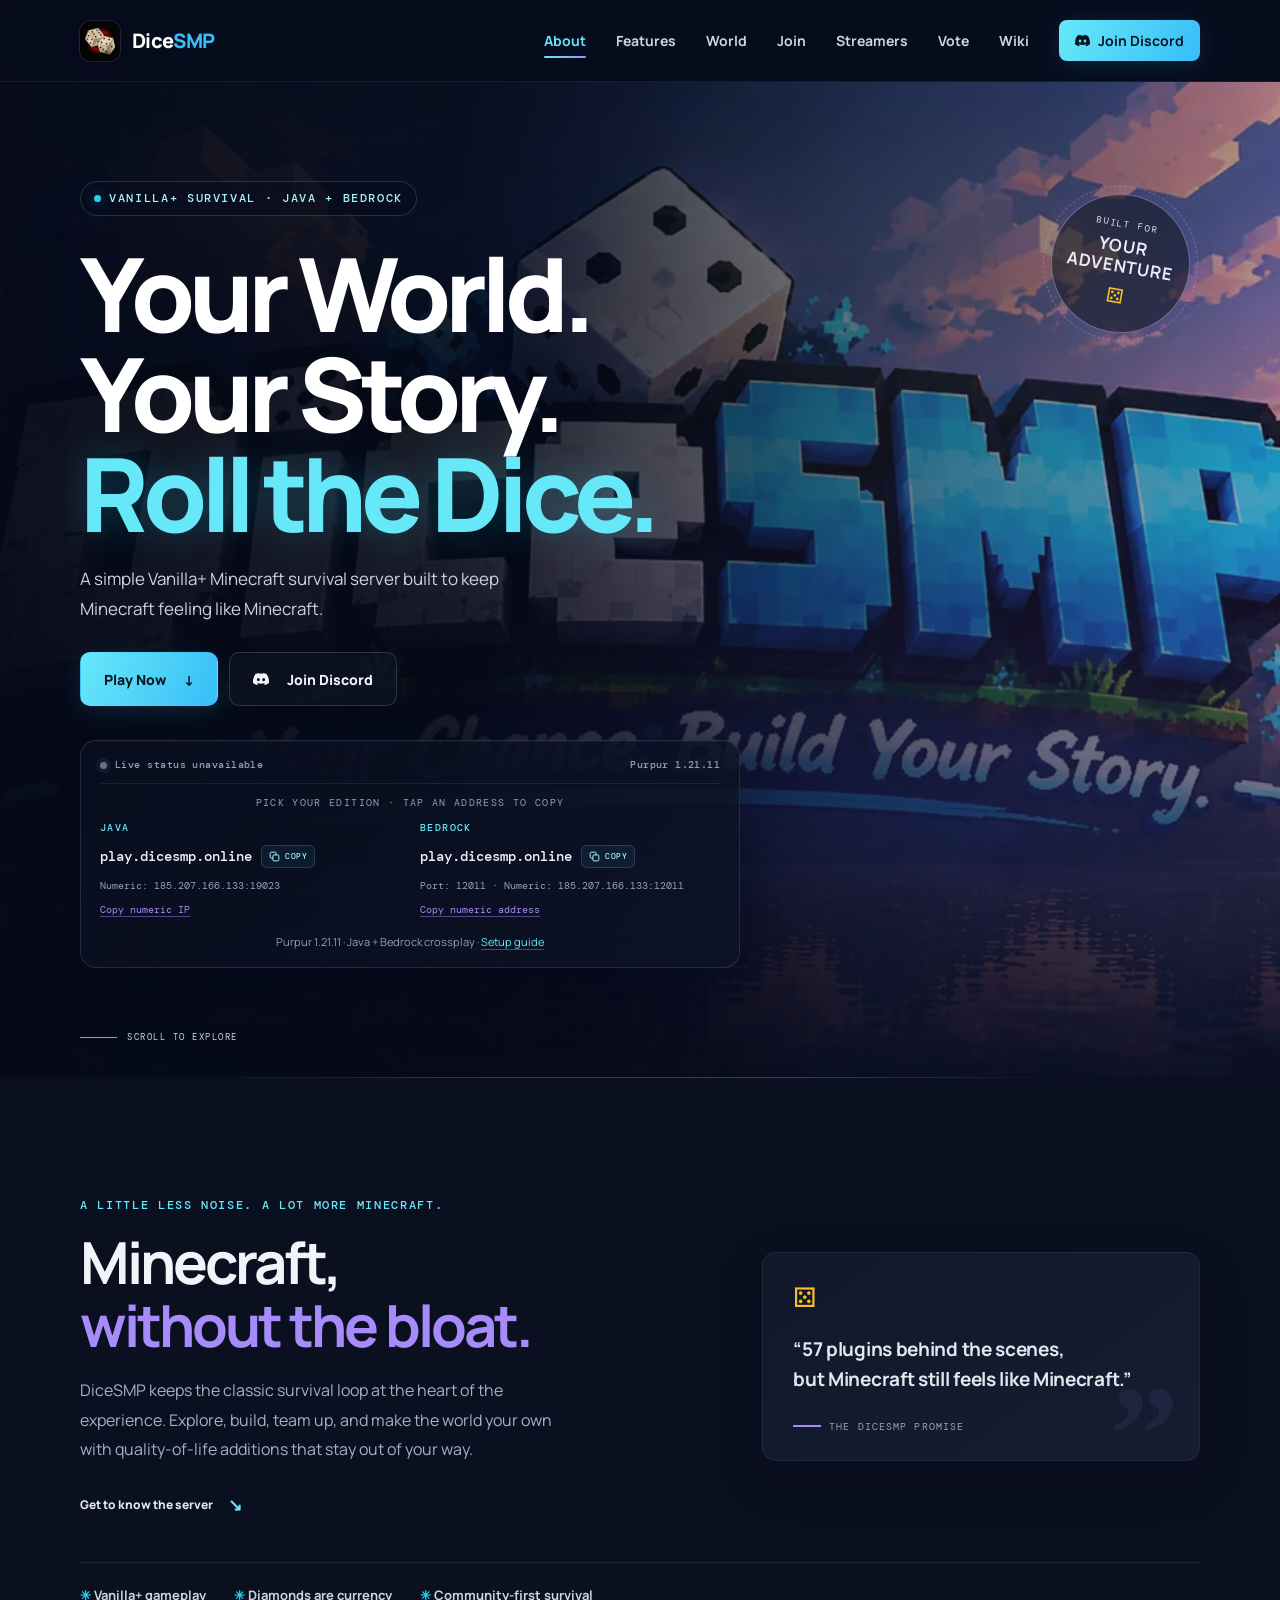
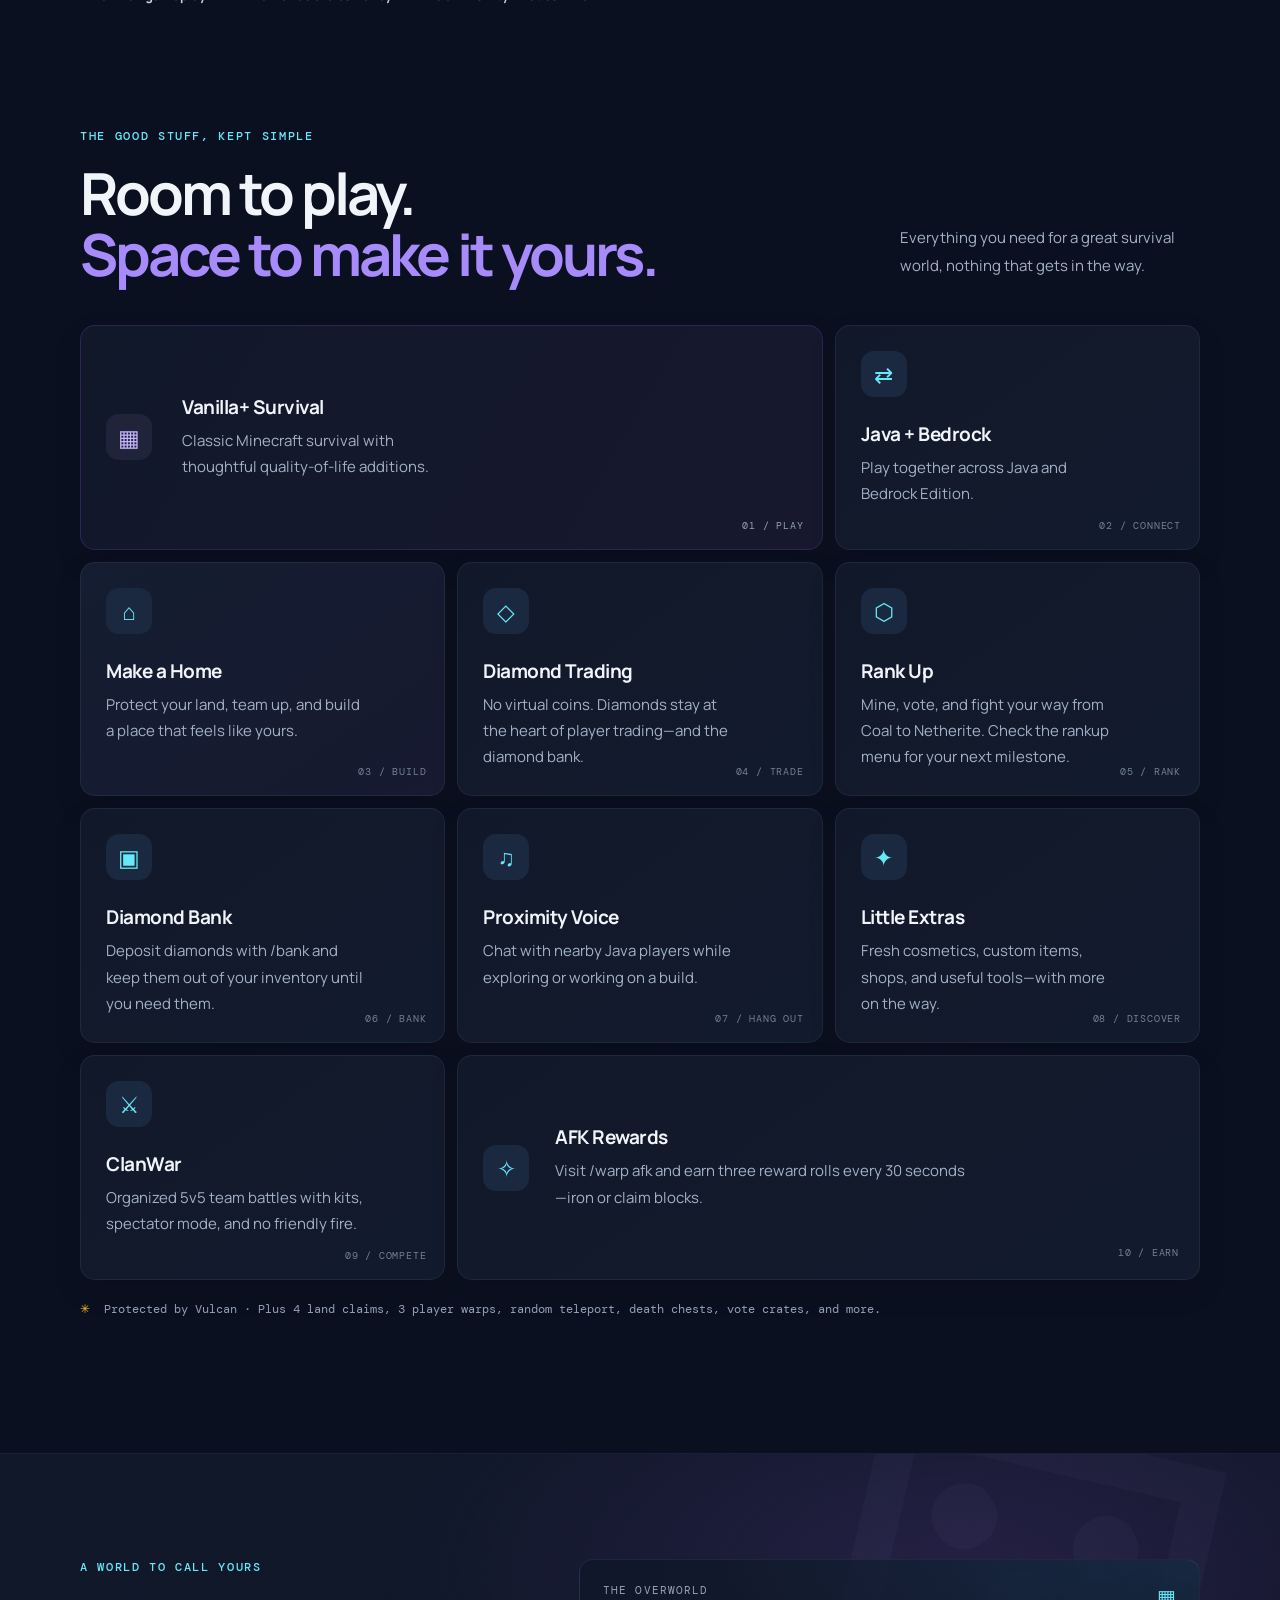
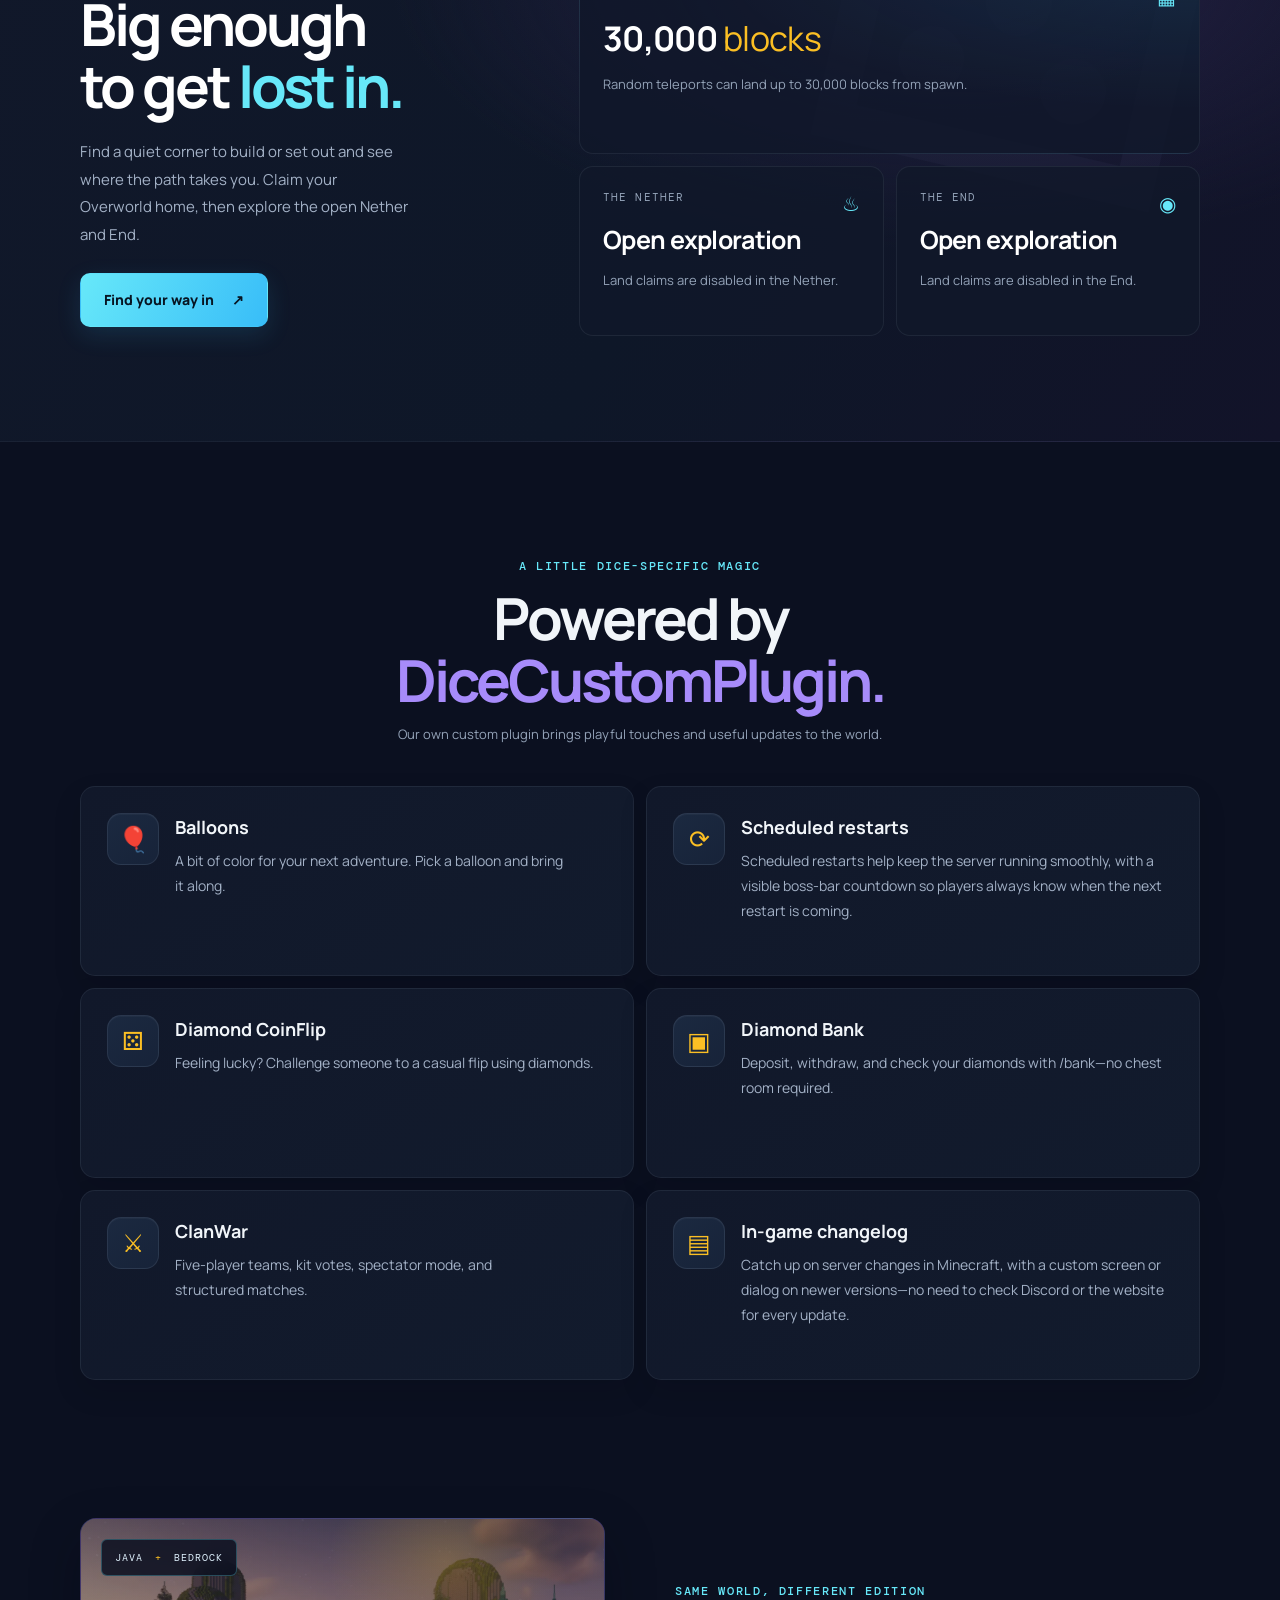
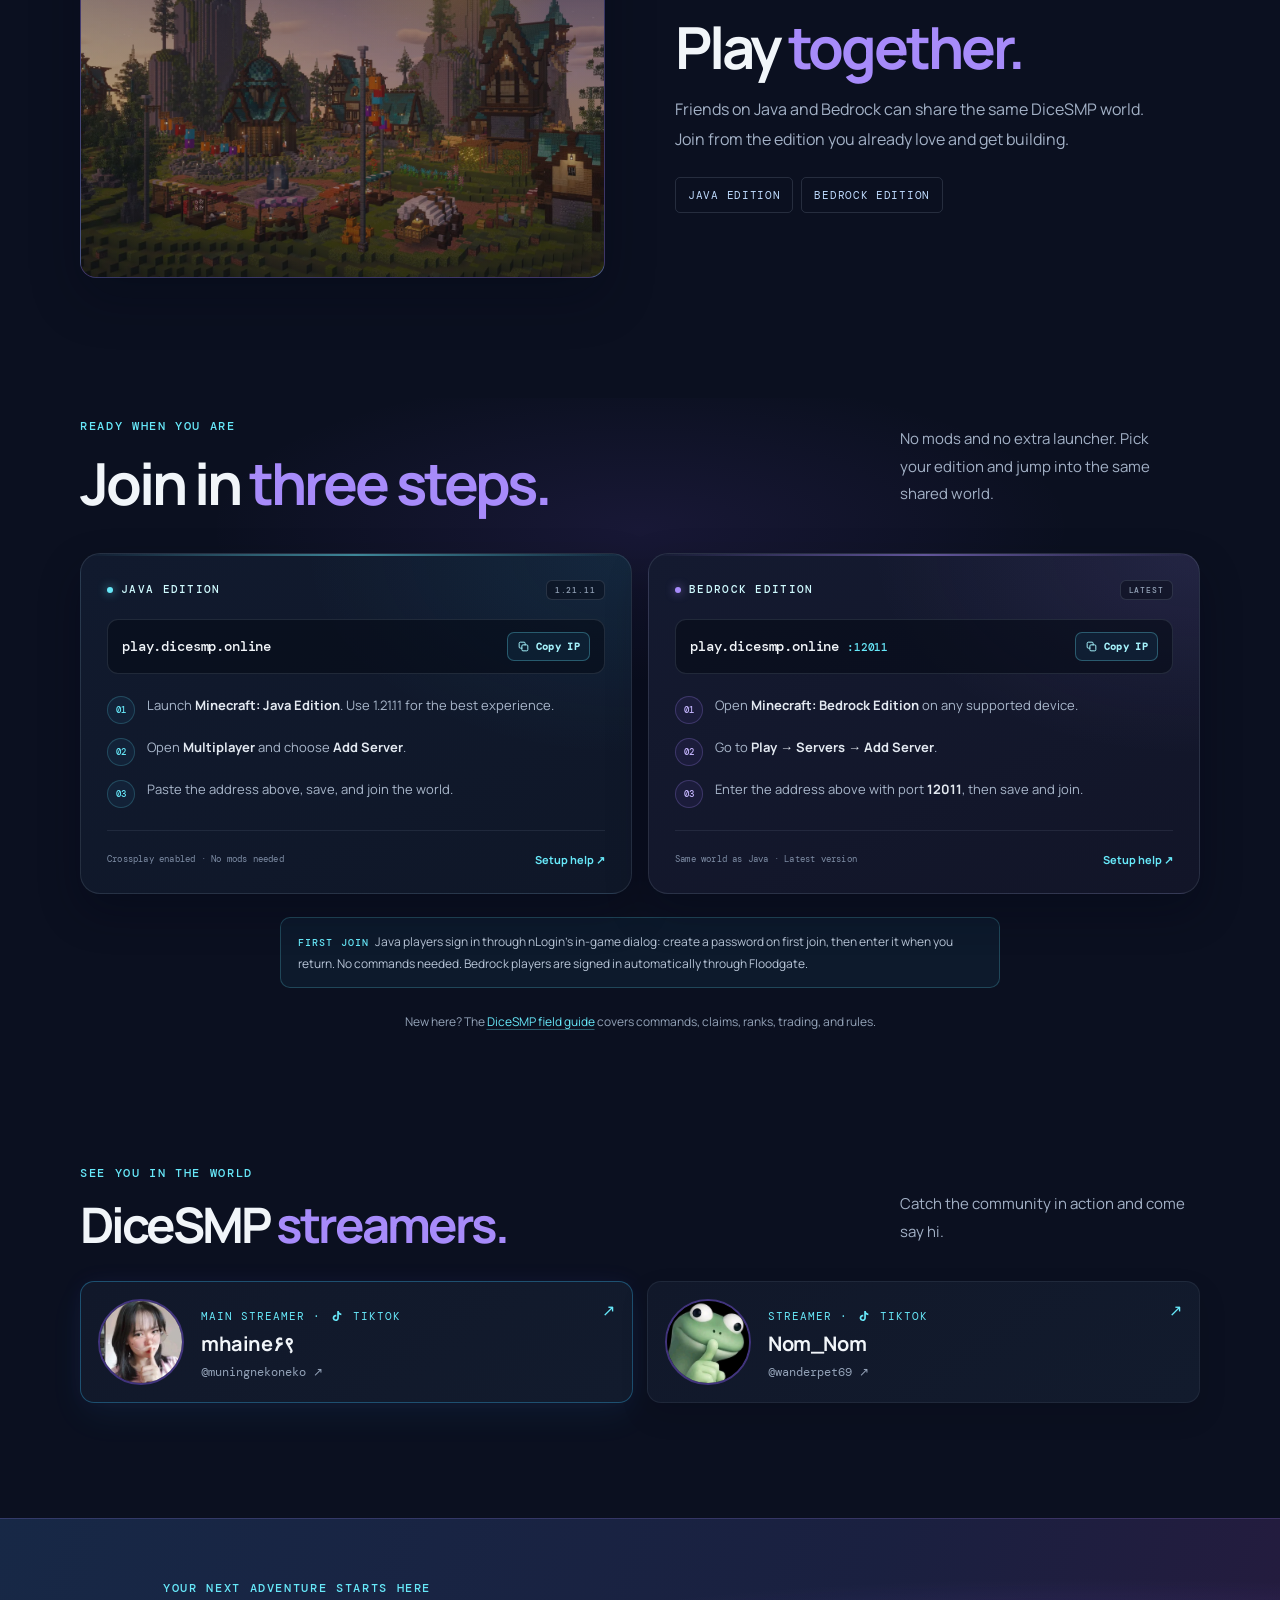
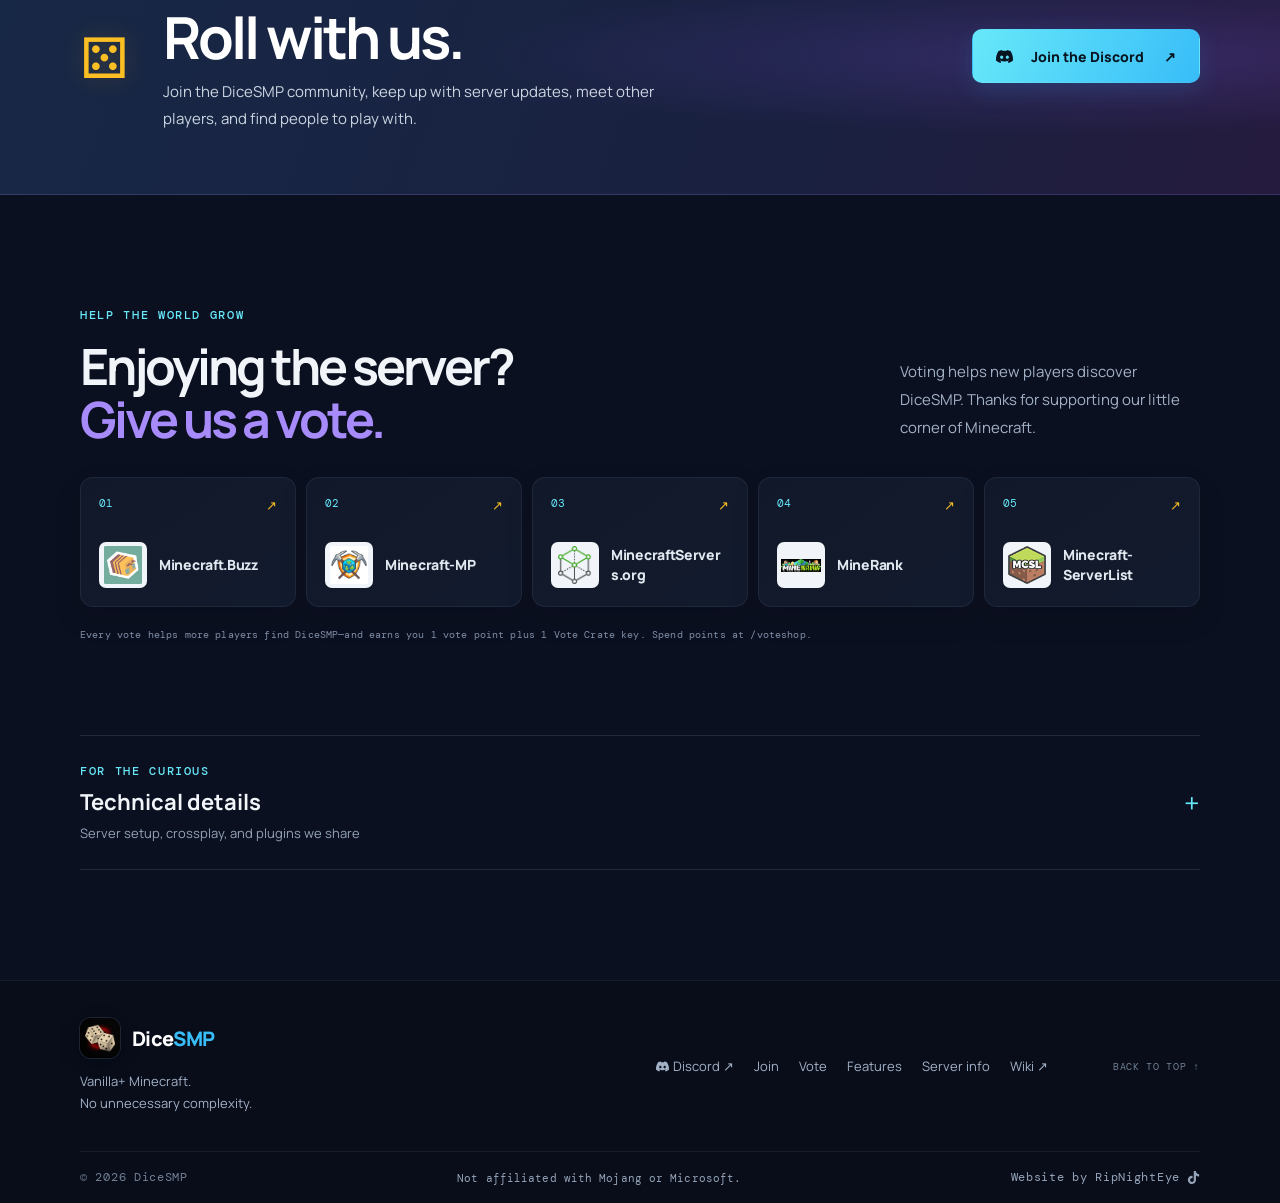
==== index.html @ 02f8eda7 "streamer change Remove Peachy Added Nom_Nom" ====
<!DOCTYPE html>
<html lang="en">
<head>
  <meta charset="utf-8">
  <meta name="viewport" content="width=device-width, initial-scale=1">
  <meta name="theme-color" content="#0b1020">
  <meta name="color-scheme" content="dark">
  <meta name="description" content="DiceSMP is a community-focused Vanilla+ Minecraft survival server for Java and Bedrock. Explore, build, trade with diamonds, and roll the dice.">
  <meta name="author" content="DiceSMP">
  <meta name="referrer" content="strict-origin-when-cross-origin">
  <title>DiceSMP — Vanilla+ Minecraft Server | Java &amp; Bedrock</title>

  <meta property="og:type" content="website">
  <meta property="og:site_name" content="DiceSMP">
  <meta property="og:title" content="DiceSMP — Your World. Your Story.">
  <meta property="og:description" content="A community-focused Vanilla+ Minecraft survival server for Java and Bedrock. Roll the dice and make the world yours.">
  <meta property="og:locale" content="en_US">
  <meta property="og:url" content="https://web.dicesmp.online/">
  <meta property="og:image" content="https://web.dicesmp.online/Logo/dicesmp-banner.jpg">
  <meta property="og:image:width" content="2172">
  <meta property="og:image:height" content="724">
  <meta property="og:image:alt" content="DiceSMP banner with a rolling dice and a lush Minecraft world">
  <meta name="twitter:card" content="summary_large_image">
  <meta name="twitter:title" content="DiceSMP — Your World. Your Story.">
  <meta name="twitter:description" content="A community-focused Vanilla+ Minecraft survival server for Java and Bedrock. Roll the dice and make the world yours.">
  <meta name="twitter:image" content="https://web.dicesmp.online/Logo/dicesmp-banner.jpg">
  <meta name="twitter:image:alt" content="DiceSMP banner with a rolling dice and a lush Minecraft world">

  <link rel="canonical" href="https://web.dicesmp.online/">
  <link rel="icon" type="image/png" sizes="64x64" href="Logo/favicon.png">
  <link rel="apple-touch-icon" href="Logo/apple-touch-icon.png">
  <link rel="manifest" href="site.webmanifest">
  <link rel="preload" as="image" href="Logo/dicesmp-banner.webp" type="image/webp" fetchpriority="high">
  <link rel="preload" as="font" href="fonts/manrope-latin-var.woff2" type="font/woff2" crossorigin>
  <link rel="preload" as="font" href="fonts/dm-mono-400-latin.woff2" type="font/woff2" crossorigin>
  <link rel="preload" as="font" href="fonts/dm-mono-500-latin.woff2" type="font/woff2" crossorigin>
  <link rel="dns-prefetch" href="//api.mcsrvstat.us">
  <link rel="stylesheet" href="styles.css">
  <link rel="stylesheet" href="upgrade.css">
  <script src="script.js" defer></script>
  <noscript>
    <style>
      .page-loader { display: none !important; }
      .will-reveal { opacity: 1 !important; transform: none !important; }
      .to-top, .scroll-progress, .server-status { display: none !important; }
      @media (max-width: 820px) {
        .site-header { height: auto; min-height: var(--header-h); padding-block: 12px; flex-wrap: wrap; }
        .menu-toggle { display: none !important; }
        .nav-links {
          position: static !important;
          display: flex !important;
          flex-direction: row !important;
          flex-wrap: wrap;
          align-items: center;
          gap: 2px 16px;
          width: 100%;
          max-height: none !important;
          padding: 8px 0 0 !important;
          overflow: visible !important;
          background: transparent !important;
          border: 0 !important;
          box-shadow: none !important;
          opacity: 1 !important;
          visibility: visible !important;
          transform: none !important;
          pointer-events: auto !important;
        }
        .nav-links > a { padding: 6px 0 !important; border: 0 !important; font-size: 13px !important; }
        .nav-links .nav-cta { margin: 0 !important; padding: 8px 12px !important; }
      }
    </style>
  </noscript>

  <script type="application/ld+json">
  {
    "@context": "https://schema.org",
    "@type": "Organization",
    "name": "DiceSMP",
    "url": "https://web.dicesmp.online/",
    "logo": "https://web.dicesmp.online/Logo/icon-512.png",
    "description": "A community-focused Vanilla+ Minecraft survival server for Java and Bedrock.",
    "sameAs": [
      "https://dsc.gg/dicesmp",
      "https://www.tiktok.com/@muningnekoneko"
    ]
  }
  </script>
</head>
<body id="top">
  <a class="skip-link" href="#main">Skip to content</a>

  <svg class="icon-sprite" aria-hidden="true" focusable="false" xmlns="http://www.w3.org/2000/svg">
    <symbol id="icon-discord" viewBox="0 0 24 24">
      <path d="M20.317 4.37a19.79 19.79 0 0 0-4.885-1.515.074.074 0 0 0-.078.037c-.211.375-.445.865-.609 1.25a18.27 18.27 0 0 0-5.487 0c-.164-.394-.406-.875-.618-1.25a.077.077 0 0 0-.078-.037 19.736 19.736 0 0 0-4.885 1.515.07.07 0 0 0-.032.028C.533 9.046-.319 13.58.1 18.058a.082.082 0 0 0 .031.056c2.053 1.508 4.041 2.423 5.993 3.03a.078.078 0 0 0 .084-.028c.462-.63.873-1.295 1.226-1.994a.076.076 0 0 0-.041-.106c-.653-.248-1.275-.55-1.873-.892a.077.077 0 0 1-.008-.128c.126-.094.252-.192.372-.291a.074.074 0 0 1 .078-.011c3.928 1.793 8.18 1.793 12.061 0a.074.074 0 0 1 .079.01c.12.099.246.198.373.292a.077.077 0 0 1-.007.128c-.598.35-1.22.652-1.873.892a.077.077 0 0 0-.04.107c.36.698.772 1.363 1.225 1.993a.076.076 0 0 0 .084.029c1.961-.607 3.95-1.522 6.002-3.03a.077.077 0 0 0 .032-.055c.5-5.177-.838-9.674-3.549-13.66a.061.061 0 0 0-.031-.029ZM8.02 15.331c-1.183 0-2.157-1.086-2.157-2.419s.956-2.419 2.157-2.419c1.211 0 2.176 1.096 2.157 2.419 0 1.333-.956 2.419-2.157 2.419Zm7.975 0c-1.183 0-2.157-1.086-2.157-2.419s.955-2.419 2.157-2.419c1.21 0 2.175 1.096 2.156 2.419 0 1.333-.946 2.419-2.156 2.419Z"/>
    </symbol>
    <symbol id="icon-tiktok" viewBox="0 0 24 24">
      <path d="M12.525.02c1.31-.02 2.61-.01 3.91-.02.08 1.53.63 3.09 1.75 4.17 1.12 1.11 2.7 1.62 4.24 1.79v4.03c-1.44-.05-2.89-.35-4.2-.97a11.3 11.3 0 0 1-1.62-.93c-.01 2.92.01 5.84-.02 8.75-.08 1.4-.54 2.79-1.35 3.94-1.31 1.92-3.58 3.17-5.91 3.21-1.43.08-2.86-.31-4.08-1.03-2.02-1.19-3.44-3.37-3.65-5.71-.02-.5-.03-1-.01-1.49.18-1.9 1.12-3.72 2.58-4.96 1.66-1.44 3.98-2.13 6.15-1.72.02 1.48-.04 2.96-.04 4.44-.99-.32-2.15-.23-3.02.37-.63.41-1.11 1.04-1.36 1.75-.21.51-.15 1.07-.14 1.61.24 1.64 1.82 3.02 3.5 2.87 1.12-.01 2.19-.66 2.77-1.61.19-.33.4-.67.41-1.06.1-1.79.06-3.57.07-5.36.01-4.03-.01-8.05.02-12.07Z"/>
    </symbol>
    <symbol id="icon-copy" viewBox="0 0 24 24">
      <rect x="9" y="9" width="11" height="11" rx="2" fill="none" stroke="currentColor" stroke-width="1.8"/>
      <path d="M15 9V6a2 2 0 0 0-2-2H6a2 2 0 0 0-2 2v7a2 2 0 0 0 2 2h3" fill="none" stroke="currentColor" stroke-width="1.8" stroke-linecap="round"/>
    </symbol>
    <symbol id="icon-check" viewBox="0 0 24 24">
      <path d="m5 12 4.5 4.5L19 7" fill="none" stroke="currentColor" stroke-width="2.2" stroke-linecap="round" stroke-linejoin="round"/>
    </symbol>
    <symbol id="icon-arrow-up" viewBox="0 0 24 24">
      <path d="M12 19V5m0 0-6 6m6-6 6 6" fill="none" stroke="currentColor" stroke-width="2" stroke-linecap="round" stroke-linejoin="round"/>
    </symbol>
  </svg>

  <div class="page-loader" id="pageLoader" aria-hidden="true">
    <div class="loader-emblem">
      <svg viewBox="0 0 64 64" role="presentation" aria-hidden="true">
        <path class="sprout-stem" d="M32 43V25"/>
        <path class="sprout-leaf sprout-leaf-left" d="M31 31C18 31 15 23 16 15c9 0 17 3 17 14"/>
        <path class="sprout-leaf sprout-leaf-right" d="M33 27c1-11 8-15 17-15 1 9-3 16-17 19"/>
        <path class="sprout-dice" d="m32 41 15 7-15 8-15-8 15-7Z"/>
        <path class="sprout-dice-side" d="M17 48v-8l15-8 15 8v8"/>
        <circle cx="26" cy="44" r="1.4"/><circle cx="38" cy="50" r="1.4"/><circle cx="37" cy="41" r="1.4"/>
      </svg>
      <span>Growing your next adventure…</span>
    </div>
  </div>

  <div class="scroll-progress" aria-hidden="true"><span data-scroll-progress></span></div>

  <header class="site-header" data-header>
    <a class="brand" href="#home" aria-label="DiceSMP home">
      <img src="Logo/dicesmp-logo.webp" alt="" width="40" height="40">
      <span>Dice<span class="brand-accent">SMP</span></span>
    </a>
    <button class="menu-toggle" type="button" aria-label="Open navigation" aria-expanded="false" aria-controls="primary-navigation">
      <span></span><span></span>
    </button>
    <nav class="nav-links" id="primary-navigation" aria-label="Main navigation">
      <a href="#about">About</a>
      <a href="#features">Features</a>
      <a href="#world">World</a>
      <a href="#join">Join</a>
      <a href="#streamers">Streamers</a>
      <a href="#vote">Vote</a>
      <a href="wiki.html">Wiki</a>
      <a class="nav-cta" href="https://dsc.gg/dicesmp" target="_blank" rel="noopener noreferrer">
        <svg class="icon" aria-hidden="true"><use href="#icon-discord"></use></svg> Join Discord
      </a>
    </nav>
  </header>
  <button class="nav-scrim" type="button" tabindex="-1" aria-hidden="true" data-nav-close hidden></button>

  <main id="main">
    <section class="hero" id="home">
      <picture class="hero-art" aria-hidden="true">
        <source srcset="Logo/dicesmp-banner.webp" type="image/webp">
        <img src="Logo/dicesmp-banner.jpg" alt="" width="2172" height="724" fetchpriority="high" decoding="async">
      </picture>
      <div class="hero-shade" aria-hidden="true"></div>
      <div class="particle-field" aria-hidden="true"></div>
      <div class="hero-content">
        <div class="eyebrow"><span class="status-dot" aria-hidden="true"></span> VANILLA+ SURVIVAL · JAVA + BEDROCK</div>
        <h1>Your World.<br>Your Story.<br><span>Roll the Dice.</span></h1>
        <p>A simple Vanilla+ Minecraft survival server built to keep Minecraft feeling like Minecraft.</p>
        <div class="hero-actions">
          <a class="button button-primary" href="#join">Play Now <span aria-hidden="true">↓</span></a>
          <a class="button button-glass" href="https://dsc.gg/dicesmp" target="_blank" rel="noopener noreferrer">
            <svg class="icon" aria-hidden="true"><use href="#icon-discord"></use></svg> Join Discord
          </a>
        </div>
        <div class="server-address" id="server-info">
          <div class="server-meta">
            <span class="server-status" data-server-status data-state="checking" role="status">
              <span class="status-beacon" aria-hidden="true"></span>
              <span data-status-text>Checking live status…</span>
            </span>
            <span class="server-version" data-server-version>Purpur 1.21.11</span>
          </div>
          <span class="address-label">PICK YOUR EDITION · TAP AN ADDRESS TO COPY</span>
          <div class="server-endpoints">
            <div class="server-endpoint">
              <span class="endpoint-edition">JAVA</span>
              <button class="copy-address" type="button" data-copy="play.dicesmp.online">
                <span>play.dicesmp.online</span>
                <span class="copy-affordance" aria-hidden="true">
                  <svg class="icon copy-glyph"><use href="#icon-copy"></use></svg><span class="copy-affordance-text">Copy</span>
                </span>
              </button>
              <span class="endpoint-alt">Numeric: 185.207.166.133:19023</span>
              <button class="copy-numeric" type="button" data-copy="185.207.166.133:19023">Copy numeric IP</button>
            </div>
            <div class="server-endpoint">
              <span class="endpoint-edition">BEDROCK</span>
              <button class="copy-address" type="button" data-copy="play.dicesmp.online">
                <span>play.dicesmp.online</span>
                <span class="copy-affordance" aria-hidden="true">
                  <svg class="icon copy-glyph"><use href="#icon-copy"></use></svg><span class="copy-affordance-text">Copy</span>
                </span>
              </button>
              <span class="endpoint-alt">Port: 12011 · Numeric: 185.207.166.133:12011</span>
              <button class="copy-numeric" type="button" data-copy="185.207.166.133:12011">Copy numeric address</button>
            </div>
          </div>
          <span class="address-note">Purpur 1.21.11 · Java + Bedrock crossplay · <a href="#join">Setup guide</a></span>
        </div>
      </div>
      <div class="hero-stamp" aria-hidden="true"><span>BUILT FOR</span><strong>YOUR<br>ADVENTURE</strong><span class="stamp-die">⚄</span></div>
      <a class="scroll-cue" href="#about"><span></span> SCROLL TO EXPLORE</a>
    </section>

    <section class="intro section-wrap" id="about">
      <div class="intro-copy">
        <div class="eyebrow eyebrow-dark">A LITTLE LESS NOISE. A LOT MORE MINECRAFT.</div>
        <h2>Minecraft,<br><span>without the bloat.</span></h2>
        <p>DiceSMP keeps the classic survival loop at the heart of the experience. Explore, build, team up, and make the world your own with quality-of-life additions that stay out of your way.</p>
        <a class="text-link" href="#features">Get to know the server <span aria-hidden="true">↘</span></a>
      </div>
      <div class="intro-note">
        <span class="note-dice" aria-hidden="true">⚄</span>
        <p>“57 plugins behind the scenes,<br>but Minecraft still feels like Minecraft.”</p>
        <span class="note-line" aria-hidden="true"></span><small>THE DICESMP PROMISE</small>
      </div>
      <div class="intro-tags"><span>✳ Vanilla+ gameplay</span><span>✳ Diamonds are currency</span><span>✳ Community-first survival</span></div>
    </section>

    <section class="features-section section-wrap" id="features">
      <div class="section-heading">
        <div><div class="eyebrow">THE GOOD STUFF, KEPT SIMPLE</div><h2>Room to play.<br><span>Space to make it yours.</span></h2></div>
        <p>Everything you need for a great survival world, nothing that gets in the way.</p>
      </div>
      <div class="feature-grid">
        <article class="feature-card feature-large">
          <span class="feature-icon" aria-hidden="true">▦</span>
          <div><h3>Vanilla+ Survival</h3><p>Classic Minecraft survival with thoughtful quality-of-life additions.</p></div>
          <span class="card-index" aria-hidden="true">01 / PLAY</span>
        </article>
        <article class="feature-card">
          <span class="feature-icon" aria-hidden="true">⇄</span>
          <h3>Java + Bedrock</h3><p>Play together across Java and Bedrock Edition.</p>
          <span class="card-index" aria-hidden="true">02 / CONNECT</span>
        </article>
        <article class="feature-card feature-green">
          <span class="feature-icon" aria-hidden="true">⌂</span>
          <h3>Make a Home</h3><p>Protect your land, team up, and build a place that feels like yours.</p>
          <span class="card-index" aria-hidden="true">03 / BUILD</span>
        </article>
        <article class="feature-card">
          <span class="feature-icon" aria-hidden="true">◇</span>
          <h3>Diamond Trading</h3><p>No virtual coins. Diamonds stay at the heart of player trading—and the diamond bank.</p>
          <span class="card-index" aria-hidden="true">04 / TRADE</span>
        </article>
        <article class="feature-card">
          <span class="feature-icon" aria-hidden="true">⬡</span>
          <h3>Rank Up</h3><p>Mine, vote, and fight your way from Coal to Netherite. Check the rankup menu for your next milestone.</p>
          <span class="card-index" aria-hidden="true">05 / RANK</span>
        </article>
        <article class="feature-card">
          <span class="feature-icon" aria-hidden="true">▣</span>
          <h3>Diamond Bank</h3><p>Deposit diamonds with /bank and keep them out of your inventory until you need them.</p>
          <span class="card-index" aria-hidden="true">06 / BANK</span>
        </article>
        <article class="feature-card">
          <span class="feature-icon" aria-hidden="true">♫</span>
          <h3>Proximity Voice</h3><p>Chat with nearby Java players while exploring or working on a build.</p>
          <span class="card-index" aria-hidden="true">07 / HANG OUT</span>
        </article>
        <article class="feature-card">
          <span class="feature-icon" aria-hidden="true">✦</span>
          <h3>Little Extras</h3><p>Fresh cosmetics, custom items, shops, and useful tools—with more on the way.</p>
          <span class="card-index" aria-hidden="true">08 / DISCOVER</span>
        </article>
        <article class="feature-card">
          <span class="feature-icon" aria-hidden="true">⚔</span>
          <h3>ClanWar</h3><p>Organized 5v5 team battles with kits, spectator mode, and no friendly fire.</p>
          <span class="card-index" aria-hidden="true">09 / COMPETE</span>
        </article>
        <article class="feature-card feature-wide">
          <span class="feature-icon" aria-hidden="true">✧</span>
          <div><h3>AFK Rewards</h3><p>Visit /warp afk and earn three reward rolls every 30 seconds—iron or claim blocks.</p></div>
          <span class="card-index" aria-hidden="true">10 / EARN</span>
        </article>
      </div>
      <p class="features-footnote"><span aria-hidden="true">✳</span> Protected by Vulcan · Plus 4 land claims, 3 player warps, random teleport, death chests, vote crates, and more.</p>
    </section>

    <section class="world-section" id="world">
      <div class="world-inner section-wrap">
        <div class="world-copy">
          <div class="eyebrow">A WORLD TO CALL YOURS</div>
          <h2>Big enough<br>to get <span>lost in.</span></h2>
          <p>Find a quiet corner to build or set out and see where the path takes you. Claim your Overworld home, then explore the open Nether and End.</p>
          <a class="button button-primary" href="#join">Find your way in <span aria-hidden="true">↗</span></a>
        </div>
        <div class="world-stats">
          <article><span class="world-glyph" aria-hidden="true">▦</span><small>THE OVERWORLD</small><strong>30,000 <i>blocks</i></strong><p>Random teleports can land up to 30,000 blocks from spawn.</p></article>
          <article><span class="world-glyph" aria-hidden="true">♨</span><small>THE NETHER</small><strong>Open exploration</strong><p>Land claims are disabled in the Nether.</p></article>
          <article><span class="world-glyph" aria-hidden="true">◉</span><small>THE END</small><strong>Open exploration</strong><p>Land claims are disabled in the End.</p></article>
        </div>
      </div>
    </section>

    <section class="custom-section section-wrap">
      <div class="custom-head">
        <div class="eyebrow eyebrow-dark">A LITTLE DICE-SPECIFIC MAGIC</div>
        <h2>Powered by <span>DiceCustomPlugin.</span></h2>
        <p>Our own custom plugin brings playful touches and useful updates to the world.</p>
      </div>
      <div class="custom-grid">
        <article><span class="custom-emoji" aria-hidden="true">🎈</span><div><h3>Balloons</h3><p>A bit of color for your next adventure. Pick a balloon and bring it along.</p></div></article>
        <article><span class="custom-emoji" aria-hidden="true">⟳</span><div><h3>Scheduled restarts</h3><p>Scheduled restarts help keep the server running smoothly, with a visible boss-bar countdown so players always know when the next restart is coming.</p></div></article>
        <article><span class="custom-emoji" aria-hidden="true">⚄</span><div><h3>Diamond CoinFlip</h3><p>Feeling lucky? Challenge someone to a casual flip using diamonds.</p></div></article>
        <article><span class="custom-emoji" aria-hidden="true">▣</span><div><h3>Diamond Bank</h3><p>Deposit, withdraw, and check your diamonds with /bank—no chest room required.</p></div></article>
        <article><span class="custom-emoji" aria-hidden="true">⚔</span><div><h3>ClanWar</h3><p>Five-player teams, kit votes, spectator mode, and structured matches.</p></div></article>
        <article><span class="custom-emoji" aria-hidden="true">▤</span><div><h3>In-game changelog</h3><p>Catch up on server changes in Minecraft, with a custom screen or dialog on newer versions—no need to check Discord or the website for every update.</p></div></article>
      </div>
    </section>

    <section class="crossplay section-wrap">
      <div class="crossplay-art">
        <img class="crossplay-spawn" src="Pictures/spawn.webp" alt="DiceSMP spawn town at dusk" width="1600" height="900" loading="lazy" decoding="async">
        <div class="crossplay-badge">JAVA <span>+</span> BEDROCK</div>
      </div>
      <div class="crossplay-copy">
        <div class="eyebrow eyebrow-dark">SAME WORLD, DIFFERENT EDITION</div>
        <h2>Play <span>together.</span></h2>
        <p>Friends on Java and Bedrock can share the same DiceSMP world. Join from the edition you already love and get building.</p>
        <div class="edition-tags"><span>JAVA EDITION</span><span>BEDROCK EDITION</span></div>
      </div>
    </section>

    <section class="join-section section-wrap" id="join">
      <div class="section-heading">
        <div><div class="eyebrow eyebrow-dark">READY WHEN YOU ARE</div><h2>Join in <span>three steps.</span></h2></div>
        <p>No mods and no extra launcher. Pick your edition and jump into the same shared world.</p>
      </div>
      <div class="join-grid">
        <article class="join-card">
          <div class="join-card-head">
            <span class="join-edition"><span class="join-dot" aria-hidden="true"></span> JAVA EDITION</span>
            <span class="join-badge">1.21.11</span>
          </div>
          <div class="join-address">
            <span class="join-host">play.dicesmp.online</span>
            <button class="join-copy" type="button" data-copy="play.dicesmp.online" aria-label="Copy IP — Java server address play.dicesmp.online">
              <svg class="icon copy-glyph" aria-hidden="true"><use href="#icon-copy"></use></svg> Copy IP
            </button>
          </div>
          <ol class="join-steps">
            <li><span class="step-number" aria-hidden="true">01</span><span>Launch <strong>Minecraft: Java Edition</strong>. Use 1.21.11 for the best experience.</span></li>
            <li><span class="step-number" aria-hidden="true">02</span><span>Open <strong>Multiplayer</strong> and choose <strong>Add Server</strong>.</span></li>
            <li><span class="step-number" aria-hidden="true">03</span><span>Paste the address above, save, and join the world.</span></li>
          </ol>
          <div class="join-card-foot">
            <span class="join-foot-note">Crossplay enabled · No mods needed</span>
            <a class="join-help-link" href="wiki.html#getting-started">Setup help ↗</a>
          </div>
        </article>
        <article class="join-card join-card-bedrock">
          <div class="join-card-head">
            <span class="join-edition"><span class="join-dot" aria-hidden="true"></span> BEDROCK EDITION</span>
            <span class="join-badge">LATEST</span>
          </div>
          <div class="join-address">
            <span class="join-host">play.dicesmp.online <small>:12011</small></span>
            <button class="join-copy" type="button" data-copy="play.dicesmp.online" aria-label="Copy IP — Bedrock server address play.dicesmp.online">
              <svg class="icon copy-glyph" aria-hidden="true"><use href="#icon-copy"></use></svg> Copy IP
            </button>
          </div>
          <ol class="join-steps">
            <li><span class="step-number" aria-hidden="true">01</span><span>Open <strong>Minecraft: Bedrock Edition</strong> on any supported device.</span></li>
            <li><span class="step-number" aria-hidden="true">02</span><span>Go to <strong>Play → Servers → Add Server</strong>.</span></li>
            <li><span class="step-number" aria-hidden="true">03</span><span>Enter the address above with port <strong>12011</strong>, then save and join.</span></li>
          </ol>
          <div class="join-card-foot">
            <span class="join-foot-note">Same world as Java · Latest version</span>
            <a class="join-help-link" href="wiki.html#getting-started">Setup help ↗</a>
          </div>
        </article>
      </div>
      <p class="join-auth"><strong>FIRST JOIN</strong> Java players sign in through nLogin's in-game dialog: create a password on first join, then enter it when you return. No commands needed. Bedrock players are signed in automatically through Floodgate.</p>
      <p class="join-note">New here? The <a href="wiki.html">DiceSMP field guide</a> covers commands, claims, ranks, trading, and rules.</p>
    </section>

    <section class="streamers section-wrap" id="streamers">
      <div class="section-heading">
        <div><div class="eyebrow eyebrow-dark">SEE YOU IN THE WORLD</div><h2>DiceSMP <span>streamers.</span></h2></div>
        <p>Catch the community in action and come say hi.</p>
      </div>
      <div class="streamer-grid">
        <a class="streamer-card streamer-featured" href="https://www.tiktok.com/@muningnekoneko" target="_blank" rel="noopener noreferrer">
          <img src="Streamer PFP/mhaine.webp" alt="mhaine profile picture" width="86" height="86" loading="lazy" decoding="async">
          <div class="streamer-meta"><small>MAIN STREAMER · <svg class="icon" aria-hidden="true"><use href="#icon-tiktok"></use></svg> TIKTOK</small><h3>mhaine۶९</h3><span>@muningnekoneko ↗</span></div>
          <span class="streamer-arrow" aria-hidden="true">↗</span>
        </a>
        <a class="streamer-card" href="https://www.tiktok.com/@wanderpet69" target="_blank" rel="noopener noreferrer">
          <img src="Streamer PFP/nom_nom.jpeg" alt="Nom_Nom profile picture" width="86" height="86" loading="lazy" decoding="async">
          <div class="streamer-meta"><small>STREAMER · <svg class="icon" aria-hidden="true"><use href="#icon-tiktok"></use></svg> TIKTOK</small><h3>Nom_Nom</h3><span>@wanderpet69 ↗</span></div>
          <span class="streamer-arrow" aria-hidden="true">↗</span>
        </a>
      </div>
    </section>

    <section class="discord-section">
      <div class="discord-inner section-wrap">
        <div class="discord-die" aria-hidden="true">⚄</div>
        <div>
          <div class="eyebrow">YOUR NEXT ADVENTURE STARTS HERE</div>
          <h2>Roll with us.</h2>
          <p>Join the DiceSMP community, keep up with server updates, meet other players, and find people to play with.</p>
          <p class="discord-live" data-discord-live hidden>
            <span class="discord-live-dot" aria-hidden="true"></span>
            <span data-discord-live-text></span>
          </p>
        </div>
        <a class="button button-light" href="https://dsc.gg/dicesmp" target="_blank" rel="noopener noreferrer">
          <svg class="icon" aria-hidden="true"><use href="#icon-discord"></use></svg> Join the Discord <span aria-hidden="true">↗</span>
        </a>
      </div>
    </section>

    <section class="vote-section section-wrap" id="vote">
      <div class="section-heading">
        <div><div class="eyebrow eyebrow-dark">HELP THE WORLD GROW</div><h2>Enjoying the server?<br><span>Give us a vote.</span></h2></div>
        <p>Voting helps new players discover DiceSMP. Thanks for supporting our little corner of Minecraft.</p>
      </div>
      <div class="vote-grid">
        <a class="vote-card" href="https://minecraft.buzz/vote/dicesmp" target="_blank" rel="noopener noreferrer" aria-label="Vote for DiceSMP on Minecraft.Buzz">
          <span class="vote-number" aria-hidden="true">01</span><span class="vote-brand"><img src="VoteSite%20Logo/MinecraftBuzz.png" alt="" width="48" height="46" loading="lazy" decoding="async"><span class="vote-site">Minecraft.Buzz</span></span><span class="vote-arrow" aria-hidden="true">↗</span>
        </a>
        <a class="vote-card" href="https://minecraft-mp.com/server/364216/vote/" target="_blank" rel="noopener noreferrer" aria-label="Vote for DiceSMP on Minecraft-MP">
          <span class="vote-number" aria-hidden="true">02</span><span class="vote-brand"><img src="VoteSite%20Logo/MinecraftMP.jpg" alt="" width="48" height="46" loading="lazy" decoding="async"><span class="vote-site">Minecraft-MP</span></span><span class="vote-arrow" aria-hidden="true">↗</span>
        </a>
        <a class="vote-card" href="https://minecraftservers.org/vote/693530" target="_blank" rel="noopener noreferrer" aria-label="Vote for DiceSMP on MinecraftServers.org">
          <span class="vote-number" aria-hidden="true">03</span><span class="vote-brand"><img src="VoteSite%20Logo/MinecraftServerOrg.png" alt="" width="48" height="46" loading="lazy" decoding="async"><span class="vote-site">MinecraftServers.org</span></span><span class="vote-arrow" aria-hidden="true">↗</span>
        </a>
        <a class="vote-card" href="https://www.minerank.com/dicesmp/vote#vote-now" target="_blank" rel="noopener noreferrer" aria-label="Vote for DiceSMP on MineRank">
          <span class="vote-number" aria-hidden="true">04</span><span class="vote-brand"><img src="VoteSite%20Logo/MineRank.jpg" alt="" width="48" height="46" loading="lazy" decoding="async"><span class="vote-site">MineRank</span></span><span class="vote-arrow" aria-hidden="true">↗</span>
        </a>
        <a class="vote-card" href="https://minecraft-serverlist.com/server/6534/vote" target="_blank" rel="noopener noreferrer" aria-label="Vote for DiceSMP on Minecraft-ServerList">
          <span class="vote-number" aria-hidden="true">05</span><span class="vote-brand"><img src="VoteSite%20Logo/MinecraftServerList.png" alt="" width="48" height="46" loading="lazy" decoding="async"><span class="vote-site">Minecraft-ServerList</span></span><span class="vote-arrow" aria-hidden="true">↗</span>
        </a>
      </div>
      <p class="vote-note">Every vote helps more players find DiceSMP—and earns you 1 vote point plus 1 Vote Crate key. Spend points at /voteshop.</p>
    </section>

    <section class="technical-section section-wrap">
      <details>
        <summary>
          <span><span class="eyebrow eyebrow-dark">FOR THE CURIOUS</span><strong>Technical details</strong><small>Server setup, crossplay, and plugins we share</small></span>
          <span class="details-plus" aria-hidden="true">+</span>
        </summary>
        <div class="technical-content">
          <div class="technical-facts">
            <p><span>Server software</span><strong>Purpur 1.21.11</strong></p>
            <p><span>Crossplay</span><strong>Geyser + Floodgate</strong></p>
            <p><span>Plugins</span><strong>57 plugins</strong></p>
            <p><span>Economy</span><strong>Diamonds, player trading, and /bank</strong></p>
            <p><span>Progression</span><strong>Coal → Netherite ranks</strong></p>
          </div>
          <div class="plugin-list">
            <h3>Plugin list</h3>
            <small class="plugin-note">Some security and server management plugins are intentionally hidden.</small>
            <p>MiniMOTD · nightcore · REDACTED_01 · REDACTED_02 · SkBee · AngelChest · AxAFKZone · AxInventoryRestore · AxiomPaper · BetterTeams · ChatGames · ChestSort · Chunky · Citizens · Clumps · CoreProtect · REDACTED_03 · DiceCustomPlugin · DiscordSRV · Essentials · EssentialsChat · EssentialsGeoIP · EssentialsSpawn · ExcellentCrates · REDACTED_04 · floodgate · Geyser-Spigot · GriefPrevention · InteractiveChat · InteractiveChatDiscordSrvAddon · ItemsAdder · LagFixer · REDACTED_05 · Multiverse-Core · REDACTED_06 · REDACTED_07 · nLogin · REDACTED_08 · PinataParty · PlaceholderAPI · pwarps · Shopkeepers · Simple_RTP · SkinsRestorer · Skript · skript-gui · skript-worldguard · TAB · Vault · ViaBackwards · ViaVersion · voicechat · VoidGen · Votifier · VotingPlugin · REDACTED_09 · REDACTED_10</p>
          </div>
        </div>
      </details>
    </section>
  </main>

  <footer class="site-footer">
    <div class="footer-main section-wrap">
      <div class="footer-brand-block">
        <a class="brand footer-brand" href="#home" aria-label="DiceSMP home">
          <img src="Logo/dicesmp-logo.webp" alt="" width="40" height="40">
          <span>Dice<span class="brand-accent">SMP</span></span>
        </a>
        <p>Vanilla+ Minecraft.<br>No unnecessary complexity.</p>
      </div>
      <nav class="footer-links" aria-label="Footer">
        <a href="https://dsc.gg/dicesmp" target="_blank" rel="noopener noreferrer"><svg class="icon" aria-hidden="true"><use href="#icon-discord"></use></svg> Discord ↗</a>
        <a href="#join">Join</a>
        <a href="#vote">Vote</a>
        <a href="#features">Features</a>
        <a href="#server-info">Server info</a>
        <a href="wiki.html">Wiki ↗</a>
      </nav>
      <a class="back-top" href="#home">BACK TO TOP ↑</a>
    </div>
    <div class="footer-bottom section-wrap">
      <span>© <span id="year">2026</span> DiceSMP</span>
      <span class="footer-legal">Not affiliated with Mojang or Microsoft.</span>
      <a class="site-credit" href="https://www.tiktok.com/@v3irix" target="_blank" rel="noopener noreferrer">Website by RipNightEye <svg class="icon" aria-hidden="true" focusable="false"><use href="#icon-tiktok"></use></svg></a>
    </div>
  </footer>

  <button class="to-top" type="button" aria-label="Back to top" data-to-top>
    <svg class="icon" aria-hidden="true"><use href="#icon-arrow-up"></use></svg>
  </button>

  <div class="toast" role="status" aria-live="polite">
    <span class="toast-check" aria-hidden="true"><svg class="icon"><use href="#icon-check"></use></svg></span>
    <span class="toast-text">Copied</span>
  </div>
</body>
</html>
---- styles.css ----
:root{--ink:#182019;--muted:#687267;--paper:#f2f3eb;--green:#a8e06d;--green-dark:#5d8d3f;--dark:#111710;--line:rgba(255,255,255,.13);--font:'Manrope',Arial,sans-serif;--mono:'DM Mono',monospace}*{box-sizing:border-box}html{scroll-behavior:smooth;scroll-padding-top:80px}body{margin:0;background:var(--paper);color:var(--ink);font-family:var(--font);-webkit-font-smoothing:antialiased}a{color:inherit;text-decoration:none}button{font:inherit}.section-wrap{width:min(1120px,calc(100% - 64px));margin-inline:auto}.site-header{height:76px;padding:0 max(32px,calc((100vw - 1120px)/2));display:flex;align-items:center;justify-content:space-between;background:var(--dark);color:#fff;position:relative;z-index:10}.brand{display:flex;align-items:center;gap:10px;font-size:18px;font-weight:800;letter-spacing:-.7px}.brand img{width:34px;height:34px;border-radius:9px;object-fit:cover}.brand-accent{color:var(--green)}.nav-links{display:flex;align-items:center;gap:32px;font-size:12px;font-weight:700;color:#d0d5cb}.nav-links>a:not(.nav-cta):hover,.footer-links a:hover{color:var(--green)}.nav-cta{padding:11px 16px;background:var(--green);color:#182019;border-radius:4px}.nav-cta span{margin-left:12px}.menu-toggle{display:none}.hero{min-height:680px;height:min(790px,calc(100vh - 76px));max-height:850px;position:relative;overflow:hidden;background:#18231a;color:white}.hero-art,.hero-shade{position:absolute;inset:0}.hero-art{background-image:url('Logo/dicesmp-banner.webp');background-position:center 48%;background-size:cover;filter:saturate(.8)}.hero-shade{background:linear-gradient(90deg,rgba(13,19,15,.96) 0%,rgba(13,19,15,.83) 35%,rgba(13,19,15,.24) 75%),linear-gradient(0deg,rgba(13,19,15,.72),transparent 36%)}.hero-content{position:relative;z-index:1;width:min(1120px,calc(100% - 64px));margin:auto;padding-top:96px}.eyebrow{font:500 10px/1.4 var(--mono);letter-spacing:1.5px;color:#bed995}.status-dot{display:inline-block;width:7px;height:7px;background:var(--green);border-radius:50%;margin-right:8px;box-shadow:0 0 12px #a8e06d88}.hero h1{font-size:clamp(52px,7.2vw,92px);line-height:.99;letter-spacing:-6px;margin:27px 0 20px;font-weight:800}.hero h1 span{color:var(--green)}.hero-content>p{max-width:420px;color:#d2d8d0;font-size:15px;line-height:1.75;margin:0 0 27px}.hero-actions{display:flex;gap:11px}.button{display:inline-flex;align-items:center;justify-content:center;gap:18px;padding:14px 20px;min-height:48px;font-size:12px;font-weight:800;border-radius:4px;transition:transform .2s,background .2s}.button:hover{transform:translateY(-2px)}.button-primary{background:var(--green);color:#152014}.button-primary:hover{background:#bbed83}.button-glass{border:1px solid #ffffff45;background:#ffffff10;color:white}.discord-mark{font-size:15px}.server-address{margin-top:45px;display:grid;grid-template-columns:max-content max-content;column-gap:16px;align-items:center}.address-label{grid-column:1/-1;font:10px var(--mono);letter-spacing:1.4px;color:#a8b0a7;margin-bottom:8px}.copy-address{border:0;background:none;color:#fff;padding:0;text-align:left;font:500 14px var(--mono);cursor:pointer}.copy-address:hover{color:var(--green)}.copy-icon{margin-left:6px;color:var(--green)}.address-note{font-size:10px;color:#bac3b7}.hero-stamp{position:absolute;right:max(7%,calc((100vw - 1120px)/2));bottom:90px;width:139px;height:139px;border:1px solid #ffffff64;border-radius:50%;transform:rotate(10deg);display:flex;flex-direction:column;align-items:center;justify-content:center;text-align:center;color:#e2e8dd;background:#11171055}.hero-stamp>span:first-child{font:9px var(--mono);letter-spacing:2px}.hero-stamp strong{font-size:17px;line-height:1.15;letter-spacing:1px;margin:6px}.stamp-die{color:var(--green);font-size:20px}.scroll-cue{position:absolute;bottom:29px;left:max(32px,calc((100vw - 1120px)/2));font:9px var(--mono);letter-spacing:1.5px;color:#c5cdc0;display:flex;align-items:center;gap:10px}.scroll-cue span{height:1px;width:37px;background:var(--green)}.intro{padding-top:120px;padding-bottom:104px;display:grid;grid-template-columns:1.15fr .85fr;gap:46px 90px;align-items:center}.eyebrow-dark{color:#738269}.intro h2,.section-heading h2,.world-copy h2,.custom-head h2,.crossplay h2,.discord-inner h2{font-size:clamp(36px,5vw,58px);line-height:1.08;letter-spacing:-3px;margin:17px 0 20px}.intro h2 span,.section-heading h2 span,.custom-head h2 span,.crossplay h2 span,.vote-section h2 span{color:var(--green-dark)}.intro-copy>p,.crossplay-copy>p{max-width:480px;font-size:14px;line-height:1.9;color:#687267}.text-link{display:inline-flex;gap:15px;align-items:center;margin-top:12px;font-size:12px;font-weight:800}.text-link span{color:var(--green-dark);font-size:17px}.intro-note{background:#e7eadf;padding:25px 30px;position:relative;min-height:190px}.note-dice{font-size:27px;color:var(--green-dark)}.intro-note p{font-size:16px;font-weight:700;line-height:1.6;letter-spacing:-.3px}.note-line{display:inline-block;width:28px;height:2px;background:var(--green-dark);margin-right:8px;vertical-align:middle}.intro-note small{font:9px var(--mono);letter-spacing:1.1px;color:#66715e}.intro-tags{grid-column:1/-1;border-top:1px solid #d7dccf;padding-top:23px;display:flex;gap:34px;flex-wrap:wrap;font-size:11px;font-weight:700;color:#576451}.intro-tags span:first-letter{color:var(--green-dark)}.features-section{padding:20px 0 120px}.section-heading{display:flex;justify-content:space-between;align-items:end;gap:35px;margin-bottom:40px}.section-heading h2{margin-bottom:0}.section-heading>p{max-width:300px;font-size:13px;line-height:1.8;color:var(--muted);margin-bottom:5px}.feature-grid{display:grid;grid-template-columns:repeat(3,1fr);gap:12px}.feature-card{background:#e8ebe2;min-height:215px;padding:22px;position:relative;display:flex;flex-direction:column;align-items:flex-start;transition:transform .2s,background .2s}.feature-card:hover{transform:translateY(-4px);background:#e2e8d8}.feature-large{grid-column:span 2;background:#1b241b;color:#fff;flex-direction:row;align-items:center;gap:27px}.feature-large:hover{background:#232f22}.feature-icon{width:39px;height:39px;border-radius:50%;display:grid;place-items:center;background:#d9e6cf;color:#54773c;font-size:20px;margin-bottom:24px}.feature-large .feature-icon{background:#303e2e;color:var(--green);margin:0}.feature-card h3{font-size:16px;letter-spacing:-.5px;margin:0 0 8px}.feature-card p{color:#70796e;font-size:12px;line-height:1.75;margin:0;max-width:260px}.feature-large p{color:#b4bdb1}.feature-green{background:#dce8d1}.card-index{font:9px var(--mono);color:#8c9585;letter-spacing:.8px;position:absolute;bottom:17px;right:18px}.feature-large .card-index{color:#9fa99a}.features-footnote{font:10px var(--mono);color:#717a6c;margin-top:19px}.features-footnote span{color:var(--green-dark);margin-right:7px}.world-section{background:#151c15;color:white;position:relative;overflow:hidden}.world-section:after{content:'⚄';position:absolute;right:4%;top:-100px;font-size:480px;line-height:1;color:#ffffff04;transform:rotate(13deg)}.world-inner{padding-block:105px;display:grid;grid-template-columns:.8fr 1.2fr;gap:85px;position:relative;z-index:1}.world-copy h2{margin-top:17px}.world-copy h2 span{color:var(--green)}.world-copy>p{font-size:13px;line-height:1.8;color:#aeb7aa;max-width:330px;margin-bottom:24px}.world-stats{display:grid;grid-template-columns:1fr 1fr;align-content:center;gap:12px}.world-stats article{padding:20px;background:#202920;border:1px solid #ffffff0c;min-height:154px}.world-stats article:first-child{grid-column:1/-1;min-height:180px}.world-glyph{float:right;color:#91bc68;font-size:20px}.world-stats small{display:block;color:#9ca797;font:9px var(--mono);letter-spacing:1.1px;margin-bottom:18px}.world-stats strong{display:block;font-size:21px;letter-spacing:-.7px}.world-stats i{color:var(--green);font-style:normal;font-weight:400}.world-stats article:first-child strong{font-size:29px}.world-stats p{font-size:10px;color:#a8b2a4;margin-bottom:0}.custom-section{padding-block:116px 108px}.custom-head{text-align:center;max-width:550px;margin:0 auto 43px}.custom-head h2{margin:12px 0}.custom-head>p{font-size:13px;color:var(--muted)}.custom-grid{display:grid;grid-template-columns:repeat(3,1fr);gap:12px}.custom-grid article{padding:25px 21px;min-height:178px;background:#e7eadf;display:flex;gap:16px;align-items:flex-start}.custom-emoji{font-size:25px;line-height:1.3}.custom-grid h3{font-size:14px;margin:2px 0 9px}.custom-grid p{font-size:11px;line-height:1.8;color:#6f786c;margin:0}.crossplay{display:grid;grid-template-columns:1fr 1fr;gap:70px;align-items:center;padding-block:30px 120px}.crossplay-art{height:330px;background:#d7e7d3;position:relative;overflow:hidden}.pixel-sun{position:absolute;width:72px;height:72px;background:#f2d77a;right:20%;top:47px;border-radius:50%}.pixel-hill{position:absolute;bottom:-80px;transform:rotate(45deg);width:330px;height:330px}.hill-back{background:#71976a;left:-20px}.hill-front{background:#426a49;right:-130px;bottom:-160px}.crossplay-badge{position:absolute;left:20px;top:20px;background:#172019;color:#fff;padding:11px 13px;font:10px var(--mono);letter-spacing:1px}.crossplay-badge span{color:var(--green);padding-inline:5px}.crossplay-copy h2{margin-bottom:15px}.edition-tags{display:flex;gap:8px;margin-top:23px}.edition-tags span{border:1px solid #c8d0c2;padding:8px 10px;color:#586351;font:9px var(--mono);letter-spacing:.7px}.streamers{padding-block:20px 115px}.streamers .section-heading{margin-bottom:30px}.streamers .section-heading h2{font-size:clamp(34px,4.4vw,49px)}.streamer-grid{display:grid;grid-template-columns:1fr 1fr;gap:14px}.streamer-card{padding:14px;background:#e7eadf;display:flex;align-items:center;gap:17px;position:relative;transition:transform .2s,background .2s}.streamer-card:hover{transform:translateY(-3px);background:#dfe7d6}.streamer-card img{width:76px;height:76px;object-fit:cover;border-radius:50%}.streamer-meta small{font:9px var(--mono);letter-spacing:1px;color:#788371}.streamer-meta h3{margin:5px 0 2px;font-size:17px;letter-spacing:-.4px}.streamer-meta>span{font:10px var(--mono);color:#687267}.streamer-arrow{margin-left:auto;color:var(--green-dark);align-self:flex-start}.discord-section{background:#283b27;color:#fff}.discord-inner{min-height:250px;display:flex;align-items:center;gap:34px;padding-block:44px}.discord-die{font-size:56px;color:var(--green)}.discord-inner h2{font-size:43px;margin:9px 0}.discord-inner p{font-size:12px;color:#cad4c4;max-width:510px;line-height:1.8;margin:0}.discord-inner .button{margin-left:auto;white-space:nowrap}.button-light{background:#f2f3eb;color:#1c261b}.button-light:hover{background:#fff}.vote-section{padding-block:112px 92px}.vote-section .section-heading{margin-bottom:31px}.vote-section h2{font-size:clamp(34px,4.4vw,50px)}.vote-grid{display:grid;grid-template-columns:repeat(5,1fr);gap:10px}.vote-card{background:#e7eadf;min-height:115px;padding:15px;display:flex;flex-direction:column;justify-content:space-between;transition:background .2s,transform .2s}.vote-card:hover{background:#dce8d1;transform:translateY(-3px)}.vote-number{font:9px var(--mono);color:#889282}.vote-site{font-size:12px;font-weight:800;letter-spacing:-.3px;padding-right:6px}.vote-arrow{position:absolute;align-self:flex-end;color:var(--green-dark);font-size:13px}.technical-section{padding-bottom:110px}.technical-section details{border-top:1px solid #d3d9ce;border-bottom:1px solid #d3d9ce}.technical-section summary{padding:22px 0;display:flex;justify-content:space-between;align-items:center;cursor:pointer;list-style:none}.technical-section summary::-webkit-details-marker{display:none}.technical-section summary>span:first-child{display:grid;gap:7px}.technical-section summary strong{font-size:18px}.technical-section summary small{color:#778071;font-size:11px}.details-plus{font-size:27px;color:var(--green-dark);transition:transform .2s}.technical-section details[open] .details-plus{transform:rotate(45deg)}.technical-content{padding:10px 0 25px;display:grid;grid-template-columns:1fr 2fr;gap:45px}.technical-facts p{border-bottom:1px solid #d8ddd4;padding:10px 0;margin:0;display:flex;justify-content:space-between;gap:15px;font-size:10px}.technical-facts p span{color:#75806f}.technical-facts p strong{text-align:right}.plugin-list h3{font-size:12px;margin:10px 0}.plugin-list p{font:10px/1.9 var(--mono);color:#66705f}.site-footer{background:#121812;color:#fff}.footer-main{min-height:155px;display:flex;align-items:center;gap:35px}.footer-brand{flex-shrink:0}.footer-main>p{font-size:10px;line-height:1.7;color:#aeb7aa;margin-right:auto}.footer-links{display:flex;gap:20px;font-size:10px;color:#c3cabe}.back-top{font:9px var(--mono);letter-spacing:.7px;color:#aab3a5;margin-left:30px}.back-top:hover{color:var(--green)}.footer-bottom{border-top:1px solid #ffffff18;min-height:52px;display:flex;justify-content:space-between;align-items:center;color:#899286;font:9px var(--mono);letter-spacing:.7px}.footer-bottom b{color:var(--green);margin-left:5px}.toast{position:fixed;bottom:20px;left:50%;transform:translate(-50%,15px);opacity:0;pointer-events:none;background:#ecf4e5;color:#1c261b;padding:11px 16px;border-radius:4px;font-size:12px;font-weight:700;box-shadow:0 8px 30px #0003;transition:opacity .2s,transform .2s;z-index:20}.toast.show{opacity:1;transform:translate(-50%,0)}
@media(max-width:800px){.site-header{padding-inline:25px}.nav-links{gap:17px}.nav-links>a{font-size:11px}.hero{height:690px}.hero-content{padding-top:93px}.hero-stamp{right:6%;bottom:82px;width:116px;height:116px}.hero-stamp strong{font-size:14px}.section-wrap{width:calc(100% - 50px)}.world-inner{gap:35px}.feature-card{padding:18px}.crossplay{gap:35px}.footer-main{gap:22px}.footer-links{gap:12px}.back-top{margin-left:5px}}
@media(max-width:620px){html{scroll-padding-top:65px}.section-wrap{width:calc(100% - 40px)}.site-header{height:65px;padding-inline:20px}.menu-toggle{border:0;background:none;display:flex;flex-direction:column;gap:6px;padding:10px}.menu-toggle span{width:23px;height:2px;background:#fff;transition:transform .2s}.menu-toggle[aria-expanded=true] span:first-child{transform:translateY(4px) rotate(45deg)}.menu-toggle[aria-expanded=true] span:last-child{transform:translateY(-4px) rotate(-45deg)}.nav-links{position:absolute;top:65px;left:0;right:0;background:#111710;padding:14px 20px 22px;display:none;flex-direction:column;align-items:stretch;gap:0}.nav-links.open{display:flex}.nav-links>a{padding:13px 4px;border-bottom:1px solid #ffffff14;font-size:12px}.nav-links .nav-cta{text-align:center;margin-top:12px;padding:13px}.hero{height:690px;min-height:620px;max-height:none}.hero-art{background-position:61% center}.hero-shade{background:linear-gradient(90deg,rgba(13,19,15,.93),rgba(13,19,15,.42)),linear-gradient(0deg,rgba(13,19,15,.75),transparent 60%)}.hero-content{width:calc(100% - 40px);padding-top:83px}.hero h1{font-size:clamp(52px,14vw,74px);letter-spacing:-4px;margin-top:24px}.hero-content>p{font-size:13px;max-width:335px}.hero-actions{flex-wrap:wrap}.button{padding:13px 16px}.server-address{margin-top:35px;grid-template-columns:1fr;gap:6px}.address-label{margin-bottom:3px}.address-note{margin-top:1px}.hero-stamp{width:86px;height:86px;right:20px;bottom:88px}.hero-stamp>span:first-child{font-size:7px}.hero-stamp strong{font-size:11px;margin:3px}.stamp-die{font-size:15px}.scroll-cue{left:20px;font-size:8px;bottom:22px}.intro{padding-top:80px;padding-bottom:75px;grid-template-columns:1fr;gap:28px}.intro h2,.section-heading h2,.world-copy h2,.custom-head h2,.crossplay h2{font-size:42px;letter-spacing:-2.4px}.intro-copy>p{font-size:13px}.intro-note{min-height:150px;padding:21px}.intro-note p{font-size:14px}.intro-tags{gap:12px 20px;padding-top:18px;font-size:10px}.features-section{padding:5px 0 78px}.section-heading{display:block;margin-bottom:25px}.section-heading>p{margin-top:17px}.feature-grid{grid-template-columns:1fr 1fr;gap:9px}.feature-card{min-height:202px;padding:15px}.feature-large{grid-column:span 2;min-height:145px;gap:15px}.feature-large .feature-icon{flex:none}.feature-card h3{font-size:13px}.feature-card p{font-size:10px}.card-index{font-size:8px;right:10px;bottom:10px}.feature-icon{margin-bottom:17px;width:34px;height:34px}.features-footnote{font-size:9px;line-height:1.8}.world-inner{padding-block:75px;grid-template-columns:1fr;gap:34px}.world-copy>p{font-size:12px}.world-stats{gap:8px}.world-stats article{padding:15px;min-height:137px}.world-stats article:first-child{min-height:155px}.world-stats small{font-size:8px;margin-bottom:14px}.world-stats strong{font-size:16px}.world-stats article:first-child strong{font-size:25px}.world-stats p{font-size:9px;line-height:1.5}.custom-section{padding-block:78px}.custom-head{margin-bottom:28px}.custom-head h2{font-size:39px}.custom-grid{grid-template-columns:1fr;gap:8px}.custom-grid article{min-height:0;padding:18px}.custom-grid p{max-width:390px}.crossplay{grid-template-columns:1fr;gap:28px;padding-block:10px 80px}.crossplay-art{height:245px}.crossplay-copy h2{margin-top:14px}.crossplay-copy>p{font-size:12px}.streamers{padding-block:0 78px}.streamer-grid{grid-template-columns:1fr;gap:9px}.streamer-card{padding:12px;gap:13px}.streamer-card img{width:64px;height:64px}.streamer-meta h3{font-size:15px}.streamer-meta>span{font-size:9px}.discord-inner{min-height:0;padding-block:39px;display:grid;grid-template-columns:42px 1fr;gap:4px 14px}.discord-die{grid-row:span 2;font-size:39px}.discord-inner h2{font-size:36px}.discord-inner p{font-size:11px}.discord-inner .button{grid-column:2;margin:20px 0 0 auto;justify-self:start}.vote-section{padding-block:78px 65px}.vote-section .section-heading>p{margin-bottom:0}.vote-grid{grid-template-columns:1fr 1fr;gap:8px}.vote-card{min-height:88px;padding:12px}.vote-site{font-size:11px}.vote-card:last-child{grid-column:span 2;min-height:72px}.technical-section{padding-bottom:75px}.technical-content{grid-template-columns:1fr;gap:18px}.technical-section summary strong{font-size:16px}.footer-main{padding-block:25px;display:grid;grid-template-columns:1fr 1fr;gap:20px 10px}.footer-main>p{margin:0;text-align:right}.footer-links{grid-column:1/-1;justify-content:space-between;gap:8px;font-size:9px}.back-top{grid-column:1/-1;margin:0}.footer-bottom{font-size:8px;min-height:45px;gap:8px}.footer-bottom span:last-child{font-size:7px;text-align:right}}
@media(prefers-reduced-motion:reduce){*,*::before,*::after{scroll-behavior:auto!important;transition:none!important}}
.server-address{margin-top:34px}.server-endpoints{display:flex;gap:25px;flex-wrap:wrap}.server-endpoint{display:grid;gap:5px}.endpoint-edition{font:9px var(--mono);letter-spacing:1.3px;color:var(--green);font-weight:500}.copy-address{font-size:13px}.endpoint-alt{font:9px var(--mono);color:#c0c8bc}.copy-numeric{justify-self:start;padding:0;border:0;background:none;color:#a8e06d;font:9px var(--mono);cursor:pointer;text-decoration:underline;text-underline-offset:3px}.copy-numeric:hover{color:#d0f5a7}.address-note{grid-column:1/-1;margin-top:4px}.toast{position:fixed;bottom:20px;left:50%;transform:translate(-50%,15px);opacity:0;pointer-events:none;background:#ecf4e5;color:#1c261b;padding:11px 16px;border-radius:4px;font-size:12px;font-weight:700;box-shadow:0 8px 30px #0003;transition:opacity .2s,transform .2s;z-index:20}.toast.show{opacity:1;transform:translate(-50%,0)}
@media(max-width:620px){.server-address{margin-top:28px;gap:8px}.server-endpoints{gap:13px}.server-endpoint{min-width:0}.copy-address{font-size:11px}.endpoint-alt{font-size:8px}.copy-numeric{font-size:8px}.address-note{margin-top:0}}

/* DiceSMP dusk identity */
:root{--ink:#f1f5f9;--muted:#94a3b8;--paper:#0b1020;--green:#38bdf8;--green-dark:#22d3ee;--dark:#0b1020;--line:rgba(148,163,184,.16)}
body{background:#0b1020;color:#f1f5f9}
.site-header{background:rgba(11,16,32,.95);border-bottom:1px solid rgba(148,163,184,.12);backdrop-filter:blur(14px)}
.brand img{animation:logo-arrive .7s cubic-bezier(.2,.8,.2,1) both}
.brand-accent{color:#38bdf8}
.nav-links{color:#cbd5e1}.nav-links>a:not(.nav-cta):hover,.footer-links a:hover{color:#67e8f9}
.nav-cta{color:#071522;background:linear-gradient(115deg,#67e8f9,#38bdf8);box-shadow:0 5px 22px #38bdf822;border-radius:8px}
.hero{background:#0b1020}
.hero-art{background-position:center 48%;filter:saturate(.84) hue-rotate(8deg);animation:hero-drift 36s ease-in-out infinite alternate}
.hero-shade{background:linear-gradient(90deg,rgba(8,13,29,.96) 0%,rgba(8,13,29,.86) 34%,rgba(13,18,39,.38) 76%),linear-gradient(0deg,rgba(8,13,29,.86),transparent 48%),linear-gradient(145deg,rgba(56,189,248,.12),transparent 40%,rgba(139,92,246,.12))}
.hero-content{animation:hero-enter .8s cubic-bezier(.2,.75,.25,1) both}
.eyebrow{color:#67e8f9}.status-dot{background:#22d3ee;box-shadow:0 0 12px #22d3ee77}
.hero h1 span{color:#67e8f9;text-shadow:0 0 28px #22d3ee22}.hero-content>p{color:#cbd5e1}
.button{border-radius:8px;transition:transform .28s,background .28s,box-shadow .28s}
.button-primary{color:#071522;background:linear-gradient(115deg,#67e8f9,#38bdf8);box-shadow:0 8px 25px #38bdf822}
.button-primary:hover{background:linear-gradient(115deg,#a5f3fc,#7dd3fc);box-shadow:0 10px 30px #22d3ee44}
.button-glass{border-color:#cbd5e133;background:#11182a88;color:#f1f5f9;backdrop-filter:blur(9px)}.button-glass:hover{border-color:#67e8f977;background:#182238bb}
.server-address{background:#0b102099;border:1px solid #cbd5e122;border-radius:12px;padding:15px 17px;backdrop-filter:blur(9px);width:max-content;max-width:100%;box-shadow:0 12px 36px #05081633}
.address-label,.endpoint-alt{color:#94a3b8}.endpoint-edition{color:#67e8f9}.copy-address{color:#f1f5f9}.copy-address:hover{color:#67e8f9}.copy-numeric{color:#c4b5fd}.copy-numeric:hover{color:#ddd6fe}.address-note{color:#94a3b8}
.hero-stamp{border-color:#c4b5fd70;color:#e9e8fa;background:linear-gradient(145deg,#11182aaa,#17182faa);box-shadow:0 0 28px #8b5cf71c}.stamp-die{color:#fbbf24}
.scroll-cue{color:#cbd5e1}.scroll-cue span{background:#22d3ee}
.intro,.features-section,.custom-section,.crossplay,.streamers,.vote-section,.technical-section{background:#0b1020;color:#f1f5f9}
.intro{position:relative}.intro:before{content:"";position:absolute;inset:0 auto auto 50%;width:min(850px,85vw);height:1px;transform:translateX(-50%);background:linear-gradient(90deg,transparent,#8b5cf766,#22d3ee55,transparent)}
.eyebrow-dark{color:#67e8f9}.intro h2 span,.section-heading h2 span,.custom-head h2 span,.crossplay h2 span,.vote-section h2 span{color:#a78bfa}
.intro-copy>p,.crossplay-copy>p,.section-heading>p{color:#a3b1c6}.text-link{color:#e2e8f0}.text-link span{color:#67e8f9}
.intro-note{background:linear-gradient(145deg,#11182a,#151d31);border:1px solid #94a3b81a;border-radius:14px;box-shadow:0 18px 48px #03071230}.note-dice{color:#fbbf24}.intro-note p{color:#e2e8f0}.note-line{background:#a78bfa}.intro-note small{color:#94a3b8}.intro-tags{border-color:#94a3b826;color:#cbd5e1}
.feature-card,.custom-grid article,.streamer-card,.vote-card{background:linear-gradient(145deg,#11182a,#121b2d);border:1px solid #94a3b81c;border-radius:13px;color:#f1f5f9;box-shadow:0 12px 28px #03071222;transition:transform .25s,border-color .25s,box-shadow .25s,background .25s}
.feature-card:hover,.custom-grid article:hover,.streamer-card:hover,.vote-card:hover{transform:translateY(-3px);background:linear-gradient(145deg,#162238,#151d32);border-color:#38bdf844;box-shadow:0 16px 34px #03071244,0 0 20px #38bdf80b}
.feature-large,.feature-large:hover{background:linear-gradient(120deg,#11182a,#17182e);border-color:#8b5cf733}.feature-large:hover{border-color:#a78bfa66;box-shadow:0 16px 34px #03071255,0 0 20px #8b5cf714}
.feature-green{background:linear-gradient(145deg,#141d31,#171a30)}
.feature-icon{background:#1b2940;color:#67e8f9}.feature-large .feature-icon{background:#20243b;color:#c4b5fd}.feature-card h3,.custom-grid h3{color:#f1f5f9}.feature-card p,.custom-grid p{color:#a3b1c6}.card-index{color:#718096}.feature-large .card-index{color:#94a3b8}.features-footnote{color:#94a3b8}.features-footnote span{color:#fbbf24}
.world-section{background:radial-gradient(ellipse at 75% 20%,#252044 0%,transparent 42%),linear-gradient(120deg,#11182a,#0e1728 55%,#121329);border-block:1px solid #94a3b812}.world-section:after{color:#c4b5fd08}.world-copy h2 span{color:#67e8f9}.world-copy>p{color:#a3b1c6}.world-stats article{background:#11182acc;border:1px solid #94a3b81c;border-radius:12px}.world-glyph{color:#67e8f9}.world-stats small{color:#94a3b8}.world-stats i{color:#fbbf24}.world-stats p{color:#94a3b8}
.custom-section{position:relative}.custom-emoji{color:#fbbf24}.crossplay-art{background:linear-gradient(145deg,#1a2340,#292044 58%,#334968);border:1px solid #a78bfa33;border-radius:16px;box-shadow:0 20px 50px #03071244;isolation:isolate}.crossplay-art:before{content:"";position:absolute;inset:0;background:radial-gradient(ellipse at 70% 12%,#fbbf2440,transparent 23%),linear-gradient(180deg,#141a3288,transparent 66%);z-index:1;pointer-events:none}.pixel-sun{background:#fbbf24;box-shadow:0 0 44px #fbbf2466}.hill-back{background:#536895}.hill-front{background:#344a70}.crossplay-badge{z-index:2;background:#0b1020d9;border:1px solid #67e8f944;color:#e0f2fe;border-radius:6px}.crossplay-badge span{color:#fbbf24}.edition-tags span{border:1px solid #94a3b833;color:#bfdbfe;border-radius:5px}
.streamer-card img{border:2px solid #8b5cf766}.streamer-meta small{color:#67e8f9}.streamer-meta h3{color:#f1f5f9}.streamer-meta>span{color:#94a3b8}.streamer-arrow{color:#67e8f9}
.discord-section{background:radial-gradient(ellipse at 85% 50%,#8b5cf733,transparent 40%),linear-gradient(110deg,#172846,#1a2040 65%,#251b3e);border-block:1px solid #a78bfa33}.discord-die{color:#fbbf24;text-shadow:0 0 24px #fbbf2433}.discord-inner p{color:#cbd5e1}.button-light{background:linear-gradient(115deg,#67e8f9,#38bdf8);color:#071522;box-shadow:0 8px 25px #38bdf822}.button-light:hover{background:#a5f3fc;box-shadow:0 10px 30px #22d3ee44}
.vote-card{position:relative}.vote-number{color:#67e8f9}.vote-site{color:#e2e8f0}.vote-arrow{color:#fbbf24}
.technical-section details{border-color:#94a3b82b}.technical-section summary small{color:#94a3b8}.details-plus{color:#67e8f9}.technical-facts p{border-color:#94a3b81c}.technical-facts p span,.plugin-list p{color:#94a3b8}.technical-facts p strong,.plugin-list h3{color:#e2e8f0}
.site-footer{background:#080d19;border-top:1px solid #94a3b81c}.footer-main>p,.footer-links{color:#a3b1c6}.back-top,.footer-bottom{color:#718096}.footer-bottom{border-color:#94a3b81c}.footer-bottom b{color:#22d3ee}.site-credit{display:inline-flex;align-items:center;gap:7px;color:#94a3b8;transition:color .2s}.site-credit:hover{color:#67e8f9}.site-credit svg{width:13px;height:13px;fill:currentColor}
.toast{background:#182238;color:#e0f2fe;border:1px solid #38bdf844}
.menu-toggle span{background:#e2e8f0}
@keyframes hero-enter{from{opacity:0;transform:translateY(14px)}to{opacity:1;transform:translateY(0)}}
@keyframes logo-arrive{from{opacity:0;transform:scale(.86)}to{opacity:1;transform:scale(1)}}
@keyframes hero-drift{from{transform:scale(1)}to{transform:scale(1.035)}}
@media(max-width:620px){.nav-links{background:#0b1020;border-bottom:1px solid #94a3b822}.server-address{width:100%;padding:12px}.server-endpoints{justify-content:space-between}.server-endpoint{max-width:49%}.copy-address{font-size:10px}.endpoint-alt{overflow-wrap:anywhere;line-height:1.5}.intro-note{box-shadow:0 12px 30px #03071230}}
@media(prefers-reduced-motion:reduce){.hero-art{animation:none}.hero-content,.brand img{animation:none}}

/* More playful, more readable DiceSMP finishing touches */
body{font-size:16px;overflow-x:clip}
.site-header{height:82px;padding-inline:max(32px,calc((100vw - 1120px)/2))}
.brand{font-size:20px;gap:12px}.brand img{width:40px;height:40px;border-radius:11px}
.nav-links{font-size:14px;gap:30px}
.nav-links>a{transition:color .25s,transform .25s}.nav-links>a:not(.nav-cta):hover{transform:translateY(-2px)}
.hero-content{padding-top:104px}
.hero h1{font-size:clamp(62px,8vw,104px);letter-spacing:-6px;line-height:.98}
.hero-content>p{font-size:17px;max-width:480px}
.eyebrow{font-size:12px;letter-spacing:1.65px}
.button{font-size:14px;min-height:54px;padding:15px 23px;border-radius:10px}
.server-address{gap:9px;padding:17px 19px;border-radius:14px}
.address-label{font-size:11px}.endpoint-edition{font-size:11px}.copy-address{font-size:15px}.endpoint-alt{font-size:11px}.copy-numeric{font-size:11px}.address-note{font-size:12px}
.intro-copy>p,.crossplay-copy>p{font-size:16px;line-height:1.85}.section-heading>p,.world-copy>p{font-size:15px;line-height:1.85}
.intro-tags{font-size:13px;gap:28px}.intro-note p{font-size:19px}.intro-note small{font-size:10px}
.feature-card{min-height:225px;padding:25px;border-radius:15px}.feature-card h3{font-size:19px}.feature-card p{font-size:15px;line-height:1.75}.feature-large{gap:30px}.feature-icon{width:46px;height:46px;font-size:23px}.card-index{font-size:10px}.features-footnote{font-size:12px;line-height:1.8}
.world-stats article{min-height:170px;padding:23px;border-radius:14px}.world-stats article:first-child{min-height:195px}.world-stats small{font-size:11px}.world-stats strong{font-size:25px}.world-stats article:first-child strong{font-size:34px}.world-stats p{font-size:13px;line-height:1.6}
.custom-grid article{min-height:190px;padding:26px;border-radius:15px}.custom-grid h3{font-size:18px}.custom-grid p{font-size:14px;line-height:1.8}.custom-emoji{font-size:29px}
.crossplay-art{height:360px}.crossplay-copy>p{font-size:16px}.edition-tags span{font-size:11px;padding:10px 12px}
.streamer-card{padding:17px;border-radius:14px}.streamer-card img{width:86px;height:86px}.streamer-meta small{font-size:11px}.streamer-meta h3{font-size:20px}.streamer-meta>span{font-size:12px}
.discord-inner{min-height:275px}.discord-inner p{font-size:15px}.discord-inner h2{font-size:clamp(43px,5vw,58px)}
.vote-card{min-height:130px;padding:18px;border-radius:13px}.vote-number{font-size:11px}.vote-site{font-size:14px}
.technical-section summary{padding:27px 0}.technical-section summary strong{font-size:22px}.technical-section summary small{font-size:13px}.technical-facts p{font-size:13px;padding:13px 0}.plugin-list h3{font-size:15px}.plugin-list p{font-size:12px;line-height:1.9}
.footer-main{min-height:170px}.footer-main>p,.footer-links{font-size:13px}.back-top{font-size:10px}.footer-bottom{font-size:10px}
.hero-art{transform-origin:center;will-change:transform}.hero:after{content:"";position:absolute;inset:0;pointer-events:none;background:radial-gradient(ellipse at 73% 21%,#fbbf2412,transparent 28%),radial-gradient(ellipse at 84% 67%,#8b5cf71c,transparent 42%);mix-blend-mode:screen}
.hero-shade{background:linear-gradient(90deg,rgba(8,13,29,.97) 0%,rgba(8,13,29,.97) 42%,rgba(11,16,32,.78) 66%,rgba(13,18,39,.34) 100%),linear-gradient(0deg,rgba(8,13,29,.94),transparent 58%),linear-gradient(145deg,rgba(56,189,248,.08),transparent 40%,rgba(139,92,246,.12))}
.particle-field{position:absolute;inset:0;overflow:hidden;pointer-events:none;z-index:1}.ambient-particle{position:absolute;left:var(--particle-x);top:var(--particle-y);width:3px;height:3px;border-radius:50%;background:#a5f3fc;box-shadow:0 0 9px #38bdf899;opacity:0;animation:particle-drift var(--particle-duration) var(--particle-delay) ease-in-out infinite}.ambient-particle:nth-child(3n){width:4px;height:4px;background:#c4b5fd;box-shadow:0 0 10px #8b5cf799}.ambient-particle:nth-child(5n){width:2px;height:2px;background:#fcd34d;box-shadow:0 0 8px #fbbf2488}
.page-loader{position:fixed;inset:0;z-index:1000;display:grid;place-items:center;background:radial-gradient(ellipse at 50% 46%,#1c2944,#0b1020 66%);opacity:1;visibility:visible;transition:opacity .55s ease,visibility .55s ease}.page-loader.hidden{opacity:0;visibility:hidden;pointer-events:none}.loader-emblem{display:flex;align-items:center;flex-direction:column;gap:18px;color:#bfdbfe;font:13px var(--mono);letter-spacing:.35px}.loader-emblem svg{width:88px;height:88px;padding:14px;overflow:visible;border:1px solid #67e8f944;border-radius:28px;background:linear-gradient(145deg,#15243c,#1b1d3b);box-shadow:0 12px 45px #8b5cf733;animation:sprout-breathe 1.6s ease-in-out infinite}.loader-emblem svg path{fill:none;stroke-linecap:round;stroke-linejoin:round}.loader-emblem .sprout-stem,.loader-emblem .sprout-leaf{stroke:#67e8f9;stroke-width:3}.loader-emblem .sprout-leaf-right{stroke:#c4b5fd}.loader-emblem .sprout-dice{fill:#fbbf2433;stroke:#fbbf24;stroke-width:2}.loader-emblem .sprout-dice-side{stroke:#fbbf24;stroke-width:2}.loader-emblem circle{fill:#fde68a;stroke:none}
.will-reveal{opacity:0;transform:translateY(20px);transition:opacity .55s ease,transform .55s cubic-bezier(.2,.7,.25,1);transition-delay:var(--reveal-delay,0ms)}.will-reveal.is-visible{opacity:1;transform:translateY(0)}
@keyframes particle-drift{0%,100%{opacity:0;transform:translate3d(0,15px,0) scale(.7)}25%,70%{opacity:.68}50%{opacity:.32;transform:translate3d(10px,-22px,0) scale(1)}}
@keyframes sprout-breathe{0%,100%{transform:translateY(0) rotate(-2deg);box-shadow:0 12px 45px #8b5cf722}50%{transform:translateY(-5px) rotate(2deg);box-shadow:0 18px 48px #38bdf744}}
@media(max-width:800px){.site-header{height:76px}.nav-links{font-size:13px;gap:18px}.hero-content{padding-top:90px}.hero h1{font-size:clamp(62px,9vw,88px)}.feature-card{padding:20px}.feature-card h3{font-size:17px}.feature-card p{font-size:13px}.world-stats strong{font-size:21px}.custom-grid p{font-size:13px}.footer-main{flex-wrap:wrap;padding-block:26px}.footer-main>p{font-size:12px}.footer-links{font-size:12px;order:3;width:100%;justify-content:space-between}.back-top{order:4;margin-left:auto}}
@media(max-width:620px){
  .site-header{height:68px}.brand{font-size:19px}.brand img{width:38px;height:38px}.nav-links{top:68px;font-size:15px}.nav-links>a{font-size:14px;padding:15px 4px}
  .hero{height:auto;min-height:0;max-height:none;padding-bottom:34px;overflow:hidden}.hero-art{background-position:63% center}.hero-shade{background:linear-gradient(90deg,rgba(8,13,29,.95),rgba(8,13,29,.62)),linear-gradient(0deg,rgba(8,13,29,.93),transparent 78%)}.hero-content{width:calc(100% - 40px);padding-top:64px}.hero h1{font-size:clamp(54px,13.5vw,78px);letter-spacing:-3.7px;margin:22px 0 17px}.hero-content>p{font-size:16px;line-height:1.7;max-width:400px;margin-bottom:22px}.hero-actions{gap:10px}.button{min-height:52px;padding:14px 17px;font-size:14px}.server-address{width:100%;margin-top:25px;padding:14px;gap:9px}.address-label{font-size:10px;line-height:1.6}.server-endpoints{gap:14px;justify-content:flex-start}.server-endpoint{width:calc(50% - 7px);max-width:none;gap:7px}.copy-address{font-size:clamp(10px,3.2vw,13px);letter-spacing:-.3px}.endpoint-alt{font-size:10px;line-height:1.55;overflow-wrap:anywhere}.copy-numeric{font-size:10px}.address-note{font-size:11px}.hero-stamp,.scroll-cue{display:none}.intro-copy>p,.crossplay-copy>p{font-size:15px}.section-heading>p,.world-copy>p{font-size:14px}.intro-tags{font-size:12px}.intro-note p{font-size:17px}.feature-grid{grid-template-columns:1fr 1fr}.feature-card{min-height:190px;padding:16px}.feature-card h3{font-size:15px}.feature-card p{font-size:12px;line-height:1.65}.feature-large{min-height:145px}.card-index{font-size:9px}.features-footnote{font-size:11px}.world-stats small{font-size:9px}.world-stats strong{font-size:18px}.world-stats article:first-child strong{font-size:27px}.world-stats p{font-size:11px}.custom-grid h3{font-size:16px}.custom-grid p{font-size:13px}.crossplay-art{height:260px}.streamer-card img{width:70px;height:70px}.streamer-meta h3{font-size:18px}.streamer-meta>span{font-size:11px}.discord-inner p{font-size:13px}.vote-site{font-size:12px}.technical-facts p{font-size:11px}.plugin-list p{font-size:10px}.footer-main>p,.footer-links{font-size:11px}
}
@media(max-height:620px) and (min-width:621px){.hero{height:auto;min-height:0;max-height:none;padding-bottom:35px}.hero-content{padding-top:48px}.hero-stamp,.scroll-cue{display:none}.server-address{margin-top:24px}}
@media(prefers-reduced-motion:reduce){.ambient-particle,.loader-emblem svg,.hero-art{animation:none!important}.will-reveal{opacity:1!important;transform:none!important;transition:none!important}.page-loader{transition:none!important}}
.hero{height:auto;min-height:680px;max-height:none;padding-bottom:30px;overflow:visible}
.hero-stamp{top:112px;bottom:auto}
.hero .scroll-cue{position:relative;left:auto;bottom:auto;z-index:2;width:min(1120px,calc(100% - 64px));margin:24px auto 0}
.crossplay-art{position:relative;isolation:isolate}.crossplay-spawn{position:absolute;inset:0;width:100%;height:100%;object-fit:cover;object-position:center 52%;z-index:0}.spawn-shade{position:absolute;inset:0;z-index:1;background:linear-gradient(180deg,rgba(11,16,32,.16),rgba(11,16,32,.46)),linear-gradient(90deg,rgba(11,16,32,.24),transparent 65%)}
.vote-brand{display:flex;align-items:center;gap:12px;min-width:0}.vote-brand img{width:48px;height:46px;flex:0 0 48px;object-fit:contain;border-radius:7px;background:#f1f5f9;padding:4px}.vote-brand .vote-site{line-height:1.45;overflow-wrap:anywhere}
@media(max-width:800px){.hero-stamp{right:6%;top:100px;bottom:auto}.vote-brand{gap:9px}.vote-brand img{width:42px;height:42px;flex-basis:42px}}
@media(max-width:620px){.hero{min-height:0;padding-bottom:26px;overflow:visible}.hero-stamp{display:none}.hero .scroll-cue{display:flex;width:calc(100% - 40px);margin-top:18px}.hero-content{padding-bottom:0}.vote-brand{gap:8px}.vote-brand img{width:37px;height:37px;flex-basis:37px}.vote-brand .vote-site{font-size:11px}}
@media(max-height:620px){.hero{min-height:0;padding-bottom:26px}.hero-stamp{display:none}.hero .scroll-cue{display:flex}}
@media(max-width:800px){.vote-grid{grid-template-columns:repeat(3,minmax(0,1fr));gap:10px}.vote-card:last-child{grid-column:auto}.vote-card{padding:14px}.vote-brand{gap:10px}.vote-brand img{width:44px;height:44px;flex-basis:44px}.vote-brand .vote-site{font-size:12px}}
@media(max-width:620px){.vote-grid{grid-template-columns:repeat(2,minmax(0,1fr))}.vote-card:last-child{grid-column:span 2}.vote-brand{gap:8px}.vote-brand img{width:38px;height:38px;flex-basis:38px}.vote-brand .vote-site{font-size:11px}}
.plugin-note{display:block;margin:-2px 0 10px;color:#94a3b8;font-size:11px;line-height:1.6}.plugin-item{white-space:normal;overflow-wrap:anywhere}.plugin-item-blurred{display:inline-block;height:.78em;vertical-align:baseline;margin:0 .1em;border-radius:3px;background:linear-gradient(90deg,#64748b88,#a78bfa88,#64748b88);filter:blur(4px);user-select:none;cursor:default}.coming-soon{display:inline-flex;align-items:center;gap:6px;color:#94a3b8;font-size:inherit}.coming-soon small{padding:3px 5px;border:1px solid #8b5cf744;border-radius:4px;color:#c4b5fd;font:8px var(--mono);letter-spacing:.7px}.streamer-featured{border-color:#38bdf855;box-shadow:0 14px 36px #38bdf80d,0 0 22px #8b5cf711}
.nav-cta .fa-discord{margin-right:8px}.footer-links .fa-discord{margin-right:6px}.streamer-meta small .fa-tiktok{margin-inline:3px;color:#67e8f9}.site-credit .fa-tiktok{font-size:14px}
---- upgrade.css ----
/* ==========================================================================
   Self-hosted fonts (SIL Open Font License; see fonts/OFL-*.txt)
   ========================================================================== */
@font-face {
  font-family: 'Manrope';
  font-style: normal;
  font-weight: 400 800;
  font-display: swap;
  src: url('fonts/manrope-latin-var.woff2') format('woff2');
}

@font-face {
  font-family: 'DM Mono';
  font-style: normal;
  font-weight: 400;
  font-display: swap;
  src: url('fonts/dm-mono-400-latin.woff2') format('woff2');
}

@font-face {
  font-family: 'DM Mono';
  font-style: normal;
  font-weight: 500;
  font-display: swap;
  src: url('fonts/dm-mono-500-latin.woff2') format('woff2');
}

/* ==========================================================================
   DiceSMP — experience layer
   Loaded after styles.css (and wiki.css) to refine layout, motion, and
   interactions without disturbing the original theme foundations.
   ========================================================================== */

:root {
  --bg: #0b1020;
  --bg-deep: #080d19;
  --surface: #11182a;
  --surface-2: #151f35;
  --cyan: #67e8f9;
  --sky: #38bdf8;
  --violet: #a78bfa;
  --gold: #fbbf24;
  --green-bright: #4ade80;
  --rose: #fb7185;
  --text: #f1f5f9;
  --text-soft: #cbd5e1;
  --text-muted: #94a3b8;
  --border: rgba(148, 163, 184, .16);
  --border-strong: rgba(148, 163, 184, .28);
  --header-h: 82px;
  --radius-sm: 10px;
  --radius: 16px;
  --radius-lg: 20px;
  --ease-out: cubic-bezier(.2, .7, .25, 1);
  --shadow-card: 0 18px 42px rgba(2, 6, 23, .32);
}

html {
  color-scheme: dark;
  scroll-padding-top: calc(var(--header-h) + 18px);
}

body {
  background: var(--bg);
  overflow-x: clip;
}

::selection {
  background: rgba(56, 189, 248, .32);
  color: #fff;
}

* {
  scrollbar-width: thin;
  scrollbar-color: #334155 var(--bg-deep);
}

::-webkit-scrollbar { width: 11px; height: 11px; }
::-webkit-scrollbar-track { background: var(--bg-deep); }
::-webkit-scrollbar-thumb {
  background: #334155;
  border: 3px solid var(--bg-deep);
  border-radius: 99px;
}
::-webkit-scrollbar-thumb:hover { background: #475569; }

:where(a, button, summary, [tabindex]):focus-visible {
  outline: 2px solid var(--cyan);
  outline-offset: 3px;
  border-radius: 5px;
}

.icon-sprite {
  position: absolute;
  width: 0;
  height: 0;
  overflow: hidden;
}

.icon {
  width: 1em;
  height: 1em;
  flex: none;
  display: inline-block;
  vertical-align: -.125em;
  fill: currentColor;
}

/* --------------------------------------------------------------------------
   Skip link & reading progress
   -------------------------------------------------------------------------- */

.skip-link {
  position: fixed;
  top: 12px;
  left: 12px;
  z-index: 200;
  padding: 11px 16px;
  border-radius: 9px;
  background: var(--cyan);
  color: #071522;
  font-size: 13px;
  font-weight: 800;
  transform: translateY(-180%);
  transition: transform .2s var(--ease-out);
}

.skip-link:focus { transform: none; }

.scroll-progress {
  position: fixed;
  inset: 0 0 auto;
  z-index: 75;
  height: 2px;
  pointer-events: none;
}

.scroll-progress span {
  display: block;
  width: 100%;
  height: 100%;
  transform: scaleX(0);
  transform-origin: 0 50%;
  background: linear-gradient(90deg, var(--cyan), var(--violet) 62%, var(--gold));
  box-shadow: 0 0 14px rgba(56, 189, 248, .45);
}

/* --------------------------------------------------------------------------
   Sticky header & navigation
   -------------------------------------------------------------------------- */

.site-header {
  position: sticky;
  top: 0;
  z-index: 60;
  height: var(--header-h);
  background: rgba(8, 13, 29, .82);
  border-bottom: 1px solid rgba(148, 163, 184, .1);
  -webkit-backdrop-filter: blur(16px) saturate(140%);
  backdrop-filter: blur(16px) saturate(140%);
  transition: background .3s ease, box-shadow .3s ease, border-color .3s ease;
}

.site-header.is-scrolled {
  background: rgba(8, 13, 29, .94);
  border-bottom-color: rgba(103, 232, 249, .13);
  box-shadow: 0 12px 36px rgba(2, 6, 23, .4);
}

.brand img {
  box-shadow: 0 0 0 1px rgba(148, 163, 184, .16), 0 6px 18px rgba(2, 6, 23, .35);
}

.nav-links > a:not(.nav-cta) {
  position: relative;
  padding-block: 8px;
}

.nav-links > a:not(.nav-cta)::after {
  content: "";
  position: absolute;
  left: 0;
  right: 0;
  bottom: 0;
  height: 2px;
  border-radius: 2px;
  background: linear-gradient(90deg, var(--cyan), var(--violet));
  transform: scaleX(0);
  transform-origin: left;
  transition: transform .24s var(--ease-out);
}

.nav-links > a:not(.nav-cta):hover::after,
.nav-links > a:not(.nav-cta).is-active::after { transform: scaleX(1); }

.nav-links > a.is-active { color: var(--cyan); }

.nav-cta {
  display: inline-flex;
  align-items: center;
  gap: 8px;
}

.nav-cta .icon { font-size: 15px; }
.nav-cta span { margin-left: 0; }

.nav-scrim {
  position: fixed;
  inset: var(--header-h) 0 0;
  z-index: 55;
  border: 0;
  padding: 0;
  background: rgba(3, 7, 18, .64);
  -webkit-backdrop-filter: blur(4px);
  backdrop-filter: blur(4px);
  cursor: default;
}
.nav-scrim[hidden] { display: none; }

body.nav-open { overflow: hidden; }

/* --------------------------------------------------------------------------
   Hero
   -------------------------------------------------------------------------- */

.hero {
  isolation: isolate;
  background: var(--bg);
}

.hero-art {
  display: block;
  background-image: none;
  filter: none;
  animation: none;
}

.hero-art img {
  position: absolute;
  inset: 0;
  width: 100%;
  height: 100%;
  object-fit: cover;
  object-position: center 48%;
  filter: saturate(.9) hue-rotate(4deg);
  transform-origin: center;
  animation: hero-drift 38s ease-in-out infinite alternate;
}

.hero-shade {
  background:
    linear-gradient(90deg, rgba(6, 10, 24, .97) 0%, rgba(6, 10, 24, .9) 36%, rgba(8, 13, 29, .6) 66%, rgba(11, 16, 32, .28) 100%),
    linear-gradient(0deg, rgba(8, 13, 29, .95) 0%, transparent 52%),
    linear-gradient(145deg, rgba(56, 189, 248, .08), transparent 40%, rgba(139, 92, 246, .12));
}

.hero-content {
  padding-top: clamp(88px, 11vh, 118px);
  padding-bottom: 35px;
}

.hero .eyebrow {
  display: inline-flex;
  align-items: center;
  gap: 3px;
  padding: 8px 13px;
  border: 1px solid rgba(103, 232, 249, .19);
  border-radius: 999px;
  background: rgba(8, 13, 29, .52);
  -webkit-backdrop-filter: blur(8px);
  backdrop-filter: blur(8px);
  color: #a5f3fc;
}

.hero .eyebrow .status-dot { margin-right: 5px; }

.hero h1 {
  max-width: 920px;
  text-wrap: balance;
  text-shadow: 0 14px 60px rgba(2, 6, 23, .28);
}

.hero h1 span { text-shadow: 0 0 34px rgba(34, 211, 238, .24); }

.hero-content > p {
  color: #cbd5e1;
  line-height: 1.8;
}

.button {
  position: relative;
  overflow: hidden;
  border: 1px solid transparent;
}

.button .icon { font-size: 16px; }

.button-primary::after {
  content: "";
  position: absolute;
  inset: 0;
  background: linear-gradient(110deg, transparent 24%, rgba(255, 255, 255, .38) 48%, transparent 72%);
  transform: translateX(-130%);
  transition: transform .65s var(--ease-out);
  pointer-events: none;
}

.button-primary:hover::after { transform: translateX(130%); }

.button-glass {
  border-color: rgba(148, 163, 184, .24);
}

.server-address {
  display: flex;
  flex-direction: column;
  gap: 12px;
  width: min(660px, 100%);
  padding: 17px 19px;
  border-radius: var(--radius);
  background: linear-gradient(145deg, rgba(9, 14, 30, .9), rgba(13, 20, 39, .78));
  border: 1px solid rgba(148, 163, 184, .19);
  box-shadow: 0 24px 55px rgba(2, 6, 23, .38), inset 0 1px 0 rgba(255, 255, 255, .03);
}

.server-meta {
  display: flex;
  align-items: center;
  justify-content: space-between;
  gap: 12px;
  flex-wrap: wrap;
  width: 100%;
  padding-bottom: 11px;
  border-bottom: 1px solid rgba(148, 163, 184, .13);
}

.server-status {
  display: inline-flex;
  align-items: center;
  gap: 8px;
  font: 500 10px/1.4 var(--mono);
  letter-spacing: .45px;
  color: var(--text-muted);
}

.status-beacon {
  width: 7px;
  height: 7px;
  border-radius: 50%;
  background: var(--text-muted);
  box-shadow: 0 0 0 4px rgba(148, 163, 184, .08);
}

.server-status[data-state="online"] { color: #bbf7d0; }
.server-status[data-state="online"] .status-beacon {
  background: var(--green-bright);
  box-shadow: 0 0 0 4px rgba(74, 222, 128, .1), 0 0 14px rgba(74, 222, 128, .6);
  animation: beacon-pulse 2.4s ease-in-out infinite;
}

.server-status[data-state="offline"] { color: #fecdd3; }
.server-status[data-state="offline"] .status-beacon {
  background: var(--rose);
  box-shadow: 0 0 0 4px rgba(251, 113, 133, .1), 0 0 14px rgba(251, 113, 133, .45);
}

.server-status[data-state="checking"] { color: #fde68a; }
.server-status[data-state="checking"] .status-beacon {
  background: var(--gold);
  box-shadow: 0 0 0 4px rgba(251, 191, 36, .1), 0 0 12px rgba(251, 191, 36, .45);
  animation: beacon-pulse 1.3s ease-in-out infinite;
}

.server-status[data-state="unknown"] .status-beacon { background: #64748b; }

.server-version {
  font: 500 10px/1.4 var(--mono);
  letter-spacing: .4px;
  color: var(--text-muted);
}

.server-address .address-label {
  margin: 0;
  font-size: 10px;
  letter-spacing: 1.35px;
  color: #8fa0b8;
}

.server-endpoints {
  display: grid;
  grid-template-columns: repeat(2, minmax(0, 1fr));
  gap: 20px;
  width: 100%;
}

.server-endpoint {
  display: grid;
  gap: 6px;
  min-width: 0;
  align-content: start;
}

.endpoint-edition {
  color: var(--cyan);
  font-size: 10px;
  letter-spacing: 1.4px;
}

.copy-address {
  display: flex;
  align-items: center;
  gap: 9px;
  max-width: 100%;
  min-width: 0;
  min-height: 32px;
  padding: 0;
  border: 0;
  background: none;
  color: var(--text);
  font: 500 14px/1.45 var(--mono);
  text-align: left;
  cursor: pointer;
  transition: color .2s ease;
}

.copy-address > span:first-child {
  overflow-wrap: anywhere;
}

.copy-address:hover { color: var(--cyan); }

.copy-affordance {
  display: inline-flex;
  align-items: center;
  gap: 4px;
  flex: none;
  padding: 4px 6px;
  border: 1px solid rgba(148, 163, 184, .24);
  border-radius: 6px;
  color: #a5f3fc;
  background: rgba(56, 189, 248, .07);
  font: 500 8px/1 var(--mono);
  letter-spacing: .7px;
  text-transform: uppercase;
  transition: border-color .2s ease, background .2s ease, color .2s ease;
}

.copy-address:hover .copy-affordance,
.join-copy:hover {
  border-color: rgba(103, 232, 249, .55);
  background: rgba(56, 189, 248, .14);
}

.copy-glyph {
  width: 13px;
  height: 13px;
}

.is-copied .copy-affordance,
.is-copied.join-copy {
  border-color: rgba(74, 222, 128, .55);
  background: rgba(74, 222, 128, .12);
  color: #bbf7d0;
}

.endpoint-alt {
  font: 400 10px/1.55 var(--mono);
  color: #94a3b8;
  overflow-wrap: anywhere;
}

.copy-numeric {
  justify-self: start;
  padding: 3px 0;
  border: 0;
  background: none;
  color: var(--violet);
  font: 400 10px/1.4 var(--mono);
  text-decoration: underline;
  text-decoration-color: rgba(167, 139, 250, .45);
  text-underline-offset: 3px;
  cursor: pointer;
  transition: color .2s ease, text-decoration-color .2s ease;
}

.copy-numeric:hover {
  color: #ddd6fe;
  text-decoration-color: currentColor;
}

.server-address .address-note {
  margin: 1px 0 0;
  color: #8fa0b8;
  font-size: 11px;
  line-height: 1.6;
}

.address-note a {
  color: var(--cyan);
  text-decoration: underline;
  text-decoration-color: rgba(103, 232, 249, .35);
  text-underline-offset: 3px;
}

.address-note a:hover { color: #a5f3fc; }

.hero-stamp::before {
  content: "";
  position: absolute;
  inset: -9px;
  border: 1px dashed rgba(196, 181, 253, .32);
  border-radius: inherit;
  animation: stamp-spin 46s linear infinite;
}

.hero .scroll-cue {
  padding-block: 4px;
  font-size: 9px;
  transition: color .2s ease;
}

.hero .scroll-cue:hover { color: var(--cyan); }
.hero .scroll-cue span { transition: width .25s var(--ease-out); }
.hero .scroll-cue:hover span { width: 52px; }

/* --------------------------------------------------------------------------
   Section rhythm, headings & shared cards
   -------------------------------------------------------------------------- */

h1, h2, h3 { text-wrap: balance; }
p { text-wrap: pretty; }

.section-heading h2 { line-height: 1.06; }

.intro-note {
  position: relative;
  overflow: hidden;
}

.intro-note::after {
  content: "”";
  position: absolute;
  right: 20px;
  bottom: -44px;
  font: 700 138px/1 Georgia, serif;
  color: rgba(167, 139, 250, .08);
  pointer-events: none;
}

.note-dice {
  display: inline-block;
  transition: transform .35s var(--ease-out);
}
.intro-note:hover .note-dice { transform: rotate(-14deg) scale(1.08); }

.feature-card,
.custom-grid article,
.streamer-card,
.vote-card,
.join-card {
  position: relative;
  overflow: hidden;
  isolation: isolate;
}

.feature-card::after,
.custom-grid article::after,
.vote-card::after {
  content: "";
  position: absolute;
  z-index: -1;
  top: -55px;
  right: -45px;
  width: 145px;
  height: 145px;
  border-radius: 50%;
  background: radial-gradient(circle, rgba(56, 189, 248, .17), transparent 70%);
  opacity: 0;
  transition: opacity .3s ease;
  pointer-events: none;
}

.feature-card:hover::after,
.custom-grid article:hover::after,
.vote-card:hover::after { opacity: 1; }

.feature-icon {
  border-radius: 13px;
  transition: transform .3s var(--ease-out), background .3s ease, color .3s ease;
}

.feature-card:hover .feature-icon {
  transform: translateY(-3px) rotate(-4deg);
  background: #20324d;
  color: #a5f3fc;
}

.feature-large .feature-icon,
.feature-wide .feature-icon { margin-bottom: 0; }

.feature-wide {
  grid-column: span 2;
  flex-direction: row;
  align-items: center;
  gap: 26px;
}

.feature-wide > div { min-width: 0; }
.feature-wide .card-index { right: 20px; bottom: 20px; }

.feature-wide p { max-width: 420px; }

/* Keep the custom feature grid balanced. */
.custom-grid { grid-template-columns: repeat(2, minmax(0, 1fr)); }

.custom-emoji {
  display: grid;
  place-items: center;
  flex: none;
  width: 52px;
  height: 52px;
  border-radius: 14px;
  background: linear-gradient(145deg, #1b2940, #172339);
  border: 1px solid rgba(148, 163, 184, .14);
  font-size: 25px;
  color: var(--gold);
  box-shadow: inset 0 1px 0 rgba(255, 255, 255, .03);
}

.world-stats article {
  transition: transform .28s var(--ease-out), border-color .28s ease, background .28s ease;
}

.world-stats article:hover {
  transform: translateY(-3px);
  border-color: rgba(103, 232, 249, .3);
  background: rgba(23, 34, 56, .92);
}

.world-stats article:first-child {
  background:
    radial-gradient(ellipse at 100% 0%, rgba(56, 189, 248, .1), transparent 55%),
    rgba(17, 24, 42, .82);
}

.crossplay-art::after {
  content: "";
  position: absolute;
  inset: 0;
  z-index: 1;
  pointer-events: none;
  background: linear-gradient(180deg, rgba(11, 16, 32, .04), rgba(11, 16, 32, .42));
}

.crossplay-spawn {
  transition: transform .8s var(--ease-out);
}

.crossplay-art:hover .crossplay-spawn { transform: scale(1.025); }

.crossplay-badge {
  -webkit-backdrop-filter: blur(10px);
  backdrop-filter: blur(10px);
}

/* --------------------------------------------------------------------------
   Join section
   -------------------------------------------------------------------------- */

.join-section {
  position: relative;
  padding-block: 12px 112px;
}

.join-section::before {
  content: "";
  position: absolute;
  z-index: -1;
  top: -30px;
  left: 50%;
  width: min(900px, 90vw);
  height: 320px;
  transform: translateX(-50%);
  background: radial-gradient(ellipse, rgba(139, 92, 246, .1), transparent 68%);
  pointer-events: none;
}

.join-grid {
  display: grid;
  grid-template-columns: repeat(2, minmax(0, 1fr));
  gap: 16px;
  align-items: stretch;
}

.join-card {
  display: flex;
  flex-direction: column;
  padding: 26px;
  border: 1px solid rgba(148, 163, 184, .17);
  border-radius: var(--radius-lg);
  background:
    radial-gradient(ellipse at 100% 0%, rgba(56, 189, 248, .09), transparent 42%),
    linear-gradient(155deg, #111a2e, #0f1728);
  box-shadow: var(--shadow-card);
  transition: transform .3s var(--ease-out), border-color .3s ease, box-shadow .3s ease;
}

.join-card::before {
  content: "";
  position: absolute;
  inset: 0 0 auto;
  height: 2px;
  background: linear-gradient(90deg, transparent, rgba(103, 232, 249, .65), transparent);
  opacity: .8;
}

.join-card-bedrock {
  background:
    radial-gradient(ellipse at 100% 0%, rgba(167, 139, 250, .11), transparent 42%),
    linear-gradient(155deg, #141a30, #121528);
}

.join-card-bedrock::before {
  background: linear-gradient(90deg, transparent, rgba(167, 139, 250, .65), transparent);
}

.join-card:hover {
  transform: translateY(-4px);
  border-color: rgba(103, 232, 249, .3);
  box-shadow: 0 24px 55px rgba(2, 6, 23, .46);
}

.join-card-bedrock:hover { border-color: rgba(167, 139, 250, .35); }

.join-card-head {
  display: flex;
  align-items: center;
  justify-content: space-between;
  gap: 12px;
}

.join-edition {
  display: inline-flex;
  align-items: center;
  gap: 8px;
  color: #cffafe;
  font: 500 11px/1.4 var(--mono);
  letter-spacing: 1.3px;
}

.join-dot {
  width: 6px;
  height: 6px;
  border-radius: 50%;
  background: var(--cyan);
  box-shadow: 0 0 10px rgba(103, 232, 249, .75);
}

.join-card-bedrock .join-dot {
  background: var(--violet);
  box-shadow: 0 0 10px rgba(167, 139, 250, .75);
}

.join-badge {
  padding: 5px 8px;
  border: 1px solid rgba(148, 163, 184, .2);
  border-radius: 6px;
  color: var(--text-muted);
  background: rgba(8, 13, 25, .5);
  font: 500 8px/1 var(--mono);
  letter-spacing: .9px;
}

.join-address {
  display: flex;
  align-items: center;
  justify-content: space-between;
  gap: 12px;
  margin: 19px 0 21px;
  padding: 12px 14px;
  border: 1px solid rgba(148, 163, 184, .17);
  border-radius: 11px;
  background: rgba(6, 11, 23, .6);
}

.join-host {
  min-width: 0;
  color: var(--text);
  font: 500 14px/1.4 var(--mono);
  letter-spacing: -.15px;
  overflow-wrap: anywhere;
}

.join-host small {
  color: var(--cyan);
  font-size: 11px;
}

.join-copy {
  display: inline-flex;
  align-items: center;
  gap: 6px;
  flex: none;
  padding: 7px 9px;
  border: 1px solid rgba(103, 232, 249, .3);
  border-radius: 7px;
  background: rgba(56, 189, 248, .08);
  color: #a5f3fc;
  font: 700 10px/1 var(--mono);
  letter-spacing: .3px;
  cursor: pointer;
  transition: border-color .2s ease, background .2s ease, color .2s ease;
}

.join-steps {
  display: grid;
  gap: 13px;
  margin: 0;
  padding: 0;
  list-style: none;
}

.join-steps li {
  display: flex;
  align-items: flex-start;
  gap: 12px;
  color: #a9b7cb;
  font-size: 13px;
  line-height: 1.65;
}

.join-steps strong { color: #e2e8f0; font-weight: 700; }

.join-steps .step-number {
  display: grid;
  place-items: center;
  flex: none;
  width: 28px;
  height: 28px;
  margin-top: 1px;
  border: 1px solid rgba(103, 232, 249, .2);
  border-radius: 50%;
  background: rgba(56, 189, 248, .06);
  color: var(--cyan);
  font: 500 9px/1 var(--mono);
  letter-spacing: .4px;
}

.join-card-bedrock .join-steps .step-number {
  border-color: rgba(167, 139, 250, .24);
  background: rgba(139, 92, 246, .07);
  color: #c4b5fd;
}

.join-card-foot {
  display: flex;
  align-items: center;
  justify-content: space-between;
  gap: 12px;
  margin-top: auto;
  padding-top: 21px;
  border-top: 1px solid rgba(148, 163, 184, .12);
  margin-top: 22px;
}

.join-foot-note {
  color: #7f8ea6;
  font: 400 9px/1.6 var(--mono);
  letter-spacing: .2px;
}

.join-help-link {
  flex: none;
  color: var(--cyan);
  font-size: 11px;
  font-weight: 700;
  transition: color .2s ease;
}
.join-help-link:hover { color: #a5f3fc; }

.join-note {
  max-width: 720px;
  margin: 23px auto 0;
  color: var(--text-muted);
  font-size: 12px;
  line-height: 1.8;
  text-align: center;
}

.join-note a {
  color: var(--cyan);
  text-decoration: underline;
  text-decoration-color: rgba(103, 232, 249, .35);
  text-underline-offset: 3px;
}

/* --------------------------------------------------------------------------
   Streamers, Discord, votes
   -------------------------------------------------------------------------- */

.streamer-card img {
  transition: transform .35s var(--ease-out), border-color .25s ease;
}

.streamer-card:hover img {
  transform: scale(1.05);
  border-color: rgba(103, 232, 249, .7);
}

.streamer-meta small .icon {
  margin-inline: 3px;
  font-size: 10px;
  color: var(--cyan);
}

.discord-inner .button .icon { font-size: 17px; }
.discord-inner .button span { margin-left: 2px; }

.discord-inner .discord-live {
  display: flex;
  align-items: center;
  gap: 8px;
  margin: 12px 0 0;
  color: #a5f3fc;
  font: 500 10px/1.7 var(--mono);
  letter-spacing: .35px;
}

.discord-inner .discord-live[hidden] { display: none; }

.discord-live-dot {
  flex: none;
  width: 6px;
  height: 6px;
  border-radius: 50%;
  background: #67e8f9;
  box-shadow: 0 0 9px rgba(56, 189, 248, .65);
  animation: discord-live-pulse 2.4s ease-in-out infinite;
}

@keyframes discord-live-pulse {
  0%, 100% { opacity: 1; box-shadow: 0 0 9px rgba(56, 189, 248, .65); }
  50% { opacity: .5; box-shadow: 0 0 3px rgba(56, 189, 248, .3); }
}

@media (prefers-reduced-motion: reduce) {
  .discord-live-dot { animation: none; }
}

.vote-card {
  gap: 12px;
}

.vote-brand img {
  transition: transform .25s var(--ease-out);
}
.vote-card:hover .vote-brand img { transform: scale(1.06); }

.vote-arrow {
  transition: transform .25s var(--ease-out), color .25s ease;
}
.vote-card:hover .vote-arrow {
  transform: translate(2px, -2px);
  color: #fde68a;
}

.vote-note {
  margin: 19px 0 0;
  color: #7f8ea6;
  font: 400 10px/1.7 var(--mono);
  letter-spacing: .15px;
}

/* --------------------------------------------------------------------------
   Technical details
   -------------------------------------------------------------------------- */

.technical-section summary {
  transition: color .2s ease;
}
.technical-section summary:hover strong { color: var(--cyan); }
.technical-section details[open] summary strong { color: var(--cyan); }

.technical-section summary:focus-visible {
  outline-offset: 6px;
  border-radius: 6px;
}

.plugin-list p { letter-spacing: .1px; }

/* --------------------------------------------------------------------------
   Footer, back-to-top, toast
   -------------------------------------------------------------------------- */

.footer-brand-block {
  display: grid;
  gap: 12px;
  margin-right: auto;
}

.footer-brand-block p {
  margin: 0;
  color: #a3b1c6;
  font-size: 13px;
  line-height: 1.7;
}

.footer-links .icon {
  margin-right: 4px;
  font-size: 13px;
}

.footer-links a {
  transition: color .2s ease, transform .2s ease;
  display: inline-flex;
  align-items: center;
}

.footer-links a:hover { transform: translateY(-1px); }

.footer-legal {
  color: #94a3b8;
  font-size: 11px;
  letter-spacing: .1px;
  text-align: center;
}

.footer-bottom {
  gap: 8px 18px;
  flex-wrap: wrap;
  padding-block: 14px;
  font-size: 11.5px;
}

.site-credit .icon { font-size: 14px; }

.to-top {
  position: fixed;
  right: 22px;
  bottom: 22px;
  z-index: 45;
  display: grid;
  place-items: center;
  width: 46px;
  height: 46px;
  padding: 0;
  border: 1px solid rgba(103, 232, 249, .26);
  border-radius: 50%;
  background: rgba(8, 13, 25, .88);
  color: var(--cyan);
  box-shadow: 0 10px 30px rgba(2, 6, 23, .4);
  -webkit-backdrop-filter: blur(12px);
  backdrop-filter: blur(12px);
  cursor: pointer;
  opacity: 0;
  visibility: hidden;
  transform: translateY(12px);
  transition: opacity .25s ease, visibility .25s ease, transform .25s var(--ease-out), border-color .2s ease, background .2s ease;
}

.to-top .icon { font-size: 18px; }

.to-top.is-visible {
  opacity: 1;
  visibility: visible;
  transform: translateY(0);
}

.to-top:hover {
  border-color: rgba(103, 232, 249, .65);
  background: rgba(15, 24, 45, .96);
}

.toast {
  display: flex;
  align-items: center;
  gap: 10px;
  max-width: calc(100vw - 32px);
  padding: 12px 16px;
  border: 1px solid rgba(74, 222, 128, .32);
  border-radius: 12px;
  background: rgba(11, 18, 34, .97);
  color: #e2e8f0;
  font-size: 13px;
  font-weight: 600;
  line-height: 1.4;
  box-shadow: 0 16px 45px rgba(2, 6, 23, .55);
  -webkit-backdrop-filter: blur(14px);
  backdrop-filter: blur(14px);
  transform: translate(-50%, 16px) scale(.98);
  transition: opacity .22s ease, transform .22s var(--ease-out);
  z-index: 80;
}

.toast.show {
  opacity: 1;
  transform: translate(-50%, 0) scale(1);
}

.toast.is-error { border-color: rgba(251, 113, 133, .45); }

.toast-check {
  display: grid;
  place-items: center;
  flex: none;
  width: 23px;
  height: 23px;
  border-radius: 50%;
  background: rgba(74, 222, 128, .14);
  color: var(--green-bright);
}

.toast-check .icon { width: 13px; height: 13px; }
.toast.is-error .toast-check {
  background: rgba(251, 113, 133, .14);
  color: var(--rose);
}

/* --------------------------------------------------------------------------
   Wiki refinements
   -------------------------------------------------------------------------- */

.wiki-page .site-header { position: sticky; }

.wiki-hero {
  isolation: isolate;
}

.wiki-hero::before {
  content: "⚄";
  position: absolute;
  z-index: -1;
  top: 18px;
  right: 2%;
  font-size: clamp(180px, 25vw, 310px);
  line-height: 1;
  color: rgba(139, 92, 246, .045);
  transform: rotate(13deg);
  pointer-events: none;
}

.wiki-hero .eyebrow {
  display: inline-flex;
  align-items: center;
  gap: 3px;
  padding: 8px 13px;
  border: 1px solid rgba(103, 232, 249, .17);
  border-radius: 999px;
  background: rgba(8, 13, 29, .45);
}

.wiki-hero .eyebrow .status-dot { margin-right: 5px; }

.wiki-hero h1 { text-wrap: balance; }

.wiki-quick-links a {
  border-radius: 999px;
  transition: color .2s ease, border-color .2s ease, background .2s ease, transform .2s var(--ease-out);
}

.wiki-quick-links a:hover {
  background: rgba(56, 189, 248, .08);
}

.wiki-toc {
  top: calc(var(--header-h) + 26px);
}

.wiki-toc > a {
  position: relative;
  transition: background .2s ease, color .2s ease, padding-left .2s var(--ease-out);
}

.wiki-toc > a.is-active {
  background: linear-gradient(90deg, rgba(56, 189, 248, .13), rgba(139, 92, 246, .05));
  color: var(--cyan);
  padding-left: 14px;
}

.wiki-toc > a.is-active::before {
  content: "";
  position: absolute;
  left: 0;
  top: 8px;
  bottom: 8px;
  width: 2px;
  border-radius: 2px;
  background: linear-gradient(180deg, var(--cyan), var(--violet));
}

.toc-support .icon { font-size: 12px; }

.wiki-section {
  scroll-margin-top: calc(var(--header-h) + 24px);
}

.wiki-card {
  transition: border-color .25s ease, box-shadow .25s ease, background .25s ease;
}

.connect-card {
  grid-template-columns: repeat(2, minmax(0, 1fr));
  gap: 22px 26px;
  padding: 24px;
}

.connect-row {
  display: grid;
  gap: 8px;
  min-width: 0;
}

.connect-address {
  display: flex;
  align-items: center;
  gap: 10px;
  flex-wrap: wrap;
  min-width: 0;
}

.connect-address strong {
  font-family: var(--mono);
  font-size: 18px;
  letter-spacing: -.2px;
}

.copy-compact {
  display: inline-flex;
  align-items: center;
  gap: 5px;
  width: auto;
  min-height: 29px;
  padding: 5px 8px;
  border: 1px solid rgba(103, 232, 249, .26);
  border-radius: 7px;
  background: rgba(56, 189, 248, .07);
  color: #a5f3fc;
  font: 700 9px/1 var(--mono);
  letter-spacing: .45px;
  text-transform: uppercase;
  transition: border-color .2s ease, background .2s ease, color .2s ease;
}

.copy-compact:hover {
  border-color: rgba(103, 232, 249, .6);
  background: rgba(56, 189, 248, .14);
}

.copy-compact.is-copied {
  border-color: rgba(74, 222, 128, .55);
  background: rgba(74, 222, 128, .12);
  color: #bbf7d0;
}

.connect-card small .copy-numeric {
  display: inline;
  margin-left: 5px;
  font-size: 9px;
}

.connect-meta {
  grid-column: 1 / -1;
  display: flex;
  align-items: center;
  justify-content: space-between;
  gap: 12px;
  flex-wrap: wrap;
  padding-top: 15px;
  border-top: 1px solid rgba(148, 163, 184, .12);
}

.connect-card > .wiki-note {
  grid-column: 1 / -1;
  margin: 0;
}

.command-row code.command-copy {
  cursor: pointer;
  padding: 2px 6px;
  margin: -2px -1px;
  border-radius: 5px;
  text-decoration: underline;
  text-decoration-style: dotted;
  text-decoration-color: rgba(196, 181, 253, .35);
  text-underline-offset: 3px;
  transition: color .18s ease, background .18s ease, text-decoration-color .18s ease;
}

.command-row code.command-copy:hover {
  color: #ede9fe;
  background: rgba(139, 92, 246, .13);
  text-decoration-color: currentColor;
}

.command-row code.command-copy.is-copied {
  color: #bbf7d0;
  background: rgba(74, 222, 128, .12);
  text-decoration-color: rgba(74, 222, 128, .55);
}

.guide-card[open],
.faq-item[open] {
  border-color: rgba(103, 232, 249, .26);
  background: linear-gradient(145deg, #121c31, #141b2e);
}

.guide-card summary,
.faq-item summary {
  transition: color .2s ease;
}

.guide-card summary:hover strong,
.faq-item summary:hover { color: var(--cyan); }

/* Fix clipping on long accordion answers. */
.guide-card[open] .guide-body { max-height: 1000px; }
.faq-item[open] p { max-height: 400px; }

.guide-card[open] .guide-plus,
.faq-item[open] .guide-plus {
  color: var(--cyan);
}

.reward-odds li {
  transition: border-color .2s ease, transform .2s var(--ease-out);
}
.reward-odds li:hover {
  border-color: rgba(103, 232, 249, .28);
  transform: translateY(-1px);
}

.shop-shot {
  overflow: hidden;
}

.shop-shot img {
  transition: transform .5s var(--ease-out);
}
.shop-shot:hover img { transform: scale(1.015); }

.official-rule-group li code {
  color: #a5f3fc;
  background: rgba(56, 189, 248, .07);
  border: 1px solid rgba(56, 189, 248, .11);
  border-radius: 5px;
  padding: 2px 5px;
}

.world-guide-card {
  transition: border-color .25s ease;
}

.wiki-help {
  position: relative;
  overflow: hidden;
  border: 1px solid rgba(103, 232, 249, .2);
  border-radius: var(--radius-lg);
  background:
    radial-gradient(ellipse at 92% 20%, rgba(139, 92, 246, .18), transparent 48%),
    linear-gradient(120deg, #111b30, #151a31);
  box-shadow: var(--shadow-card);
}

.wiki-help::after {
  content: "";
  position: absolute;
  right: -70px;
  bottom: -120px;
  width: 280px;
  height: 280px;
  border-radius: 50%;
  background: radial-gradient(circle, rgba(56, 189, 248, .11), transparent 68%);
  pointer-events: none;
}

.wiki-help h2 {
  font-size: clamp(28px, 3.5vw, 40px);
  letter-spacing: -1.6px;
  margin: 8px 0 7px;
}

.wiki-help > div { position: relative; z-index: 1; }

/* First-join authentication note on the homepage. */
.join-auth {
  max-width: 720px;
  margin: 23px auto 0;
  padding: 13px 17px;
  border: 1px solid rgba(103, 232, 249, .22);
  border-radius: 10px;
  background: rgba(56, 189, 248, .055);
  color: #b9c6d8;
  font-size: 12px;
  line-height: 1.8;
  text-align: left;
}

.join-auth strong {
  margin-right: 4px;
  color: #67e8f9;
  font: 500 10px var(--mono);
  letter-spacing: 1.1px;
}

.rank-card code {
  color: #a5f3fc;
  background: rgba(56, 189, 248, .08);
  border: 1px solid rgba(56, 189, 248, .15);
  border-radius: 5px;
  padding: 2px 5px;
  overflow-wrap: anywhere;
}

.auth-card {
  margin-top: 14px;
  padding: 19px;
}

.auth-flow { display: grid; }

.auth-step {
  display: grid;
  grid-template-columns: 88px minmax(0, 1fr);
  gap: 12px;
  align-items: start;
  padding: 10px 0;
  border-top: 1px solid rgba(148, 163, 184, .08);
}

.auth-step:first-child {
  padding-top: 0;
  border-top: 0;
}

.auth-step-label {
  color: #c4b5fd;
  font: 11px/1.6 var(--mono);
  letter-spacing: .2px;
}

.auth-step p {
  margin: 0;
  color: #b4c0d1;
  font-size: 12px;
  line-height: 1.65;
}

.auth-card .wiki-note { margin: 12px 2px 0; }

/* Rank progression table. */
.rank-card { padding: 8px 20px 18px; }

.rank-card .rank-command {
  padding: 10px 0 13px;
  border-top: 0;
}

.rank-table-wrap {
  margin-inline: -6px;
  padding: 0 6px 4px;
  overflow-x: auto;
  scrollbar-width: thin;
  -webkit-overflow-scrolling: touch;
}

.rank-table-wrap:focus-visible {
  outline: 2px solid var(--cyan);
  outline-offset: 2px;
  border-radius: 6px;
}

.table-scroll-hint {
  display: none;
  margin: 0 2px 7px;
  color: #94a3b8;
  font: 10px/1.6 var(--mono);
  letter-spacing: .25px;
}

.rank-table {
  width: 100%;
  min-width: 720px;
  border-collapse: collapse;
  font-size: 12px;
}

.rank-table-note {
  margin: 0;
  padding: 7px 0 13px;
  color: #94a3b8;
  font: 10px/1.7 var(--mono);
  letter-spacing: .3px;
}

.rank-table th {
  padding: 10px 11px;
  border-block: 1px solid rgba(148, 163, 184, .16);
  background: rgba(15, 23, 42, .55);
  color: #94a3b8;
  font: 500 10px var(--mono);
  letter-spacing: .8px;
  text-align: left;
  text-transform: uppercase;
  white-space: nowrap;
}

.rank-table td {
  padding: 12px 11px;
  border-bottom: 1px solid rgba(148, 163, 184, .11);
  color: #cbd5e1;
  vertical-align: top;
}

.rank-table tbody tr { transition: background .2s ease; }
.rank-table tbody tr:hover { background: rgba(56, 189, 248, .035); }
.rank-table tbody tr:last-child td { border-bottom: 0; }

.rank-name {
  color: #67e8f9;
  font-weight: 800;
}

.rank-table td:nth-child(2),
.rank-table td:nth-child(3),
.rank-table td:nth-child(4) {
  color: #dbeafe;
  font: 11px var(--mono);
  white-space: nowrap;
}

.rank-card code { font-size: 10px; }

/* --------------------------------------------------------------------------
   Responsive
   -------------------------------------------------------------------------- */

@media (max-width: 960px) {
  .join-grid { grid-template-columns: 1fr; }
  .join-card { padding: 24px; }
}

@media (min-width: 821px) and (max-width: 960px) {
  .site-header { padding-inline: 25px; }
  .nav-links { gap: 24px; }
}

@media (max-width: 820px) {
  :root { --header-h: 76px; }

  .site-header {
    padding-inline: 25px;
  }

  .menu-toggle {
    position: relative;
    z-index: 61;
    display: flex;
    flex-direction: column;
    gap: 6px;
    padding: 10px;
    border: 0;
    background: none;
    cursor: pointer;
  }

  .menu-toggle span {
    display: block;
    width: 23px;
    height: 2px;
    border-radius: 2px;
    background: #e2e8f0;
    transition: transform .22s var(--ease-out), opacity .22s ease;
  }

  .menu-toggle[aria-expanded="true"] span:first-child {
    transform: translateY(4px) rotate(45deg);
  }

  .menu-toggle[aria-expanded="true"] span:last-child {
    transform: translateY(-4px) rotate(-45deg);
  }

  .nav-links {
    position: fixed;
    top: var(--header-h);
    left: 0;
    right: 0;
    z-index: 59;
    display: flex;
    flex-direction: column;
    align-items: stretch;
    gap: 0;
    max-height: calc(100dvh - var(--header-h));
    padding: 12px 25px 26px;
    overflow-y: auto;
    background: rgba(8, 13, 29, .985);
    border-bottom: 1px solid rgba(103, 232, 249, .14);
    box-shadow: 0 30px 60px rgba(2, 6, 23, .5);
    opacity: 0;
    visibility: hidden;
    transform: translateY(-10px);
    pointer-events: none;
    transition: opacity .22s ease, visibility .22s ease, transform .22s var(--ease-out);
  }

  .nav-links.open {
    display: flex;
    opacity: 1;
    visibility: visible;
    transform: none;
    pointer-events: auto;
  }

  .nav-links > a {
    padding: 15px 3px;
    border-bottom: 1px solid rgba(148, 163, 184, .12);
    font-size: 16px;
    font-weight: 700;
    color: #dbe4f0;
  }

  .nav-links > a:not(.nav-cta)::after { display: none; }

  .nav-links > a.is-active {
    color: var(--cyan);
    padding-left: 10px;
  }

  .nav-links > a.is-active::before {
    content: "";
    position: absolute;
    left: 0;
    top: 50%;
    width: 3px;
    height: 18px;
    border-radius: 2px;
    transform: translateY(-50%);
    background: linear-gradient(180deg, var(--cyan), var(--violet));
  }

  .nav-links .nav-cta {
    display: flex;
    justify-content: center;
    margin-top: 16px;
    padding: 14px;
    border-bottom: 0;
    border-radius: 9px;
    color: #071522;
    font-size: 14px;
  }

  .server-endpoints { gap: 16px; }
  .hero-content { padding-top: 78px; }
  .feature-card { padding: 21px; }
  .custom-grid { gap: 12px; }
  .footer-main { gap: 24px; }
  .footer-links { flex-wrap: wrap; row-gap: 10px; }
}

@media (max-width: 800px) {
  :root { --header-h: 76px; }

  .hero h1 { font-size: clamp(58px, 10vw, 86px); }
  .hero-content { padding-top: 88px; }
  .hero-stamp { top: 102px; }
  .server-address { width: 100%; }
  .feature-wide { gap: 18px; }
  .join-section { padding-bottom: 92px; }
  .footer-brand-block { margin-right: 0; }
}

@media (max-width: 620px) {
  :root { --header-h: 68px; }

  .site-header { padding-inline: 20px; }
  .nav-links { padding-inline: 20px; }
  .nav-links > a { font-size: 15px; }
  .nav-links .nav-cta { font-size: 13px; }

  .hero-content { padding-top: 58px; padding-bottom: 18px; }
  .hero .eyebrow {
    font-size: 10px;
    letter-spacing: 1.15px;
    padding: 7px 10px;
  }
  .hero h1 {
    font-size: clamp(52px, 13.4vw, 76px);
    letter-spacing: -3.6px;
  }
  .hero-content > p {
    font-size: 15px;
    line-height: 1.72;
  }
  .hero .scroll-cue { font-size: 8px; }

  .server-address {
    margin-top: 25px;
    padding: 14px;
    gap: 11px;
  }

  .server-meta { padding-bottom: 9px; }
  .server-status { font-size: 10px; }
  .server-version { font-size: 10px; }
  .server-endpoints { grid-template-columns: 1fr 1fr; gap: 14px; }
  .copy-address { font-size: clamp(11px, 3.2vw, 13px); }
  .copy-affordance { padding: 4px 5px; }
  .copy-affordance-text { display: none; }
  .endpoint-alt { font-size: 10px; }
  .copy-numeric { font-size: 10px; }
  .server-address .address-note { font-size: 10px; }

  .section-heading > p { margin-top: 13px; }
  .feature-wide {
    flex-direction: row;
    gap: 14px;
    min-height: 145px;
  }
  .feature-wide .card-index { bottom: 12px; right: 13px; }
  .custom-head h2 { font-size: clamp(28px, 10vw, 39px); }
  .custom-grid { grid-template-columns: 1fr; }
  .custom-emoji {
    width: 46px;
    height: 46px;
    border-radius: 12px;
    font-size: 22px;
  }

  .join-section { padding-block: 0 78px; padding-top: 8px; }
  .join-card { padding: 20px; border-radius: 16px; }
  .join-card-head { gap: 8px; }
  .join-edition { font-size: 10px; letter-spacing: 1px; }
  .join-badge { font-size: 9px; }
  .join-address { margin: 16px 0 18px; padding: 11px 12px; }
  .join-host { font-size: 12px; }
  .join-copy { font-size: 10px; padding: 7px 8px; }
  .join-steps li { font-size: 12px; }
  .join-card-foot { margin-top: 19px; padding-top: 17px; }
  .join-foot-note { font-size: 10px; }
  .join-note { font-size: 11px; }
  .join-auth { padding: 12px 14px; font-size: 11px; }
  .auth-card { padding: 16px 14px; }

  .auth-step {
    grid-template-columns: 1fr;
    gap: 2px;
    padding: 9px 0;
  }

  .rank-card { padding: 4px 12px 15px; }
  .rank-card .rank-command {
    grid-template-columns: 1fr;
    gap: 4px;
    padding: 10px 0;
  }
  .rank-table { min-width: 660px; }
  .table-scroll-hint { display: block; }

  .connect-card {
    grid-template-columns: 1fr;
    padding: 18px;
    gap: 18px;
  }
  .connect-address strong { font-size: 16px; }
  .connect-meta { font-size: 9px; }

  .command-row {
    grid-template-columns: 1fr;
    gap: 3px;
    padding: 9px 0;
  }
  .command-row code { white-space: normal; }
  .command-row span { font-size: 12px; }

  .footer-main {
    display: grid;
    grid-template-columns: minmax(0, 1fr) auto;
    align-items: start;
    gap: 20px;
    padding-block: 28px;
  }
  .footer-brand-block { gap: 9px; }
  .footer-brand-block p { font-size: 11px; }
  .footer-links {
    grid-column: 1 / -1;
    width: 100%;
    justify-content: flex-start;
    gap: 8px 16px;
    font-size: 11px;
  }
  .footer-links a { padding-block: 4px; }
  .back-top { grid-column: 1 / -1; margin-left: 0; }
  .footer-bottom {
    gap: 8px 16px;
    padding-block: 14px;
    font-size: 11px;
  }
  .footer-legal { font-size: 11px; }

  .to-top {
    right: 15px;
    bottom: 15px;
    width: 43px;
    height: 43px;
  }

  .toast {
    bottom: 14px;
    padding: 11px 13px;
    font-size: 12px;
  }

  .wiki-toc {
    max-width: calc(100vw - 40px);
  }
  .wiki-toc > a.is-active { padding-left: 10px; }
  .guide-card[open] .guide-body { max-height: 1200px; }
}

@media (max-width: 460px) {
  .server-endpoints { grid-template-columns: minmax(0, 1fr); gap: 15px; }
  .server-endpoint { width: 100%; max-width: none; }
  .server-endpoint + .server-endpoint {
    padding-top: 14px;
    border-top: 1px solid rgba(148, 163, 184, .12);
  }
  .copy-affordance-text { display: inline; }
  .join-address { flex-wrap: wrap; }
  .join-copy { margin-left: auto; }
  .footer-legal { width: 100%; text-align: left; }
}

@media (max-height: 620px) and (min-width: 821px) {
  .hero-content { padding-top: 52px; padding-bottom: 24px; }
  .server-address { margin-top: 22px; }
}

/* --------------------------------------------------------------------------
   Motion preferences
   -------------------------------------------------------------------------- */

@media (prefers-reduced-motion: reduce) {
  html { scroll-behavior: auto !important; }
  *, *::before, *::after {
    animation-duration: .001ms !important;
    animation-iteration-count: 1 !important;
    transition-duration: .001ms !important;
  }
  .hero-art img { animation: none !important; transform: none !important; }
  .will-reveal { opacity: 1 !important; transform: none !important; }
  .to-top { transition: none !important; }
}

@keyframes beacon-pulse {
  0%, 100% { opacity: 1; box-shadow: 0 0 0 4px rgba(74, 222, 128, .1), 0 0 14px rgba(74, 222, 128, .55); }
  50% { opacity: .72; box-shadow: 0 0 0 7px rgba(74, 222, 128, .03), 0 0 8px rgba(74, 222, 128, .35); }
}

@keyframes stamp-spin {
  to { transform: rotate(360deg); }
}

/* --------------------------------------------------------------------------
   Print
   -------------------------------------------------------------------------- */

@media print {
  .site-header,
  .nav-scrim,
  .page-loader,
  .scroll-progress,
  .to-top,
  .toast,
  .wiki-toc,
  .wiki-hero-actions,
  .wiki-quick-links,
  .wiki-help,
  .site-footer {
    display: none !important;
  }

  html, body, .wiki-main {
    background: #fff !important;
    color: #111 !important;
  }

  .wiki-layout { display: block; padding: 0; }
  .wiki-hero { min-height: 0; padding: 20px 0; }
  .wiki-hero h1 span, .wiki-hero-glow, .wiki-hero::before { display: none; }
  .wiki-hero h1, .wiki-hero > p, .wiki-section h2, .guide-card summary strong, .faq-item summary {
    color: #111 !important;
  }
  .wiki-card { break-inside: avoid; }
  .guide-card .guide-body, .faq-item p { max-height: none !important; opacity: 1 !important; transform: none !important; }
}
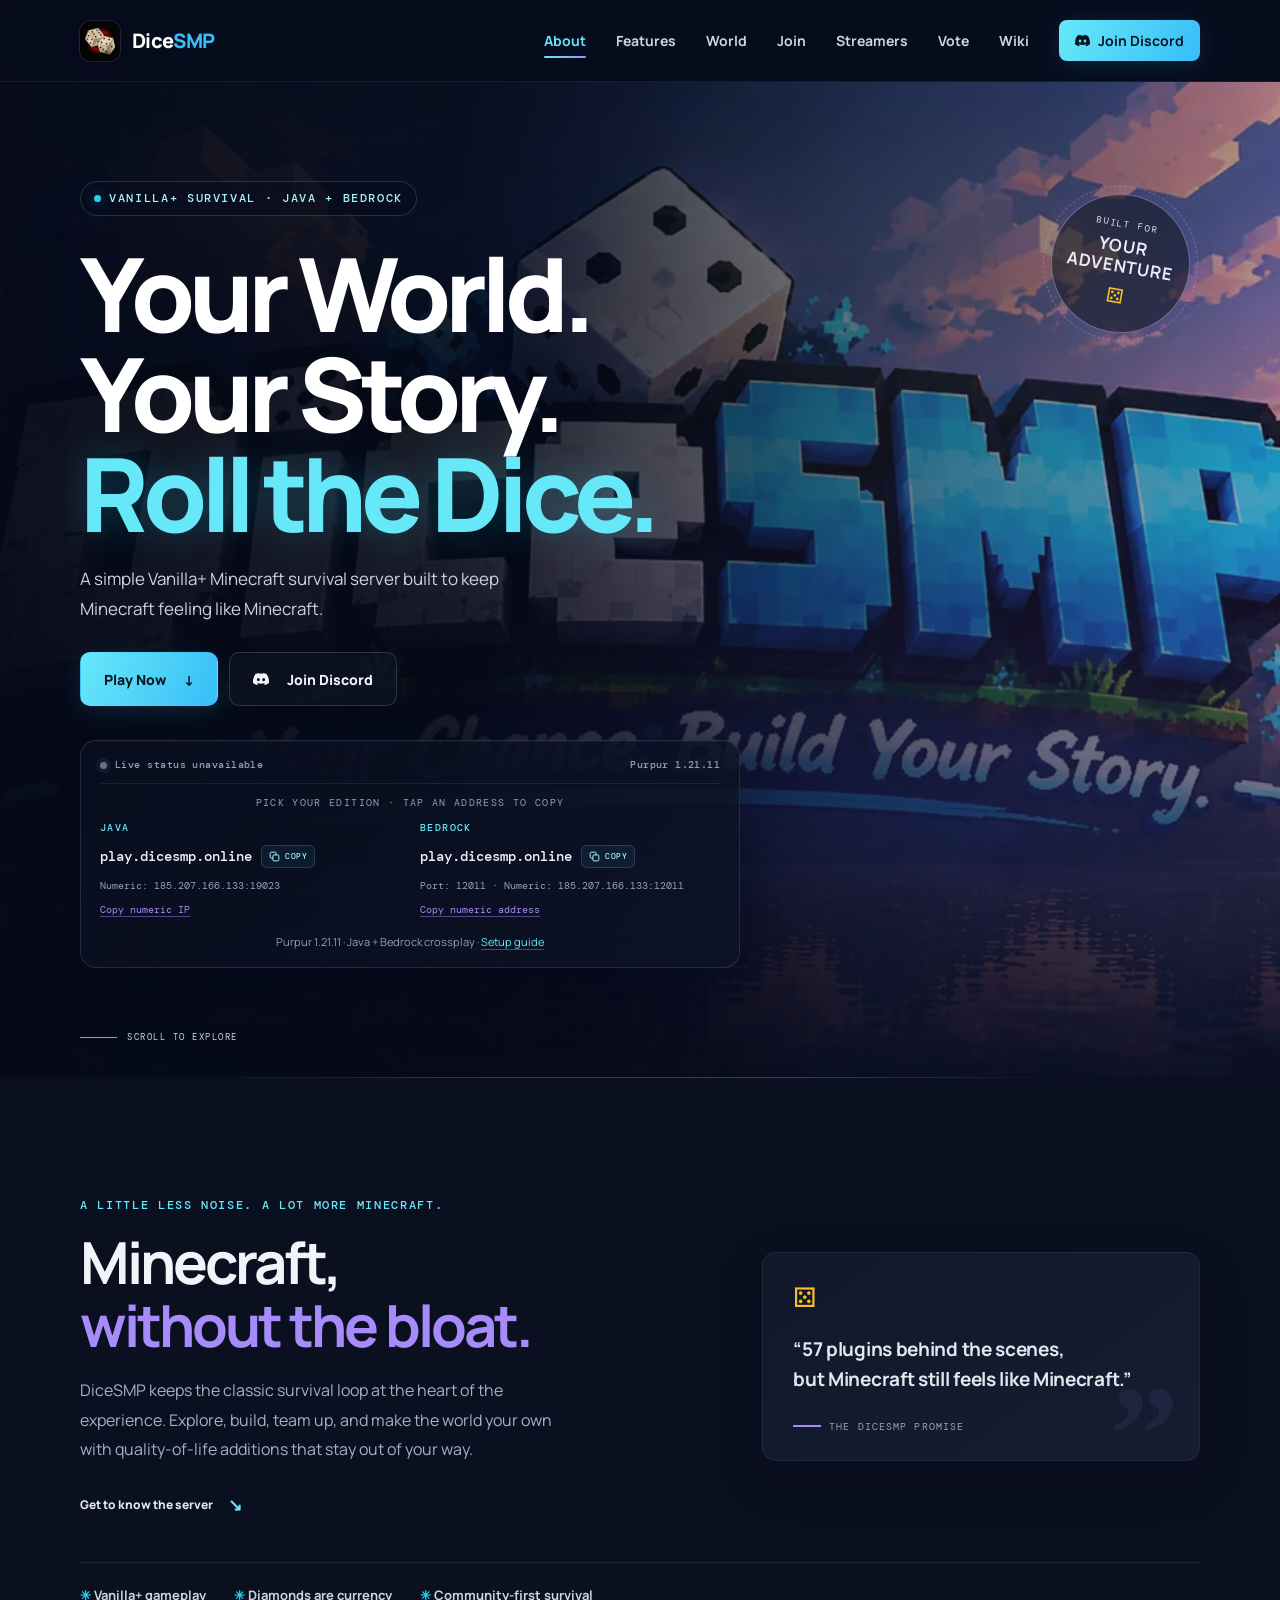
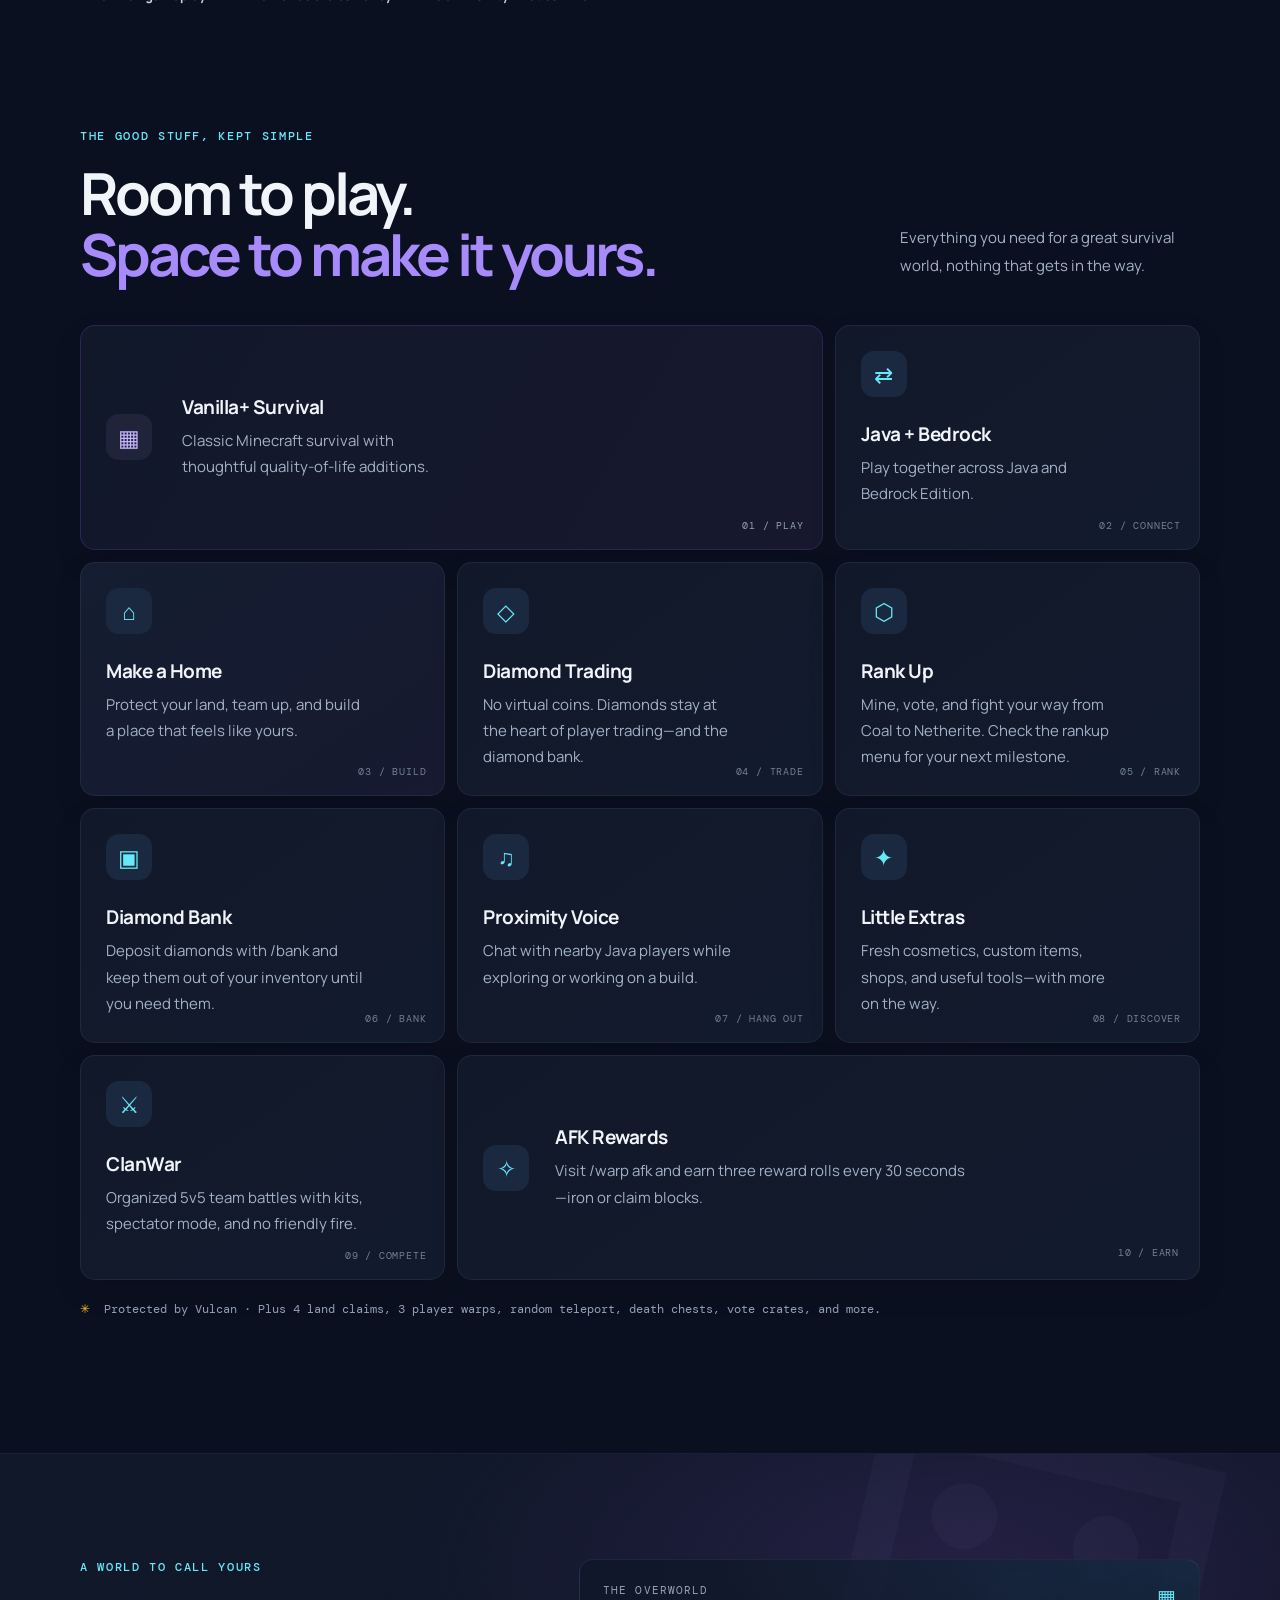
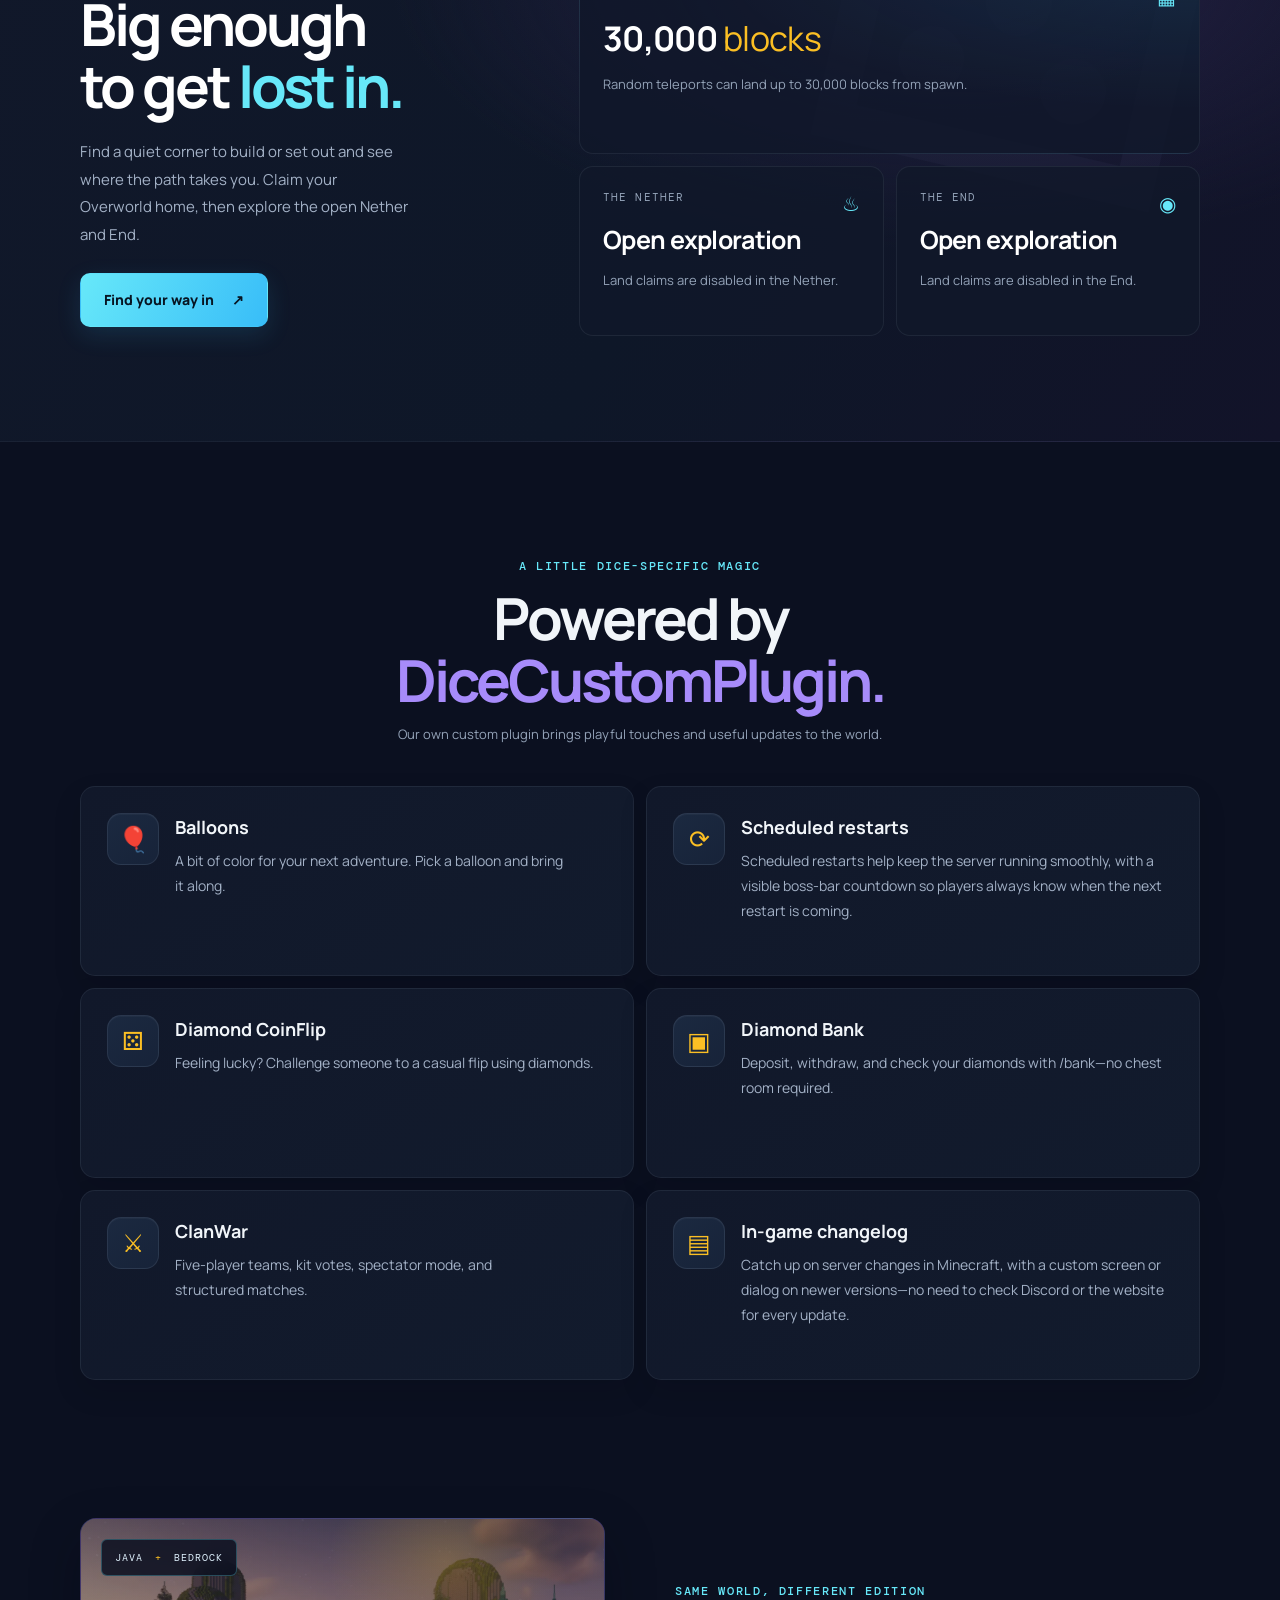
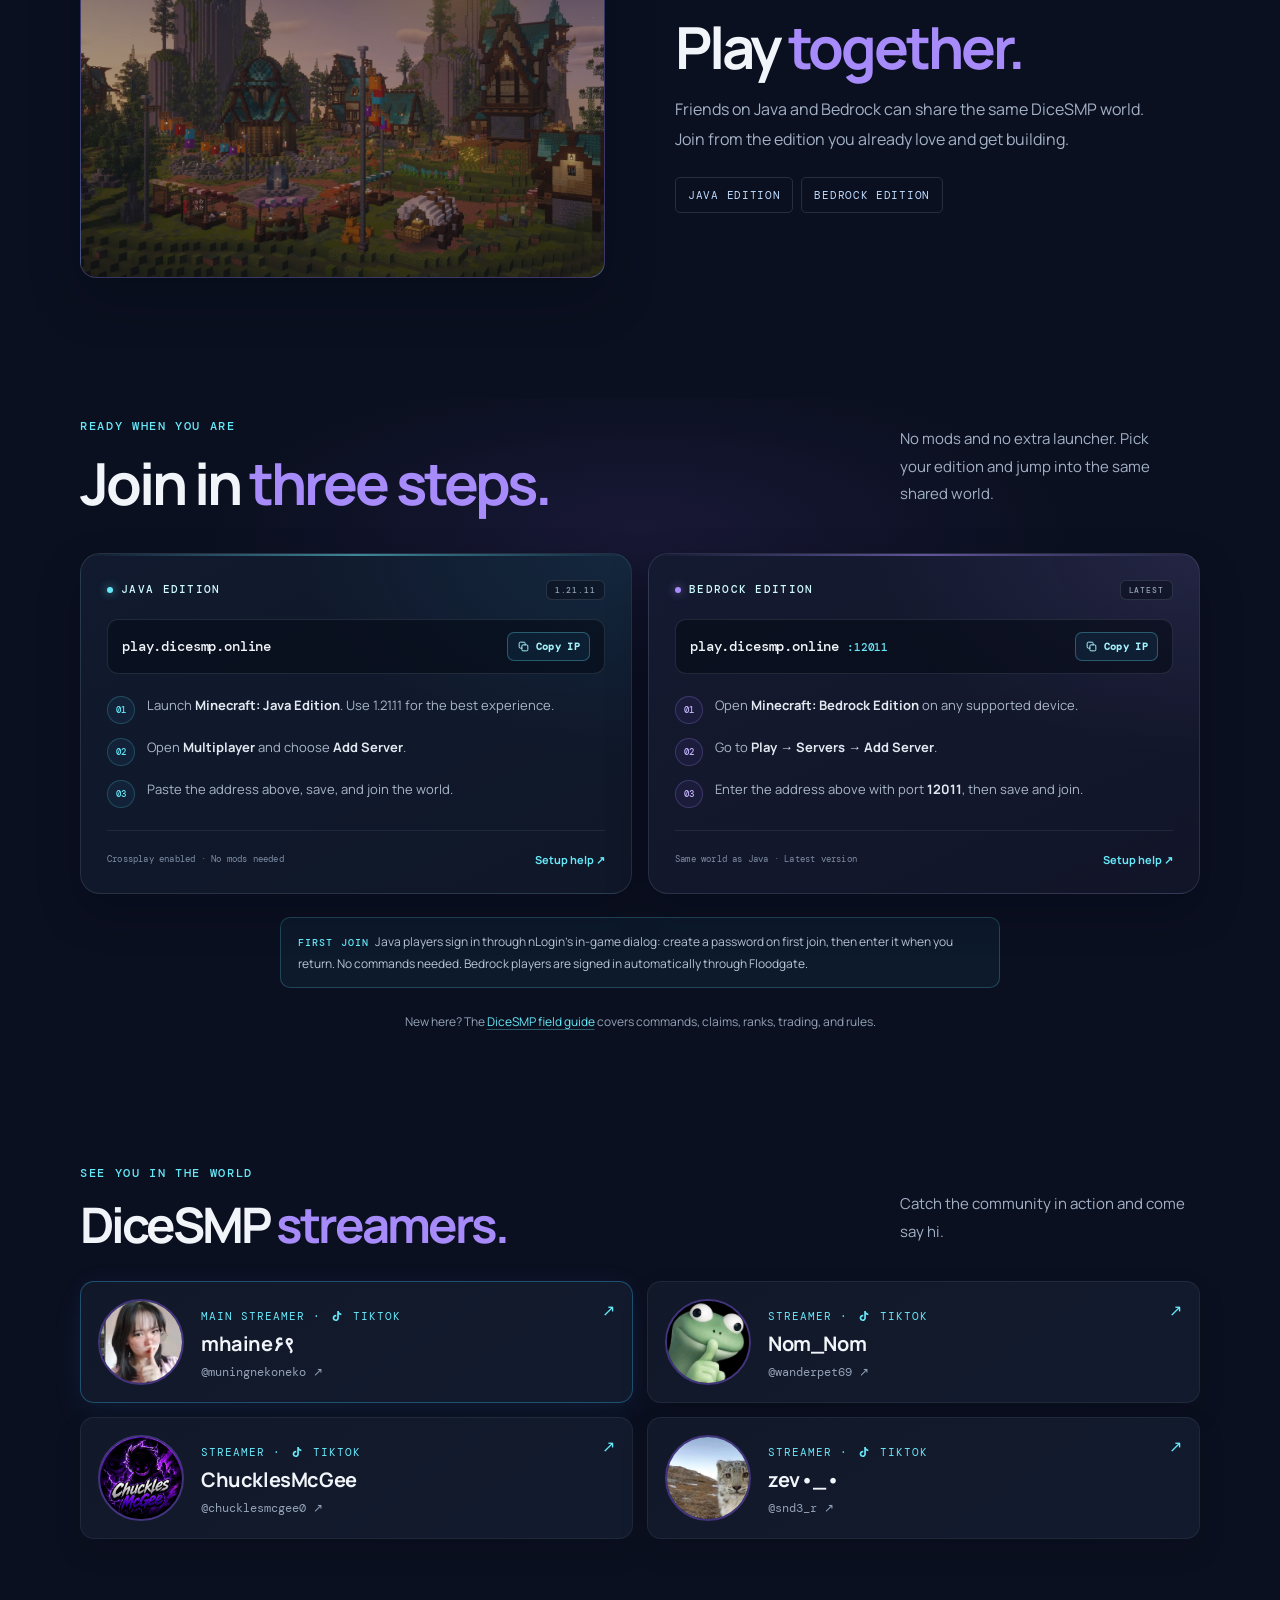
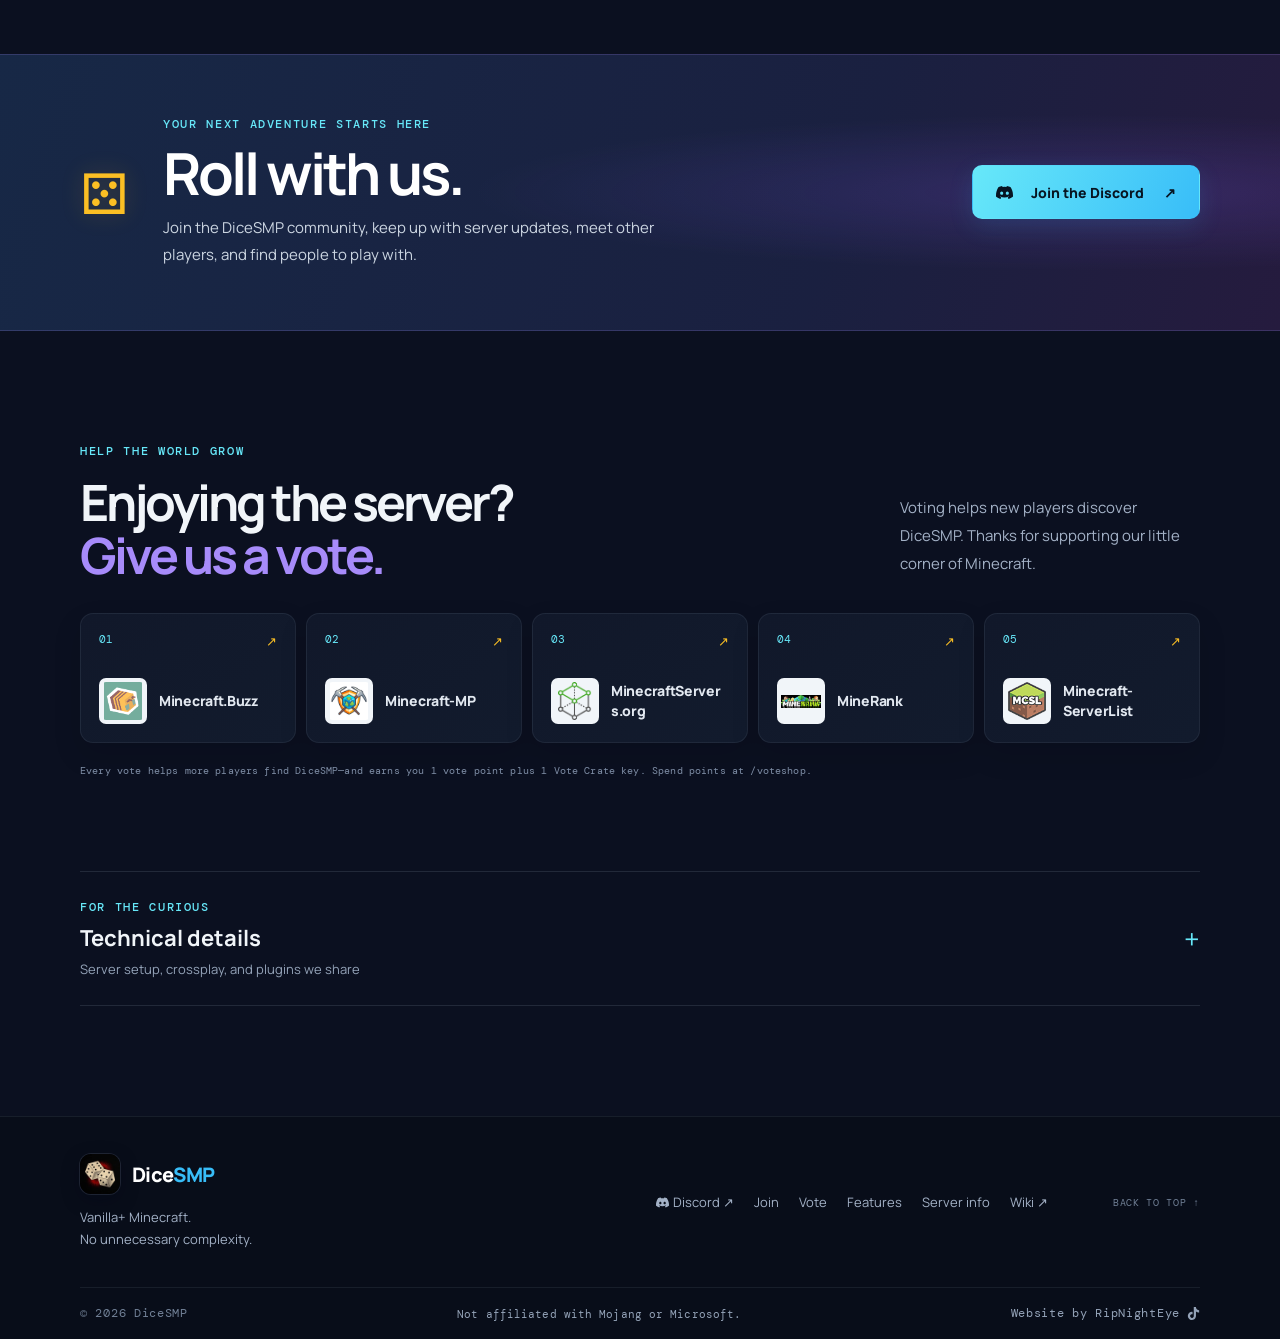
==== commit bbc2feb2: "Chunk & Rev Streamers Added" ====
--- a/index.html
+++ b/index.html
@@ -394,6 +394,17 @@
           <div class="streamer-meta"><small>STREAMER · <svg class="icon" aria-hidden="true"><use href="#icon-tiktok"></use></svg> TIKTOK</small><h3>Nom_Nom</h3><span>@wanderpet69 ↗</span></div>
           <span class="streamer-arrow" aria-hidden="true">↗</span>
         </a>
+        <a class="streamer-card" href="https://www.tiktok.com/@chucklesmcgee0" target="_blank" rel="noopener noreferrer">
+          <img src="Streamer PFP/ChucklesMcGee.jpeg" alt="ChucklesMcGee profile picture" width="86" height="86" loading="lazy" decoding="async">
+          <div class="streamer-meta"><small>STREAMER · <svg class="icon" aria-hidden="true"><use href="#icon-tiktok"></use></svg> TIKTOK</small><h3>ChucklesMcGee</h3><span>@chucklesmcgee0 ↗</span></div>
+          <span class="streamer-arrow" aria-hidden="true">↗</span>
+        </a> 
+        <a class="streamer-card" href="https://www.tiktok.com/@snd3_r" target="_blank" rel="noopener noreferrer">
+          <img src="Streamer PFP/rev.webp" alt="Rev profile picture" width="86" height="86" loading="lazy" decoding="async">
+          <div class="streamer-meta"><small>STREAMER · <svg class="icon" aria-hidden="true"><use href="#icon-tiktok"></use></svg> TIKTOK</small><h3>
+zev•_•</h3><span>@snd3_r ↗</span></div>
+          <span class="streamer-arrow" aria-hidden="true">↗</span>
+        </a> 
       </div>
     </section>
 
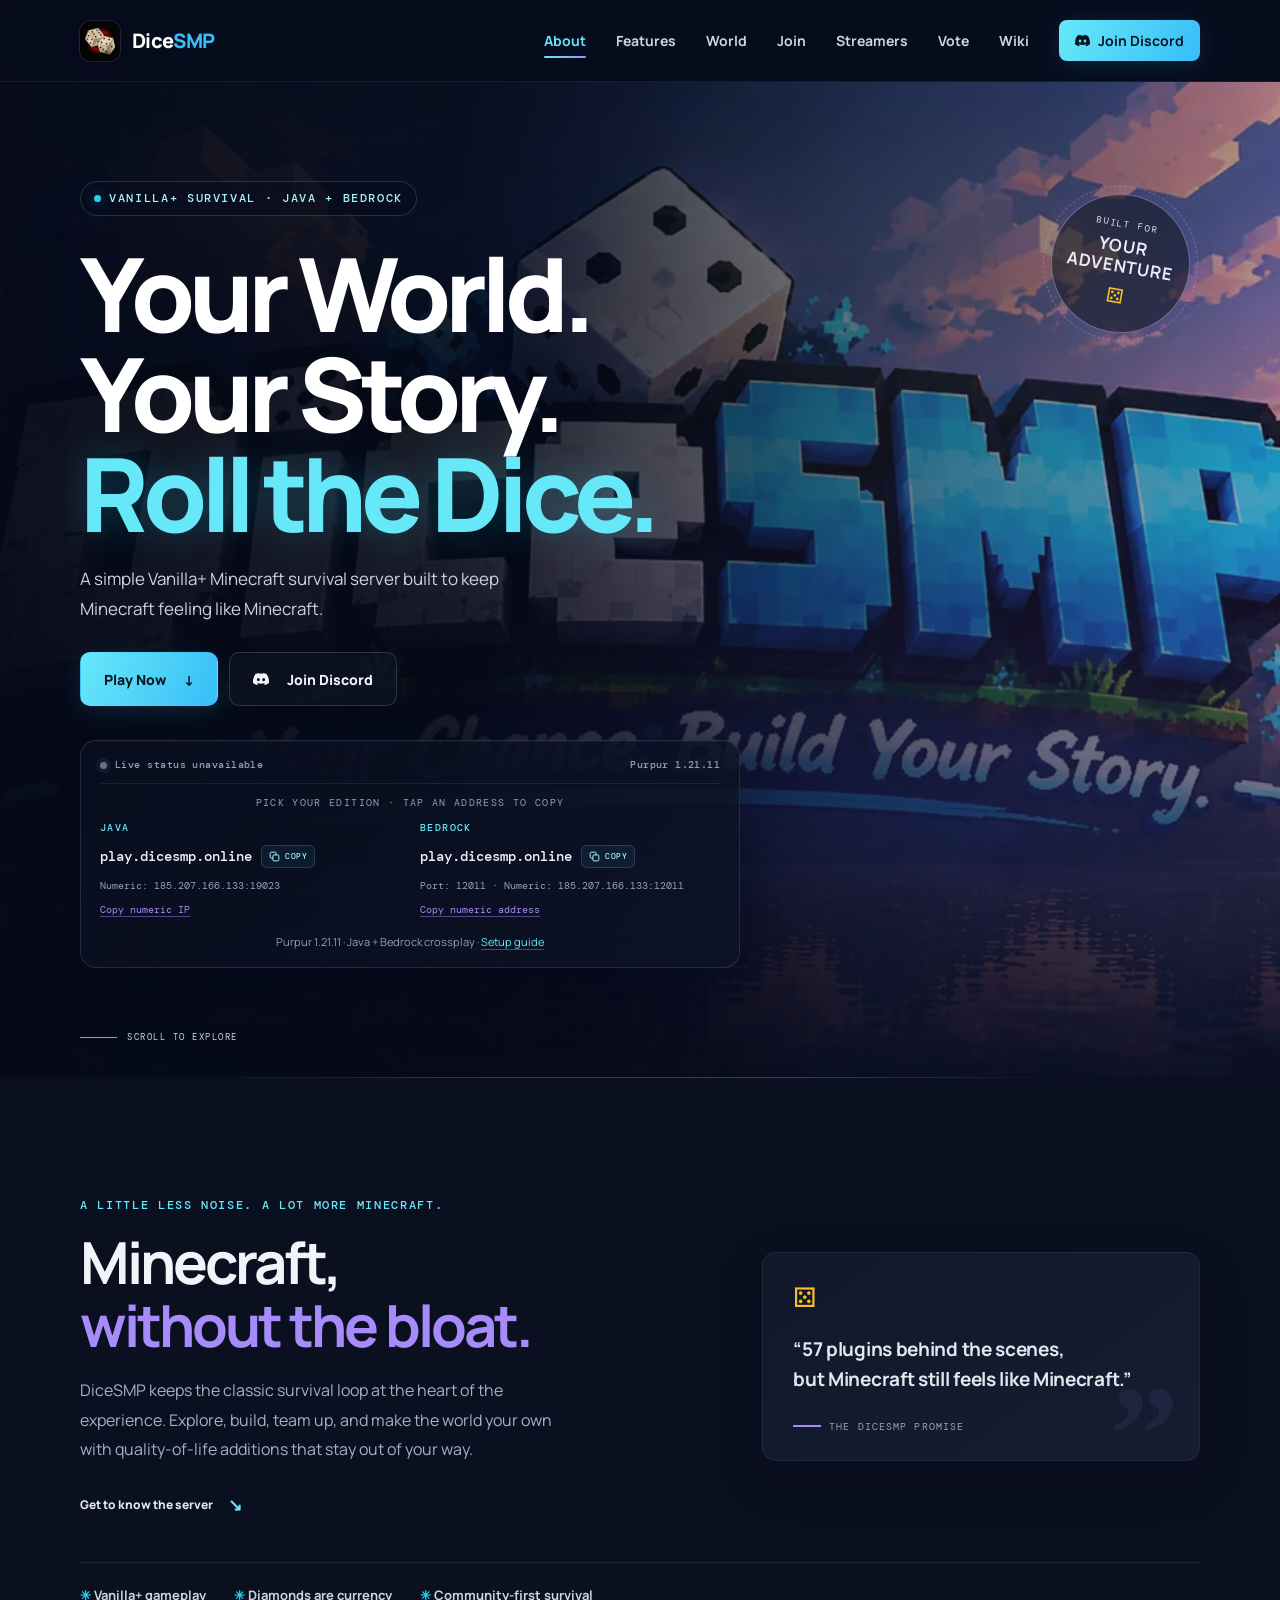
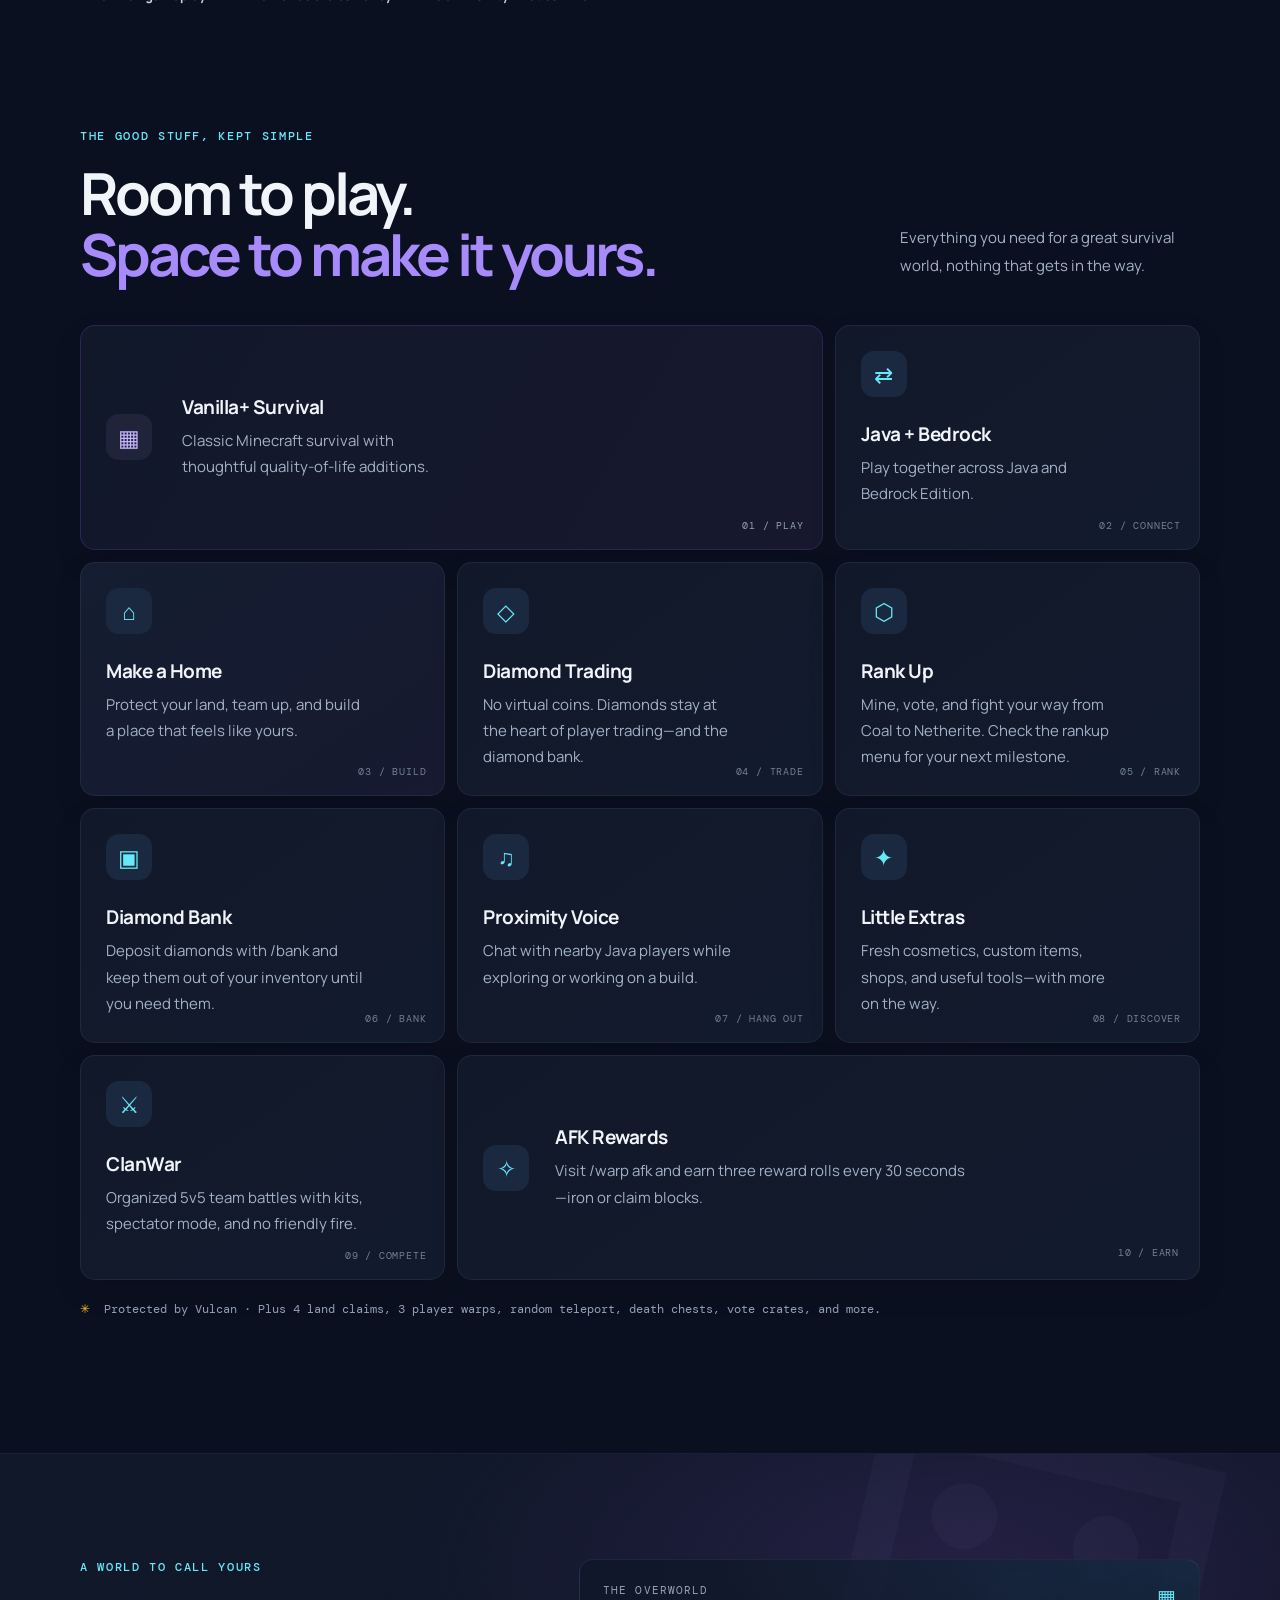
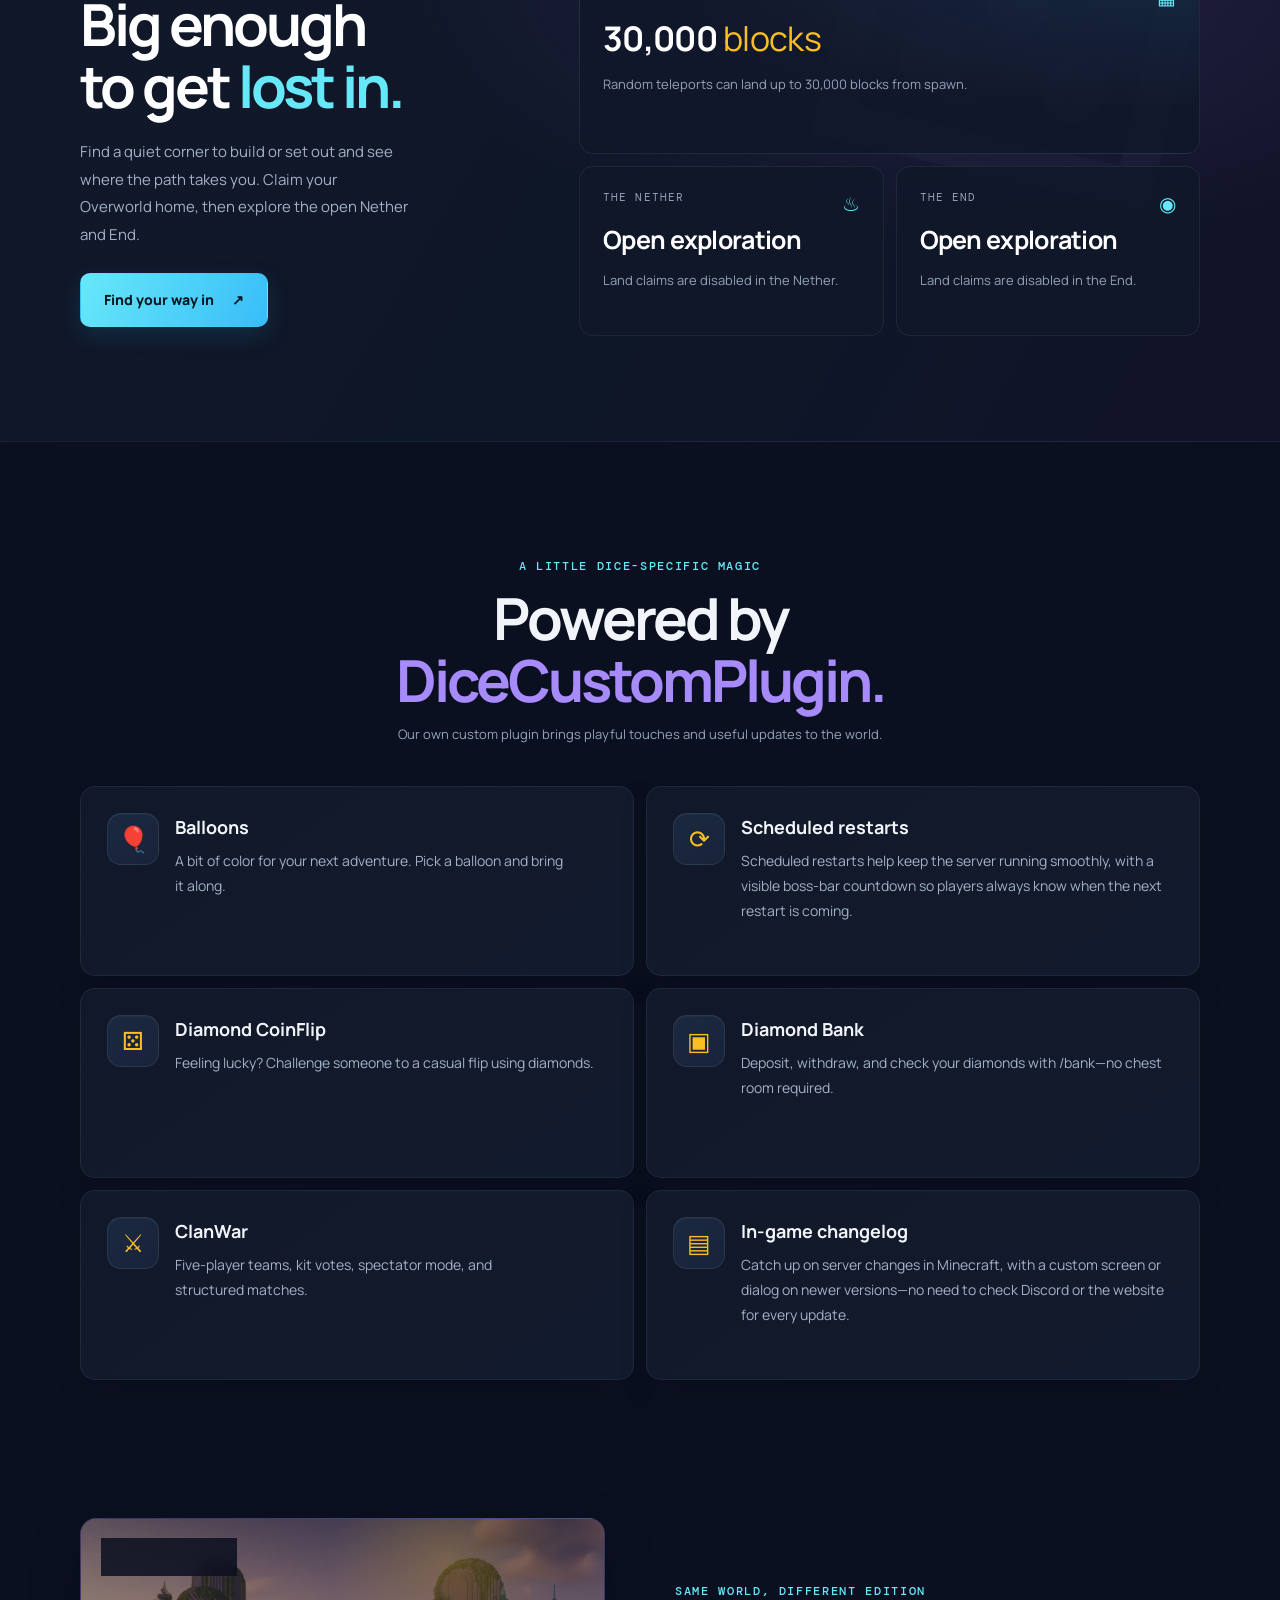
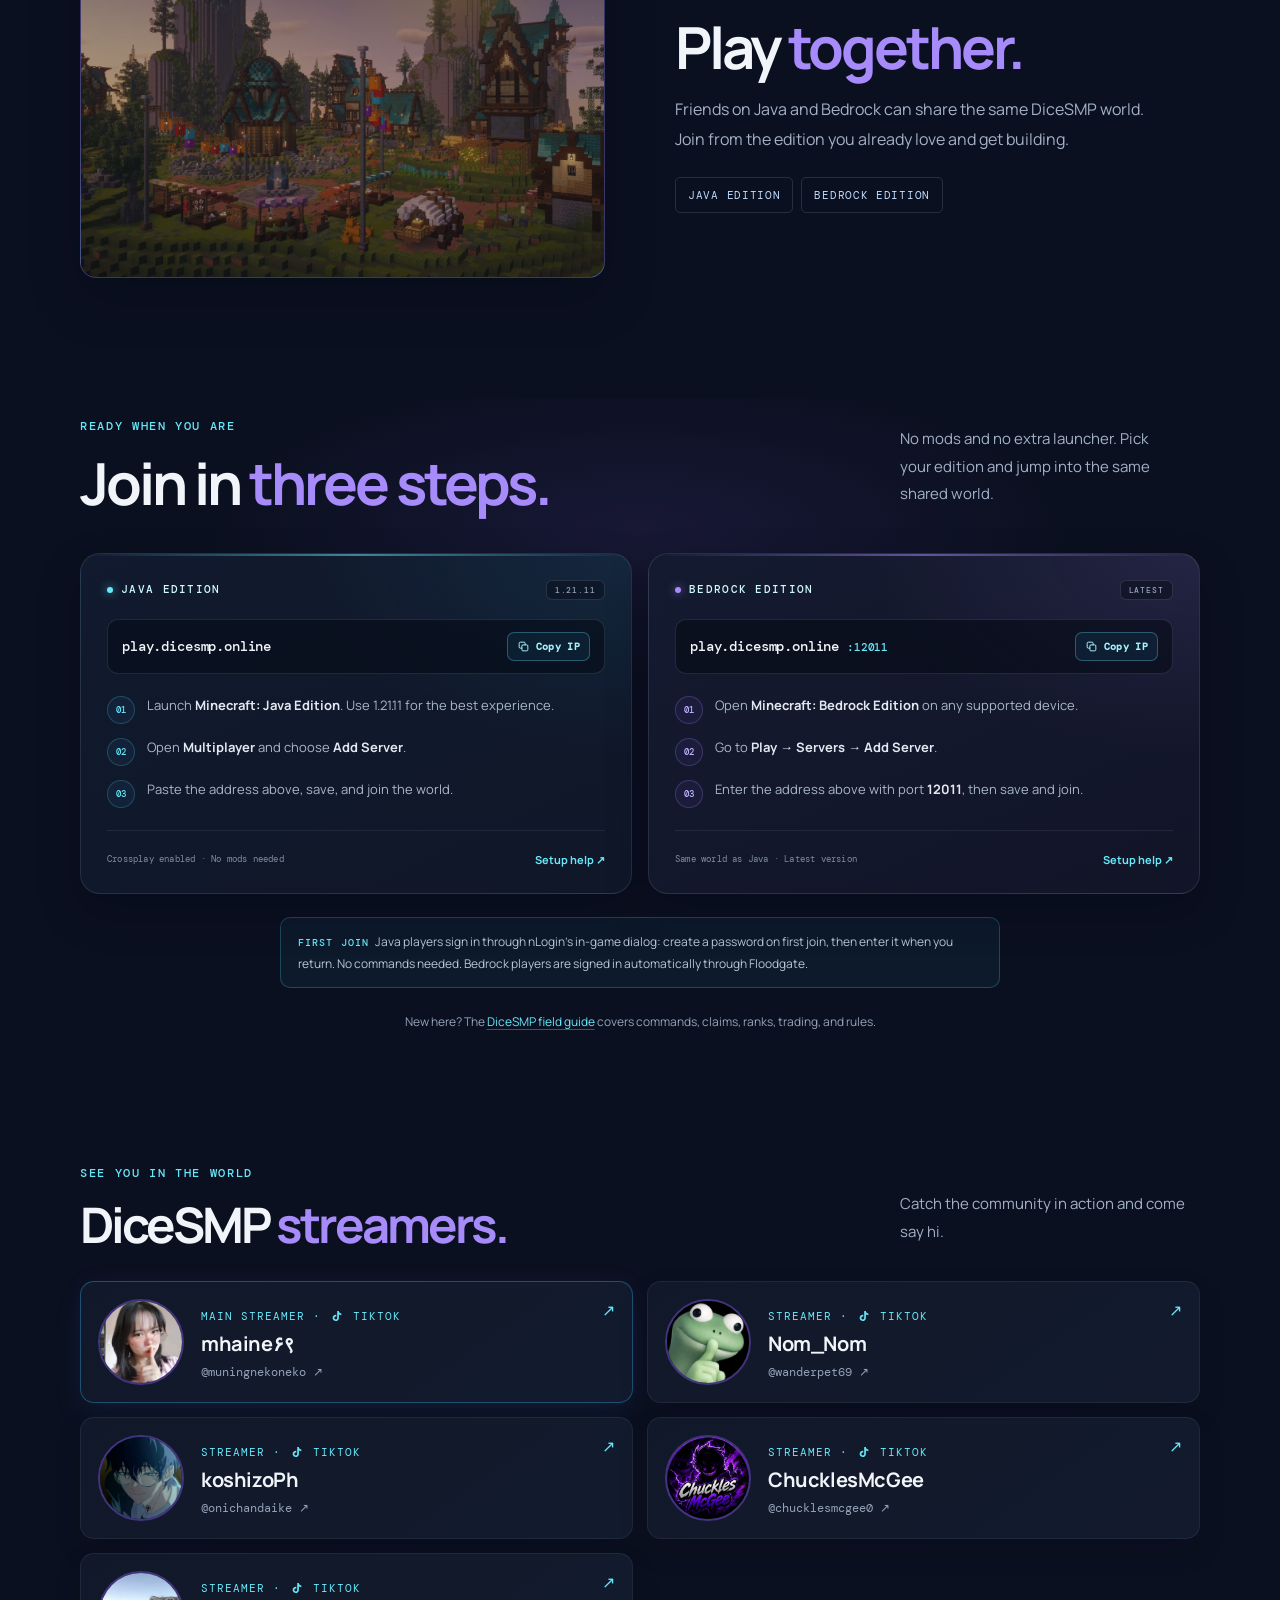
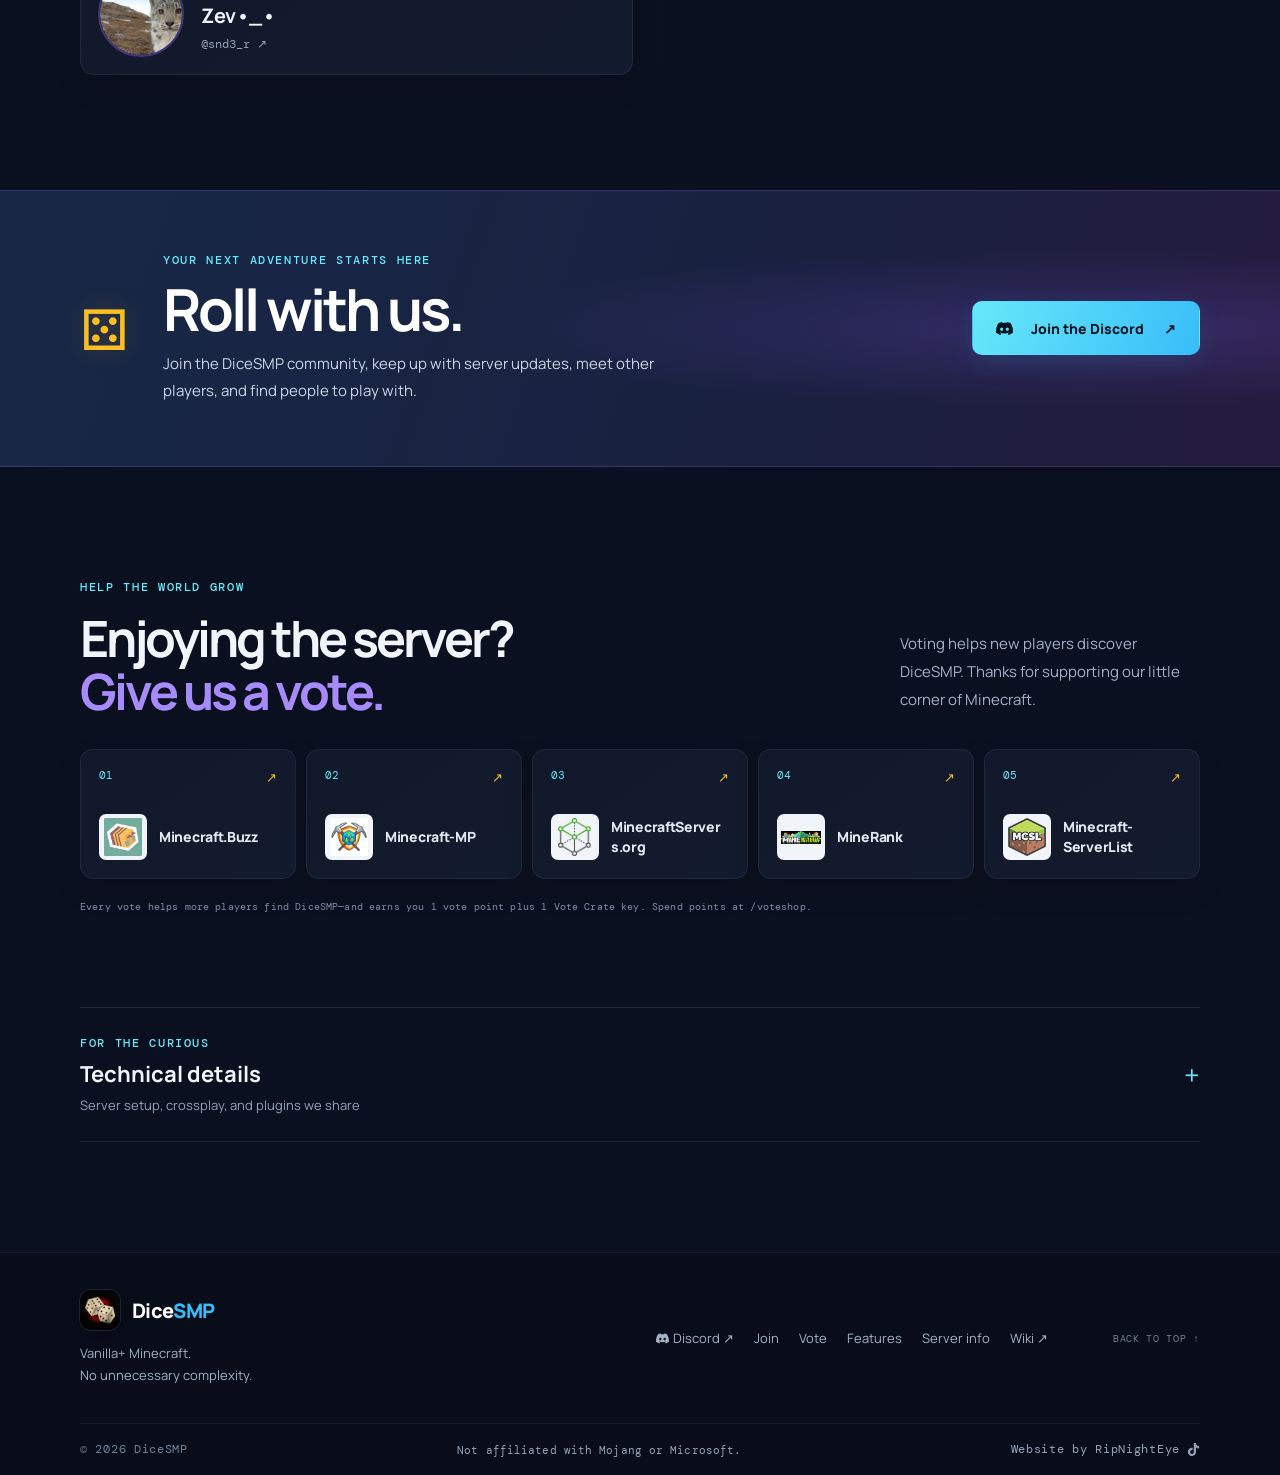
==== commit 8a674cbc: "koshizo streamer added" ====
--- a/index.html
+++ b/index.html
@@ -394,6 +394,11 @@
           <div class="streamer-meta"><small>STREAMER · <svg class="icon" aria-hidden="true"><use href="#icon-tiktok"></use></svg> TIKTOK</small><h3>Nom_Nom</h3><span>@wanderpet69 ↗</span></div>
           <span class="streamer-arrow" aria-hidden="true">↗</span>
         </a>
+        <a class="streamer-card" href="https://www.tiktok.com/@onichandaike" target="_blank" rel="noopener noreferrer">
+          <img src="Streamer PFP/koshizoPh.jpeg" alt="koshizoPh profile picture" width="86" height="86" loading="lazy" decoding="async">
+          <div class="streamer-meta"><small>STREAMER · <svg class="icon" aria-hidden="true"><use href="#icon-tiktok"></use></svg> TIKTOK</small><h3>koshizoPh</h3><span>@onichandaike ↗</span></div>
+          <span class="streamer-arrow" aria-hidden="true">↗</span>
+        </a>
         <a class="streamer-card" href="https://www.tiktok.com/@chucklesmcgee0" target="_blank" rel="noopener noreferrer">
           <img src="Streamer PFP/ChucklesMcGee.jpeg" alt="ChucklesMcGee profile picture" width="86" height="86" loading="lazy" decoding="async">
           <div class="streamer-meta"><small>STREAMER · <svg class="icon" aria-hidden="true"><use href="#icon-tiktok"></use></svg> TIKTOK</small><h3>ChucklesMcGee</h3><span>@chucklesmcgee0 ↗</span></div>
@@ -401,8 +406,7 @@
         </a> 
         <a class="streamer-card" href="https://www.tiktok.com/@snd3_r" target="_blank" rel="noopener noreferrer">
           <img src="Streamer PFP/rev.webp" alt="Rev profile picture" width="86" height="86" loading="lazy" decoding="async">
-          <div class="streamer-meta"><small>STREAMER · <svg class="icon" aria-hidden="true"><use href="#icon-tiktok"></use></svg> TIKTOK</small><h3>
-zev•_•</h3><span>@snd3_r ↗</span></div>
+          <div class="streamer-meta"><small>STREAMER · <svg class="icon" aria-hidden="true"><use href="#icon-tiktok"></use></svg> TIKTOK</small><h3>Zev•_•</h3><span>@snd3_r ↗</span></div>
           <span class="streamer-arrow" aria-hidden="true">↗</span>
         </a> 
       </div>
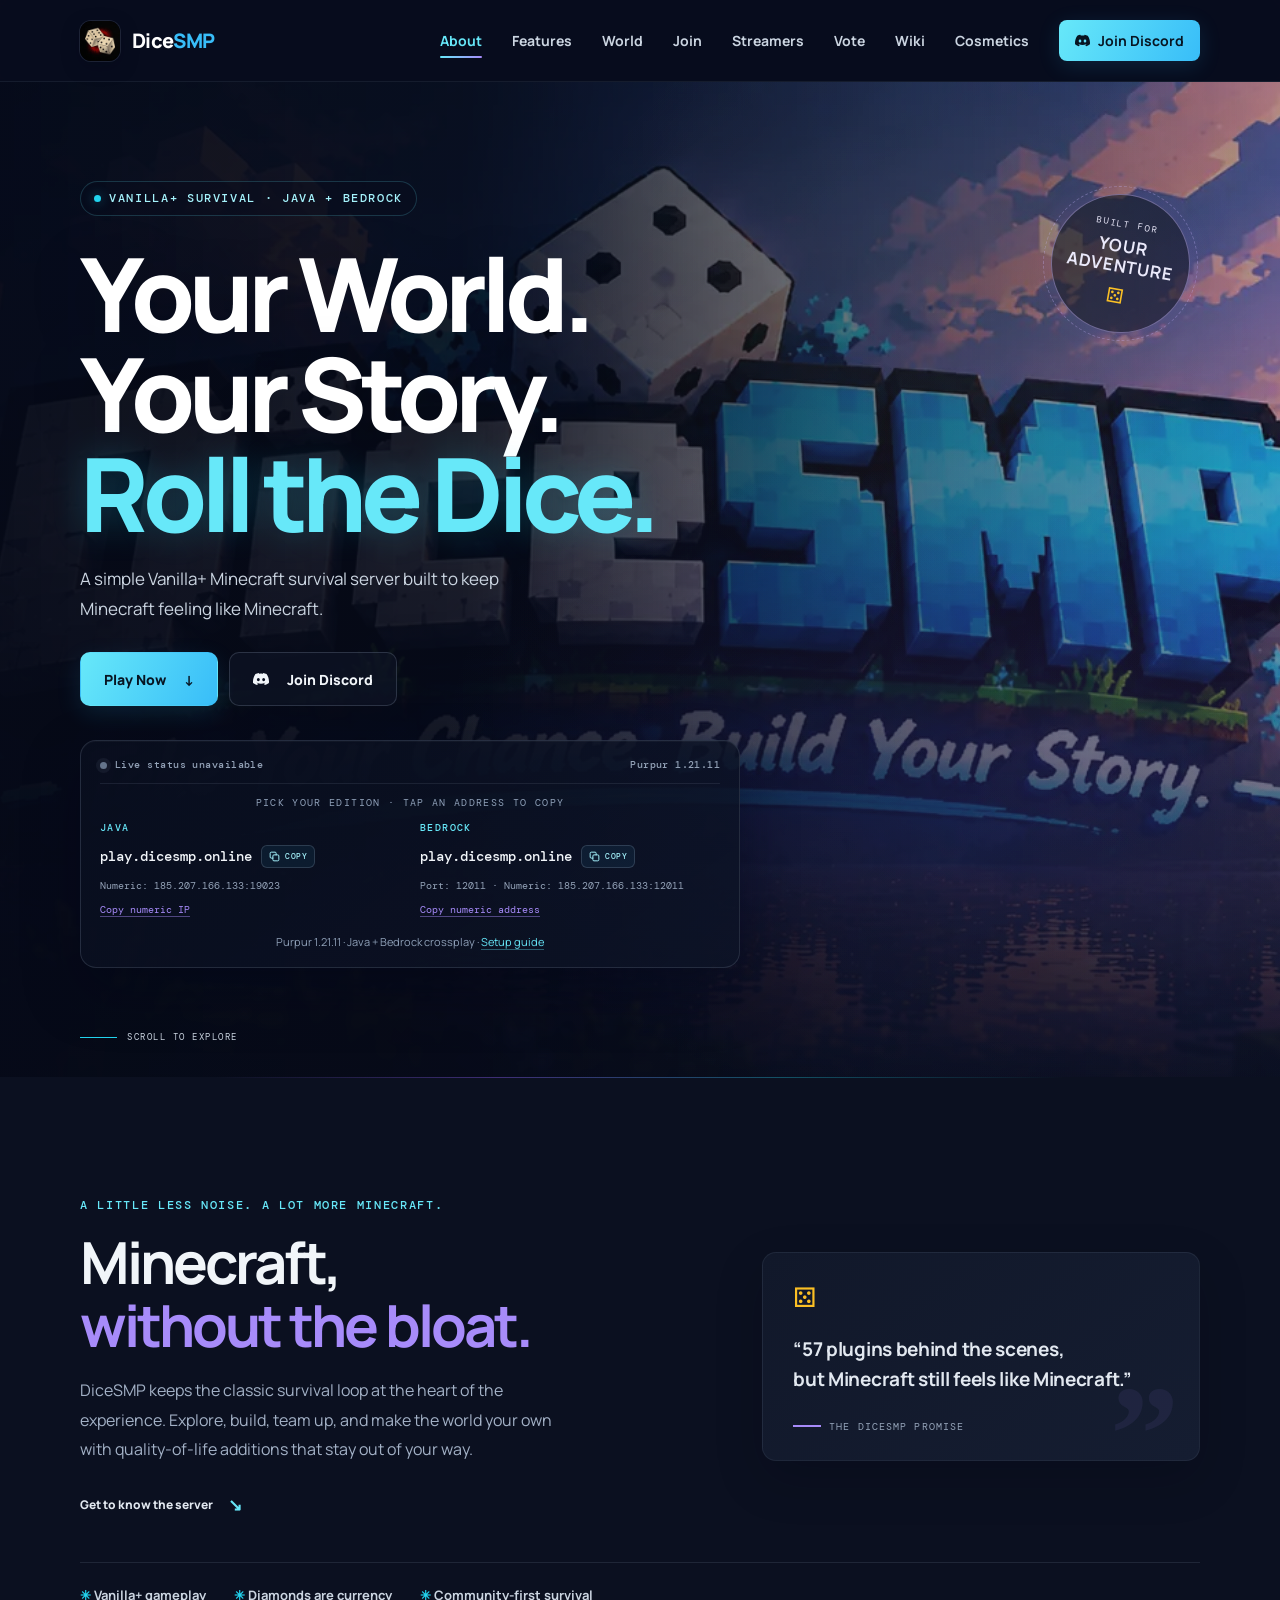
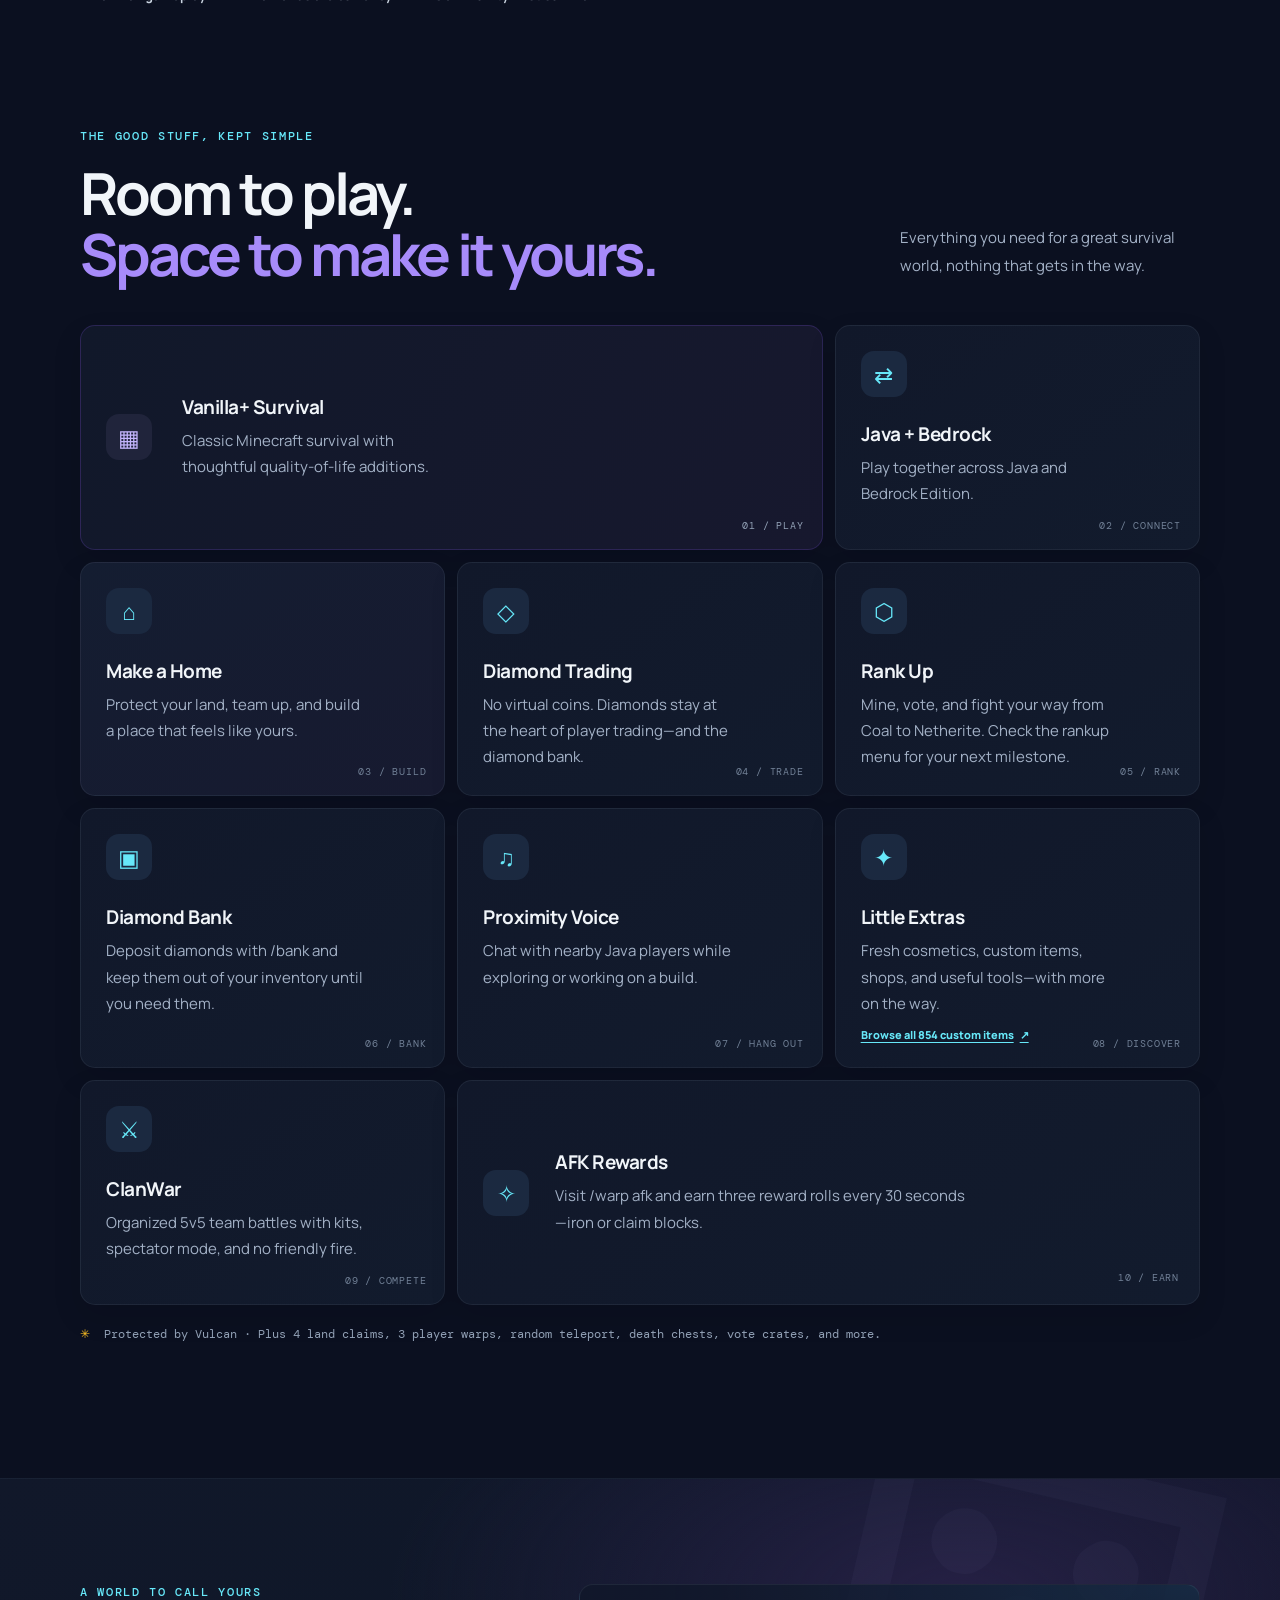
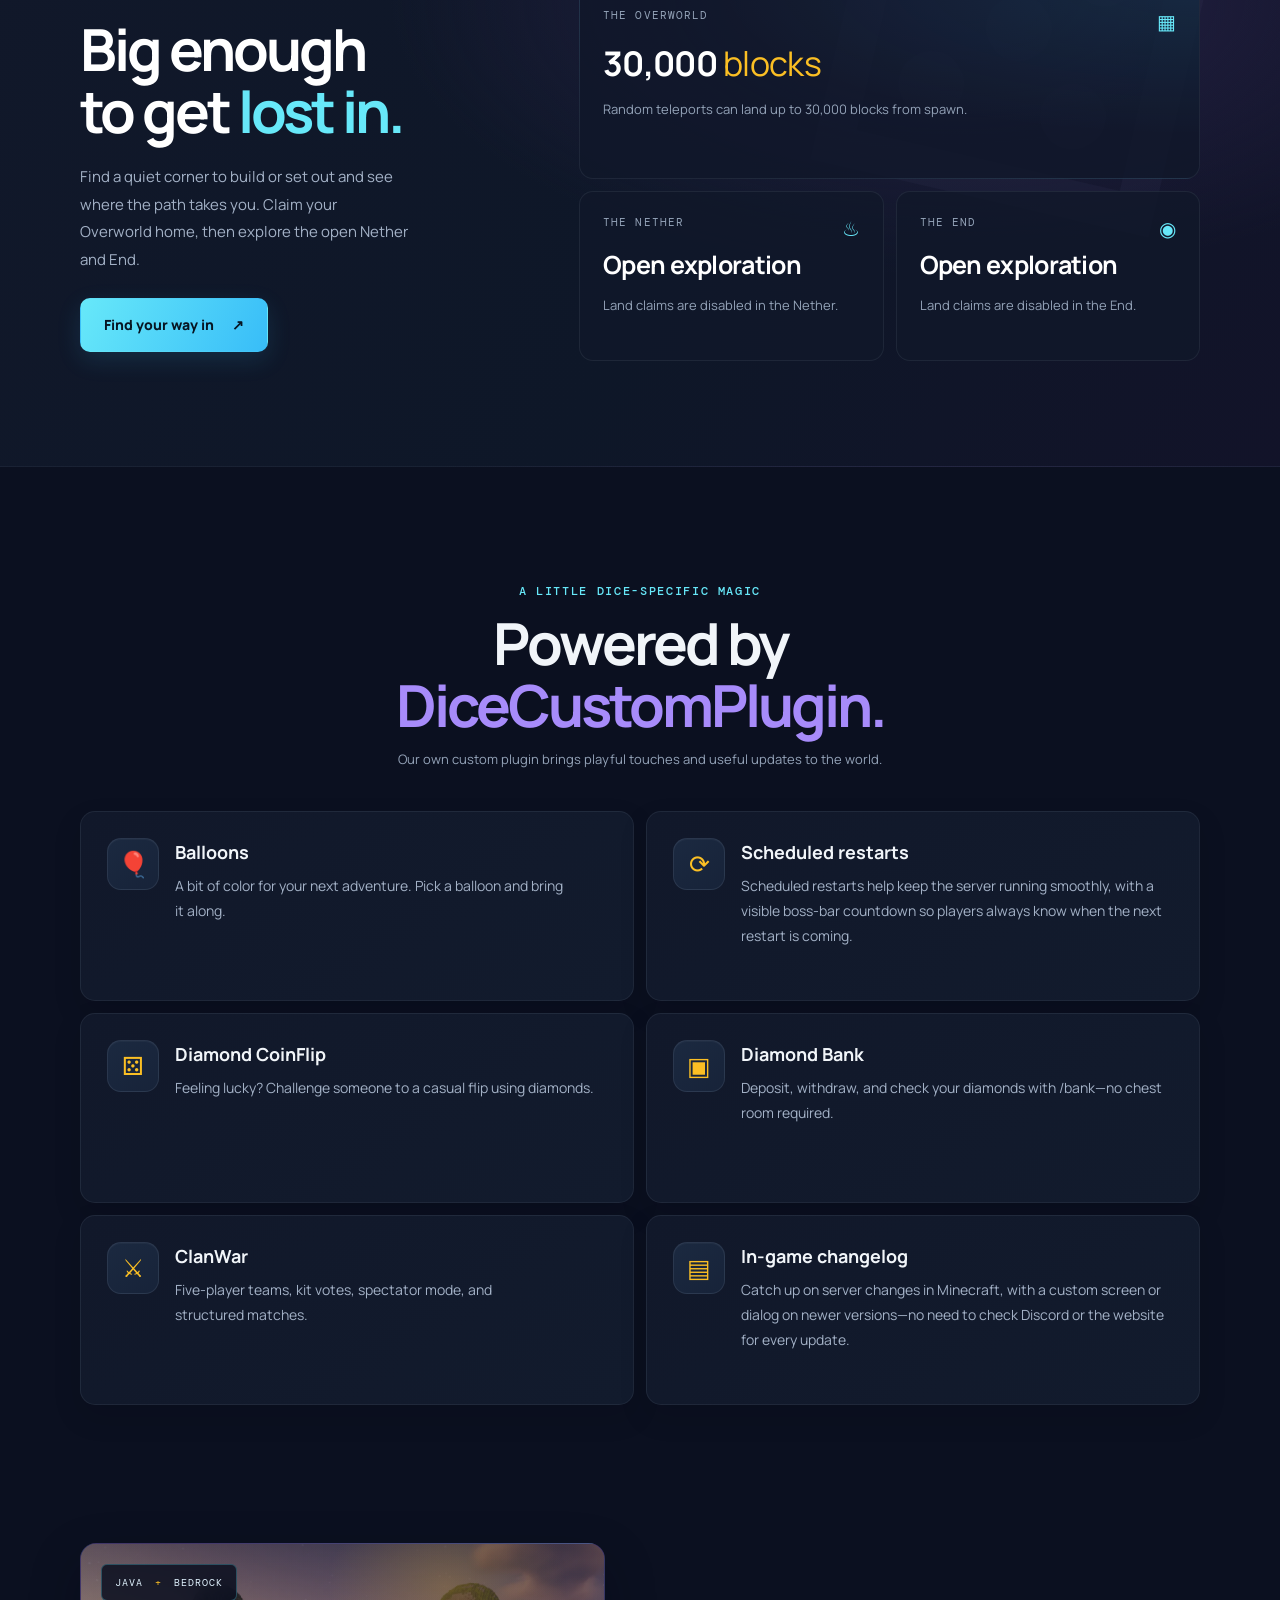
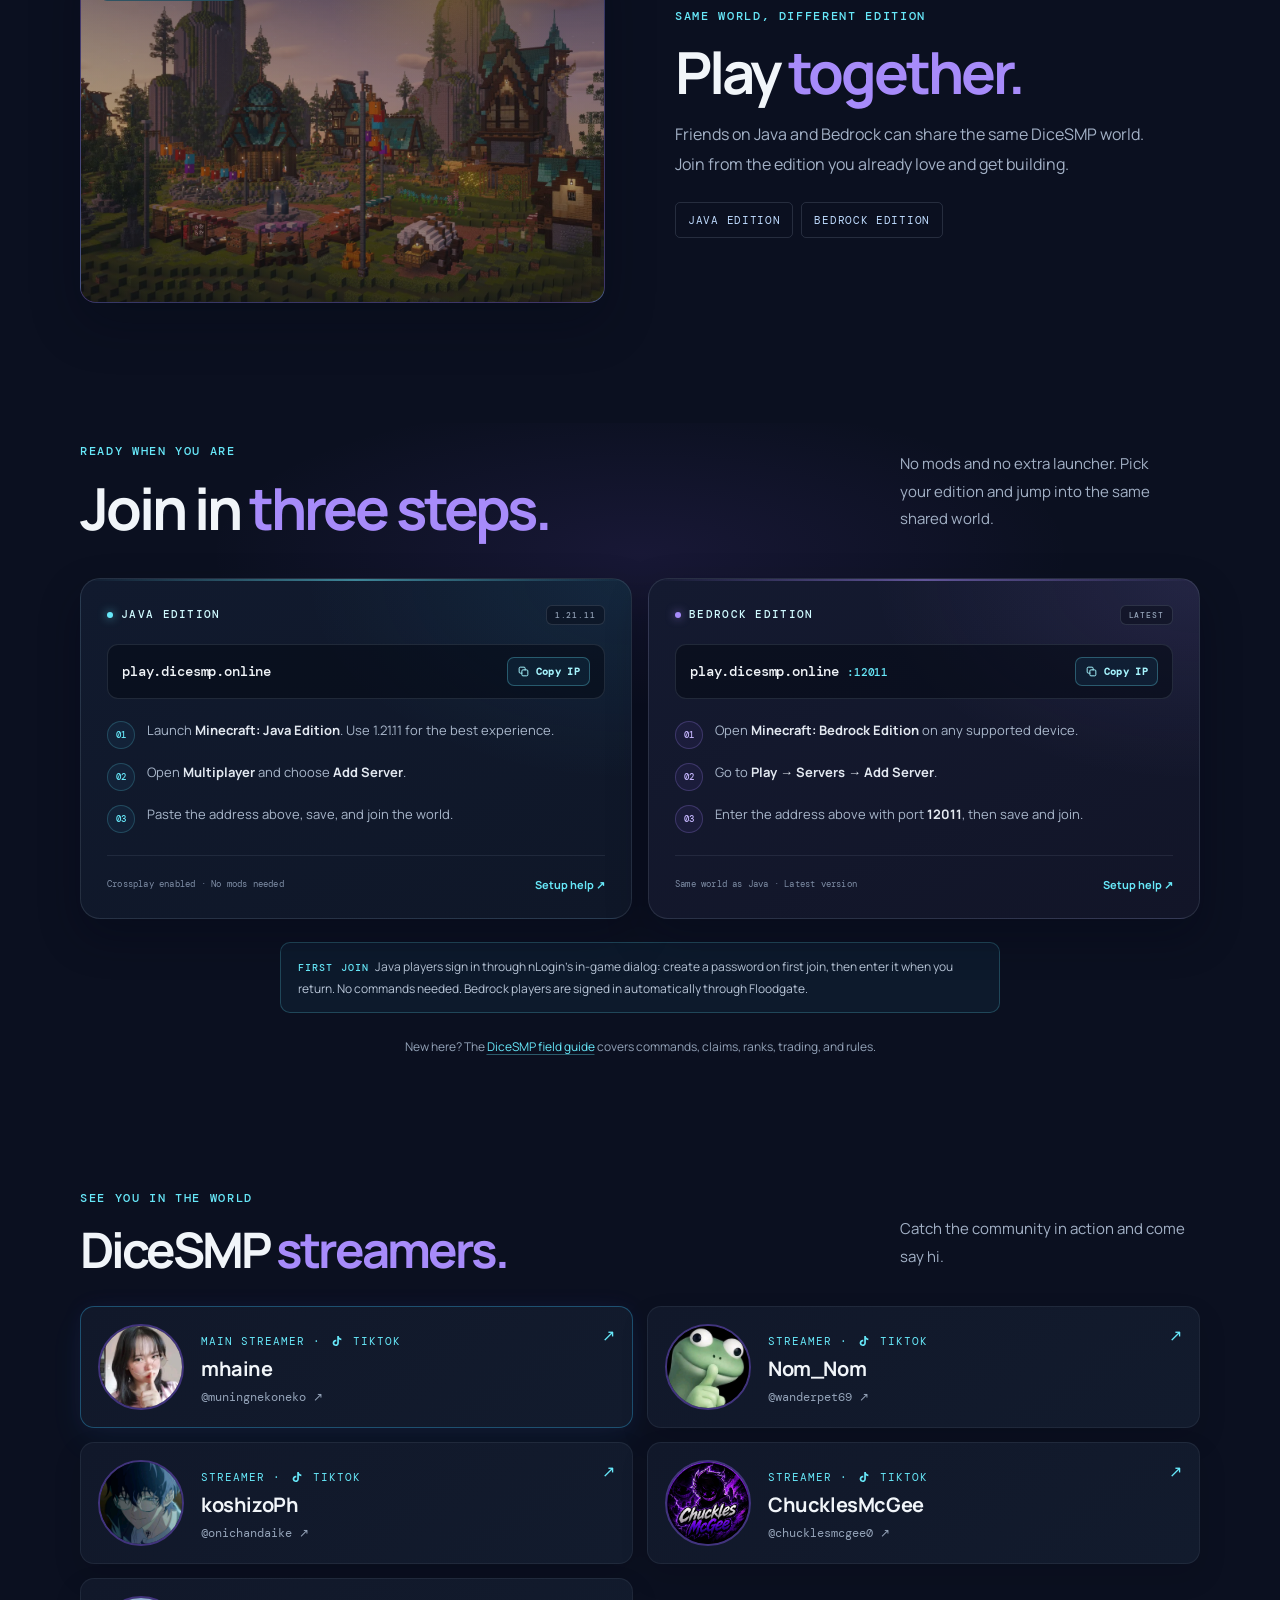
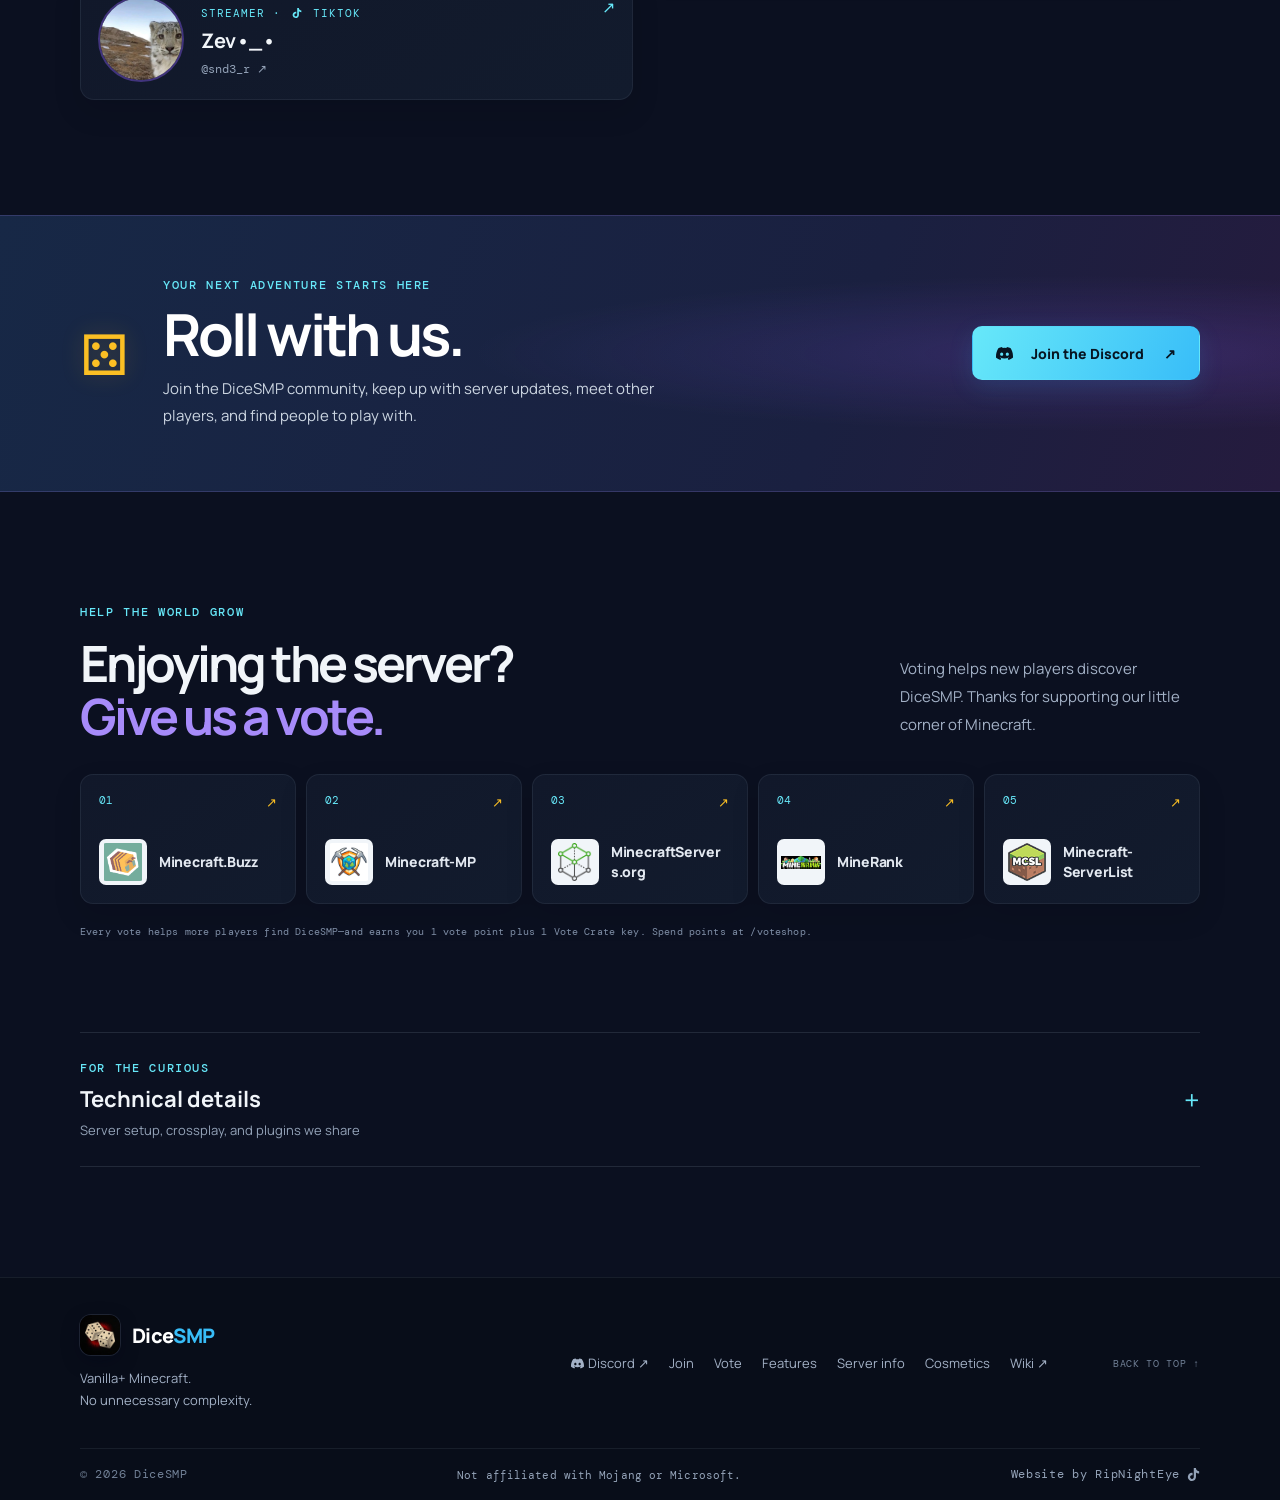
==== commit fa5750fa: "Cosmetic Page" ====
--- a/index.html
+++ b/index.html
@@ -140,6 +140,7 @@
       <a href="#streamers">Streamers</a>
       <a href="#vote">Vote</a>
       <a href="wiki.html">Wiki</a>
+      <a href="cosmetics.html">Cosmetics</a>
       <a class="nav-cta" href="https://dsc.gg/dicesmp" target="_blank" rel="noopener noreferrer">
         <svg class="icon" aria-hidden="true"><use href="#icon-discord"></use></svg> Join Discord
       </a>
@@ -264,6 +265,7 @@
         <article class="feature-card">
           <span class="feature-icon" aria-hidden="true">✦</span>
           <h3>Little Extras</h3><p>Fresh cosmetics, custom items, shops, and useful tools—with more on the way.</p>
+          <a class="card-link" href="cosmetics.html">Browse all 854 custom items <span aria-hidden="true">↗</span></a>
           <span class="card-index" aria-hidden="true">08 / DISCOVER</span>
         </article>
         <article class="feature-card">
@@ -386,7 +388,7 @@
       <div class="streamer-grid">
         <a class="streamer-card streamer-featured" href="https://www.tiktok.com/@muningnekoneko" target="_blank" rel="noopener noreferrer">
           <img src="Streamer PFP/mhaine.webp" alt="mhaine profile picture" width="86" height="86" loading="lazy" decoding="async">
-          <div class="streamer-meta"><small>MAIN STREAMER · <svg class="icon" aria-hidden="true"><use href="#icon-tiktok"></use></svg> TIKTOK</small><h3>mhaine۶९</h3><span>@muningnekoneko ↗</span></div>
+          <div class="streamer-meta"><small>MAIN STREAMER · <svg class="icon" aria-hidden="true"><use href="#icon-tiktok"></use></svg> TIKTOK</small><h3>mhaine</h3><span>@muningnekoneko ↗</span></div>
           <span class="streamer-arrow" aria-hidden="true">↗</span>
         </a>
         <a class="streamer-card" href="https://www.tiktok.com/@wanderpet69" target="_blank" rel="noopener noreferrer">
@@ -494,6 +496,7 @@
         <a href="#vote">Vote</a>
         <a href="#features">Features</a>
         <a href="#server-info">Server info</a>
+        <a href="cosmetics.html">Cosmetics</a>
         <a href="wiki.html">Wiki ↗</a>
       </nav>
       <a class="back-top" href="#home">BACK TO TOP ↑</a>
--- a/upgrade.css
+++ b/upgrade.css
@@ -1893,3 +1893,5 @@
   .wiki-card { break-inside: avoid; }
   .guide-card .guide-body, .faq-item p { max-height: none !important; opacity: 1 !important; transform: none !important; }
 }
+
+@media (min-width: 821px) and (max-width: 960px){.nav-links{gap:18px;font-size:12px}.nav-links .nav-cta{padding:9px 12px}}.feature-card .card-link{display:inline-flex;align-items:center;gap:6px;margin-top:10px;color:#67e8f9;font-size:11px;font-weight:800;text-decoration:underline;text-underline-offset:3px;transition:color .2s}.feature-card .card-link:hover{color:#a5f3fc}
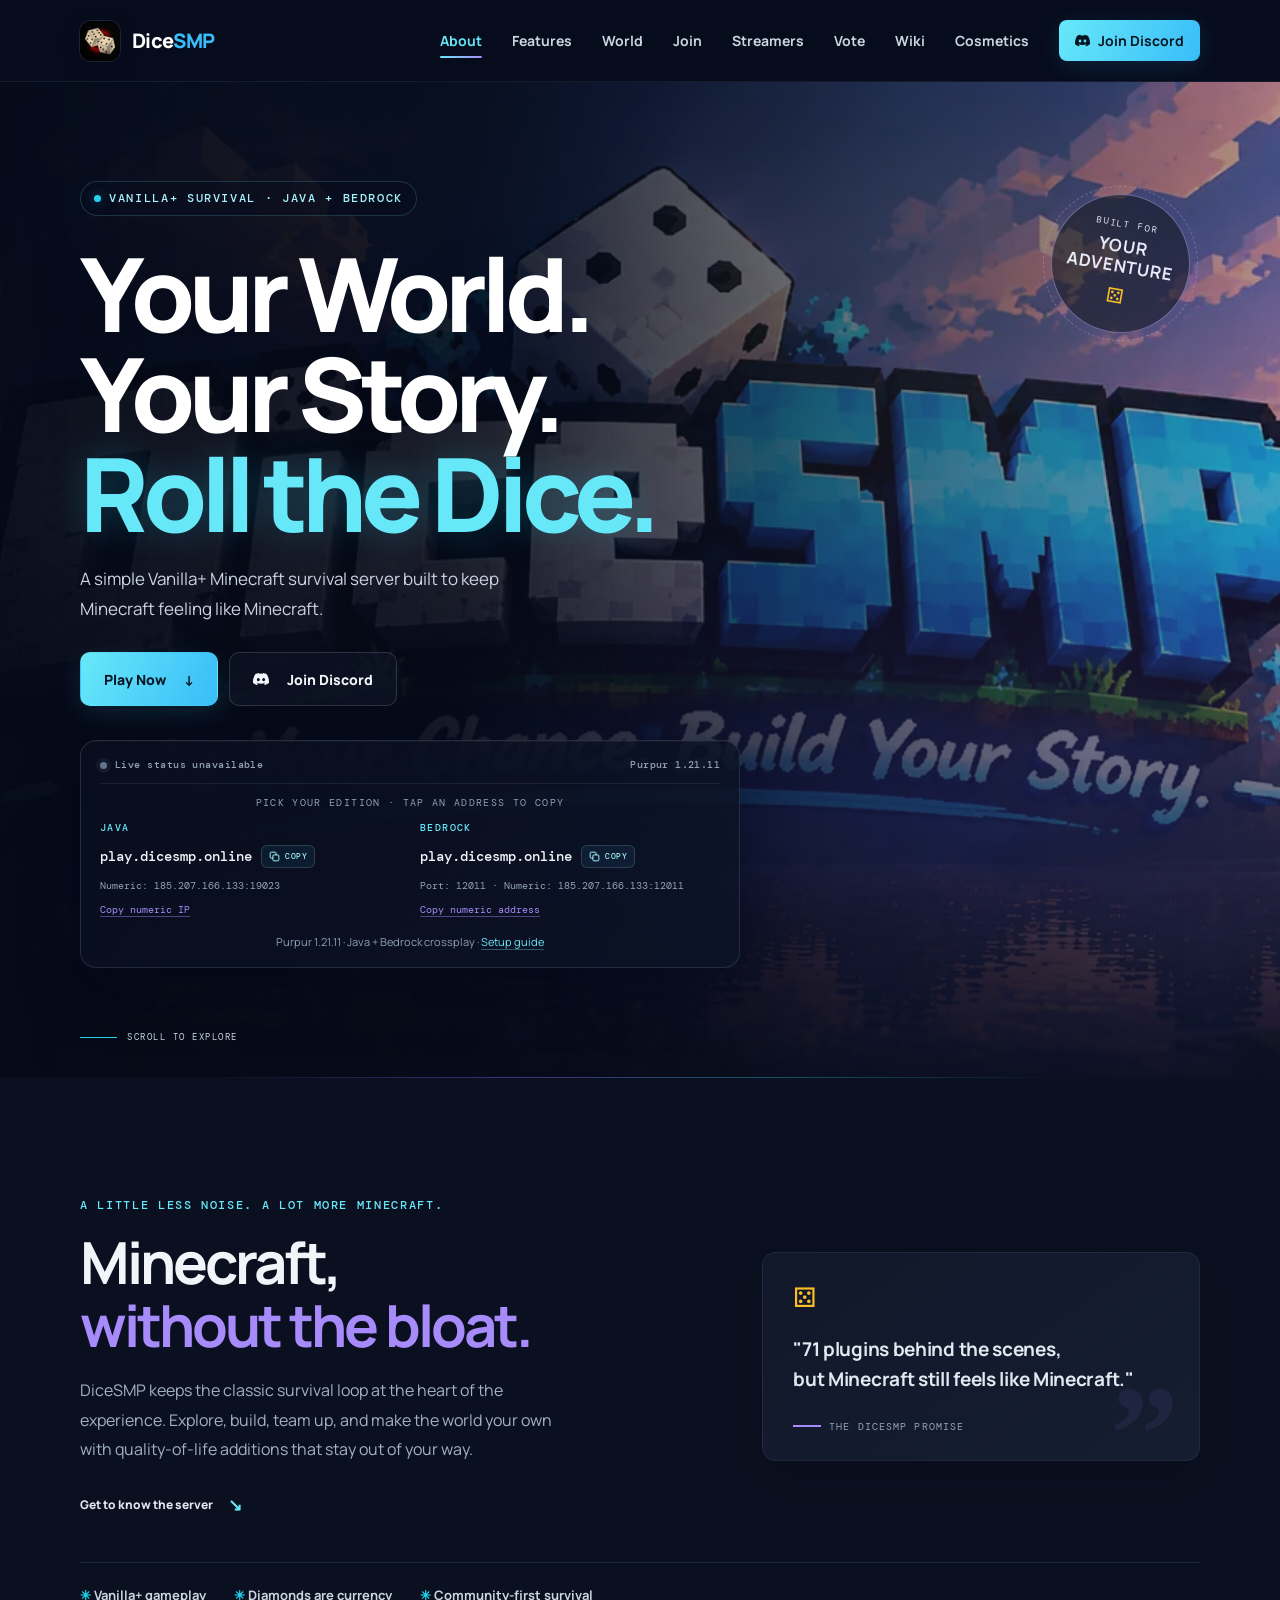
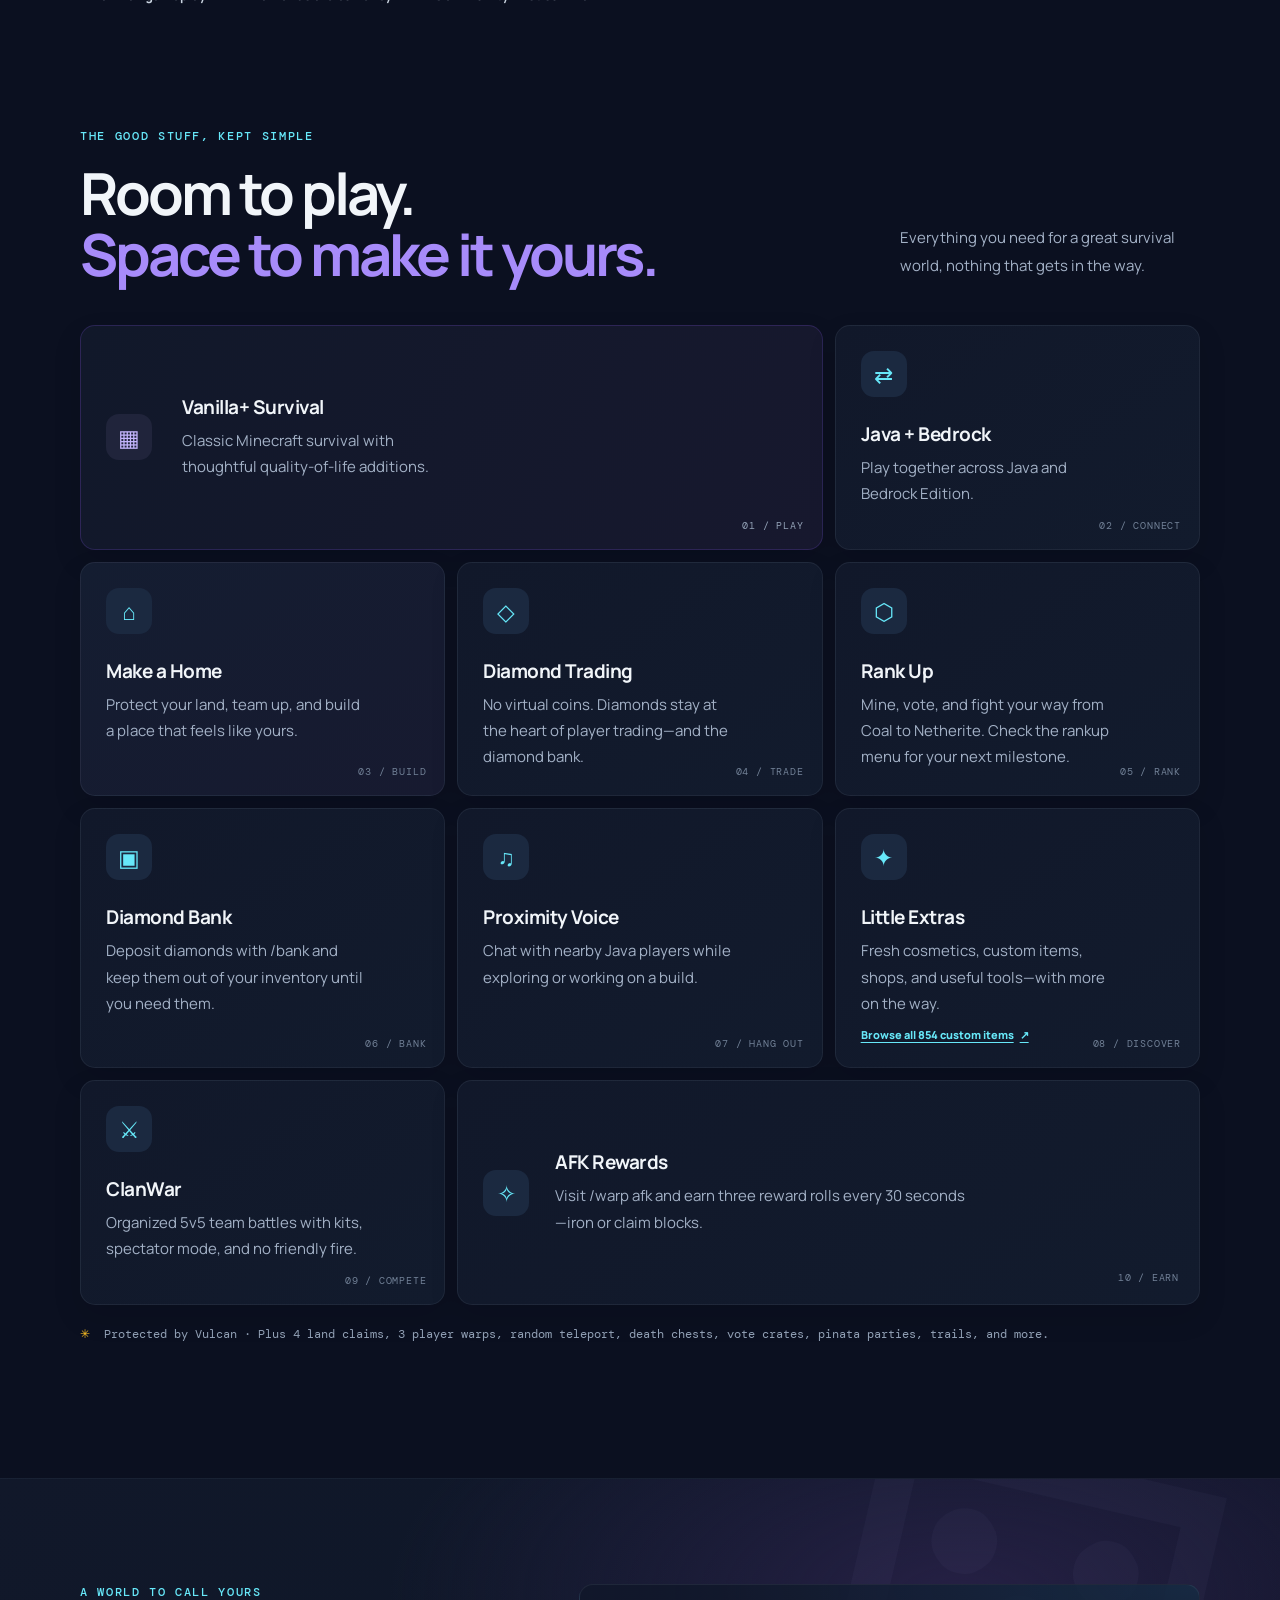
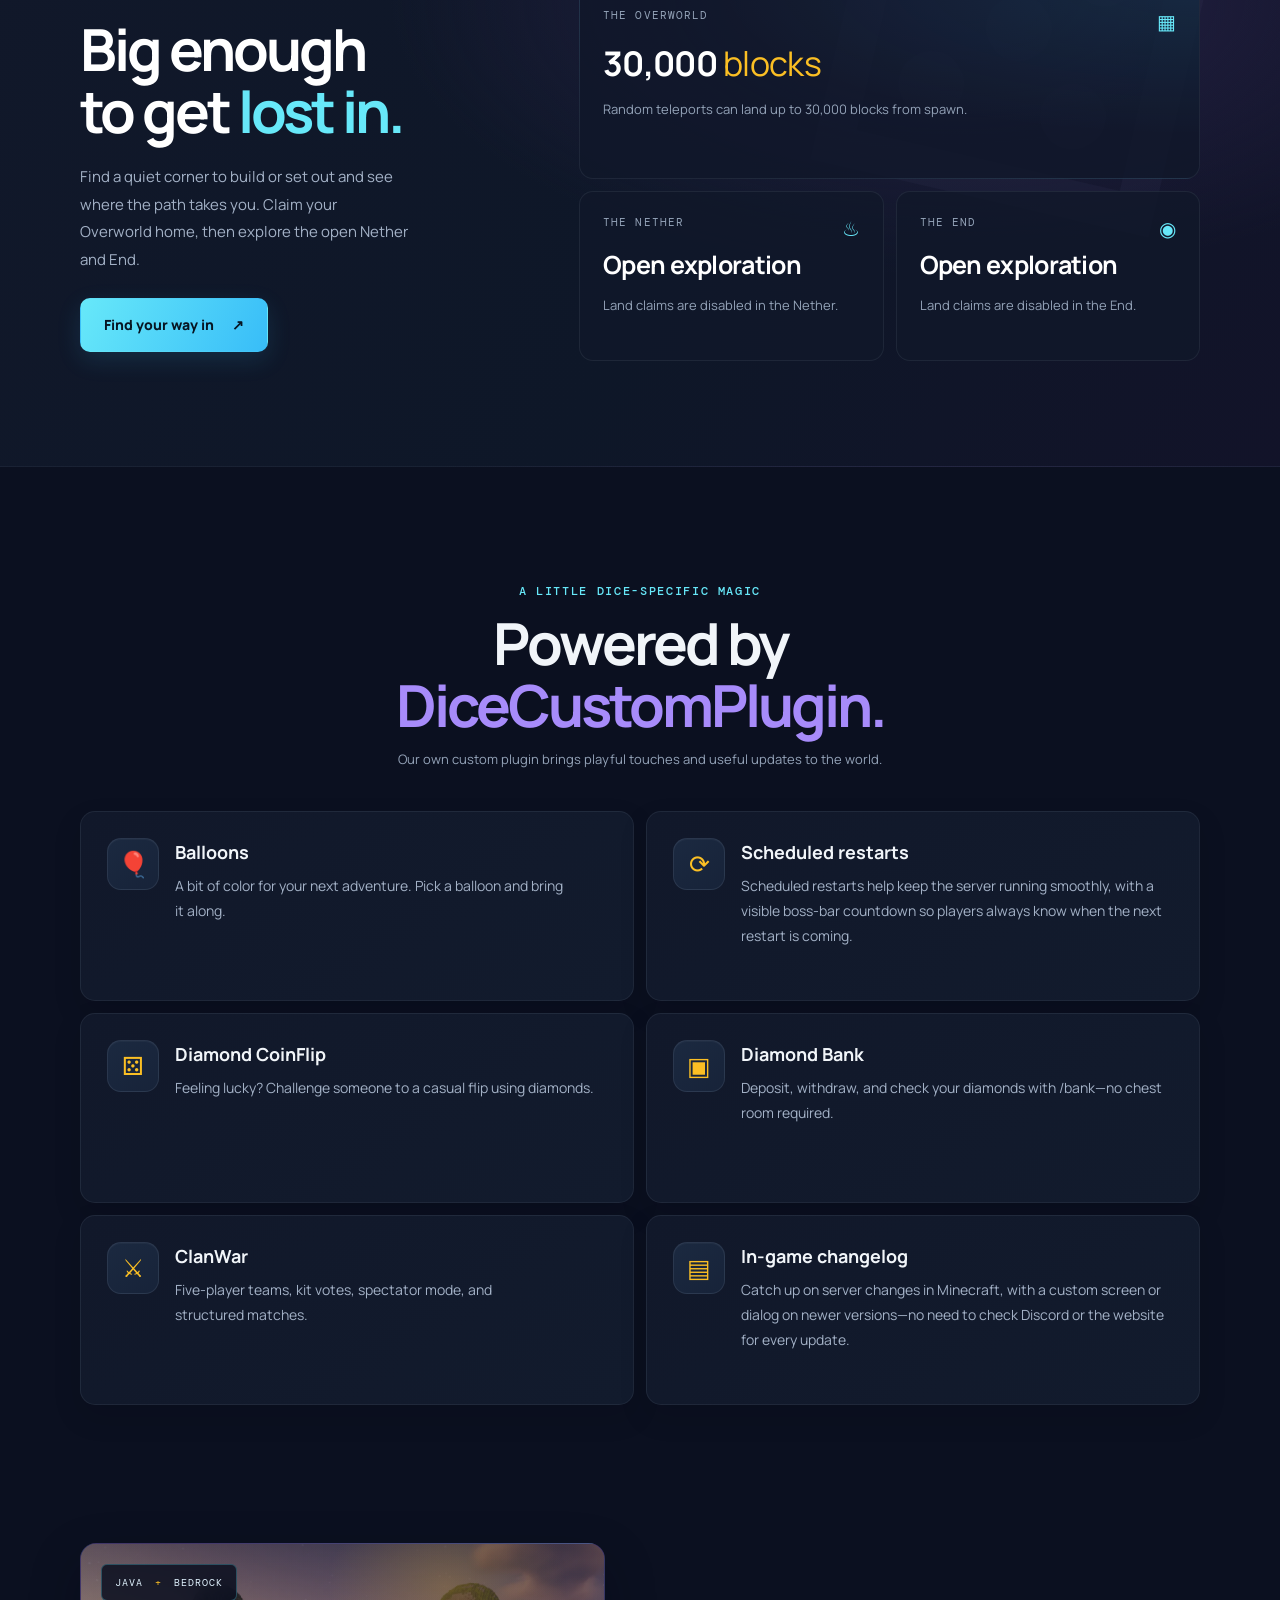
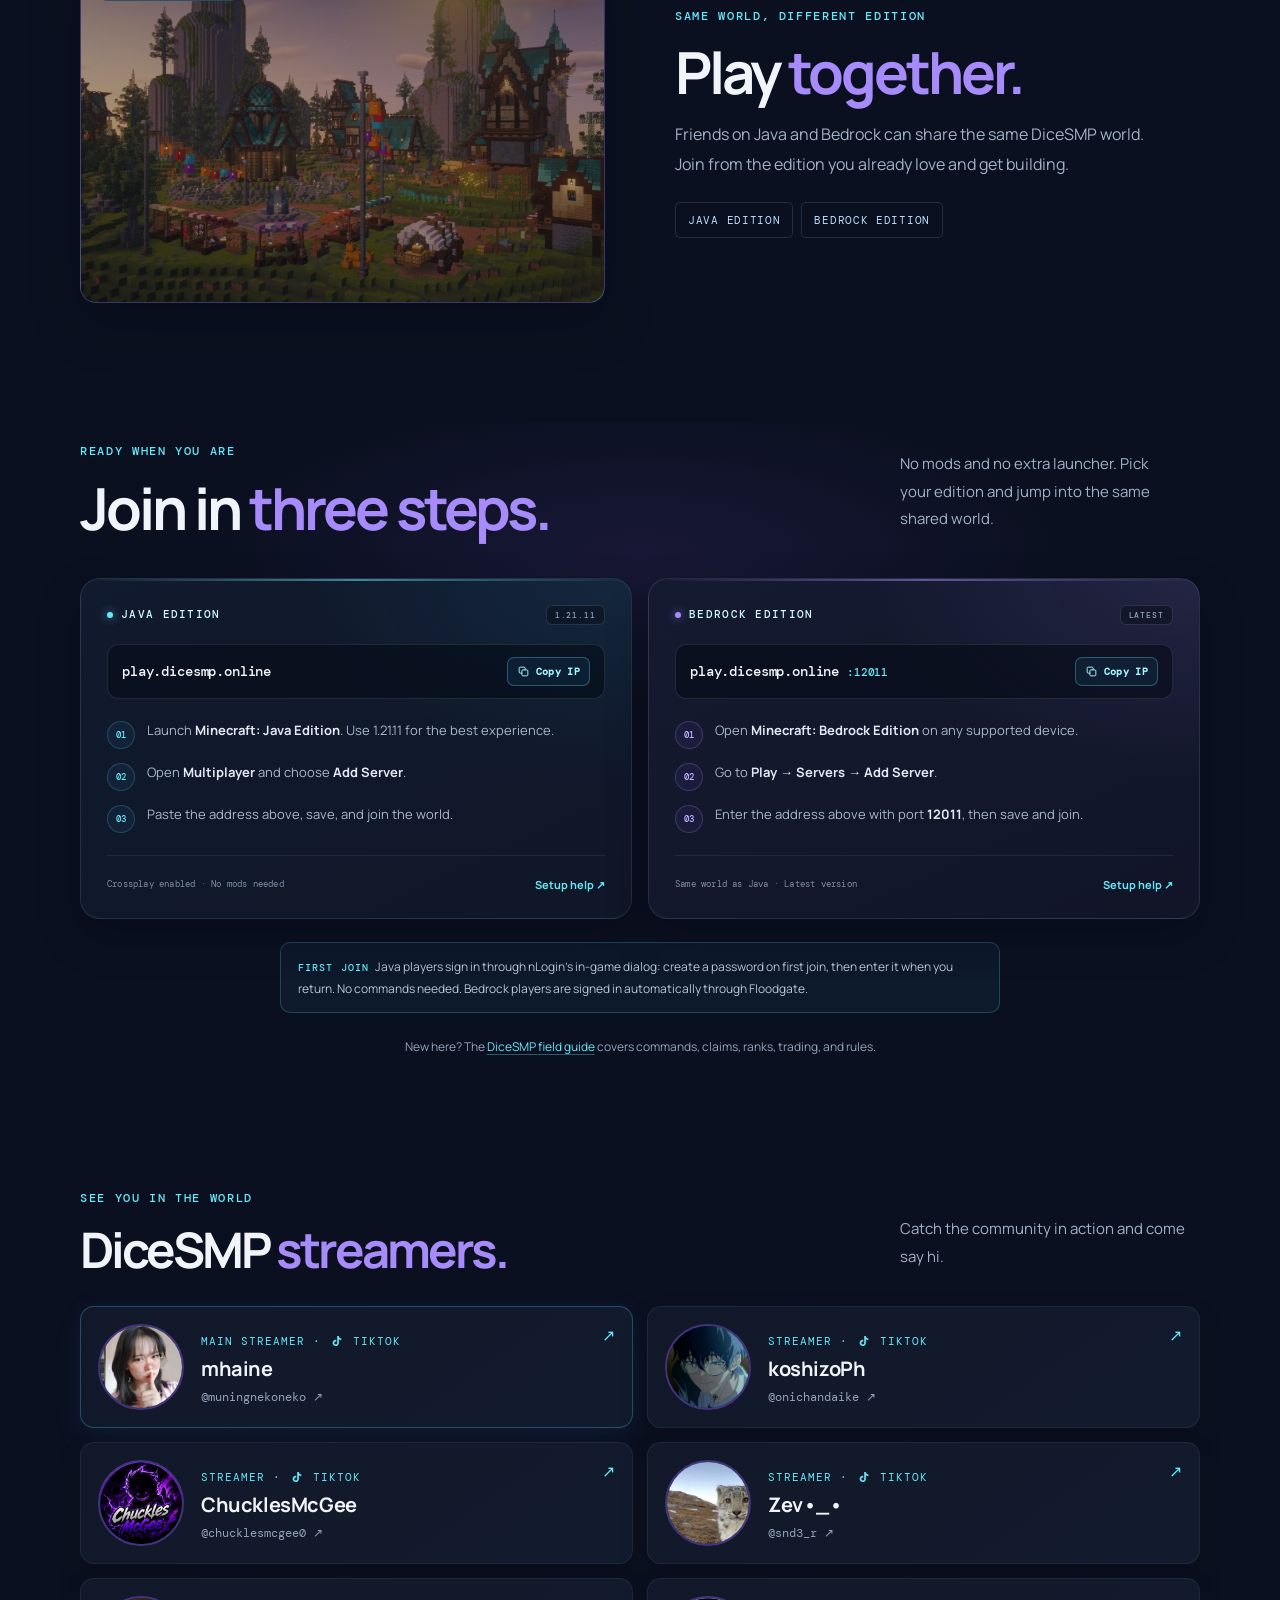
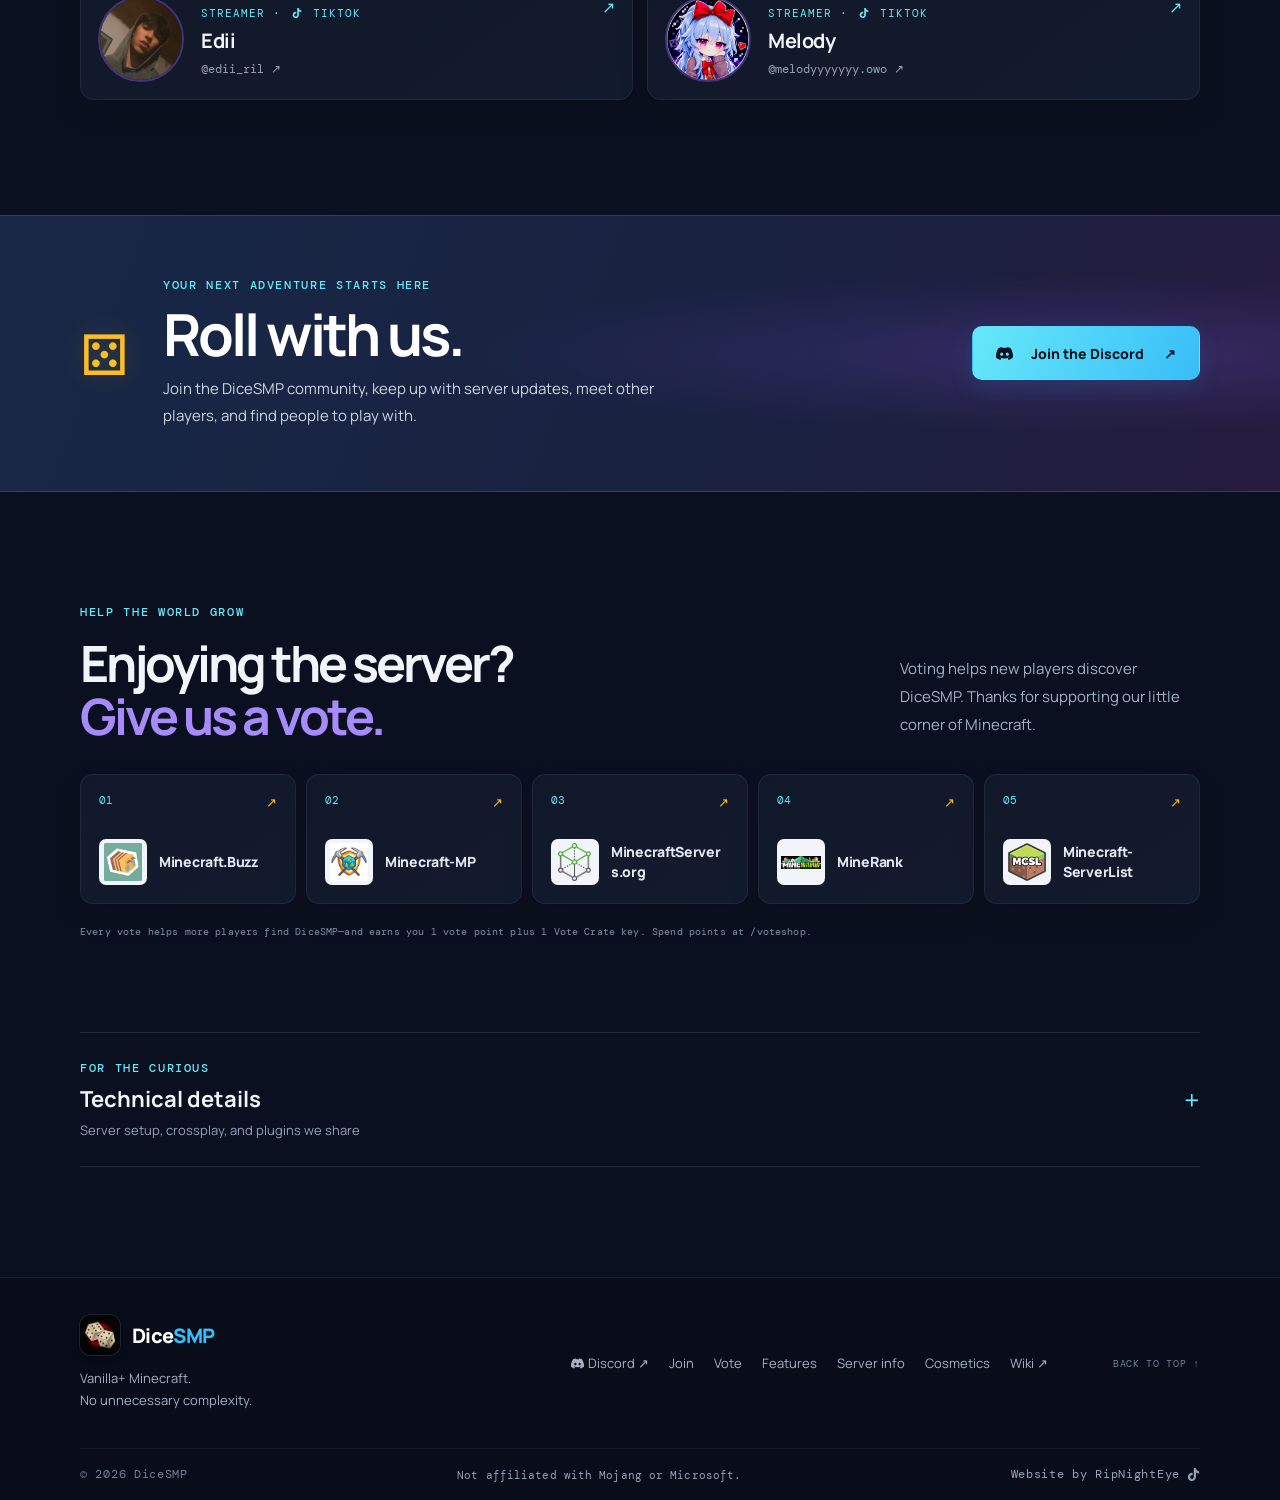
==== commit f2e69cd4: "update" ====
--- a/index.html
+++ b/index.html
@@ -139,8 +139,8 @@
       <a href="#join">Join</a>
       <a href="#streamers">Streamers</a>
       <a href="#vote">Vote</a>
-      <a href="wiki.html">Wiki</a>
-      <a href="cosmetics.html">Cosmetics</a>
+      <a href="/wiki">Wiki</a>
+      <a href="/cosmetics">Cosmetics</a>
       <a class="nav-cta" href="https://dsc.gg/dicesmp" target="_blank" rel="noopener noreferrer">
         <svg class="icon" aria-hidden="true"><use href="#icon-discord"></use></svg> Join Discord
       </a>
@@ -215,7 +215,7 @@
       </div>
       <div class="intro-note">
         <span class="note-dice" aria-hidden="true">⚄</span>
-        <p>“57 plugins behind the scenes,<br>but Minecraft still feels like Minecraft.”</p>
+        <p>"71 plugins behind the scenes,<br>but Minecraft still feels like Minecraft."</p>
         <span class="note-line" aria-hidden="true"></span><small>THE DICESMP PROMISE</small>
       </div>
       <div class="intro-tags"><span>✳ Vanilla+ gameplay</span><span>✳ Diamonds are currency</span><span>✳ Community-first survival</span></div>
@@ -265,7 +265,7 @@
         <article class="feature-card">
           <span class="feature-icon" aria-hidden="true">✦</span>
           <h3>Little Extras</h3><p>Fresh cosmetics, custom items, shops, and useful tools—with more on the way.</p>
-          <a class="card-link" href="cosmetics.html">Browse all 854 custom items <span aria-hidden="true">↗</span></a>
+          <a class="card-link" href="/cosmetics">Browse all 854 custom items <span aria-hidden="true">↗</span></a>
           <span class="card-index" aria-hidden="true">08 / DISCOVER</span>
         </article>
         <article class="feature-card">
@@ -279,7 +279,7 @@
           <span class="card-index" aria-hidden="true">10 / EARN</span>
         </article>
       </div>
-      <p class="features-footnote"><span aria-hidden="true">✳</span> Protected by Vulcan · Plus 4 land claims, 3 player warps, random teleport, death chests, vote crates, and more.</p>
+      <p class="features-footnote"><span aria-hidden="true">✳</span> Protected by Vulcan · Plus 4 land claims, 3 player warps, random teleport, death chests, vote crates, pinata parties, trails, and more.</p>
     </section>
 
     <section class="world-section" id="world">
@@ -351,7 +351,7 @@
           </ol>
           <div class="join-card-foot">
             <span class="join-foot-note">Crossplay enabled · No mods needed</span>
-            <a class="join-help-link" href="wiki.html#getting-started">Setup help ↗</a>
+            <a class="join-help-link" href="/wiki#getting-started">Setup help ↗</a>
           </div>
         </article>
         <article class="join-card join-card-bedrock">
@@ -372,12 +372,12 @@
           </ol>
           <div class="join-card-foot">
             <span class="join-foot-note">Same world as Java · Latest version</span>
-            <a class="join-help-link" href="wiki.html#getting-started">Setup help ↗</a>
+            <a class="join-help-link" href="/wiki#getting-started">Setup help ↗</a>
           </div>
         </article>
       </div>
       <p class="join-auth"><strong>FIRST JOIN</strong> Java players sign in through nLogin's in-game dialog: create a password on first join, then enter it when you return. No commands needed. Bedrock players are signed in automatically through Floodgate.</p>
-      <p class="join-note">New here? The <a href="wiki.html">DiceSMP field guide</a> covers commands, claims, ranks, trading, and rules.</p>
+      <p class="join-note">New here? The <a href="/wiki">DiceSMP field guide</a> covers commands, claims, ranks, trading, and rules.</p>
     </section>
 
     <section class="streamers section-wrap" id="streamers">
@@ -389,11 +389,6 @@
         <a class="streamer-card streamer-featured" href="https://www.tiktok.com/@muningnekoneko" target="_blank" rel="noopener noreferrer">
           <img src="Streamer PFP/mhaine.webp" alt="mhaine profile picture" width="86" height="86" loading="lazy" decoding="async">
           <div class="streamer-meta"><small>MAIN STREAMER · <svg class="icon" aria-hidden="true"><use href="#icon-tiktok"></use></svg> TIKTOK</small><h3>mhaine</h3><span>@muningnekoneko ↗</span></div>
-          <span class="streamer-arrow" aria-hidden="true">↗</span>
-        </a>
-        <a class="streamer-card" href="https://www.tiktok.com/@wanderpet69" target="_blank" rel="noopener noreferrer">
-          <img src="Streamer PFP/nom_nom.jpeg" alt="Nom_Nom profile picture" width="86" height="86" loading="lazy" decoding="async">
-          <div class="streamer-meta"><small>STREAMER · <svg class="icon" aria-hidden="true"><use href="#icon-tiktok"></use></svg> TIKTOK</small><h3>Nom_Nom</h3><span>@wanderpet69 ↗</span></div>
           <span class="streamer-arrow" aria-hidden="true">↗</span>
         </a>
         <a class="streamer-card" href="https://www.tiktok.com/@onichandaike" target="_blank" rel="noopener noreferrer">
@@ -411,6 +406,16 @@
           <div class="streamer-meta"><small>STREAMER · <svg class="icon" aria-hidden="true"><use href="#icon-tiktok"></use></svg> TIKTOK</small><h3>Zev•_•</h3><span>@snd3_r ↗</span></div>
           <span class="streamer-arrow" aria-hidden="true">↗</span>
         </a> 
+        <a class="streamer-card" href="https://www.tiktok.com/@edii_ril" target="_blank" rel="noopener noreferrer">
+          <img src="Streamer PFP/edii.jpeg" alt="Edii profile picture" width="86" height="86" loading="lazy" decoding="async">
+          <div class="streamer-meta"><small>STREAMER · <svg class="icon" aria-hidden="true"><use href="#icon-tiktok"></use></svg> TIKTOK</small><h3>Edii</h3><span>@edii_ril ↗</span></div>
+          <span class="streamer-arrow" aria-hidden="true">↗</span>
+        </a>
+        <a class="streamer-card" href="https://www.tiktok.com/@melodyyyyyyy.owo" target="_blank" rel="noopener noreferrer">
+          <img src="Streamer PFP/melodyyyyyyy.jpeg" alt="Melody profile picture" width="86" height="86" loading="lazy" decoding="async">
+          <div class="streamer-meta"><small>STREAMER · <svg class="icon" aria-hidden="true"><use href="#icon-tiktok"></use></svg> TIKTOK</small><h3>Melody</h3><span>@melodyyyyyyy.owo ↗</span></div>
+          <span class="streamer-arrow" aria-hidden="true">↗</span>
+        </a>
       </div>
     </section>
 
@@ -467,14 +472,14 @@
           <div class="technical-facts">
             <p><span>Server software</span><strong>Purpur 1.21.11</strong></p>
             <p><span>Crossplay</span><strong>Geyser + Floodgate</strong></p>
-            <p><span>Plugins</span><strong>57 plugins</strong></p>
+            <p><span>Plugins</span><strong>71 plugins</strong></p>
             <p><span>Economy</span><strong>Diamonds, player trading, and /bank</strong></p>
             <p><span>Progression</span><strong>Coal → Netherite ranks</strong></p>
           </div>
           <div class="plugin-list">
             <h3>Plugin list</h3>
             <small class="plugin-note">Some security and server management plugins are intentionally hidden.</small>
-            <p>MiniMOTD · nightcore · REDACTED_01 · REDACTED_02 · SkBee · AngelChest · AxAFKZone · AxInventoryRestore · AxiomPaper · BetterTeams · ChatGames · ChestSort · Chunky · Citizens · Clumps · CoreProtect · REDACTED_03 · DiceCustomPlugin · DiscordSRV · Essentials · EssentialsChat · EssentialsGeoIP · EssentialsSpawn · ExcellentCrates · REDACTED_04 · floodgate · Geyser-Spigot · GriefPrevention · InteractiveChat · InteractiveChatDiscordSrvAddon · ItemsAdder · LagFixer · REDACTED_05 · Multiverse-Core · REDACTED_06 · REDACTED_07 · nLogin · REDACTED_08 · PinataParty · PlaceholderAPI · pwarps · Shopkeepers · Simple_RTP · SkinsRestorer · Skript · skript-gui · skript-worldguard · TAB · Vault · ViaBackwards · ViaVersion · voicechat · VoidGen · Votifier · VotingPlugin · REDACTED_09 · REDACTED_10</p>
+            <p>MiniMOTD · nightcore · REDACTED_01 · REDACTED_02 · SkBee · ajLeaderboards · AngelChest · ArenaRegeneration · AxAFKZone · AxInventoryRestore · AxiomPaper · BetterTeams · ChatColor · ChatGames · ChestSort · Chunky · Citizens · Clumps · CoreProtect · REDACTED_03 · DecentHolograms · DeluxeMenus · DiceCustomPlugin · DiscordSRV · Essentials · EssentialsChat · EssentialsGeoIP · EssentialsSpawn · ExcellentCrates · REDACTED_04 · floodgate · Geyser-Spigot · GivePet · GriefPrevention · GSit · InteractiveChat · InteractiveChatDiscordSrvAddon · ItemsAdder · LagFixer · REDACTED_05 · Multiverse-Core · Multiverse-Inventories · REDACTED_06 · REDACTED_07 · nLogin · REDACTED_08 · PvPManager · PinataParty · PlaceholderAPI · pwarps · ServerChangelogs · Shopkeepers · Simple_RTP · SkinsRestorer · Skript · Skript-LuckPerms · skript-gui · skript-placeholders · skript-worldguard · SuperTrailsPro · TAB · Vault · ViaBackwards · ViaVersion · voicechat · VoidGen · Votifier · VotingPlugin · Vouchers · REDACTED_09 · REDACTED_10</p>
           </div>
         </div>
       </details>
@@ -496,8 +501,8 @@
         <a href="#vote">Vote</a>
         <a href="#features">Features</a>
         <a href="#server-info">Server info</a>
-        <a href="cosmetics.html">Cosmetics</a>
-        <a href="wiki.html">Wiki ↗</a>
+        <a href="/cosmetics">Cosmetics</a>
+        <a href="/wiki">Wiki ↗</a>
       </nav>
       <a class="back-top" href="#home">BACK TO TOP ↑</a>
     </div>
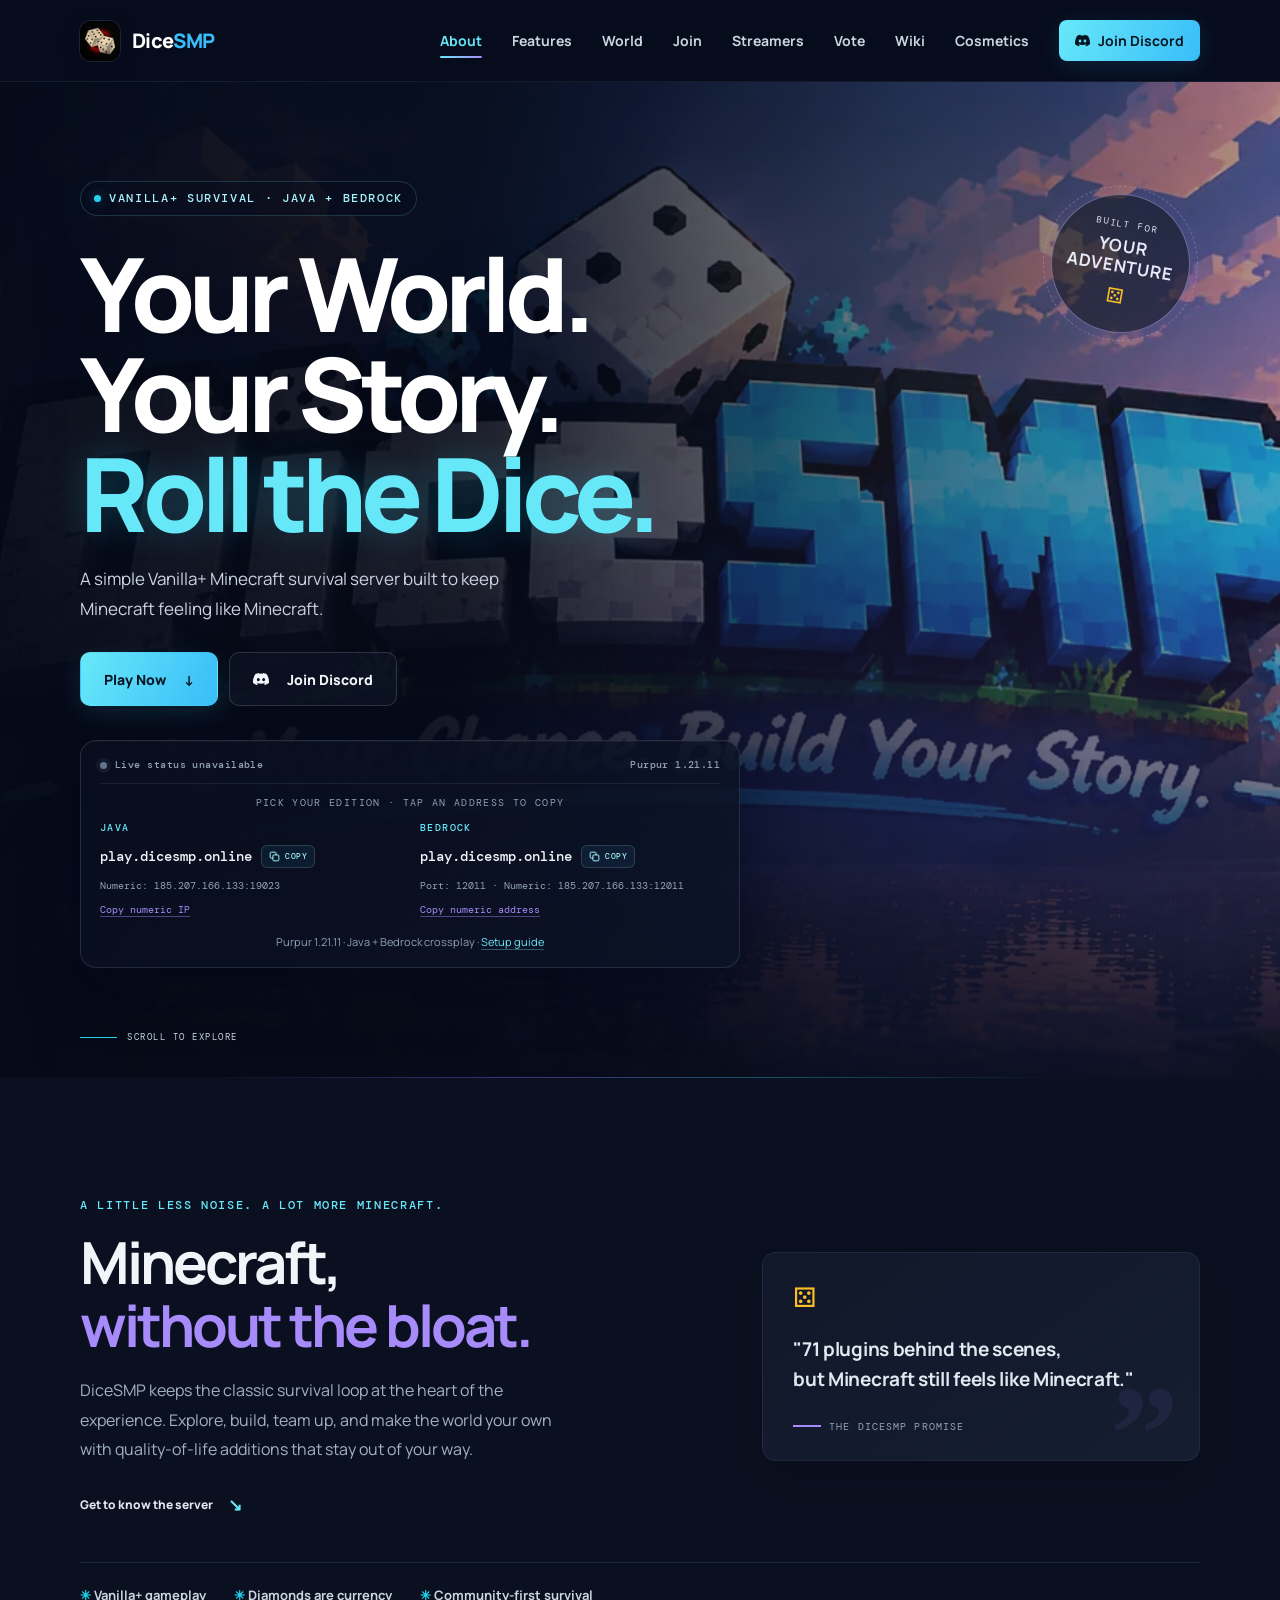
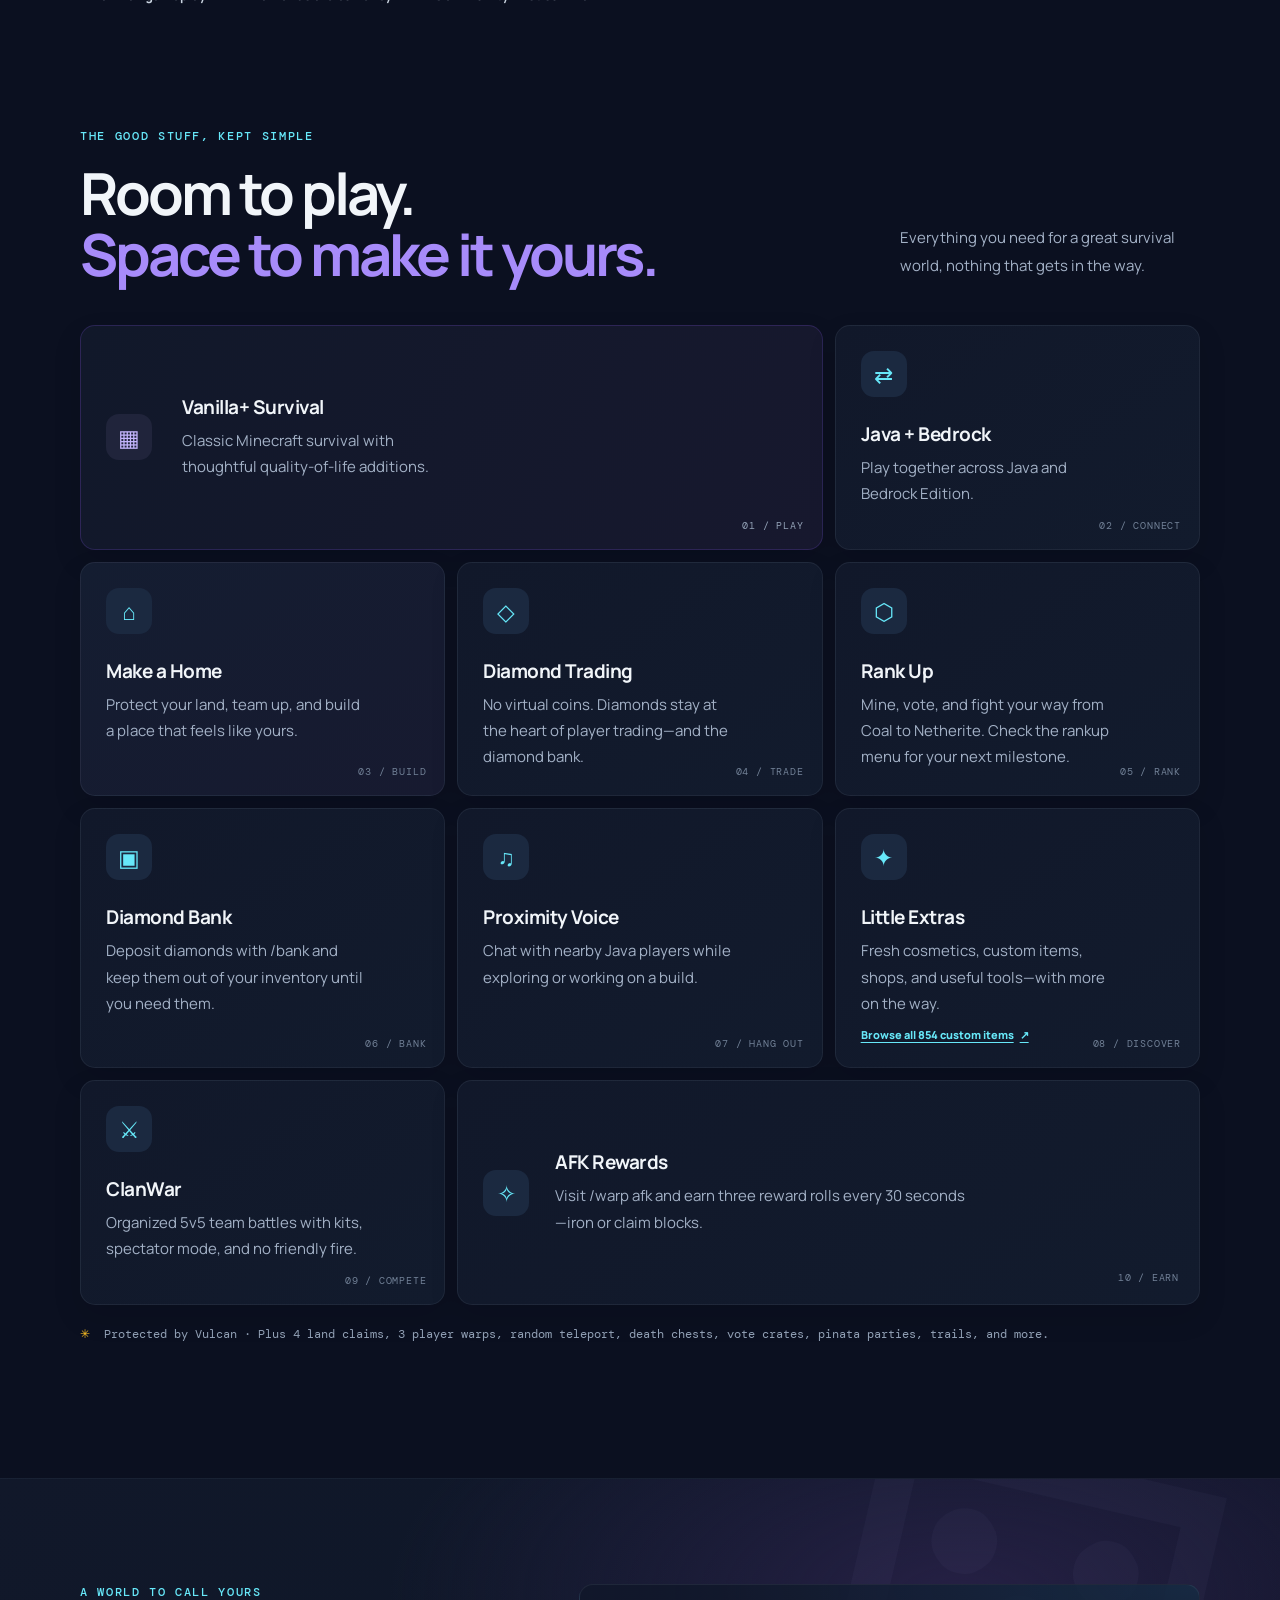
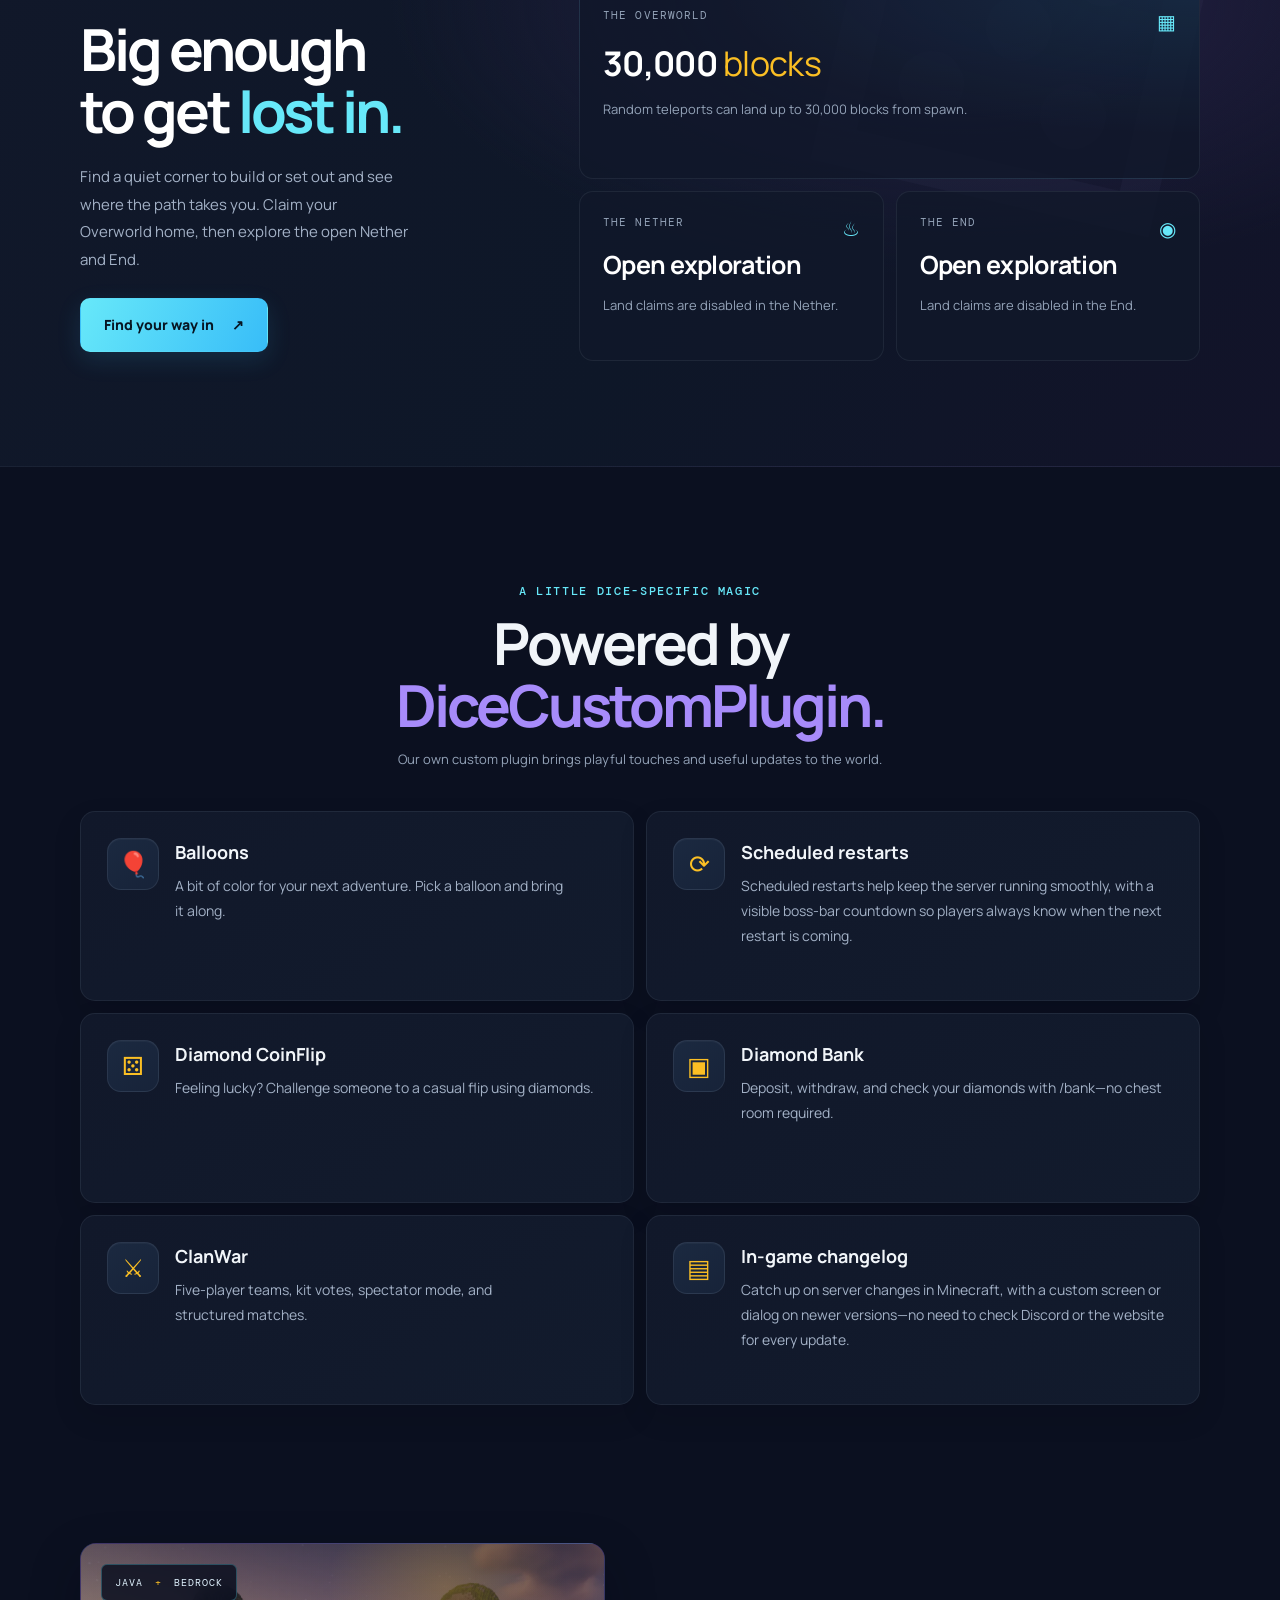
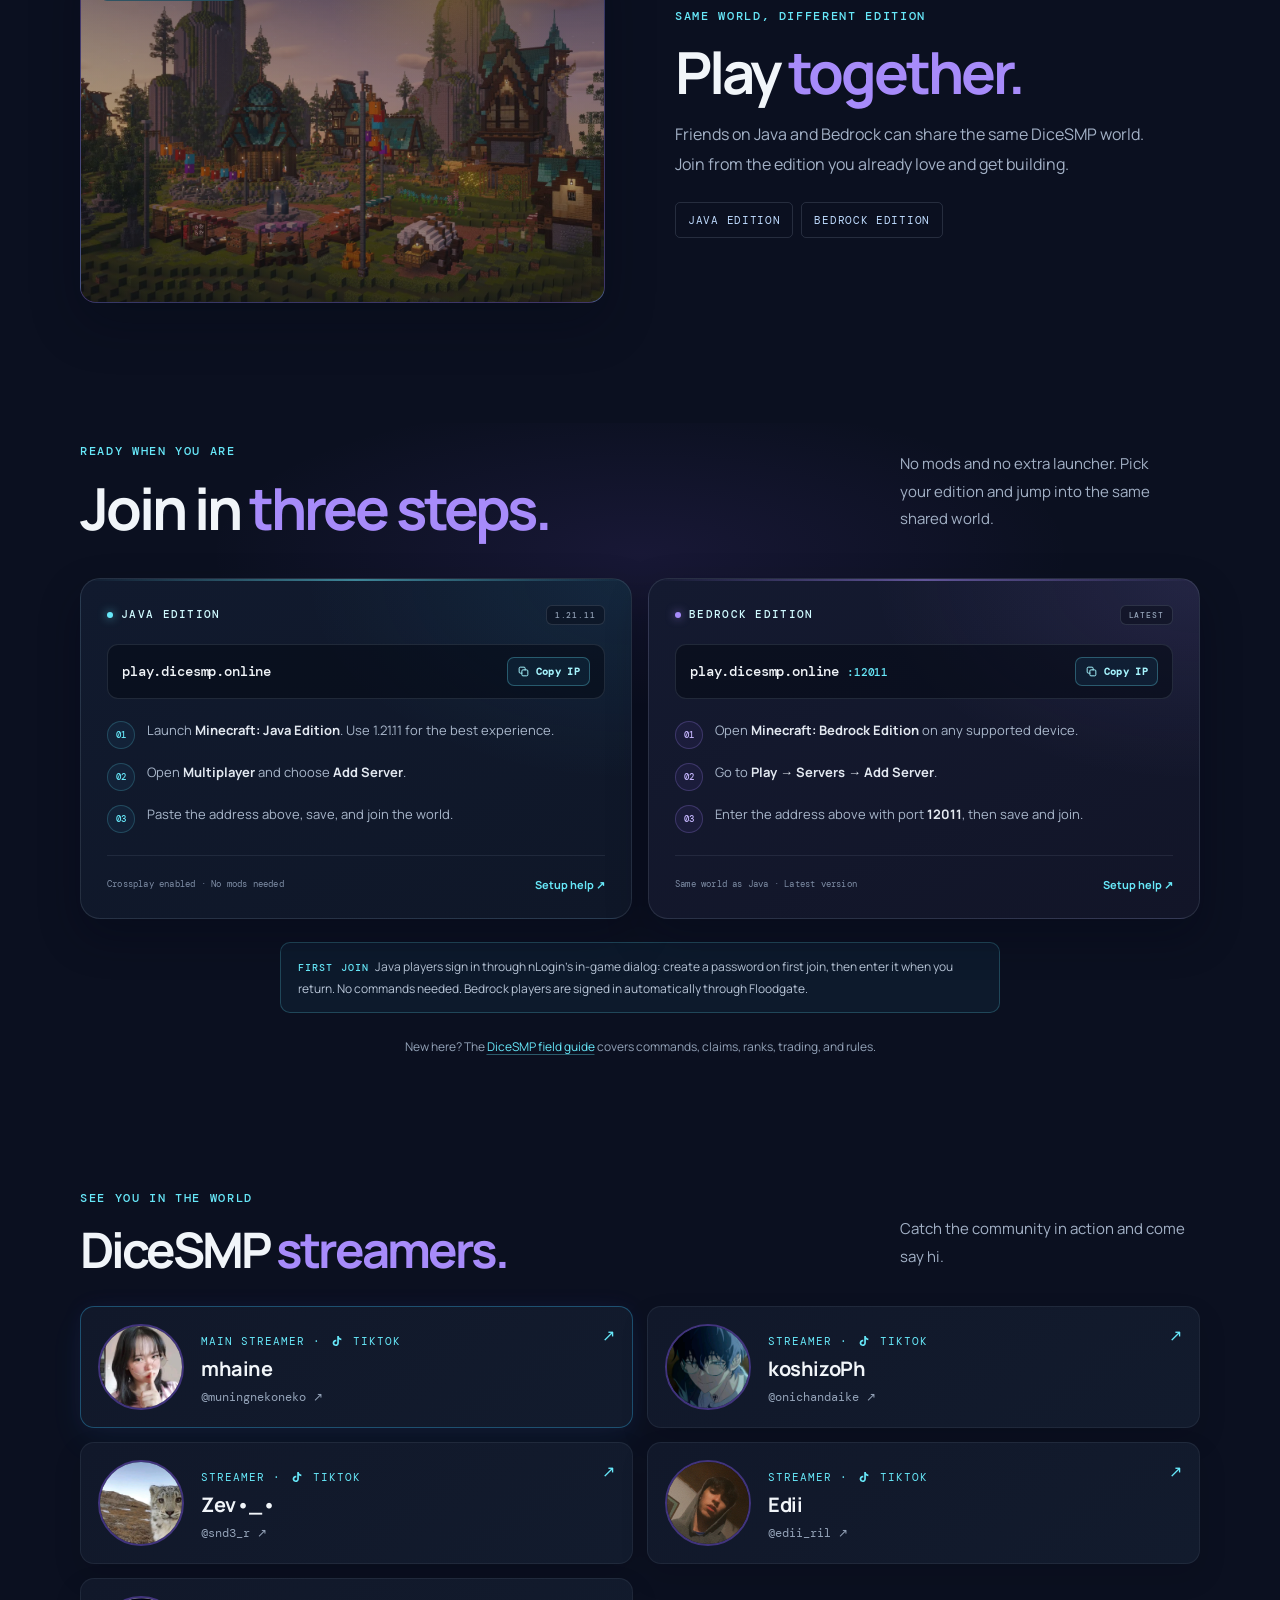
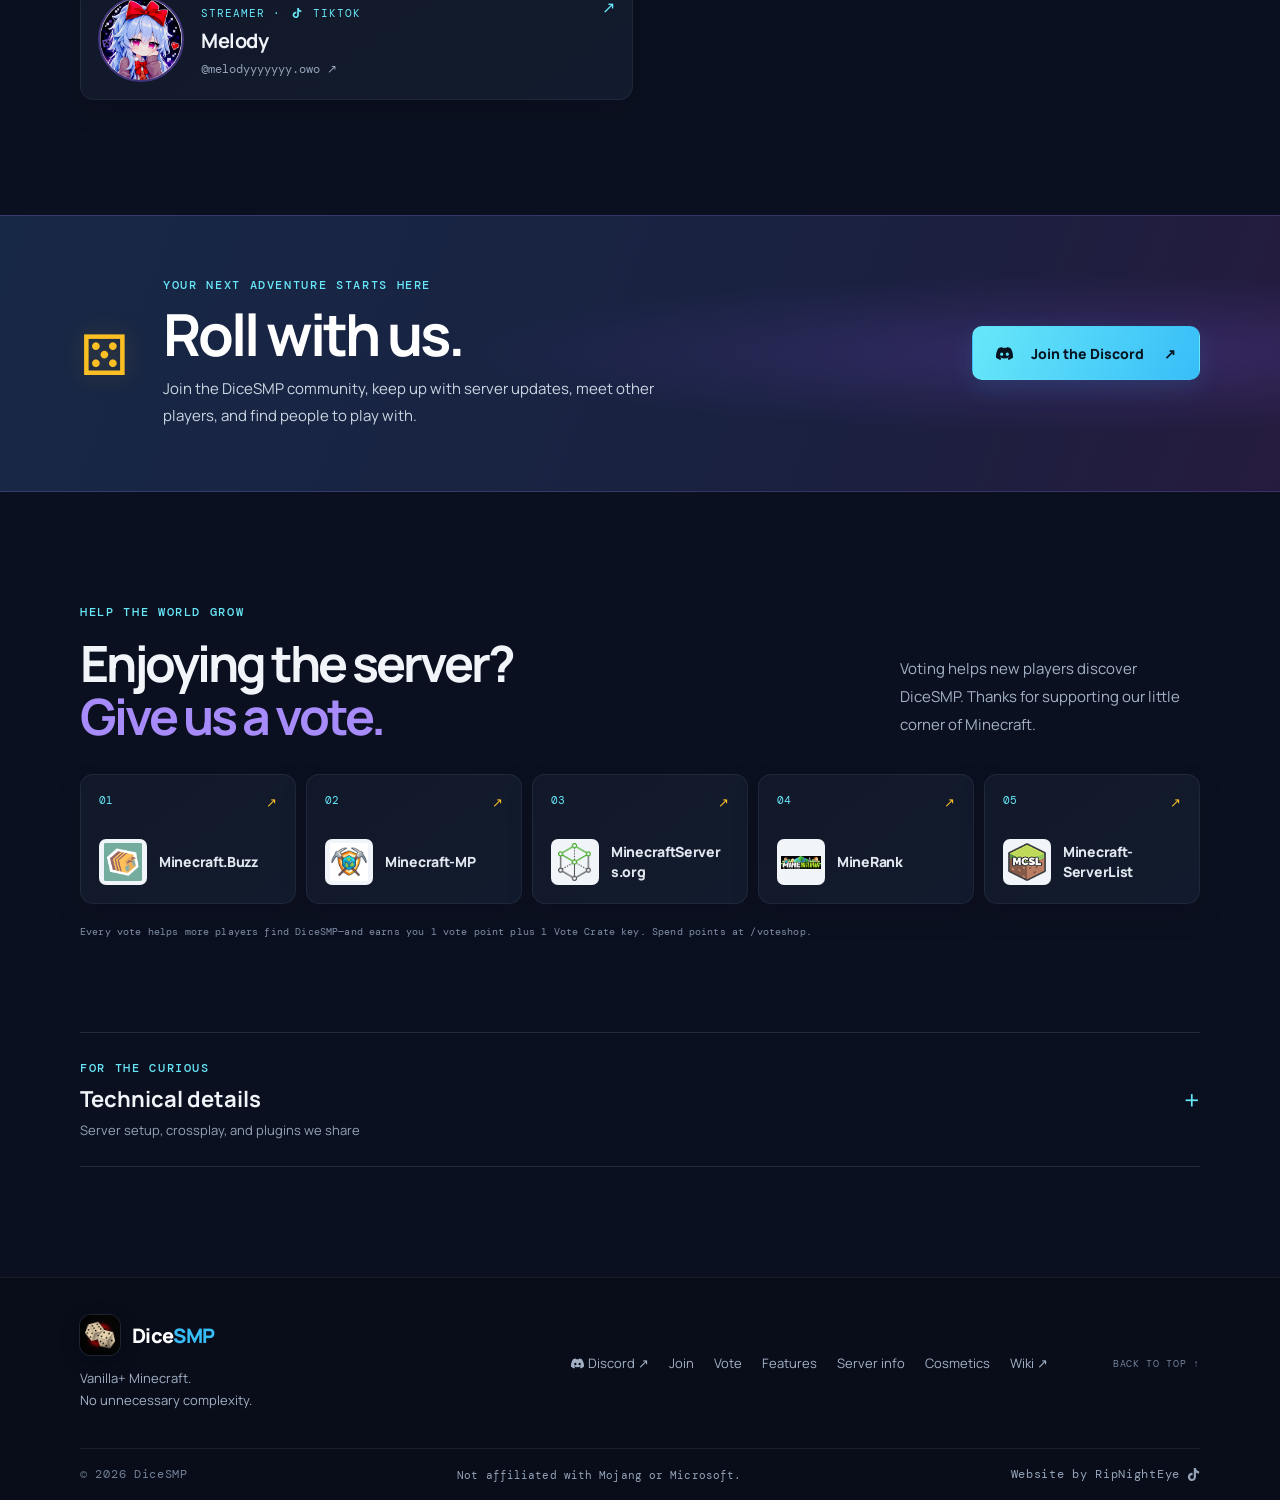
==== commit 95f735e1: "Remove ChucklesMcGee streamer card Removed ChucklesMcGee streamer card from the index." ====
--- a/index.html
+++ b/index.html
@@ -396,11 +396,6 @@
           <div class="streamer-meta"><small>STREAMER · <svg class="icon" aria-hidden="true"><use href="#icon-tiktok"></use></svg> TIKTOK</small><h3>koshizoPh</h3><span>@onichandaike ↗</span></div>
           <span class="streamer-arrow" aria-hidden="true">↗</span>
         </a>
-        <a class="streamer-card" href="https://www.tiktok.com/@chucklesmcgee0" target="_blank" rel="noopener noreferrer">
-          <img src="Streamer PFP/ChucklesMcGee.jpeg" alt="ChucklesMcGee profile picture" width="86" height="86" loading="lazy" decoding="async">
-          <div class="streamer-meta"><small>STREAMER · <svg class="icon" aria-hidden="true"><use href="#icon-tiktok"></use></svg> TIKTOK</small><h3>ChucklesMcGee</h3><span>@chucklesmcgee0 ↗</span></div>
-          <span class="streamer-arrow" aria-hidden="true">↗</span>
-        </a> 
         <a class="streamer-card" href="https://www.tiktok.com/@snd3_r" target="_blank" rel="noopener noreferrer">
           <img src="Streamer PFP/rev.webp" alt="Rev profile picture" width="86" height="86" loading="lazy" decoding="async">
           <div class="streamer-meta"><small>STREAMER · <svg class="icon" aria-hidden="true"><use href="#icon-tiktok"></use></svg> TIKTOK</small><h3>Zev•_•</h3><span>@snd3_r ↗</span></div>
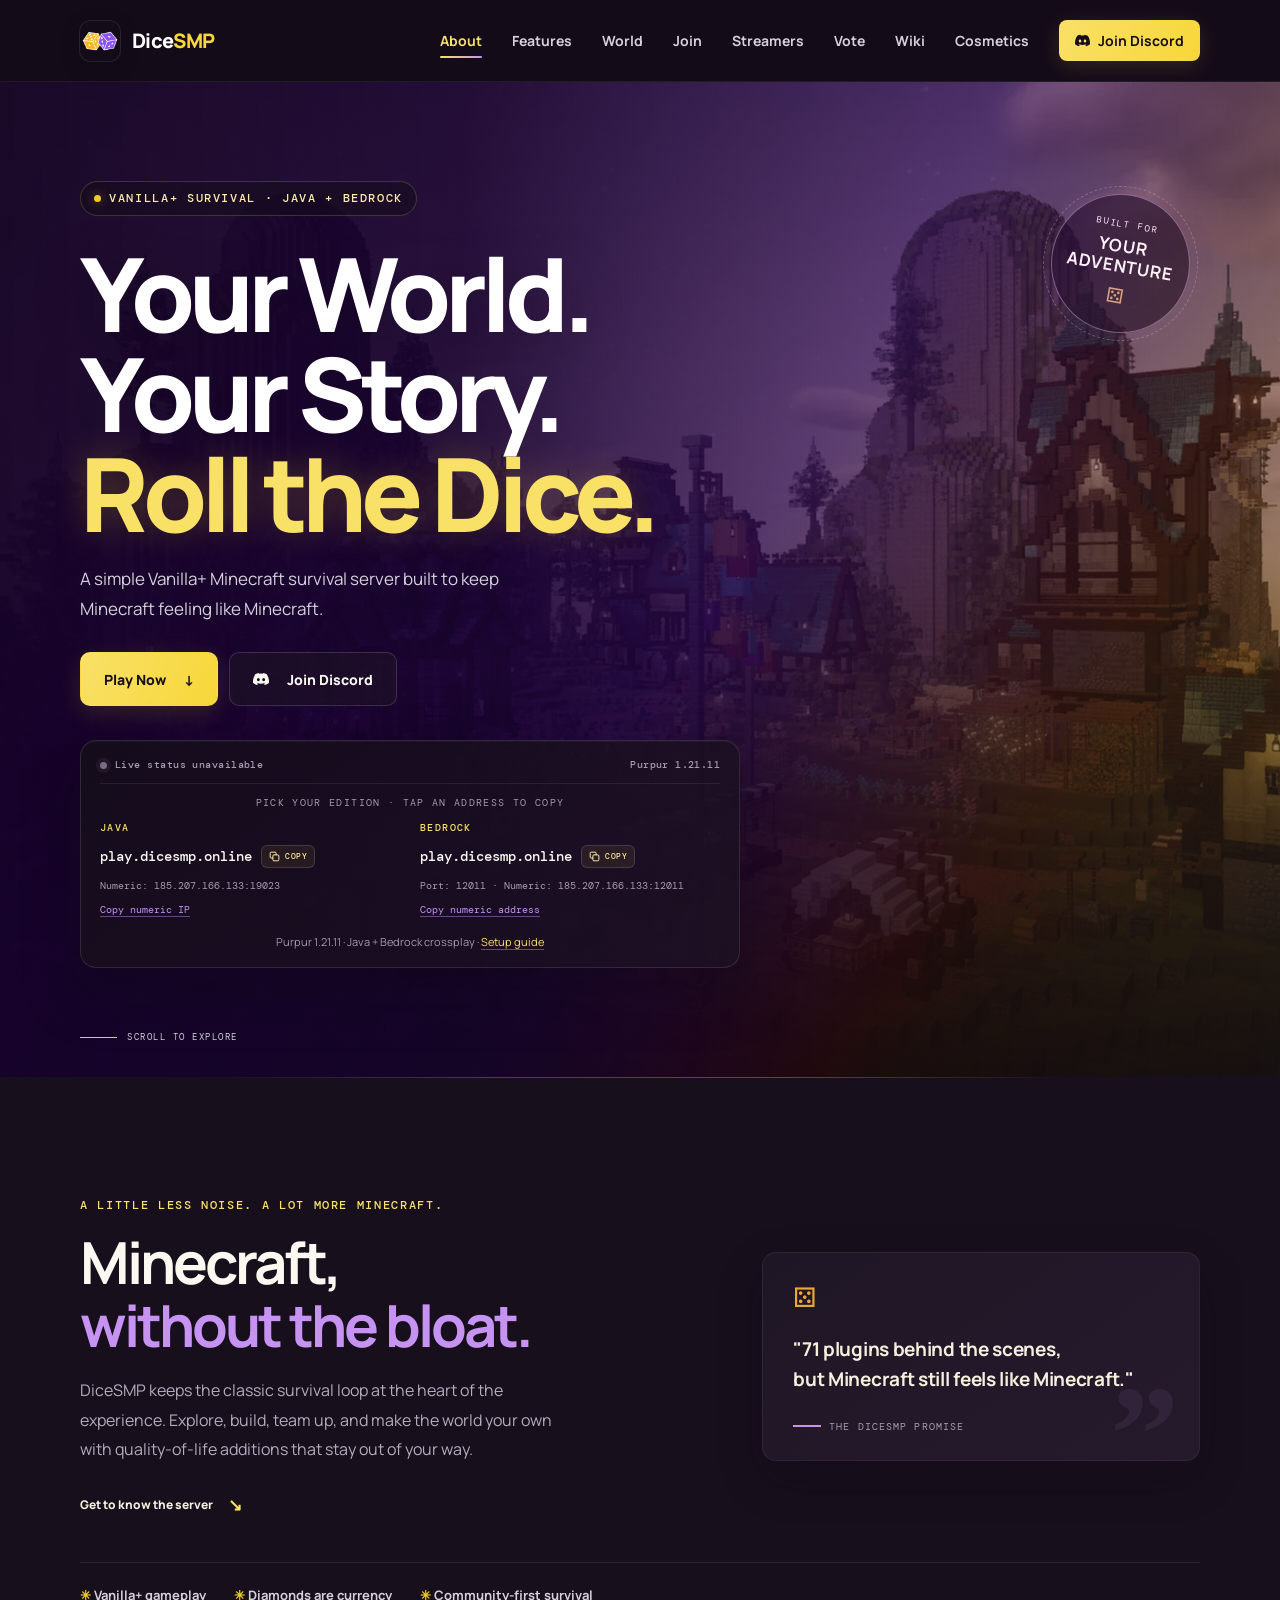
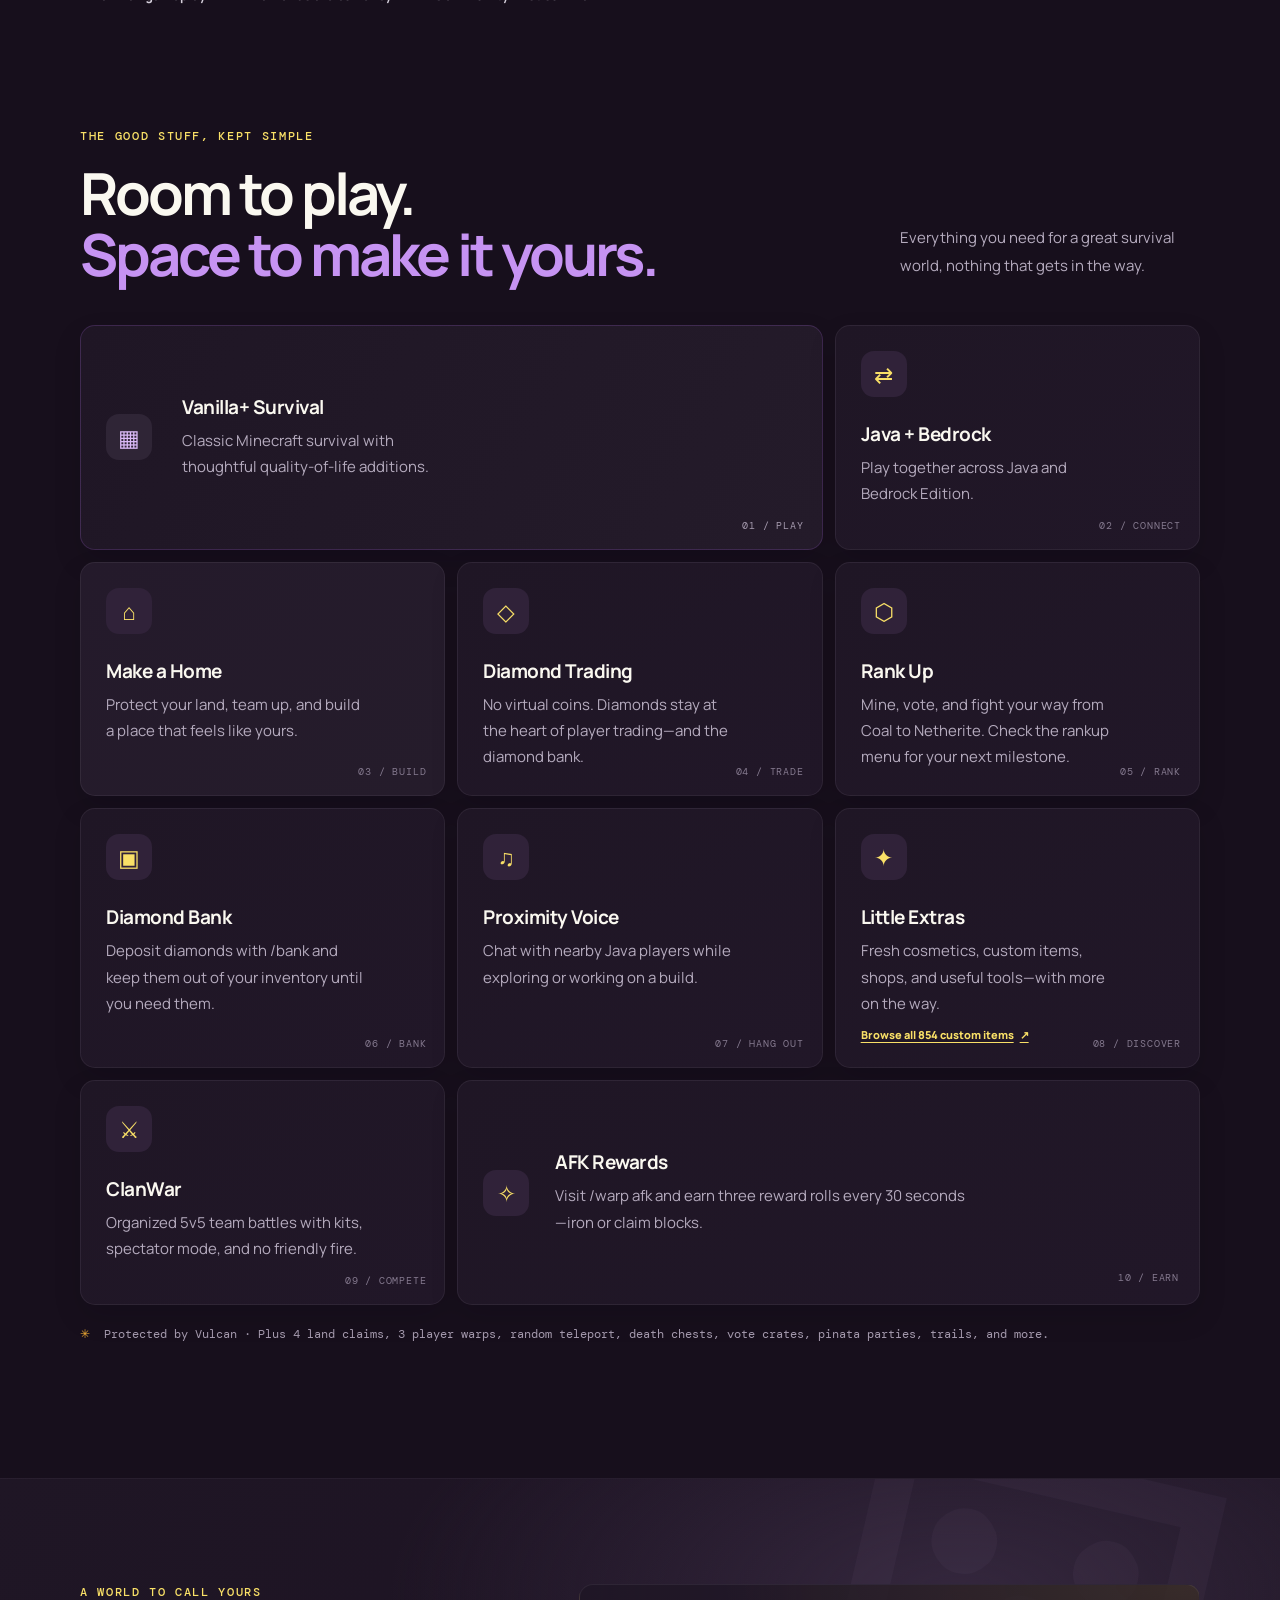
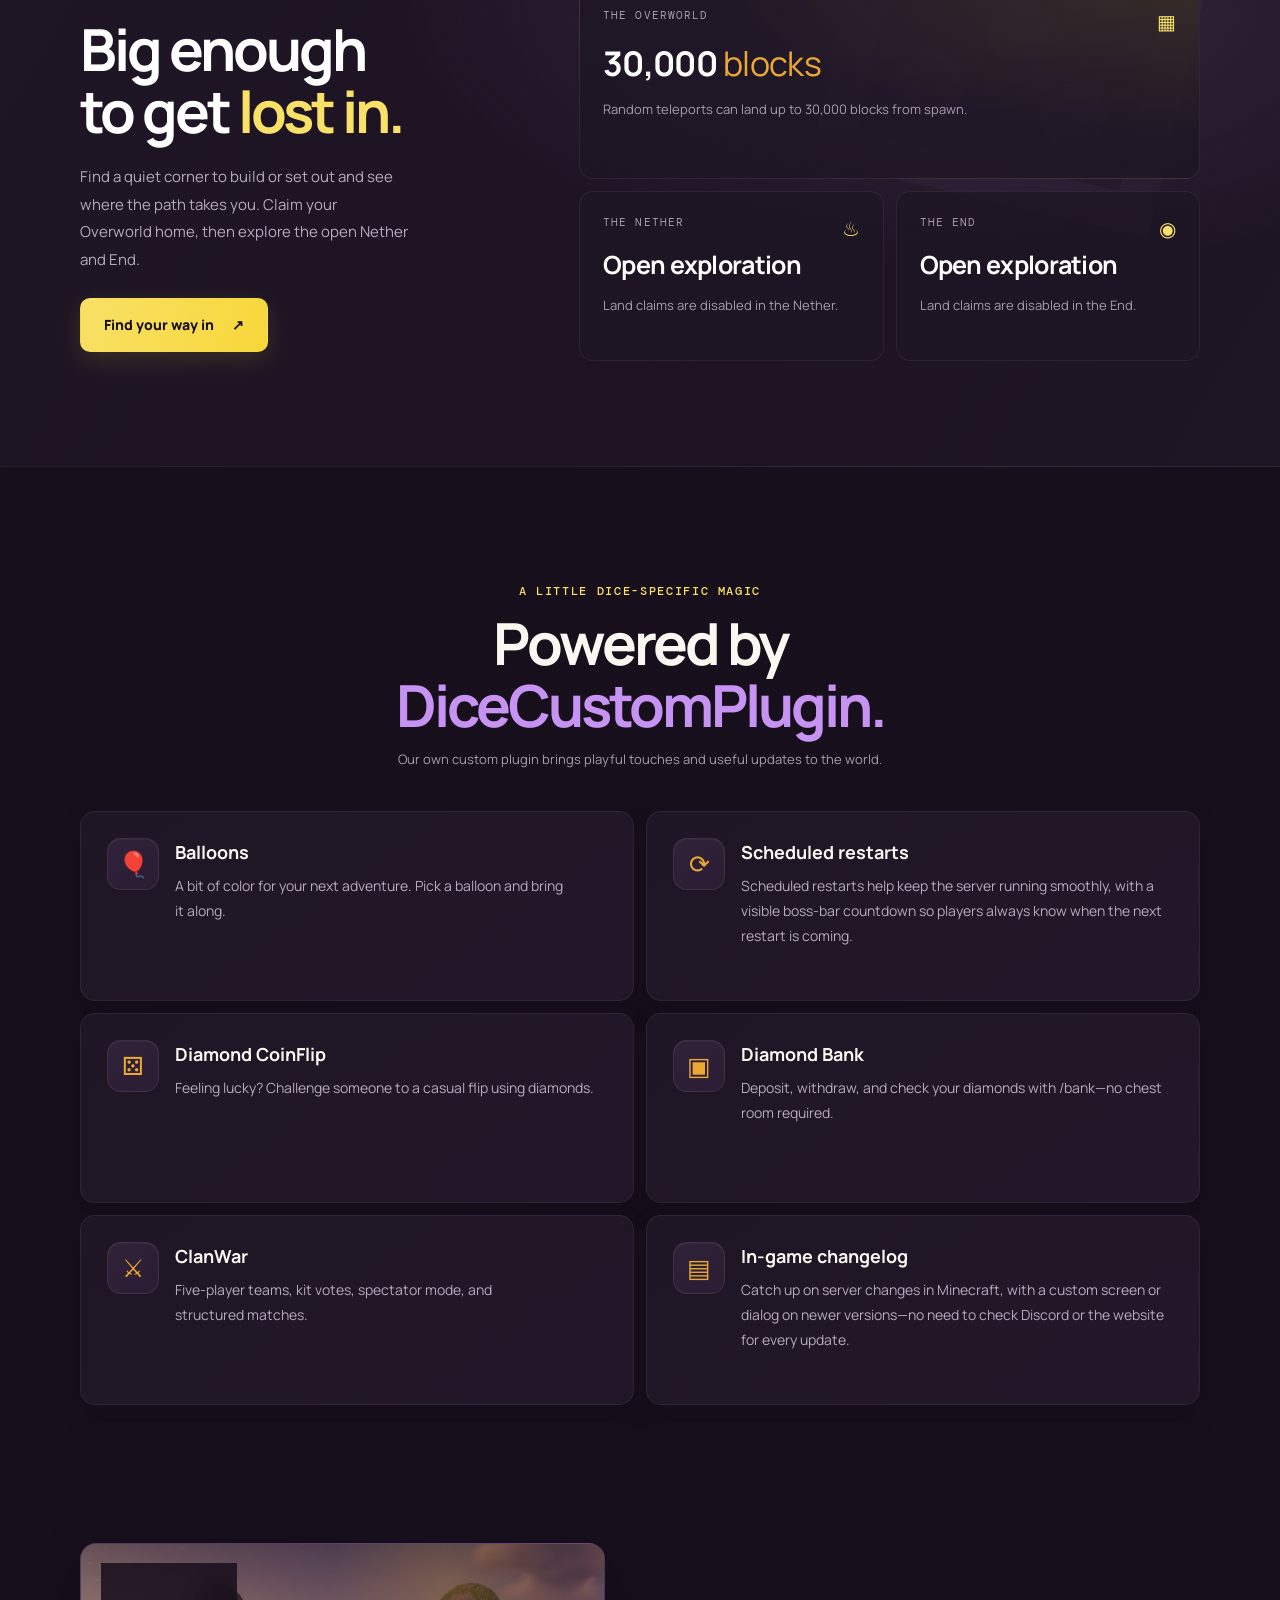
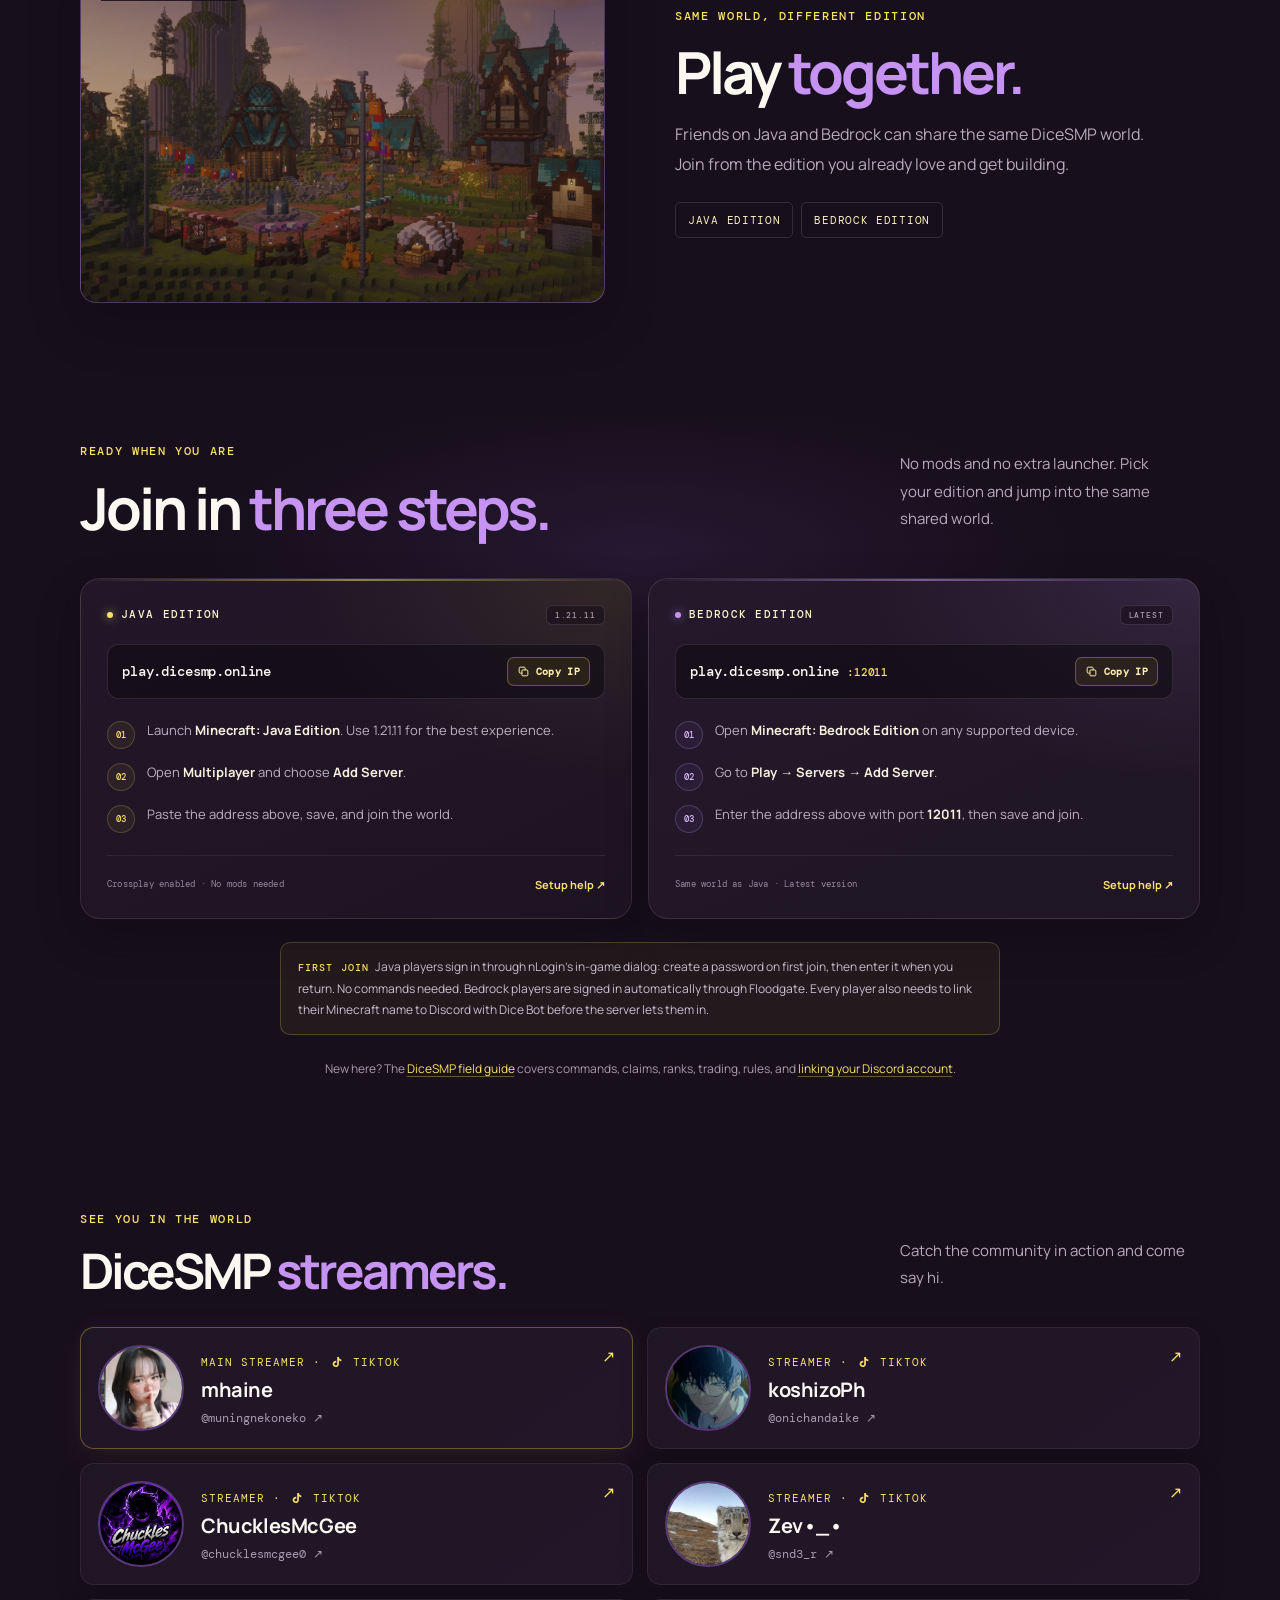
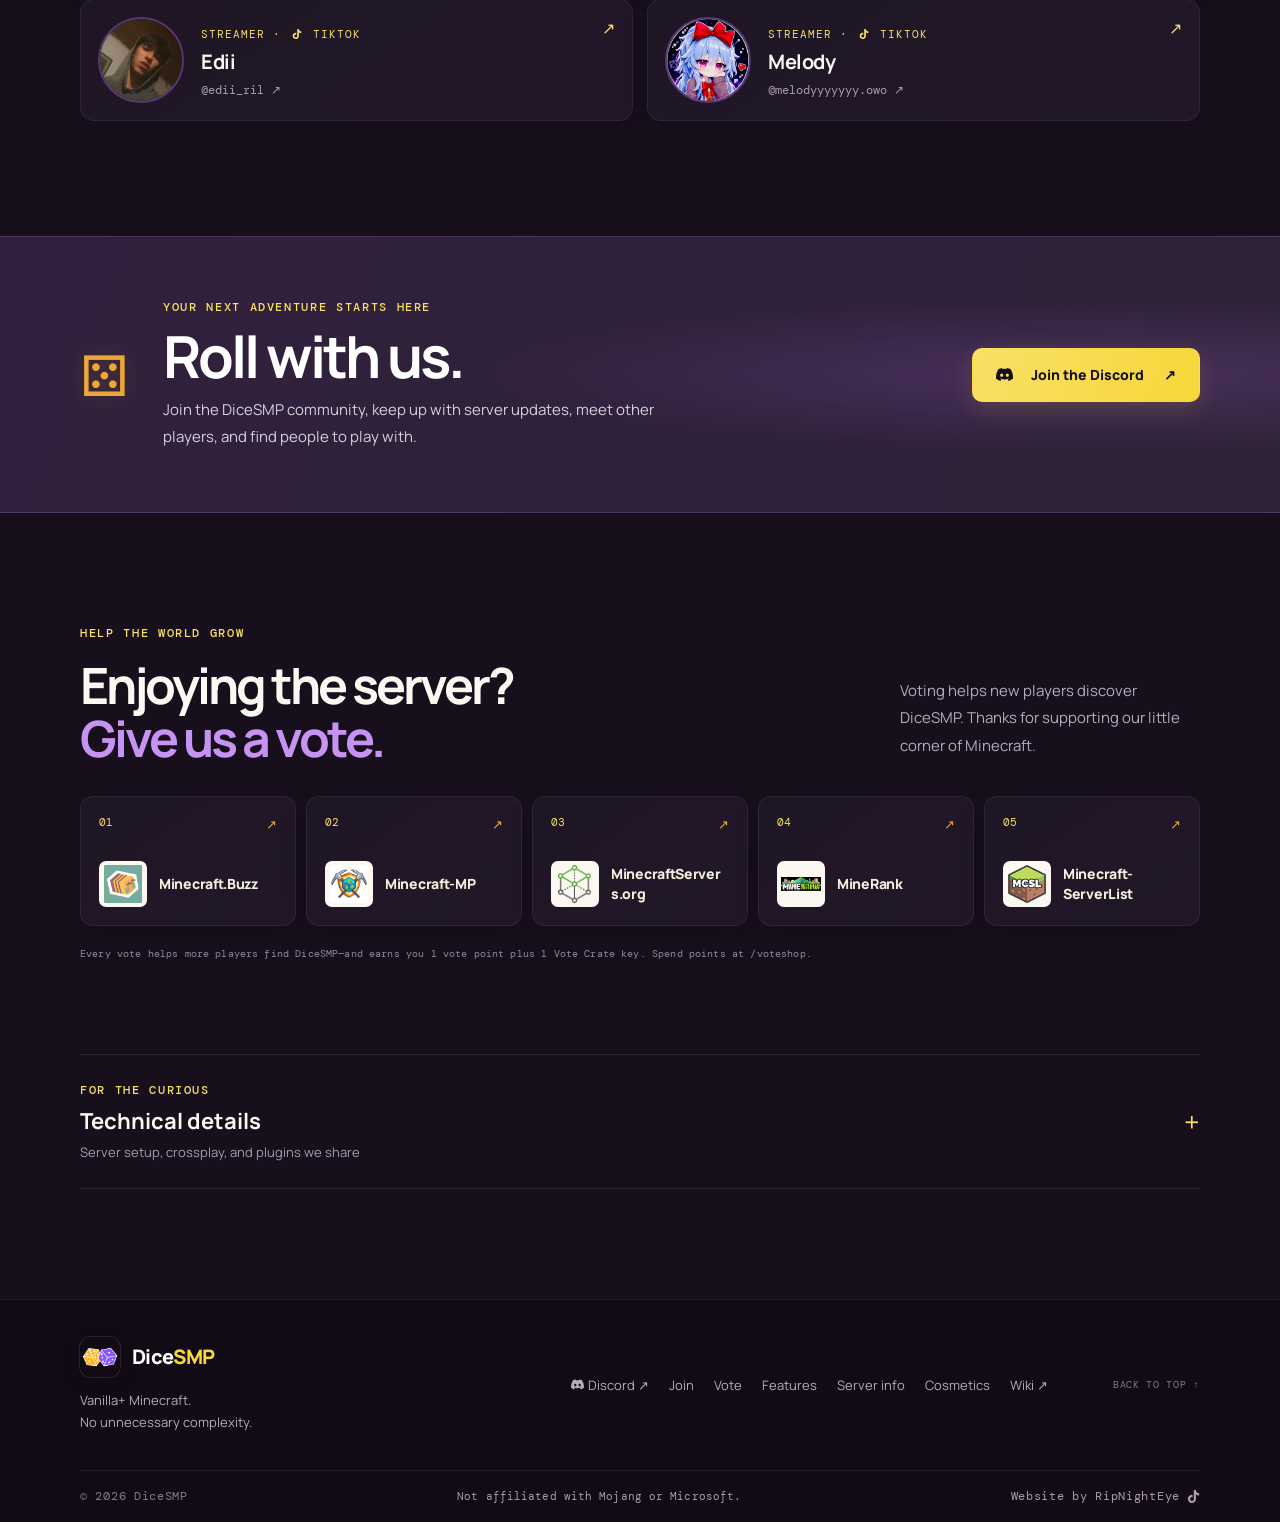
==== commit 242d4f7c: "added how to link and redownload resourcepack" ====
--- a/index.html
+++ b/index.html
@@ -3,7 +3,7 @@
 <head>
   <meta charset="utf-8">
   <meta name="viewport" content="width=device-width, initial-scale=1">
-  <meta name="theme-color" content="#0b1020">
+  <meta name="theme-color" content="#170f1c">
   <meta name="color-scheme" content="dark">
   <meta name="description" content="DiceSMP is a community-focused Vanilla+ Minecraft survival server for Java and Bedrock. Explore, build, trade with diamonds, and roll the dice.">
   <meta name="author" content="DiceSMP">
@@ -17,20 +17,20 @@
   <meta property="og:locale" content="en_US">
   <meta property="og:url" content="https://web.dicesmp.online/">
   <meta property="og:image" content="https://web.dicesmp.online/Logo/dicesmp-banner.jpg">
-  <meta property="og:image:width" content="2172">
-  <meta property="og:image:height" content="724">
-  <meta property="og:image:alt" content="DiceSMP banner with a rolling dice and a lush Minecraft world">
+  <meta property="og:image:width" content="1195">
+  <meta property="og:image:height" content="312">
+  <meta property="og:image:alt" content="DiceSMP logo over a Minecraft village at sunset">
   <meta name="twitter:card" content="summary_large_image">
   <meta name="twitter:title" content="DiceSMP — Your World. Your Story.">
   <meta name="twitter:description" content="A community-focused Vanilla+ Minecraft survival server for Java and Bedrock. Roll the dice and make the world yours.">
   <meta name="twitter:image" content="https://web.dicesmp.online/Logo/dicesmp-banner.jpg">
-  <meta name="twitter:image:alt" content="DiceSMP banner with a rolling dice and a lush Minecraft world">
+  <meta name="twitter:image:alt" content="DiceSMP logo over a Minecraft village at sunset">
 
   <link rel="canonical" href="https://web.dicesmp.online/">
   <link rel="icon" type="image/png" sizes="64x64" href="Logo/favicon.png">
   <link rel="apple-touch-icon" href="Logo/apple-touch-icon.png">
   <link rel="manifest" href="site.webmanifest">
-  <link rel="preload" as="image" href="Logo/dicesmp-banner.webp" type="image/webp" fetchpriority="high">
+  <link rel="preload" as="image" href="Logo/dicesmp-hero.webp" type="image/webp" fetchpriority="high">
   <link rel="preload" as="font" href="fonts/manrope-latin-var.woff2" type="font/woff2" crossorigin>
   <link rel="preload" as="font" href="fonts/dm-mono-400-latin.woff2" type="font/woff2" crossorigin>
   <link rel="preload" as="font" href="fonts/dm-mono-500-latin.woff2" type="font/woff2" crossorigin>
@@ -151,8 +151,8 @@
   <main id="main">
     <section class="hero" id="home">
       <picture class="hero-art" aria-hidden="true">
-        <source srcset="Logo/dicesmp-banner.webp" type="image/webp">
-        <img src="Logo/dicesmp-banner.jpg" alt="" width="2172" height="724" fetchpriority="high" decoding="async">
+        <source srcset="Logo/dicesmp-hero.webp" type="image/webp">
+        <img src="Logo/dicesmp-hero.jpg" alt="" width="1920" height="1080" fetchpriority="high" decoding="async">
       </picture>
       <div class="hero-shade" aria-hidden="true"></div>
       <div class="particle-field" aria-hidden="true"></div>
@@ -376,8 +376,8 @@
           </div>
         </article>
       </div>
-      <p class="join-auth"><strong>FIRST JOIN</strong> Java players sign in through nLogin's in-game dialog: create a password on first join, then enter it when you return. No commands needed. Bedrock players are signed in automatically through Floodgate.</p>
-      <p class="join-note">New here? The <a href="/wiki">DiceSMP field guide</a> covers commands, claims, ranks, trading, and rules.</p>
+      <p class="join-auth"><strong>FIRST JOIN</strong> Java players sign in through nLogin's in-game dialog: create a password on first join, then enter it when you return. No commands needed. Bedrock players are signed in automatically through Floodgate. Every player also needs to link their Minecraft name to Discord with Dice Bot before the server lets them in.</p>
+      <p class="join-note">New here? The <a href="/wiki">DiceSMP field guide</a> covers commands, claims, ranks, trading, rules, and <a href="/wiki#link-discord">linking your Discord account</a>.</p>
     </section>
 
     <section class="streamers section-wrap" id="streamers">
@@ -396,6 +396,11 @@
           <div class="streamer-meta"><small>STREAMER · <svg class="icon" aria-hidden="true"><use href="#icon-tiktok"></use></svg> TIKTOK</small><h3>koshizoPh</h3><span>@onichandaike ↗</span></div>
           <span class="streamer-arrow" aria-hidden="true">↗</span>
         </a>
+        <a class="streamer-card" href="https://www.tiktok.com/@chucklesmcgee0" target="_blank" rel="noopener noreferrer">
+          <img src="Streamer PFP/ChucklesMcGee.jpeg" alt="ChucklesMcGee profile picture" width="86" height="86" loading="lazy" decoding="async">
+          <div class="streamer-meta"><small>STREAMER · <svg class="icon" aria-hidden="true"><use href="#icon-tiktok"></use></svg> TIKTOK</small><h3>ChucklesMcGee</h3><span>@chucklesmcgee0 ↗</span></div>
+          <span class="streamer-arrow" aria-hidden="true">↗</span>
+        </a> 
         <a class="streamer-card" href="https://www.tiktok.com/@snd3_r" target="_blank" rel="noopener noreferrer">
           <img src="Streamer PFP/rev.webp" alt="Rev profile picture" width="86" height="86" loading="lazy" decoding="async">
           <div class="streamer-meta"><small>STREAMER · <svg class="icon" aria-hidden="true"><use href="#icon-tiktok"></use></svg> TIKTOK</small><h3>Zev•_•</h3><span>@snd3_r ↗</span></div>
--- a/styles.css
+++ b/styles.css
@@ -1,55 +1,55 @@
-:root{--ink:#182019;--muted:#687267;--paper:#f2f3eb;--green:#a8e06d;--green-dark:#5d8d3f;--dark:#111710;--line:rgba(255,255,255,.13);--font:'Manrope',Arial,sans-serif;--mono:'DM Mono',monospace}*{box-sizing:border-box}html{scroll-behavior:smooth;scroll-padding-top:80px}body{margin:0;background:var(--paper);color:var(--ink);font-family:var(--font);-webkit-font-smoothing:antialiased}a{color:inherit;text-decoration:none}button{font:inherit}.section-wrap{width:min(1120px,calc(100% - 64px));margin-inline:auto}.site-header{height:76px;padding:0 max(32px,calc((100vw - 1120px)/2));display:flex;align-items:center;justify-content:space-between;background:var(--dark);color:#fff;position:relative;z-index:10}.brand{display:flex;align-items:center;gap:10px;font-size:18px;font-weight:800;letter-spacing:-.7px}.brand img{width:34px;height:34px;border-radius:9px;object-fit:cover}.brand-accent{color:var(--green)}.nav-links{display:flex;align-items:center;gap:32px;font-size:12px;font-weight:700;color:#d0d5cb}.nav-links>a:not(.nav-cta):hover,.footer-links a:hover{color:var(--green)}.nav-cta{padding:11px 16px;background:var(--green);color:#182019;border-radius:4px}.nav-cta span{margin-left:12px}.menu-toggle{display:none}.hero{min-height:680px;height:min(790px,calc(100vh - 76px));max-height:850px;position:relative;overflow:hidden;background:#18231a;color:white}.hero-art,.hero-shade{position:absolute;inset:0}.hero-art{background-image:url('Logo/dicesmp-banner.webp');background-position:center 48%;background-size:cover;filter:saturate(.8)}.hero-shade{background:linear-gradient(90deg,rgba(13,19,15,.96) 0%,rgba(13,19,15,.83) 35%,rgba(13,19,15,.24) 75%),linear-gradient(0deg,rgba(13,19,15,.72),transparent 36%)}.hero-content{position:relative;z-index:1;width:min(1120px,calc(100% - 64px));margin:auto;padding-top:96px}.eyebrow{font:500 10px/1.4 var(--mono);letter-spacing:1.5px;color:#bed995}.status-dot{display:inline-block;width:7px;height:7px;background:var(--green);border-radius:50%;margin-right:8px;box-shadow:0 0 12px #a8e06d88}.hero h1{font-size:clamp(52px,7.2vw,92px);line-height:.99;letter-spacing:-6px;margin:27px 0 20px;font-weight:800}.hero h1 span{color:var(--green)}.hero-content>p{max-width:420px;color:#d2d8d0;font-size:15px;line-height:1.75;margin:0 0 27px}.hero-actions{display:flex;gap:11px}.button{display:inline-flex;align-items:center;justify-content:center;gap:18px;padding:14px 20px;min-height:48px;font-size:12px;font-weight:800;border-radius:4px;transition:transform .2s,background .2s}.button:hover{transform:translateY(-2px)}.button-primary{background:var(--green);color:#152014}.button-primary:hover{background:#bbed83}.button-glass{border:1px solid #ffffff45;background:#ffffff10;color:white}.discord-mark{font-size:15px}.server-address{margin-top:45px;display:grid;grid-template-columns:max-content max-content;column-gap:16px;align-items:center}.address-label{grid-column:1/-1;font:10px var(--mono);letter-spacing:1.4px;color:#a8b0a7;margin-bottom:8px}.copy-address{border:0;background:none;color:#fff;padding:0;text-align:left;font:500 14px var(--mono);cursor:pointer}.copy-address:hover{color:var(--green)}.copy-icon{margin-left:6px;color:var(--green)}.address-note{font-size:10px;color:#bac3b7}.hero-stamp{position:absolute;right:max(7%,calc((100vw - 1120px)/2));bottom:90px;width:139px;height:139px;border:1px solid #ffffff64;border-radius:50%;transform:rotate(10deg);display:flex;flex-direction:column;align-items:center;justify-content:center;text-align:center;color:#e2e8dd;background:#11171055}.hero-stamp>span:first-child{font:9px var(--mono);letter-spacing:2px}.hero-stamp strong{font-size:17px;line-height:1.15;letter-spacing:1px;margin:6px}.stamp-die{color:var(--green);font-size:20px}.scroll-cue{position:absolute;bottom:29px;left:max(32px,calc((100vw - 1120px)/2));font:9px var(--mono);letter-spacing:1.5px;color:#c5cdc0;display:flex;align-items:center;gap:10px}.scroll-cue span{height:1px;width:37px;background:var(--green)}.intro{padding-top:120px;padding-bottom:104px;display:grid;grid-template-columns:1.15fr .85fr;gap:46px 90px;align-items:center}.eyebrow-dark{color:#738269}.intro h2,.section-heading h2,.world-copy h2,.custom-head h2,.crossplay h2,.discord-inner h2{font-size:clamp(36px,5vw,58px);line-height:1.08;letter-spacing:-3px;margin:17px 0 20px}.intro h2 span,.section-heading h2 span,.custom-head h2 span,.crossplay h2 span,.vote-section h2 span{color:var(--green-dark)}.intro-copy>p,.crossplay-copy>p{max-width:480px;font-size:14px;line-height:1.9;color:#687267}.text-link{display:inline-flex;gap:15px;align-items:center;margin-top:12px;font-size:12px;font-weight:800}.text-link span{color:var(--green-dark);font-size:17px}.intro-note{background:#e7eadf;padding:25px 30px;position:relative;min-height:190px}.note-dice{font-size:27px;color:var(--green-dark)}.intro-note p{font-size:16px;font-weight:700;line-height:1.6;letter-spacing:-.3px}.note-line{display:inline-block;width:28px;height:2px;background:var(--green-dark);margin-right:8px;vertical-align:middle}.intro-note small{font:9px var(--mono);letter-spacing:1.1px;color:#66715e}.intro-tags{grid-column:1/-1;border-top:1px solid #d7dccf;padding-top:23px;display:flex;gap:34px;flex-wrap:wrap;font-size:11px;font-weight:700;color:#576451}.intro-tags span:first-letter{color:var(--green-dark)}.features-section{padding:20px 0 120px}.section-heading{display:flex;justify-content:space-between;align-items:end;gap:35px;margin-bottom:40px}.section-heading h2{margin-bottom:0}.section-heading>p{max-width:300px;font-size:13px;line-height:1.8;color:var(--muted);margin-bottom:5px}.feature-grid{display:grid;grid-template-columns:repeat(3,1fr);gap:12px}.feature-card{background:#e8ebe2;min-height:215px;padding:22px;position:relative;display:flex;flex-direction:column;align-items:flex-start;transition:transform .2s,background .2s}.feature-card:hover{transform:translateY(-4px);background:#e2e8d8}.feature-large{grid-column:span 2;background:#1b241b;color:#fff;flex-direction:row;align-items:center;gap:27px}.feature-large:hover{background:#232f22}.feature-icon{width:39px;height:39px;border-radius:50%;display:grid;place-items:center;background:#d9e6cf;color:#54773c;font-size:20px;margin-bottom:24px}.feature-large .feature-icon{background:#303e2e;color:var(--green);margin:0}.feature-card h3{font-size:16px;letter-spacing:-.5px;margin:0 0 8px}.feature-card p{color:#70796e;font-size:12px;line-height:1.75;margin:0;max-width:260px}.feature-large p{color:#b4bdb1}.feature-green{background:#dce8d1}.card-index{font:9px var(--mono);color:#8c9585;letter-spacing:.8px;position:absolute;bottom:17px;right:18px}.feature-large .card-index{color:#9fa99a}.features-footnote{font:10px var(--mono);color:#717a6c;margin-top:19px}.features-footnote span{color:var(--green-dark);margin-right:7px}.world-section{background:#151c15;color:white;position:relative;overflow:hidden}.world-section:after{content:'⚄';position:absolute;right:4%;top:-100px;font-size:480px;line-height:1;color:#ffffff04;transform:rotate(13deg)}.world-inner{padding-block:105px;display:grid;grid-template-columns:.8fr 1.2fr;gap:85px;position:relative;z-index:1}.world-copy h2{margin-top:17px}.world-copy h2 span{color:var(--green)}.world-copy>p{font-size:13px;line-height:1.8;color:#aeb7aa;max-width:330px;margin-bottom:24px}.world-stats{display:grid;grid-template-columns:1fr 1fr;align-content:center;gap:12px}.world-stats article{padding:20px;background:#202920;border:1px solid #ffffff0c;min-height:154px}.world-stats article:first-child{grid-column:1/-1;min-height:180px}.world-glyph{float:right;color:#91bc68;font-size:20px}.world-stats small{display:block;color:#9ca797;font:9px var(--mono);letter-spacing:1.1px;margin-bottom:18px}.world-stats strong{display:block;font-size:21px;letter-spacing:-.7px}.world-stats i{color:var(--green);font-style:normal;font-weight:400}.world-stats article:first-child strong{font-size:29px}.world-stats p{font-size:10px;color:#a8b2a4;margin-bottom:0}.custom-section{padding-block:116px 108px}.custom-head{text-align:center;max-width:550px;margin:0 auto 43px}.custom-head h2{margin:12px 0}.custom-head>p{font-size:13px;color:var(--muted)}.custom-grid{display:grid;grid-template-columns:repeat(3,1fr);gap:12px}.custom-grid article{padding:25px 21px;min-height:178px;background:#e7eadf;display:flex;gap:16px;align-items:flex-start}.custom-emoji{font-size:25px;line-height:1.3}.custom-grid h3{font-size:14px;margin:2px 0 9px}.custom-grid p{font-size:11px;line-height:1.8;color:#6f786c;margin:0}.crossplay{display:grid;grid-template-columns:1fr 1fr;gap:70px;align-items:center;padding-block:30px 120px}.crossplay-art{height:330px;background:#d7e7d3;position:relative;overflow:hidden}.pixel-sun{position:absolute;width:72px;height:72px;background:#f2d77a;right:20%;top:47px;border-radius:50%}.pixel-hill{position:absolute;bottom:-80px;transform:rotate(45deg);width:330px;height:330px}.hill-back{background:#71976a;left:-20px}.hill-front{background:#426a49;right:-130px;bottom:-160px}.crossplay-badge{position:absolute;left:20px;top:20px;background:#172019;color:#fff;padding:11px 13px;font:10px var(--mono);letter-spacing:1px}.crossplay-badge span{color:var(--green);padding-inline:5px}.crossplay-copy h2{margin-bottom:15px}.edition-tags{display:flex;gap:8px;margin-top:23px}.edition-tags span{border:1px solid #c8d0c2;padding:8px 10px;color:#586351;font:9px var(--mono);letter-spacing:.7px}.streamers{padding-block:20px 115px}.streamers .section-heading{margin-bottom:30px}.streamers .section-heading h2{font-size:clamp(34px,4.4vw,49px)}.streamer-grid{display:grid;grid-template-columns:1fr 1fr;gap:14px}.streamer-card{padding:14px;background:#e7eadf;display:flex;align-items:center;gap:17px;position:relative;transition:transform .2s,background .2s}.streamer-card:hover{transform:translateY(-3px);background:#dfe7d6}.streamer-card img{width:76px;height:76px;object-fit:cover;border-radius:50%}.streamer-meta small{font:9px var(--mono);letter-spacing:1px;color:#788371}.streamer-meta h3{margin:5px 0 2px;font-size:17px;letter-spacing:-.4px}.streamer-meta>span{font:10px var(--mono);color:#687267}.streamer-arrow{margin-left:auto;color:var(--green-dark);align-self:flex-start}.discord-section{background:#283b27;color:#fff}.discord-inner{min-height:250px;display:flex;align-items:center;gap:34px;padding-block:44px}.discord-die{font-size:56px;color:var(--green)}.discord-inner h2{font-size:43px;margin:9px 0}.discord-inner p{font-size:12px;color:#cad4c4;max-width:510px;line-height:1.8;margin:0}.discord-inner .button{margin-left:auto;white-space:nowrap}.button-light{background:#f2f3eb;color:#1c261b}.button-light:hover{background:#fff}.vote-section{padding-block:112px 92px}.vote-section .section-heading{margin-bottom:31px}.vote-section h2{font-size:clamp(34px,4.4vw,50px)}.vote-grid{display:grid;grid-template-columns:repeat(5,1fr);gap:10px}.vote-card{background:#e7eadf;min-height:115px;padding:15px;display:flex;flex-direction:column;justify-content:space-between;transition:background .2s,transform .2s}.vote-card:hover{background:#dce8d1;transform:translateY(-3px)}.vote-number{font:9px var(--mono);color:#889282}.vote-site{font-size:12px;font-weight:800;letter-spacing:-.3px;padding-right:6px}.vote-arrow{position:absolute;align-self:flex-end;color:var(--green-dark);font-size:13px}.technical-section{padding-bottom:110px}.technical-section details{border-top:1px solid #d3d9ce;border-bottom:1px solid #d3d9ce}.technical-section summary{padding:22px 0;display:flex;justify-content:space-between;align-items:center;cursor:pointer;list-style:none}.technical-section summary::-webkit-details-marker{display:none}.technical-section summary>span:first-child{display:grid;gap:7px}.technical-section summary strong{font-size:18px}.technical-section summary small{color:#778071;font-size:11px}.details-plus{font-size:27px;color:var(--green-dark);transition:transform .2s}.technical-section details[open] .details-plus{transform:rotate(45deg)}.technical-content{padding:10px 0 25px;display:grid;grid-template-columns:1fr 2fr;gap:45px}.technical-facts p{border-bottom:1px solid #d8ddd4;padding:10px 0;margin:0;display:flex;justify-content:space-between;gap:15px;font-size:10px}.technical-facts p span{color:#75806f}.technical-facts p strong{text-align:right}.plugin-list h3{font-size:12px;margin:10px 0}.plugin-list p{font:10px/1.9 var(--mono);color:#66705f}.site-footer{background:#121812;color:#fff}.footer-main{min-height:155px;display:flex;align-items:center;gap:35px}.footer-brand{flex-shrink:0}.footer-main>p{font-size:10px;line-height:1.7;color:#aeb7aa;margin-right:auto}.footer-links{display:flex;gap:20px;font-size:10px;color:#c3cabe}.back-top{font:9px var(--mono);letter-spacing:.7px;color:#aab3a5;margin-left:30px}.back-top:hover{color:var(--green)}.footer-bottom{border-top:1px solid #ffffff18;min-height:52px;display:flex;justify-content:space-between;align-items:center;color:#899286;font:9px var(--mono);letter-spacing:.7px}.footer-bottom b{color:var(--green);margin-left:5px}.toast{position:fixed;bottom:20px;left:50%;transform:translate(-50%,15px);opacity:0;pointer-events:none;background:#ecf4e5;color:#1c261b;padding:11px 16px;border-radius:4px;font-size:12px;font-weight:700;box-shadow:0 8px 30px #0003;transition:opacity .2s,transform .2s;z-index:20}.toast.show{opacity:1;transform:translate(-50%,0)}
+:root{--ink:#1d1820;--muted:#6d6871;--paper:#efedf1;--accent:#d1d479;--accent-deep:#919438;--dark:#141116;--line:rgba(255,255,255,.13);--font:'Manrope',Arial,sans-serif;--mono:'DM Mono',monospace}*{box-sizing:border-box}html{scroll-behavior:smooth;scroll-padding-top:80px}body{margin:0;background:var(--paper);color:var(--ink);font-family:var(--font);-webkit-font-smoothing:antialiased}a{color:inherit;text-decoration:none}button{font:inherit}.section-wrap{width:min(1120px,calc(100% - 64px));margin-inline:auto}.site-header{height:76px;padding:0 max(32px,calc((100vw - 1120px)/2));display:flex;align-items:center;justify-content:space-between;background:var(--dark);color:#fff;position:relative;z-index:10}.brand{display:flex;align-items:center;gap:10px;font-size:18px;font-weight:800;letter-spacing:-.7px}.brand img{width:34px;height:34px;border-radius:9px;object-fit:cover}.brand-accent{color:var(--accent)}.nav-links{display:flex;align-items:center;gap:32px;font-size:12px;font-weight:700;color:#d0cdd3}.nav-links>a:not(.nav-cta):hover,.footer-links a:hover{color:var(--accent)}.nav-cta{padding:11px 16px;background:var(--accent);color:#1d1820;border-radius:4px}.nav-cta span{margin-left:12px}.menu-toggle{display:none}.hero{min-height:680px;height:min(790px,calc(100vh - 76px));max-height:850px;position:relative;overflow:hidden;background:#1e1922;color:white}.hero-art,.hero-shade{position:absolute;inset:0}.hero-art{background-image:url('Logo/dicesmp-hero.webp');background-position:center 48%;background-size:cover;filter:saturate(.8)}.hero-shade{background:linear-gradient(90deg,rgba(16,14,18,.96) 0%,rgba(16,14,18,.83) 35%,rgba(16,14,18,.24) 75%),linear-gradient(0deg,rgba(16,14,18,.72),transparent 36%)}.hero-content{position:relative;z-index:1;width:min(1120px,calc(100% - 64px));margin:auto;padding-top:96px}.eyebrow{font:500 10px/1.4 var(--mono);letter-spacing:1.5px;color:#d5d797}.status-dot{display:inline-block;width:7px;height:7px;background:var(--accent);border-radius:50%;margin-right:8px;box-shadow:0 0 12px #d1d47988}.hero h1{font-size:clamp(52px,7.2vw,92px);line-height:.99;letter-spacing:-6px;margin:27px 0 20px;font-weight:800}.hero h1 span{color:var(--accent)}.hero-content>p{max-width:420px;color:#d4d2d6;font-size:15px;line-height:1.75;margin:0 0 27px}.hero-actions{display:flex;gap:11px}.button{display:inline-flex;align-items:center;justify-content:center;gap:18px;padding:14px 20px;min-height:48px;font-size:12px;font-weight:800;border-radius:4px;transition:transform .2s,background .2s}.button:hover{transform:translateY(-2px)}.button-primary{background:var(--accent);color:#1b161e}.button-primary:hover{background:#e0e28e}.button-glass{border:1px solid #ffffff45;background:#ffffff10;color:white}.discord-mark{font-size:15px}.server-address{margin-top:45px;display:grid;grid-template-columns:max-content max-content;column-gap:16px;align-items:center}.address-label{grid-column:1/-1;font:10px var(--mono);letter-spacing:1.4px;color:#aca8af;margin-bottom:8px}.copy-address{border:0;background:none;color:#fff;padding:0;text-align:left;font:500 14px var(--mono);cursor:pointer}.copy-address:hover{color:var(--accent)}.copy-icon{margin-left:6px;color:var(--accent)}.address-note{font-size:10px;color:#bdbac0}.hero-stamp{position:absolute;right:max(7%,calc((100vw - 1120px)/2));bottom:90px;width:139px;height:139px;border:1px solid #ffffff64;border-radius:50%;transform:rotate(10deg);display:flex;flex-direction:column;align-items:center;justify-content:center;text-align:center;color:#e3dfe6;background:#14111655}.hero-stamp>span:first-child{font:9px var(--mono);letter-spacing:2px}.hero-stamp strong{font-size:17px;line-height:1.15;letter-spacing:1px;margin:6px}.stamp-die{color:var(--accent);font-size:20px}.scroll-cue{position:absolute;bottom:29px;left:max(32px,calc((100vw - 1120px)/2));font:9px var(--mono);letter-spacing:1.5px;color:#c7c3ca;display:flex;align-items:center;gap:10px}.scroll-cue span{height:1px;width:37px;background:var(--accent)}.intro{padding-top:120px;padding-bottom:104px;display:grid;grid-template-columns:1.15fr .85fr;gap:46px 90px;align-items:center}.eyebrow-dark{color:#766f7c}.intro h2,.section-heading h2,.world-copy h2,.custom-head h2,.crossplay h2,.discord-inner h2{font-size:clamp(36px,5vw,58px);line-height:1.08;letter-spacing:-3px;margin:17px 0 20px}.intro h2 span,.section-heading h2 span,.custom-head h2 span,.crossplay h2 span,.vote-section h2 span{color:var(--accent-deep)}.intro-copy>p,.crossplay-copy>p{max-width:480px;font-size:14px;line-height:1.9;color:#6d6871}.text-link{display:inline-flex;gap:15px;align-items:center;margin-top:12px;font-size:12px;font-weight:800}.text-link span{color:var(--accent-deep);font-size:17px}.intro-note{background:#e5e1e8;padding:25px 30px;position:relative;min-height:190px}.note-dice{font-size:27px;color:var(--accent-deep)}.intro-note p{font-size:16px;font-weight:700;line-height:1.6;letter-spacing:-.3px}.note-line{display:inline-block;width:28px;height:2px;background:var(--accent-deep);margin-right:8px;vertical-align:middle}.intro-note small{font:9px var(--mono);letter-spacing:1.1px;color:#68626d}.intro-tags{grid-column:1/-1;border-top:1px solid #d6d2d9;padding-top:23px;display:flex;gap:34px;flex-wrap:wrap;font-size:11px;font-weight:700;color:#5b5560}.intro-tags span:first-letter{color:var(--accent-deep)}.features-section{padding:20px 0 120px}.section-heading{display:flex;justify-content:space-between;align-items:end;gap:35px;margin-bottom:40px}.section-heading h2{margin-bottom:0}.section-heading>p{max-width:300px;font-size:13px;line-height:1.8;color:var(--muted);margin-bottom:5px}.feature-grid{display:grid;grid-template-columns:repeat(3,1fr);gap:12px}.feature-card{background:#e7e4e9;min-height:215px;padding:22px;position:relative;display:flex;flex-direction:column;align-items:flex-start;transition:transform .2s,background .2s}.feature-card:hover{transform:translateY(-4px);background:#e0dce4}.feature-large{grid-column:span 2;background:#201b24;color:#fff;flex-direction:row;align-items:center;gap:27px}.feature-large:hover{background:#2a232e}.feature-icon{width:39px;height:39px;border-radius:50%;display:grid;place-items:center;background:#eaebca;color:#7f8231;font-size:20px;margin-bottom:24px}.feature-large .feature-icon{background:#382e3e;color:var(--accent);margin:0}.feature-card h3{font-size:16px;letter-spacing:-.5px;margin:0 0 8px}.feature-card p{color:#746f78;font-size:12px;line-height:1.75;margin:0;max-width:260px}.feature-large p{color:#b7b4ba}.feature-green{background:#ebeccd}.card-index{font:9px var(--mono);color:#8d8892;letter-spacing:.8px;position:absolute;bottom:17px;right:18px}.feature-large .card-index{color:#a29da6}.features-footnote{font:10px var(--mono);color:#736e78;margin-top:19px}.features-footnote span{color:var(--accent-deep);margin-right:7px}.world-section{background:#19151c;color:white;position:relative;overflow:hidden}.world-section:after{content:'⚄';position:absolute;right:4%;top:-100px;font-size:480px;line-height:1;color:#ffffff04;transform:rotate(13deg)}.world-inner{padding-block:105px;display:grid;grid-template-columns:.8fr 1.2fr;gap:85px;position:relative;z-index:1}.world-copy h2{margin-top:17px}.world-copy h2 span{color:var(--accent)}.world-copy>p{font-size:13px;line-height:1.8;color:#b1adb4;max-width:330px;margin-bottom:24px}.world-stats{display:grid;grid-template-columns:1fr 1fr;align-content:center;gap:12px}.world-stats article{padding:20px;background:#261f2a;border:1px solid #ffffff0c;min-height:154px}.world-stats article:first-child{grid-column:1/-1;min-height:180px}.world-glyph{float:right;color:#c0c361;font-size:20px}.world-stats small{display:block;color:#9f9ba3;font:9px var(--mono);letter-spacing:1.1px;margin-bottom:18px}.world-stats strong{display:block;font-size:21px;letter-spacing:-.7px}.world-stats i{color:var(--accent);font-style:normal;font-weight:400}.world-stats article:first-child strong{font-size:29px}.world-stats p{font-size:10px;color:#aba7af;margin-bottom:0}.custom-section{padding-block:116px 108px}.custom-head{text-align:center;max-width:550px;margin:0 auto 43px}.custom-head h2{margin:12px 0}.custom-head>p{font-size:13px;color:var(--muted)}.custom-grid{display:grid;grid-template-columns:repeat(3,1fr);gap:12px}.custom-grid article{padding:25px 21px;min-height:178px;background:#e5e1e8;display:flex;gap:16px;align-items:flex-start}.custom-emoji{font-size:25px;line-height:1.3}.custom-grid h3{font-size:14px;margin:2px 0 9px}.custom-grid p{font-size:11px;line-height:1.8;color:#726d77;margin:0}.crossplay{display:grid;grid-template-columns:1fr 1fr;gap:70px;align-items:center;padding-block:30px 120px}.crossplay-art{height:330px;background:#ddd8e2;position:relative;overflow:hidden}.pixel-sun{position:absolute;width:72px;height:72px;background:#ecd880;right:20%;top:47px;border-radius:50%}.pixel-hill{position:absolute;bottom:-80px;transform:rotate(45deg);width:330px;height:330px}.hill-back{background:#81748d;left:-20px}.hill-front{background:#574b61;right:-130px;bottom:-160px}.crossplay-badge{position:absolute;left:20px;top:20px;background:#1c181f;color:#fff;padding:11px 13px;font:10px var(--mono);letter-spacing:1px}.crossplay-badge span{color:var(--accent);padding-inline:5px}.crossplay-copy h2{margin-bottom:15px}.edition-tags{display:flex;gap:8px;margin-top:23px}.edition-tags span{border:1px solid #c9c5cd;padding:8px 10px;color:#5a555f;font:9px var(--mono);letter-spacing:.7px}.streamers{padding-block:20px 115px}.streamers .section-heading{margin-bottom:30px}.streamers .section-heading h2{font-size:clamp(34px,4.4vw,49px)}.streamer-grid{display:grid;grid-template-columns:1fr 1fr;gap:14px}.streamer-card{padding:14px;background:#e5e1e8;display:flex;align-items:center;gap:17px;position:relative;transition:transform .2s,background .2s}.streamer-card:hover{transform:translateY(-3px);background:#dfdae3}.streamer-card img{width:76px;height:76px;object-fit:cover;border-radius:50%}.streamer-meta small{font:9px var(--mono);letter-spacing:1px;color:#7a757f}.streamer-meta h3{margin:5px 0 2px;font-size:17px;letter-spacing:-.4px}.streamer-meta>span{font:10px var(--mono);color:#6d6871}.streamer-arrow{margin-left:auto;color:var(--accent-deep);align-self:flex-start}.discord-section{background:#322a38;color:#fff}.discord-inner{min-height:250px;display:flex;align-items:center;gap:34px;padding-block:44px}.discord-die{font-size:56px;color:var(--accent)}.discord-inner h2{font-size:43px;margin:9px 0}.discord-inner p{font-size:12px;color:#ccc8d0;max-width:510px;line-height:1.8;margin:0}.discord-inner .button{margin-left:auto;white-space:nowrap}.button-light{background:#efedf1;color:#211c25}.button-light:hover{background:#fff}.vote-section{padding-block:112px 92px}.vote-section .section-heading{margin-bottom:31px}.vote-section h2{font-size:clamp(34px,4.4vw,50px)}.vote-grid{display:grid;grid-template-columns:repeat(5,1fr);gap:10px}.vote-card{background:#e5e1e8;min-height:115px;padding:15px;display:flex;flex-direction:column;justify-content:space-between;transition:background .2s,transform .2s}.vote-card:hover{background:#ebeccd;transform:translateY(-3px)}.vote-number{font:9px var(--mono);color:#8a858f}.vote-site{font-size:12px;font-weight:800;letter-spacing:-.3px;padding-right:6px}.vote-arrow{position:absolute;align-self:flex-end;color:var(--accent-deep);font-size:13px}.technical-section{padding-bottom:110px}.technical-section details{border-top:1px solid #d4d0d7;border-bottom:1px solid #d4d0d7}.technical-section summary{padding:22px 0;display:flex;justify-content:space-between;align-items:center;cursor:pointer;list-style:none}.technical-section summary::-webkit-details-marker{display:none}.technical-section summary>span:first-child{display:grid;gap:7px}.technical-section summary strong{font-size:18px}.technical-section summary small{color:#79747d;font-size:11px}.details-plus{font-size:27px;color:var(--accent-deep);transition:transform .2s}.technical-section details[open] .details-plus{transform:rotate(45deg)}.technical-content{padding:10px 0 25px;display:grid;grid-template-columns:1fr 2fr;gap:45px}.technical-facts p{border-bottom:1px solid #d9d6db;padding:10px 0;margin:0;display:flex;justify-content:space-between;gap:15px;font-size:10px}.technical-facts p span{color:#78737c}.technical-facts p strong{text-align:right}.plugin-list h3{font-size:12px;margin:10px 0}.plugin-list p{font:10px/1.9 var(--mono);color:#68636c}.site-footer{background:#161218;color:#fff}.footer-main{min-height:155px;display:flex;align-items:center;gap:35px}.footer-brand{flex-shrink:0}.footer-main>p{font-size:10px;line-height:1.7;color:#b1adb4;margin-right:auto}.footer-links{display:flex;gap:20px;font-size:10px;color:#c4c1c7}.back-top{font:9px var(--mono);letter-spacing:.7px;color:#aca8b0;margin-left:30px}.back-top:hover{color:var(--accent)}.footer-bottom{border-top:1px solid #ffffff18;min-height:52px;display:flex;justify-content:space-between;align-items:center;color:#8c8791;font:9px var(--mono);letter-spacing:.7px}.footer-bottom b{color:var(--accent);margin-left:5px}.toast{position:fixed;bottom:20px;left:50%;transform:translate(-50%,15px);opacity:0;pointer-events:none;background:#f4f5e4;color:#211c25;padding:11px 16px;border-radius:4px;font-size:12px;font-weight:700;box-shadow:0 8px 30px #0003;transition:opacity .2s,transform .2s;z-index:20}.toast.show{opacity:1;transform:translate(-50%,0)}
 @media(max-width:800px){.site-header{padding-inline:25px}.nav-links{gap:17px}.nav-links>a{font-size:11px}.hero{height:690px}.hero-content{padding-top:93px}.hero-stamp{right:6%;bottom:82px;width:116px;height:116px}.hero-stamp strong{font-size:14px}.section-wrap{width:calc(100% - 50px)}.world-inner{gap:35px}.feature-card{padding:18px}.crossplay{gap:35px}.footer-main{gap:22px}.footer-links{gap:12px}.back-top{margin-left:5px}}
-@media(max-width:620px){html{scroll-padding-top:65px}.section-wrap{width:calc(100% - 40px)}.site-header{height:65px;padding-inline:20px}.menu-toggle{border:0;background:none;display:flex;flex-direction:column;gap:6px;padding:10px}.menu-toggle span{width:23px;height:2px;background:#fff;transition:transform .2s}.menu-toggle[aria-expanded=true] span:first-child{transform:translateY(4px) rotate(45deg)}.menu-toggle[aria-expanded=true] span:last-child{transform:translateY(-4px) rotate(-45deg)}.nav-links{position:absolute;top:65px;left:0;right:0;background:#111710;padding:14px 20px 22px;display:none;flex-direction:column;align-items:stretch;gap:0}.nav-links.open{display:flex}.nav-links>a{padding:13px 4px;border-bottom:1px solid #ffffff14;font-size:12px}.nav-links .nav-cta{text-align:center;margin-top:12px;padding:13px}.hero{height:690px;min-height:620px;max-height:none}.hero-art{background-position:61% center}.hero-shade{background:linear-gradient(90deg,rgba(13,19,15,.93),rgba(13,19,15,.42)),linear-gradient(0deg,rgba(13,19,15,.75),transparent 60%)}.hero-content{width:calc(100% - 40px);padding-top:83px}.hero h1{font-size:clamp(52px,14vw,74px);letter-spacing:-4px;margin-top:24px}.hero-content>p{font-size:13px;max-width:335px}.hero-actions{flex-wrap:wrap}.button{padding:13px 16px}.server-address{margin-top:35px;grid-template-columns:1fr;gap:6px}.address-label{margin-bottom:3px}.address-note{margin-top:1px}.hero-stamp{width:86px;height:86px;right:20px;bottom:88px}.hero-stamp>span:first-child{font-size:7px}.hero-stamp strong{font-size:11px;margin:3px}.stamp-die{font-size:15px}.scroll-cue{left:20px;font-size:8px;bottom:22px}.intro{padding-top:80px;padding-bottom:75px;grid-template-columns:1fr;gap:28px}.intro h2,.section-heading h2,.world-copy h2,.custom-head h2,.crossplay h2{font-size:42px;letter-spacing:-2.4px}.intro-copy>p{font-size:13px}.intro-note{min-height:150px;padding:21px}.intro-note p{font-size:14px}.intro-tags{gap:12px 20px;padding-top:18px;font-size:10px}.features-section{padding:5px 0 78px}.section-heading{display:block;margin-bottom:25px}.section-heading>p{margin-top:17px}.feature-grid{grid-template-columns:1fr 1fr;gap:9px}.feature-card{min-height:202px;padding:15px}.feature-large{grid-column:span 2;min-height:145px;gap:15px}.feature-large .feature-icon{flex:none}.feature-card h3{font-size:13px}.feature-card p{font-size:10px}.card-index{font-size:8px;right:10px;bottom:10px}.feature-icon{margin-bottom:17px;width:34px;height:34px}.features-footnote{font-size:9px;line-height:1.8}.world-inner{padding-block:75px;grid-template-columns:1fr;gap:34px}.world-copy>p{font-size:12px}.world-stats{gap:8px}.world-stats article{padding:15px;min-height:137px}.world-stats article:first-child{min-height:155px}.world-stats small{font-size:8px;margin-bottom:14px}.world-stats strong{font-size:16px}.world-stats article:first-child strong{font-size:25px}.world-stats p{font-size:9px;line-height:1.5}.custom-section{padding-block:78px}.custom-head{margin-bottom:28px}.custom-head h2{font-size:39px}.custom-grid{grid-template-columns:1fr;gap:8px}.custom-grid article{min-height:0;padding:18px}.custom-grid p{max-width:390px}.crossplay{grid-template-columns:1fr;gap:28px;padding-block:10px 80px}.crossplay-art{height:245px}.crossplay-copy h2{margin-top:14px}.crossplay-copy>p{font-size:12px}.streamers{padding-block:0 78px}.streamer-grid{grid-template-columns:1fr;gap:9px}.streamer-card{padding:12px;gap:13px}.streamer-card img{width:64px;height:64px}.streamer-meta h3{font-size:15px}.streamer-meta>span{font-size:9px}.discord-inner{min-height:0;padding-block:39px;display:grid;grid-template-columns:42px 1fr;gap:4px 14px}.discord-die{grid-row:span 2;font-size:39px}.discord-inner h2{font-size:36px}.discord-inner p{font-size:11px}.discord-inner .button{grid-column:2;margin:20px 0 0 auto;justify-self:start}.vote-section{padding-block:78px 65px}.vote-section .section-heading>p{margin-bottom:0}.vote-grid{grid-template-columns:1fr 1fr;gap:8px}.vote-card{min-height:88px;padding:12px}.vote-site{font-size:11px}.vote-card:last-child{grid-column:span 2;min-height:72px}.technical-section{padding-bottom:75px}.technical-content{grid-template-columns:1fr;gap:18px}.technical-section summary strong{font-size:16px}.footer-main{padding-block:25px;display:grid;grid-template-columns:1fr 1fr;gap:20px 10px}.footer-main>p{margin:0;text-align:right}.footer-links{grid-column:1/-1;justify-content:space-between;gap:8px;font-size:9px}.back-top{grid-column:1/-1;margin:0}.footer-bottom{font-size:8px;min-height:45px;gap:8px}.footer-bottom span:last-child{font-size:7px;text-align:right}}
+@media(max-width:620px){html{scroll-padding-top:65px}.section-wrap{width:calc(100% - 40px)}.site-header{height:65px;padding-inline:20px}.menu-toggle{border:0;background:none;display:flex;flex-direction:column;gap:6px;padding:10px}.menu-toggle span{width:23px;height:2px;background:#fff;transition:transform .2s}.menu-toggle[aria-expanded=true] span:first-child{transform:translateY(4px) rotate(45deg)}.menu-toggle[aria-expanded=true] span:last-child{transform:translateY(-4px) rotate(-45deg)}.nav-links{position:absolute;top:65px;left:0;right:0;background:#141116;padding:14px 20px 22px;display:none;flex-direction:column;align-items:stretch;gap:0}.nav-links.open{display:flex}.nav-links>a{padding:13px 4px;border-bottom:1px solid #ffffff14;font-size:12px}.nav-links .nav-cta{text-align:center;margin-top:12px;padding:13px}.hero{height:690px;min-height:620px;max-height:none}.hero-art{background-position:61% center}.hero-shade{background:linear-gradient(90deg,rgba(16,14,18,.93),rgba(16,14,18,.42)),linear-gradient(0deg,rgba(16,14,18,.75),transparent 60%)}.hero-content{width:calc(100% - 40px);padding-top:83px}.hero h1{font-size:clamp(52px,14vw,74px);letter-spacing:-4px;margin-top:24px}.hero-content>p{font-size:13px;max-width:335px}.hero-actions{flex-wrap:wrap}.button{padding:13px 16px}.server-address{margin-top:35px;grid-template-columns:1fr;gap:6px}.address-label{margin-bottom:3px}.address-note{margin-top:1px}.hero-stamp{width:86px;height:86px;right:20px;bottom:88px}.hero-stamp>span:first-child{font-size:7px}.hero-stamp strong{font-size:11px;margin:3px}.stamp-die{font-size:15px}.scroll-cue{left:20px;font-size:8px;bottom:22px}.intro{padding-top:80px;padding-bottom:75px;grid-template-columns:1fr;gap:28px}.intro h2,.section-heading h2,.world-copy h2,.custom-head h2,.crossplay h2{font-size:42px;letter-spacing:-2.4px}.intro-copy>p{font-size:13px}.intro-note{min-height:150px;padding:21px}.intro-note p{font-size:14px}.intro-tags{gap:12px 20px;padding-top:18px;font-size:10px}.features-section{padding:5px 0 78px}.section-heading{display:block;margin-bottom:25px}.section-heading>p{margin-top:17px}.feature-grid{grid-template-columns:1fr 1fr;gap:9px}.feature-card{min-height:202px;padding:15px}.feature-large{grid-column:span 2;min-height:145px;gap:15px}.feature-large .feature-icon{flex:none}.feature-card h3{font-size:13px}.feature-card p{font-size:10px}.card-index{font-size:8px;right:10px;bottom:10px}.feature-icon{margin-bottom:17px;width:34px;height:34px}.features-footnote{font-size:9px;line-height:1.8}.world-inner{padding-block:75px;grid-template-columns:1fr;gap:34px}.world-copy>p{font-size:12px}.world-stats{gap:8px}.world-stats article{padding:15px;min-height:137px}.world-stats article:first-child{min-height:155px}.world-stats small{font-size:8px;margin-bottom:14px}.world-stats strong{font-size:16px}.world-stats article:first-child strong{font-size:25px}.world-stats p{font-size:9px;line-height:1.5}.custom-section{padding-block:78px}.custom-head{margin-bottom:28px}.custom-head h2{font-size:39px}.custom-grid{grid-template-columns:1fr;gap:8px}.custom-grid article{min-height:0;padding:18px}.custom-grid p{max-width:390px}.crossplay{grid-template-columns:1fr;gap:28px;padding-block:10px 80px}.crossplay-art{height:245px}.crossplay-copy h2{margin-top:14px}.crossplay-copy>p{font-size:12px}.streamers{padding-block:0 78px}.streamer-grid{grid-template-columns:1fr;gap:9px}.streamer-card{padding:12px;gap:13px}.streamer-card img{width:64px;height:64px}.streamer-meta h3{font-size:15px}.streamer-meta>span{font-size:9px}.discord-inner{min-height:0;padding-block:39px;display:grid;grid-template-columns:42px 1fr;gap:4px 14px}.discord-die{grid-row:span 2;font-size:39px}.discord-inner h2{font-size:36px}.discord-inner p{font-size:11px}.discord-inner .button{grid-column:2;margin:20px 0 0 auto;justify-self:start}.vote-section{padding-block:78px 65px}.vote-section .section-heading>p{margin-bottom:0}.vote-grid{grid-template-columns:1fr 1fr;gap:8px}.vote-card{min-height:88px;padding:12px}.vote-site{font-size:11px}.vote-card:last-child{grid-column:span 2;min-height:72px}.technical-section{padding-bottom:75px}.technical-content{grid-template-columns:1fr;gap:18px}.technical-section summary strong{font-size:16px}.footer-main{padding-block:25px;display:grid;grid-template-columns:1fr 1fr;gap:20px 10px}.footer-main>p{margin:0;text-align:right}.footer-links{grid-column:1/-1;justify-content:space-between;gap:8px;font-size:9px}.back-top{grid-column:1/-1;margin:0}.footer-bottom{font-size:8px;min-height:45px;gap:8px}.footer-bottom span:last-child{font-size:7px;text-align:right}}
 @media(prefers-reduced-motion:reduce){*,*::before,*::after{scroll-behavior:auto!important;transition:none!important}}
-.server-address{margin-top:34px}.server-endpoints{display:flex;gap:25px;flex-wrap:wrap}.server-endpoint{display:grid;gap:5px}.endpoint-edition{font:9px var(--mono);letter-spacing:1.3px;color:var(--green);font-weight:500}.copy-address{font-size:13px}.endpoint-alt{font:9px var(--mono);color:#c0c8bc}.copy-numeric{justify-self:start;padding:0;border:0;background:none;color:#a8e06d;font:9px var(--mono);cursor:pointer;text-decoration:underline;text-underline-offset:3px}.copy-numeric:hover{color:#d0f5a7}.address-note{grid-column:1/-1;margin-top:4px}.toast{position:fixed;bottom:20px;left:50%;transform:translate(-50%,15px);opacity:0;pointer-events:none;background:#ecf4e5;color:#1c261b;padding:11px 16px;border-radius:4px;font-size:12px;font-weight:700;box-shadow:0 8px 30px #0003;transition:opacity .2s,transform .2s;z-index:20}.toast.show{opacity:1;transform:translate(-50%,0)}
+.server-address{margin-top:34px}.server-endpoints{display:flex;gap:25px;flex-wrap:wrap}.server-endpoint{display:grid;gap:5px}.endpoint-edition{font:9px var(--mono);letter-spacing:1.3px;color:var(--accent);font-weight:500}.copy-address{font-size:13px}.endpoint-alt{font:9px var(--mono);color:#c2bfc5}.copy-numeric{justify-self:start;padding:0;border:0;background:none;color:#d1d479;font:9px var(--mono);cursor:pointer;text-decoration:underline;text-underline-offset:3px}.copy-numeric:hover{color:#ebedaf}.address-note{grid-column:1/-1;margin-top:4px}.toast{position:fixed;bottom:20px;left:50%;transform:translate(-50%,15px);opacity:0;pointer-events:none;background:#f4f5e4;color:#211c25;padding:11px 16px;border-radius:4px;font-size:12px;font-weight:700;box-shadow:0 8px 30px #0003;transition:opacity .2s,transform .2s;z-index:20}.toast.show{opacity:1;transform:translate(-50%,0)}
 @media(max-width:620px){.server-address{margin-top:28px;gap:8px}.server-endpoints{gap:13px}.server-endpoint{min-width:0}.copy-address{font-size:11px}.endpoint-alt{font-size:8px}.copy-numeric{font-size:8px}.address-note{margin-top:0}}
 
-/* DiceSMP dusk identity */
-:root{--ink:#f1f5f9;--muted:#94a3b8;--paper:#0b1020;--green:#38bdf8;--green-dark:#22d3ee;--dark:#0b1020;--line:rgba(148,163,184,.16)}
-body{background:#0b1020;color:#f1f5f9}
-.site-header{background:rgba(11,16,32,.95);border-bottom:1px solid rgba(148,163,184,.12);backdrop-filter:blur(14px)}
+/* DiceSMP butter & lilac identity */
+:root{--ink:#faf8f0;--muted:#a79cb0;--paper:#170f1c;--accent:#f7d739;--accent-deep:#eecc22;--dark:#170f1c;--line:rgba(167,156,176,.16)}
+body{background:#170f1c;color:#faf8f0}
+.site-header{background:rgba(23,15,28,.95);border-bottom:1px solid rgba(167,156,176,.12);backdrop-filter:blur(14px)}
 .brand img{animation:logo-arrive .7s cubic-bezier(.2,.8,.2,1) both}
-.brand-accent{color:#38bdf8}
-.nav-links{color:#cbd5e1}.nav-links>a:not(.nav-cta):hover,.footer-links a:hover{color:#67e8f9}
-.nav-cta{color:#071522;background:linear-gradient(115deg,#67e8f9,#38bdf8);box-shadow:0 5px 22px #38bdf822;border-radius:8px}
-.hero{background:#0b1020}
+.brand-accent{color:#f7d739}
+.nav-links{color:#d6d0dc}.nav-links>a:not(.nav-cta):hover,.footer-links a:hover{color:#f9e067}
+.nav-cta{color:#160e1b;background:linear-gradient(115deg,#f9e067,#f7d739);box-shadow:0 5px 22px #f7d73922;border-radius:8px}
+.hero{background:#170f1c}
 .hero-art{background-position:center 48%;filter:saturate(.84) hue-rotate(8deg);animation:hero-drift 36s ease-in-out infinite alternate}
-.hero-shade{background:linear-gradient(90deg,rgba(8,13,29,.96) 0%,rgba(8,13,29,.86) 34%,rgba(13,18,39,.38) 76%),linear-gradient(0deg,rgba(8,13,29,.86),transparent 48%),linear-gradient(145deg,rgba(56,189,248,.12),transparent 40%,rgba(139,92,246,.12))}
+.hero-shade{background:linear-gradient(90deg,rgba(20,12,25,.96) 0%,rgba(20,12,25,.86) 34%,rgba(28,18,34,.38) 76%),linear-gradient(0deg,rgba(20,12,25,.86),transparent 48%),linear-gradient(145deg,rgba(247,215,57,.12),transparent 40%,rgba(173,104,234,.12))}
 .hero-content{animation:hero-enter .8s cubic-bezier(.2,.75,.25,1) both}
-.eyebrow{color:#67e8f9}.status-dot{background:#22d3ee;box-shadow:0 0 12px #22d3ee77}
-.hero h1 span{color:#67e8f9;text-shadow:0 0 28px #22d3ee22}.hero-content>p{color:#cbd5e1}
+.eyebrow{color:#f9e067}.status-dot{background:#eecc22;box-shadow:0 0 12px #eecc2277}
+.hero h1 span{color:#f9e067;text-shadow:0 0 28px #eecc2222}.hero-content>p{color:#d6d0dc}
 .button{border-radius:8px;transition:transform .28s,background .28s,box-shadow .28s}
-.button-primary{color:#071522;background:linear-gradient(115deg,#67e8f9,#38bdf8);box-shadow:0 8px 25px #38bdf822}
-.button-primary:hover{background:linear-gradient(115deg,#a5f3fc,#7dd3fc);box-shadow:0 10px 30px #22d3ee44}
-.button-glass{border-color:#cbd5e133;background:#11182a88;color:#f1f5f9;backdrop-filter:blur(9px)}.button-glass:hover{border-color:#67e8f977;background:#182238bb}
-.server-address{background:#0b102099;border:1px solid #cbd5e122;border-radius:12px;padding:15px 17px;backdrop-filter:blur(9px);width:max-content;max-width:100%;box-shadow:0 12px 36px #05081633}
-.address-label,.endpoint-alt{color:#94a3b8}.endpoint-edition{color:#67e8f9}.copy-address{color:#f1f5f9}.copy-address:hover{color:#67e8f9}.copy-numeric{color:#c4b5fd}.copy-numeric:hover{color:#ddd6fe}.address-note{color:#94a3b8}
-.hero-stamp{border-color:#c4b5fd70;color:#e9e8fa;background:linear-gradient(145deg,#11182aaa,#17182faa);box-shadow:0 0 28px #8b5cf71c}.stamp-die{color:#fbbf24}
-.scroll-cue{color:#cbd5e1}.scroll-cue span{background:#22d3ee}
-.intro,.features-section,.custom-section,.crossplay,.streamers,.vote-section,.technical-section{background:#0b1020;color:#f1f5f9}
-.intro{position:relative}.intro:before{content:"";position:absolute;inset:0 auto auto 50%;width:min(850px,85vw);height:1px;transform:translateX(-50%);background:linear-gradient(90deg,transparent,#8b5cf766,#22d3ee55,transparent)}
-.eyebrow-dark{color:#67e8f9}.intro h2 span,.section-heading h2 span,.custom-head h2 span,.crossplay h2 span,.vote-section h2 span{color:#a78bfa}
-.intro-copy>p,.crossplay-copy>p,.section-heading>p{color:#a3b1c6}.text-link{color:#e2e8f0}.text-link span{color:#67e8f9}
-.intro-note{background:linear-gradient(145deg,#11182a,#151d31);border:1px solid #94a3b81a;border-radius:14px;box-shadow:0 18px 48px #03071230}.note-dice{color:#fbbf24}.intro-note p{color:#e2e8f0}.note-line{background:#a78bfa}.intro-note small{color:#94a3b8}.intro-tags{border-color:#94a3b826;color:#cbd5e1}
-.feature-card,.custom-grid article,.streamer-card,.vote-card{background:linear-gradient(145deg,#11182a,#121b2d);border:1px solid #94a3b81c;border-radius:13px;color:#f1f5f9;box-shadow:0 12px 28px #03071222;transition:transform .25s,border-color .25s,box-shadow .25s,background .25s}
-.feature-card:hover,.custom-grid article:hover,.streamer-card:hover,.vote-card:hover{transform:translateY(-3px);background:linear-gradient(145deg,#162238,#151d32);border-color:#38bdf844;box-shadow:0 16px 34px #03071244,0 0 20px #38bdf80b}
-.feature-large,.feature-large:hover{background:linear-gradient(120deg,#11182a,#17182e);border-color:#8b5cf733}.feature-large:hover{border-color:#a78bfa66;box-shadow:0 16px 34px #03071255,0 0 20px #8b5cf714}
-.feature-green{background:linear-gradient(145deg,#141d31,#171a30)}
-.feature-icon{background:#1b2940;color:#67e8f9}.feature-large .feature-icon{background:#20243b;color:#c4b5fd}.feature-card h3,.custom-grid h3{color:#f1f5f9}.feature-card p,.custom-grid p{color:#a3b1c6}.card-index{color:#718096}.feature-large .card-index{color:#94a3b8}.features-footnote{color:#94a3b8}.features-footnote span{color:#fbbf24}
-.world-section{background:radial-gradient(ellipse at 75% 20%,#252044 0%,transparent 42%),linear-gradient(120deg,#11182a,#0e1728 55%,#121329);border-block:1px solid #94a3b812}.world-section:after{color:#c4b5fd08}.world-copy h2 span{color:#67e8f9}.world-copy>p{color:#a3b1c6}.world-stats article{background:#11182acc;border:1px solid #94a3b81c;border-radius:12px}.world-glyph{color:#67e8f9}.world-stats small{color:#94a3b8}.world-stats i{color:#fbbf24}.world-stats p{color:#94a3b8}
-.custom-section{position:relative}.custom-emoji{color:#fbbf24}.crossplay-art{background:linear-gradient(145deg,#1a2340,#292044 58%,#334968);border:1px solid #a78bfa33;border-radius:16px;box-shadow:0 20px 50px #03071244;isolation:isolate}.crossplay-art:before{content:"";position:absolute;inset:0;background:radial-gradient(ellipse at 70% 12%,#fbbf2440,transparent 23%),linear-gradient(180deg,#141a3288,transparent 66%);z-index:1;pointer-events:none}.pixel-sun{background:#fbbf24;box-shadow:0 0 44px #fbbf2466}.hill-back{background:#536895}.hill-front{background:#344a70}.crossplay-badge{z-index:2;background:#0b1020d9;border:1px solid #67e8f944;color:#e0f2fe;border-radius:6px}.crossplay-badge span{color:#fbbf24}.edition-tags span{border:1px solid #94a3b833;color:#bfdbfe;border-radius:5px}
-.streamer-card img{border:2px solid #8b5cf766}.streamer-meta small{color:#67e8f9}.streamer-meta h3{color:#f1f5f9}.streamer-meta>span{color:#94a3b8}.streamer-arrow{color:#67e8f9}
-.discord-section{background:radial-gradient(ellipse at 85% 50%,#8b5cf733,transparent 40%),linear-gradient(110deg,#172846,#1a2040 65%,#251b3e);border-block:1px solid #a78bfa33}.discord-die{color:#fbbf24;text-shadow:0 0 24px #fbbf2433}.discord-inner p{color:#cbd5e1}.button-light{background:linear-gradient(115deg,#67e8f9,#38bdf8);color:#071522;box-shadow:0 8px 25px #38bdf822}.button-light:hover{background:#a5f3fc;box-shadow:0 10px 30px #22d3ee44}
-.vote-card{position:relative}.vote-number{color:#67e8f9}.vote-site{color:#e2e8f0}.vote-arrow{color:#fbbf24}
-.technical-section details{border-color:#94a3b82b}.technical-section summary small{color:#94a3b8}.details-plus{color:#67e8f9}.technical-facts p{border-color:#94a3b81c}.technical-facts p span,.plugin-list p{color:#94a3b8}.technical-facts p strong,.plugin-list h3{color:#e2e8f0}
-.site-footer{background:#080d19;border-top:1px solid #94a3b81c}.footer-main>p,.footer-links{color:#a3b1c6}.back-top,.footer-bottom{color:#718096}.footer-bottom{border-color:#94a3b81c}.footer-bottom b{color:#22d3ee}.site-credit{display:inline-flex;align-items:center;gap:7px;color:#94a3b8;transition:color .2s}.site-credit:hover{color:#67e8f9}.site-credit svg{width:13px;height:13px;fill:currentColor}
-.toast{background:#182238;color:#e0f2fe;border:1px solid #38bdf844}
-.menu-toggle span{background:#e2e8f0}
+.button-primary{color:#160e1b;background:linear-gradient(115deg,#f9e067,#f7d739);box-shadow:0 8px 25px #f7d73922}
+.button-primary:hover{background:linear-gradient(115deg,#fbeda6,#fae57f);box-shadow:0 10px 30px #eecc2244}
+.button-glass{border-color:#d6d0dc33;background:#1f162588;color:#faf8f0;backdrop-filter:blur(9px)}.button-glass:hover{border-color:#f9e06777;background:#2a1e32bb}
+.server-address{background:#170f1c99;border:1px solid #d6d0dc22;border-radius:12px;padding:15px 17px;backdrop-filter:blur(9px);width:max-content;max-width:100%;box-shadow:0 12px 36px #0e091233}
+.address-label,.endpoint-alt{color:#a79cb0}.endpoint-edition{color:#f9e067}.copy-address{color:#faf8f0}.copy-address:hover{color:#f9e067}.copy-numeric{color:#dbbaf8}.copy-numeric:hover{color:#ebd9fb}.address-note{color:#a79cb0}
+.hero-stamp{border-color:#dbbaf870;color:#f9f6e9;background:linear-gradient(145deg,#1f1625aa,#241c2aaa);box-shadow:0 0 28px #ae68eb1c}.stamp-die{color:#eba834}
+.scroll-cue{color:#d6d0dc}.scroll-cue span{background:#eecc22}
+.intro,.features-section,.custom-section,.crossplay,.streamers,.vote-section,.technical-section{background:#170f1c;color:#faf8f0}
+.intro{position:relative}.intro:before{content:"";position:absolute;inset:0 auto auto 50%;width:min(850px,85vw);height:1px;transform:translateX(-50%);background:linear-gradient(90deg,transparent,#ae68eb66,#eecc2255,transparent)}
+.eyebrow-dark{color:#f9e067}.intro h2 span,.section-heading h2 span,.custom-head h2 span,.crossplay h2 span,.vote-section h2 span{color:#c693f2}
+.intro-copy>p,.crossplay-copy>p,.section-heading>p{color:#b5abbe}.text-link{color:#f4f0de}.text-link span{color:#f9e067}
+.intro-note{background:linear-gradient(145deg,#1f1625,#251a2c);border:1px solid #a79cb01a;border-radius:14px;box-shadow:0 18px 48px #0b070e30}.note-dice{color:#eba834}.intro-note p{color:#f4f0de}.note-line{background:#c693f2}.intro-note small{color:#a79cb0}.intro-tags{border-color:#a79cb026;color:#d6d0dc}
+.feature-card,.custom-grid article,.streamer-card,.vote-card{background:linear-gradient(145deg,#1f1625,#211728);border:1px solid #a79cb01c;border-radius:13px;color:#faf8f0;box-shadow:0 12px 28px #0b070e22;transition:transform .25s,border-color .25s,box-shadow .25s,background .25s}
+.feature-card:hover,.custom-grid article:hover,.streamer-card:hover,.vote-card:hover{transform:translateY(-3px);background:linear-gradient(145deg,#291c32,#251b2c);border-color:#f7d73944;box-shadow:0 16px 34px #0b070e44,0 0 20px #f7d7390b}
+.feature-large,.feature-large:hover{background:linear-gradient(120deg,#1f1625,#241b2a);border-color:#ae68eb33}.feature-large:hover{border-color:#c693f266;box-shadow:0 16px 34px #0b070e55,0 0 20px #ae68eb14}
+.feature-green{background:linear-gradient(145deg,#241a2b,#251c2b)}
+.feature-icon{background:#302239;color:#f9e067}.feature-large .feature-icon{background:#2f2536;color:#dbbaf8}.feature-card h3,.custom-grid h3{color:#faf8f0}.feature-card p,.custom-grid p{color:#b5abbe}.card-index{color:#84798e}.feature-large .card-index{color:#a79cb0}.features-footnote{color:#a79cb0}.features-footnote span{color:#eba834}
+.world-section{background:radial-gradient(ellipse at 75% 20%,#34273d 0%,transparent 42%),linear-gradient(120deg,#1f1625,#1d1323 55%,#1f1625);border-block:1px solid #a79cb012}.world-section:after{color:#dbbaf808}.world-copy h2 span{color:#f9e067}.world-copy>p{color:#b5abbe}.world-stats article{background:#1f1625cc;border:1px solid #a79cb01c;border-radius:12px}.world-glyph{color:#f9e067}.world-stats small{color:#a79cb0}.world-stats i{color:#eba834}.world-stats p{color:#a79cb0}
+.custom-section{position:relative}.custom-emoji{color:#eba834}.crossplay-art{background:linear-gradient(145deg,#2f2139,#34273d 58%,#523863);border:1px solid #c693f233;border-radius:16px;box-shadow:0 20px 50px #0b070e44;isolation:isolate}.crossplay-art:before{content:"";position:absolute;inset:0;background:radial-gradient(ellipse at 70% 12%,#eba83440,transparent 23%),linear-gradient(180deg,#251a2c88,transparent 66%);z-index:1;pointer-events:none}.pixel-sun{background:#eba834;box-shadow:0 0 44px #eba83466}.hill-back{background:#756286}.hill-front{background:#573b69}.crossplay-badge{z-index:2;background:#170f1cd9;border:1px solid #f9e06744;color:#fef9e0;border-radius:6px}.crossplay-badge span{color:#eba834}.edition-tags span{border:1px solid #a79cb033;color:#fbf1c2;border-radius:5px}
+.streamer-card img{border:2px solid #ae68eb66}.streamer-meta small{color:#f9e067}.streamer-meta h3{color:#faf8f0}.streamer-meta>span{color:#a79cb0}.streamer-arrow{color:#f9e067}
+.discord-section{background:radial-gradient(ellipse at 85% 50%,#ae68eb33,transparent 40%),linear-gradient(110deg,#31203d,#2f2139 65%,#2f2237);border-block:1px solid #c693f233}.discord-die{color:#eba834;text-shadow:0 0 24px #eba83433}.discord-inner p{color:#d6d0dc}.button-light{background:linear-gradient(115deg,#f9e067,#f7d739);color:#160e1b;box-shadow:0 8px 25px #f7d73922}.button-light:hover{background:#fbeda6;box-shadow:0 10px 30px #eecc2244}
+.vote-card{position:relative}.vote-number{color:#f9e067}.vote-site{color:#f4f0de}.vote-arrow{color:#eba834}
+.technical-section details{border-color:#a79cb02b}.technical-section summary small{color:#a79cb0}.details-plus{color:#f9e067}.technical-facts p{border-color:#a79cb01c}.technical-facts p span,.plugin-list p{color:#a79cb0}.technical-facts p strong,.plugin-list h3{color:#f4f0de}
+.site-footer{background:#120b16;border-top:1px solid #a79cb01c}.footer-main>p,.footer-links{color:#b5abbe}.back-top,.footer-bottom{color:#84798e}.footer-bottom{border-color:#a79cb01c}.footer-bottom b{color:#eecc22}.site-credit{display:inline-flex;align-items:center;gap:7px;color:#a79cb0;transition:color .2s}.site-credit:hover{color:#f9e067}.site-credit svg{width:13px;height:13px;fill:currentColor}
+.toast{background:#2a1e32;color:#fef9e0;border:1px solid #f7d73944}
+.menu-toggle span{background:#f4f0de}
 @keyframes hero-enter{from{opacity:0;transform:translateY(14px)}to{opacity:1;transform:translateY(0)}}
 @keyframes logo-arrive{from{opacity:0;transform:scale(.86)}to{opacity:1;transform:scale(1)}}
 @keyframes hero-drift{from{transform:scale(1)}to{transform:scale(1.035)}}
-@media(max-width:620px){.nav-links{background:#0b1020;border-bottom:1px solid #94a3b822}.server-address{width:100%;padding:12px}.server-endpoints{justify-content:space-between}.server-endpoint{max-width:49%}.copy-address{font-size:10px}.endpoint-alt{overflow-wrap:anywhere;line-height:1.5}.intro-note{box-shadow:0 12px 30px #03071230}}
+@media(max-width:620px){.nav-links{background:#170f1c;border-bottom:1px solid #a79cb022}.server-address{width:100%;padding:12px}.server-endpoints{justify-content:space-between}.server-endpoint{max-width:49%}.copy-address{font-size:10px}.endpoint-alt{overflow-wrap:anywhere;line-height:1.5}.intro-note{box-shadow:0 12px 30px #0b070e30}}
 @media(prefers-reduced-motion:reduce){.hero-art{animation:none}.hero-content,.brand img{animation:none}}
 
 /* More playful, more readable DiceSMP finishing touches */
@@ -76,29 +76,29 @@
 .vote-card{min-height:130px;padding:18px;border-radius:13px}.vote-number{font-size:11px}.vote-site{font-size:14px}
 .technical-section summary{padding:27px 0}.technical-section summary strong{font-size:22px}.technical-section summary small{font-size:13px}.technical-facts p{font-size:13px;padding:13px 0}.plugin-list h3{font-size:15px}.plugin-list p{font-size:12px;line-height:1.9}
 .footer-main{min-height:170px}.footer-main>p,.footer-links{font-size:13px}.back-top{font-size:10px}.footer-bottom{font-size:10px}
-.hero-art{transform-origin:center;will-change:transform}.hero:after{content:"";position:absolute;inset:0;pointer-events:none;background:radial-gradient(ellipse at 73% 21%,#fbbf2412,transparent 28%),radial-gradient(ellipse at 84% 67%,#8b5cf71c,transparent 42%);mix-blend-mode:screen}
-.hero-shade{background:linear-gradient(90deg,rgba(8,13,29,.97) 0%,rgba(8,13,29,.97) 42%,rgba(11,16,32,.78) 66%,rgba(13,18,39,.34) 100%),linear-gradient(0deg,rgba(8,13,29,.94),transparent 58%),linear-gradient(145deg,rgba(56,189,248,.08),transparent 40%,rgba(139,92,246,.12))}
-.particle-field{position:absolute;inset:0;overflow:hidden;pointer-events:none;z-index:1}.ambient-particle{position:absolute;left:var(--particle-x);top:var(--particle-y);width:3px;height:3px;border-radius:50%;background:#a5f3fc;box-shadow:0 0 9px #38bdf899;opacity:0;animation:particle-drift var(--particle-duration) var(--particle-delay) ease-in-out infinite}.ambient-particle:nth-child(3n){width:4px;height:4px;background:#c4b5fd;box-shadow:0 0 10px #8b5cf799}.ambient-particle:nth-child(5n){width:2px;height:2px;background:#fcd34d;box-shadow:0 0 8px #fbbf2488}
-.page-loader{position:fixed;inset:0;z-index:1000;display:grid;place-items:center;background:radial-gradient(ellipse at 50% 46%,#1c2944,#0b1020 66%);opacity:1;visibility:visible;transition:opacity .55s ease,visibility .55s ease}.page-loader.hidden{opacity:0;visibility:hidden;pointer-events:none}.loader-emblem{display:flex;align-items:center;flex-direction:column;gap:18px;color:#bfdbfe;font:13px var(--mono);letter-spacing:.35px}.loader-emblem svg{width:88px;height:88px;padding:14px;overflow:visible;border:1px solid #67e8f944;border-radius:28px;background:linear-gradient(145deg,#15243c,#1b1d3b);box-shadow:0 12px 45px #8b5cf733;animation:sprout-breathe 1.6s ease-in-out infinite}.loader-emblem svg path{fill:none;stroke-linecap:round;stroke-linejoin:round}.loader-emblem .sprout-stem,.loader-emblem .sprout-leaf{stroke:#67e8f9;stroke-width:3}.loader-emblem .sprout-leaf-right{stroke:#c4b5fd}.loader-emblem .sprout-dice{fill:#fbbf2433;stroke:#fbbf24;stroke-width:2}.loader-emblem .sprout-dice-side{stroke:#fbbf24;stroke-width:2}.loader-emblem circle{fill:#fde68a;stroke:none}
+.hero-art{transform-origin:center;will-change:transform}.hero:after{content:"";position:absolute;inset:0;pointer-events:none;background:linear-gradient(120deg,rgba(42,24,56,.92),rgba(190,150,240,.55) 55%,rgba(247,215,57,.42));mix-blend-mode:color}
+.hero-shade{background:linear-gradient(90deg,rgba(20,12,25,.97) 0%,rgba(20,12,25,.97) 42%,rgba(23,15,28,.78) 66%,rgba(28,18,34,.34) 100%),linear-gradient(0deg,rgba(20,12,25,.94),transparent 58%),linear-gradient(145deg,rgba(247,215,57,.08),transparent 40%,rgba(173,104,234,.12))}
+.particle-field{position:absolute;inset:0;overflow:hidden;pointer-events:none;z-index:1}.ambient-particle{position:absolute;left:var(--particle-x);top:var(--particle-y);width:3px;height:3px;border-radius:50%;background:#fbeda6;box-shadow:0 0 9px #f7d73999;opacity:0;animation:particle-drift var(--particle-duration) var(--particle-delay) ease-in-out infinite}.ambient-particle:nth-child(3n){width:4px;height:4px;background:#dbbaf8;box-shadow:0 0 10px #ae68eb99}.ambient-particle:nth-child(5n){width:2px;height:2px;background:#f3d656;box-shadow:0 0 8px #eba83488}
+.page-loader{position:fixed;inset:0;z-index:1000;display:grid;place-items:center;background:radial-gradient(ellipse at 50% 46%,#32243c,#170f1c 66%);opacity:1;visibility:visible;transition:opacity .55s ease,visibility .55s ease}.page-loader.hidden{opacity:0;visibility:hidden;pointer-events:none}.loader-emblem{display:flex;align-items:center;flex-direction:column;gap:18px;color:#fbf1c2;font:13px var(--mono);letter-spacing:.35px}.loader-emblem svg{width:88px;height:88px;padding:14px;overflow:visible;border:1px solid #f9e06744;border-radius:28px;background:linear-gradient(145deg,#2b1c35,#2d2135);box-shadow:0 12px 45px #ae68eb33;animation:sprout-breathe 1.6s ease-in-out infinite}.loader-emblem svg path{fill:none;stroke-linecap:round;stroke-linejoin:round}.loader-emblem .sprout-stem,.loader-emblem .sprout-leaf{stroke:#f9e067;stroke-width:3}.loader-emblem .sprout-leaf-right{stroke:#dbbaf8}.loader-emblem .sprout-dice{fill:#eba83433;stroke:#eba834;stroke-width:2}.loader-emblem .sprout-dice-side{stroke:#eba834;stroke-width:2}.loader-emblem circle{fill:#f7e490;stroke:none}
 .will-reveal{opacity:0;transform:translateY(20px);transition:opacity .55s ease,transform .55s cubic-bezier(.2,.7,.25,1);transition-delay:var(--reveal-delay,0ms)}.will-reveal.is-visible{opacity:1;transform:translateY(0)}
 @keyframes particle-drift{0%,100%{opacity:0;transform:translate3d(0,15px,0) scale(.7)}25%,70%{opacity:.68}50%{opacity:.32;transform:translate3d(10px,-22px,0) scale(1)}}
-@keyframes sprout-breathe{0%,100%{transform:translateY(0) rotate(-2deg);box-shadow:0 12px 45px #8b5cf722}50%{transform:translateY(-5px) rotate(2deg);box-shadow:0 18px 48px #38bdf744}}
+@keyframes sprout-breathe{0%,100%{transform:translateY(0) rotate(-2deg);box-shadow:0 12px 45px #ae68eb22}50%{transform:translateY(-5px) rotate(2deg);box-shadow:0 18px 48px #f7d73844}}
 @media(max-width:800px){.site-header{height:76px}.nav-links{font-size:13px;gap:18px}.hero-content{padding-top:90px}.hero h1{font-size:clamp(62px,9vw,88px)}.feature-card{padding:20px}.feature-card h3{font-size:17px}.feature-card p{font-size:13px}.world-stats strong{font-size:21px}.custom-grid p{font-size:13px}.footer-main{flex-wrap:wrap;padding-block:26px}.footer-main>p{font-size:12px}.footer-links{font-size:12px;order:3;width:100%;justify-content:space-between}.back-top{order:4;margin-left:auto}}
 @media(max-width:620px){
   .site-header{height:68px}.brand{font-size:19px}.brand img{width:38px;height:38px}.nav-links{top:68px;font-size:15px}.nav-links>a{font-size:14px;padding:15px 4px}
-  .hero{height:auto;min-height:0;max-height:none;padding-bottom:34px;overflow:hidden}.hero-art{background-position:63% center}.hero-shade{background:linear-gradient(90deg,rgba(8,13,29,.95),rgba(8,13,29,.62)),linear-gradient(0deg,rgba(8,13,29,.93),transparent 78%)}.hero-content{width:calc(100% - 40px);padding-top:64px}.hero h1{font-size:clamp(54px,13.5vw,78px);letter-spacing:-3.7px;margin:22px 0 17px}.hero-content>p{font-size:16px;line-height:1.7;max-width:400px;margin-bottom:22px}.hero-actions{gap:10px}.button{min-height:52px;padding:14px 17px;font-size:14px}.server-address{width:100%;margin-top:25px;padding:14px;gap:9px}.address-label{font-size:10px;line-height:1.6}.server-endpoints{gap:14px;justify-content:flex-start}.server-endpoint{width:calc(50% - 7px);max-width:none;gap:7px}.copy-address{font-size:clamp(10px,3.2vw,13px);letter-spacing:-.3px}.endpoint-alt{font-size:10px;line-height:1.55;overflow-wrap:anywhere}.copy-numeric{font-size:10px}.address-note{font-size:11px}.hero-stamp,.scroll-cue{display:none}.intro-copy>p,.crossplay-copy>p{font-size:15px}.section-heading>p,.world-copy>p{font-size:14px}.intro-tags{font-size:12px}.intro-note p{font-size:17px}.feature-grid{grid-template-columns:1fr 1fr}.feature-card{min-height:190px;padding:16px}.feature-card h3{font-size:15px}.feature-card p{font-size:12px;line-height:1.65}.feature-large{min-height:145px}.card-index{font-size:9px}.features-footnote{font-size:11px}.world-stats small{font-size:9px}.world-stats strong{font-size:18px}.world-stats article:first-child strong{font-size:27px}.world-stats p{font-size:11px}.custom-grid h3{font-size:16px}.custom-grid p{font-size:13px}.crossplay-art{height:260px}.streamer-card img{width:70px;height:70px}.streamer-meta h3{font-size:18px}.streamer-meta>span{font-size:11px}.discord-inner p{font-size:13px}.vote-site{font-size:12px}.technical-facts p{font-size:11px}.plugin-list p{font-size:10px}.footer-main>p,.footer-links{font-size:11px}
+  .hero{height:auto;min-height:0;max-height:none;padding-bottom:34px;overflow:hidden}.hero-art{background-position:63% center}.hero-shade{background:linear-gradient(90deg,rgba(20,12,25,.95),rgba(20,12,25,.62)),linear-gradient(0deg,rgba(20,12,25,.93),transparent 78%)}.hero-content{width:calc(100% - 40px);padding-top:64px}.hero h1{font-size:clamp(54px,13.5vw,78px);letter-spacing:-3.7px;margin:22px 0 17px}.hero-content>p{font-size:16px;line-height:1.7;max-width:400px;margin-bottom:22px}.hero-actions{gap:10px}.button{min-height:52px;padding:14px 17px;font-size:14px}.server-address{width:100%;margin-top:25px;padding:14px;gap:9px}.address-label{font-size:10px;line-height:1.6}.server-endpoints{gap:14px;justify-content:flex-start}.server-endpoint{width:calc(50% - 7px);max-width:none;gap:7px}.copy-address{font-size:clamp(10px,3.2vw,13px);letter-spacing:-.3px}.endpoint-alt{font-size:10px;line-height:1.55;overflow-wrap:anywhere}.copy-numeric{font-size:10px}.address-note{font-size:11px}.hero-stamp,.scroll-cue{display:none}.intro-copy>p,.crossplay-copy>p{font-size:15px}.section-heading>p,.world-copy>p{font-size:14px}.intro-tags{font-size:12px}.intro-note p{font-size:17px}.feature-grid{grid-template-columns:1fr 1fr}.feature-card{min-height:190px;padding:16px}.feature-card h3{font-size:15px}.feature-card p{font-size:12px;line-height:1.65}.feature-large{min-height:145px}.card-index{font-size:9px}.features-footnote{font-size:11px}.world-stats small{font-size:9px}.world-stats strong{font-size:18px}.world-stats article:first-child strong{font-size:27px}.world-stats p{font-size:11px}.custom-grid h3{font-size:16px}.custom-grid p{font-size:13px}.crossplay-art{height:260px}.streamer-card img{width:70px;height:70px}.streamer-meta h3{font-size:18px}.streamer-meta>span{font-size:11px}.discord-inner p{font-size:13px}.vote-site{font-size:12px}.technical-facts p{font-size:11px}.plugin-list p{font-size:10px}.footer-main>p,.footer-links{font-size:11px}
 }
 @media(max-height:620px) and (min-width:621px){.hero{height:auto;min-height:0;max-height:none;padding-bottom:35px}.hero-content{padding-top:48px}.hero-stamp,.scroll-cue{display:none}.server-address{margin-top:24px}}
 @media(prefers-reduced-motion:reduce){.ambient-particle,.loader-emblem svg,.hero-art{animation:none!important}.will-reveal{opacity:1!important;transform:none!important;transition:none!important}.page-loader{transition:none!important}}
 .hero{height:auto;min-height:680px;max-height:none;padding-bottom:30px;overflow:visible}
 .hero-stamp{top:112px;bottom:auto}
 .hero .scroll-cue{position:relative;left:auto;bottom:auto;z-index:2;width:min(1120px,calc(100% - 64px));margin:24px auto 0}
-.crossplay-art{position:relative;isolation:isolate}.crossplay-spawn{position:absolute;inset:0;width:100%;height:100%;object-fit:cover;object-position:center 52%;z-index:0}.spawn-shade{position:absolute;inset:0;z-index:1;background:linear-gradient(180deg,rgba(11,16,32,.16),rgba(11,16,32,.46)),linear-gradient(90deg,rgba(11,16,32,.24),transparent 65%)}
-.vote-brand{display:flex;align-items:center;gap:12px;min-width:0}.vote-brand img{width:48px;height:46px;flex:0 0 48px;object-fit:contain;border-radius:7px;background:#f1f5f9;padding:4px}.vote-brand .vote-site{line-height:1.45;overflow-wrap:anywhere}
+.crossplay-art{position:relative;isolation:isolate}.crossplay-spawn{position:absolute;inset:0;width:100%;height:100%;object-fit:cover;object-position:center 52%;z-index:0}.spawn-shade{position:absolute;inset:0;z-index:1;background:linear-gradient(180deg,rgba(23,15,28,.16),rgba(23,15,28,.46)),linear-gradient(90deg,rgba(23,15,28,.24),transparent 65%)}
+.vote-brand{display:flex;align-items:center;gap:12px;min-width:0}.vote-brand img{width:48px;height:46px;flex:0 0 48px;object-fit:contain;border-radius:7px;background:#faf8f0;padding:4px}.vote-brand .vote-site{line-height:1.45;overflow-wrap:anywhere}
 @media(max-width:800px){.hero-stamp{right:6%;top:100px;bottom:auto}.vote-brand{gap:9px}.vote-brand img{width:42px;height:42px;flex-basis:42px}}
 @media(max-width:620px){.hero{min-height:0;padding-bottom:26px;overflow:visible}.hero-stamp{display:none}.hero .scroll-cue{display:flex;width:calc(100% - 40px);margin-top:18px}.hero-content{padding-bottom:0}.vote-brand{gap:8px}.vote-brand img{width:37px;height:37px;flex-basis:37px}.vote-brand .vote-site{font-size:11px}}
 @media(max-height:620px){.hero{min-height:0;padding-bottom:26px}.hero-stamp{display:none}.hero .scroll-cue{display:flex}}
 @media(max-width:800px){.vote-grid{grid-template-columns:repeat(3,minmax(0,1fr));gap:10px}.vote-card:last-child{grid-column:auto}.vote-card{padding:14px}.vote-brand{gap:10px}.vote-brand img{width:44px;height:44px;flex-basis:44px}.vote-brand .vote-site{font-size:12px}}
 @media(max-width:620px){.vote-grid{grid-template-columns:repeat(2,minmax(0,1fr))}.vote-card:last-child{grid-column:span 2}.vote-brand{gap:8px}.vote-brand img{width:38px;height:38px;flex-basis:38px}.vote-brand .vote-site{font-size:11px}}
-.plugin-note{display:block;margin:-2px 0 10px;color:#94a3b8;font-size:11px;line-height:1.6}.plugin-item{white-space:normal;overflow-wrap:anywhere}.plugin-item-blurred{display:inline-block;height:.78em;vertical-align:baseline;margin:0 .1em;border-radius:3px;background:linear-gradient(90deg,#64748b88,#a78bfa88,#64748b88);filter:blur(4px);user-select:none;cursor:default}.coming-soon{display:inline-flex;align-items:center;gap:6px;color:#94a3b8;font-size:inherit}.coming-soon small{padding:3px 5px;border:1px solid #8b5cf744;border-radius:4px;color:#c4b5fd;font:8px var(--mono);letter-spacing:.7px}.streamer-featured{border-color:#38bdf855;box-shadow:0 14px 36px #38bdf80d,0 0 22px #8b5cf711}
-.nav-cta .fa-discord{margin-right:8px}.footer-links .fa-discord{margin-right:6px}.streamer-meta small .fa-tiktok{margin-inline:3px;color:#67e8f9}.site-credit .fa-tiktok{font-size:14px}
+.plugin-note{display:block;margin:-2px 0 10px;color:#a79cb0;font-size:11px;line-height:1.6}.plugin-item{white-space:normal;overflow-wrap:anywhere}.plugin-item-blurred{display:inline-block;height:.78em;vertical-align:baseline;margin:0 .1em;border-radius:3px;background:linear-gradient(90deg,#786d8288,#c693f288,#786d8288);filter:blur(4px);user-select:none;cursor:default}.coming-soon{display:inline-flex;align-items:center;gap:6px;color:#a79cb0;font-size:inherit}.coming-soon small{padding:3px 5px;border:1px solid #ae68eb44;border-radius:4px;color:#dbbaf8;font:8px var(--mono);letter-spacing:.7px}.streamer-featured{border-color:#f7d73955;box-shadow:0 14px 36px #f7d7390d,0 0 22px #ae68eb11}
+.nav-cta .fa-discord{margin-right:8px}.footer-links .fa-discord{margin-right:6px}.streamer-meta small .fa-tiktok{margin-inline:3px;color:#f9e067}.site-credit .fa-tiktok{font-size:14px}
--- a/upgrade.css
+++ b/upgrade.css
@@ -32,27 +32,27 @@
    ========================================================================== */
 
 :root {
-  --bg: #0b1020;
-  --bg-deep: #080d19;
-  --surface: #11182a;
-  --surface-2: #151f35;
-  --cyan: #67e8f9;
-  --sky: #38bdf8;
-  --violet: #a78bfa;
-  --gold: #fbbf24;
-  --green-bright: #4ade80;
-  --rose: #fb7185;
-  --text: #f1f5f9;
-  --text-soft: #cbd5e1;
-  --text-muted: #94a3b8;
-  --border: rgba(148, 163, 184, .16);
-  --border-strong: rgba(148, 163, 184, .28);
+  --bg: #170f1c;
+  --bg-deep: #120b16;
+  --surface: #1f1625;
+  --surface-2: #271b2f;
+  --butter: #f9e067;
+  --yellow-deep: #f7d739;
+  --lilac: #c693f2;
+  --gold: #eba834;
+  --lime: #cbcf59;
+  --amber: #edc47e;
+  --text: #faf8f0;
+  --text-soft: #d6d0dc;
+  --text-muted: #a79cb0;
+  --border: rgba(167, 156, 176, .16);
+  --border-strong: rgba(167, 156, 176, .28);
   --header-h: 82px;
   --radius-sm: 10px;
   --radius: 16px;
   --radius-lg: 20px;
   --ease-out: cubic-bezier(.2, .7, .25, 1);
-  --shadow-card: 0 18px 42px rgba(2, 6, 23, .32);
+  --shadow-card: 0 18px 42px rgba(13, 8, 17, .32);
 }
 
 html {
@@ -66,26 +66,26 @@
 }
 
 ::selection {
-  background: rgba(56, 189, 248, .32);
+  background: rgba(247, 215, 57, .32);
   color: #fff;
 }
 
 * {
   scrollbar-width: thin;
-  scrollbar-color: #334155 var(--bg-deep);
+  scrollbar-color: #46394f var(--bg-deep);
 }
 
 ::-webkit-scrollbar { width: 11px; height: 11px; }
 ::-webkit-scrollbar-track { background: var(--bg-deep); }
 ::-webkit-scrollbar-thumb {
-  background: #334155;
+  background: #46394f;
   border: 3px solid var(--bg-deep);
   border-radius: 99px;
 }
-::-webkit-scrollbar-thumb:hover { background: #475569; }
+::-webkit-scrollbar-thumb:hover { background: #594f61; }
 
 :where(a, button, summary, [tabindex]):focus-visible {
-  outline: 2px solid var(--cyan);
+  outline: 2px solid var(--butter);
   outline-offset: 3px;
   border-radius: 5px;
 }
@@ -117,8 +117,8 @@
   z-index: 200;
   padding: 11px 16px;
   border-radius: 9px;
-  background: var(--cyan);
-  color: #071522;
+  background: var(--butter);
+  color: #160e1b;
   font-size: 13px;
   font-weight: 800;
   transform: translateY(-180%);
@@ -141,8 +141,8 @@
   height: 100%;
   transform: scaleX(0);
   transform-origin: 0 50%;
-  background: linear-gradient(90deg, var(--cyan), var(--violet) 62%, var(--gold));
-  box-shadow: 0 0 14px rgba(56, 189, 248, .45);
+  background: linear-gradient(90deg, var(--butter), var(--lilac) 62%, var(--gold));
+  box-shadow: 0 0 14px rgba(247, 215, 57, .45);
 }
 
 /* --------------------------------------------------------------------------
@@ -154,21 +154,21 @@
   top: 0;
   z-index: 60;
   height: var(--header-h);
-  background: rgba(8, 13, 29, .82);
-  border-bottom: 1px solid rgba(148, 163, 184, .1);
+  background: rgba(20, 12, 25, .82);
+  border-bottom: 1px solid rgba(167, 156, 176, .1);
   -webkit-backdrop-filter: blur(16px) saturate(140%);
   backdrop-filter: blur(16px) saturate(140%);
   transition: background .3s ease, box-shadow .3s ease, border-color .3s ease;
 }
 
 .site-header.is-scrolled {
-  background: rgba(8, 13, 29, .94);
-  border-bottom-color: rgba(103, 232, 249, .13);
-  box-shadow: 0 12px 36px rgba(2, 6, 23, .4);
+  background: rgba(20, 12, 25, .94);
+  border-bottom-color: rgba(249, 224, 103, .13);
+  box-shadow: 0 12px 36px rgba(13, 8, 17, .4);
 }
 
 .brand img {
-  box-shadow: 0 0 0 1px rgba(148, 163, 184, .16), 0 6px 18px rgba(2, 6, 23, .35);
+  box-shadow: 0 0 0 1px rgba(167, 156, 176, .16), 0 6px 18px rgba(13, 8, 17, .35);
 }
 
 .nav-links > a:not(.nav-cta) {
@@ -184,7 +184,7 @@
   bottom: 0;
   height: 2px;
   border-radius: 2px;
-  background: linear-gradient(90deg, var(--cyan), var(--violet));
+  background: linear-gradient(90deg, var(--butter), var(--lilac));
   transform: scaleX(0);
   transform-origin: left;
   transition: transform .24s var(--ease-out);
@@ -193,7 +193,7 @@
 .nav-links > a:not(.nav-cta):hover::after,
 .nav-links > a:not(.nav-cta).is-active::after { transform: scaleX(1); }
 
-.nav-links > a.is-active { color: var(--cyan); }
+.nav-links > a.is-active { color: var(--butter); }
 
 .nav-cta {
   display: inline-flex;
@@ -210,7 +210,7 @@
   z-index: 55;
   border: 0;
   padding: 0;
-  background: rgba(3, 7, 18, .64);
+  background: rgba(11, 7, 14, .64);
   -webkit-backdrop-filter: blur(4px);
   backdrop-filter: blur(4px);
   cursor: default;
@@ -249,9 +249,9 @@
 
 .hero-shade {
   background:
-    linear-gradient(90deg, rgba(6, 10, 24, .97) 0%, rgba(6, 10, 24, .9) 36%, rgba(8, 13, 29, .6) 66%, rgba(11, 16, 32, .28) 100%),
-    linear-gradient(0deg, rgba(8, 13, 29, .95) 0%, transparent 52%),
-    linear-gradient(145deg, rgba(56, 189, 248, .08), transparent 40%, rgba(139, 92, 246, .12));
+    linear-gradient(90deg, rgba(16, 10, 20, .97) 0%, rgba(16, 10, 20, .9) 36%, rgba(20, 12, 25, .6) 66%, rgba(23, 15, 28, .28) 100%),
+    linear-gradient(0deg, rgba(20, 12, 25, .95) 0%, transparent 52%),
+    linear-gradient(145deg, rgba(247, 215, 57, .08), transparent 40%, rgba(173, 104, 234, .12));
 }
 
 .hero-content {
@@ -264,12 +264,12 @@
   align-items: center;
   gap: 3px;
   padding: 8px 13px;
-  border: 1px solid rgba(103, 232, 249, .19);
+  border: 1px solid rgba(249, 224, 103, .19);
   border-radius: 999px;
-  background: rgba(8, 13, 29, .52);
+  background: rgba(20, 12, 25, .52);
   -webkit-backdrop-filter: blur(8px);
   backdrop-filter: blur(8px);
-  color: #a5f3fc;
+  color: #fbeda6;
 }
 
 .hero .eyebrow .status-dot { margin-right: 5px; }
@@ -277,13 +277,13 @@
 .hero h1 {
   max-width: 920px;
   text-wrap: balance;
-  text-shadow: 0 14px 60px rgba(2, 6, 23, .28);
-}
-
-.hero h1 span { text-shadow: 0 0 34px rgba(34, 211, 238, .24); }
+  text-shadow: 0 14px 60px rgba(13, 8, 17, .28);
+}
+
+.hero h1 span { text-shadow: 0 0 34px rgba(238, 204, 34, .24); }
 
 .hero-content > p {
-  color: #cbd5e1;
+  color: #d6d0dc;
   line-height: 1.8;
 }
 
@@ -308,7 +308,7 @@
 .button-primary:hover::after { transform: translateX(130%); }
 
 .button-glass {
-  border-color: rgba(148, 163, 184, .24);
+  border-color: rgba(167, 156, 176, .24);
 }
 
 .server-address {
@@ -318,9 +318,9 @@
   width: min(660px, 100%);
   padding: 17px 19px;
   border-radius: var(--radius);
-  background: linear-gradient(145deg, rgba(9, 14, 30, .9), rgba(13, 20, 39, .78));
-  border: 1px solid rgba(148, 163, 184, .19);
-  box-shadow: 0 24px 55px rgba(2, 6, 23, .38), inset 0 1px 0 rgba(255, 255, 255, .03);
+  background: linear-gradient(145deg, rgba(21, 13, 26, .9), rgba(28, 18, 34, .78));
+  border: 1px solid rgba(167, 156, 176, .19);
+  box-shadow: 0 24px 55px rgba(13, 8, 17, .38), inset 0 1px 0 rgba(255, 255, 255, .03);
 }
 
 .server-meta {
@@ -331,7 +331,7 @@
   flex-wrap: wrap;
   width: 100%;
   padding-bottom: 11px;
-  border-bottom: 1px solid rgba(148, 163, 184, .13);
+  border-bottom: 1px solid rgba(167, 156, 176, .13);
 }
 
 .server-status {
@@ -348,30 +348,30 @@
   height: 7px;
   border-radius: 50%;
   background: var(--text-muted);
-  box-shadow: 0 0 0 4px rgba(148, 163, 184, .08);
-}
-
-.server-status[data-state="online"] { color: #bbf7d0; }
+  box-shadow: 0 0 0 4px rgba(167, 156, 176, .08);
+}
+
+.server-status[data-state="online"] { color: #eff1c1; }
 .server-status[data-state="online"] .status-beacon {
-  background: var(--green-bright);
-  box-shadow: 0 0 0 4px rgba(74, 222, 128, .1), 0 0 14px rgba(74, 222, 128, .6);
+  background: var(--lime);
+  box-shadow: 0 0 0 4px rgba(203, 207, 89, .1), 0 0 14px rgba(203, 207, 89, .6);
   animation: beacon-pulse 2.4s ease-in-out infinite;
 }
 
-.server-status[data-state="offline"] { color: #fecdd3; }
+.server-status[data-state="offline"] { color: #f9ebd2; }
 .server-status[data-state="offline"] .status-beacon {
-  background: var(--rose);
-  box-shadow: 0 0 0 4px rgba(251, 113, 133, .1), 0 0 14px rgba(251, 113, 133, .45);
-}
-
-.server-status[data-state="checking"] { color: #fde68a; }
+  background: var(--amber);
+  box-shadow: 0 0 0 4px rgba(237, 196, 126, .1), 0 0 14px rgba(237, 196, 126, .45);
+}
+
+.server-status[data-state="checking"] { color: #f7e490; }
 .server-status[data-state="checking"] .status-beacon {
   background: var(--gold);
-  box-shadow: 0 0 0 4px rgba(251, 191, 36, .1), 0 0 12px rgba(251, 191, 36, .45);
+  box-shadow: 0 0 0 4px rgba(235, 168, 52, .1), 0 0 12px rgba(235, 168, 52, .45);
   animation: beacon-pulse 1.3s ease-in-out infinite;
 }
 
-.server-status[data-state="unknown"] .status-beacon { background: #64748b; }
+.server-status[data-state="unknown"] .status-beacon { background: #786d82; }
 
 .server-version {
   font: 500 10px/1.4 var(--mono);
@@ -383,7 +383,7 @@
   margin: 0;
   font-size: 10px;
   letter-spacing: 1.35px;
-  color: #8fa0b8;
+  color: #a498af;
 }
 
 .server-endpoints {
@@ -401,7 +401,7 @@
 }
 
 .endpoint-edition {
-  color: var(--cyan);
+  color: var(--butter);
   font-size: 10px;
   letter-spacing: 1.4px;
 }
@@ -427,7 +427,7 @@
   overflow-wrap: anywhere;
 }
 
-.copy-address:hover { color: var(--cyan); }
+.copy-address:hover { color: var(--butter); }
 
 .copy-affordance {
   display: inline-flex;
@@ -435,10 +435,10 @@
   gap: 4px;
   flex: none;
   padding: 4px 6px;
-  border: 1px solid rgba(148, 163, 184, .24);
+  border: 1px solid rgba(167, 156, 176, .24);
   border-radius: 6px;
-  color: #a5f3fc;
-  background: rgba(56, 189, 248, .07);
+  color: #fbeda6;
+  background: rgba(247, 215, 57, .07);
   font: 500 8px/1 var(--mono);
   letter-spacing: .7px;
   text-transform: uppercase;
@@ -447,8 +447,8 @@
 
 .copy-address:hover .copy-affordance,
 .join-copy:hover {
-  border-color: rgba(103, 232, 249, .55);
-  background: rgba(56, 189, 248, .14);
+  border-color: rgba(249, 224, 103, .55);
+  background: rgba(247, 215, 57, .14);
 }
 
 .copy-glyph {
@@ -458,14 +458,14 @@
 
 .is-copied .copy-affordance,
 .is-copied.join-copy {
-  border-color: rgba(74, 222, 128, .55);
-  background: rgba(74, 222, 128, .12);
-  color: #bbf7d0;
+  border-color: rgba(203, 207, 89, .55);
+  background: rgba(203, 207, 89, .12);
+  color: #eff1c1;
 }
 
 .endpoint-alt {
   font: 400 10px/1.55 var(--mono);
-  color: #94a3b8;
+  color: #a79cb0;
   overflow-wrap: anywhere;
 }
 
@@ -474,41 +474,41 @@
   padding: 3px 0;
   border: 0;
   background: none;
-  color: var(--violet);
+  color: var(--lilac);
   font: 400 10px/1.4 var(--mono);
   text-decoration: underline;
-  text-decoration-color: rgba(167, 139, 250, .45);
+  text-decoration-color: rgba(198, 147, 242, .45);
   text-underline-offset: 3px;
   cursor: pointer;
   transition: color .2s ease, text-decoration-color .2s ease;
 }
 
 .copy-numeric:hover {
-  color: #ddd6fe;
+  color: #ebd9fb;
   text-decoration-color: currentColor;
 }
 
 .server-address .address-note {
   margin: 1px 0 0;
-  color: #8fa0b8;
+  color: #a498af;
   font-size: 11px;
   line-height: 1.6;
 }
 
 .address-note a {
-  color: var(--cyan);
+  color: var(--butter);
   text-decoration: underline;
-  text-decoration-color: rgba(103, 232, 249, .35);
+  text-decoration-color: rgba(249, 224, 103, .35);
   text-underline-offset: 3px;
 }
 
-.address-note a:hover { color: #a5f3fc; }
+.address-note a:hover { color: #fbeda6; }
 
 .hero-stamp::before {
   content: "";
   position: absolute;
   inset: -9px;
-  border: 1px dashed rgba(196, 181, 253, .32);
+  border: 1px dashed rgba(219, 186, 248, .32);
   border-radius: inherit;
   animation: stamp-spin 46s linear infinite;
 }
@@ -519,7 +519,7 @@
   transition: color .2s ease;
 }
 
-.hero .scroll-cue:hover { color: var(--cyan); }
+.hero .scroll-cue:hover { color: var(--butter); }
 .hero .scroll-cue span { transition: width .25s var(--ease-out); }
 .hero .scroll-cue:hover span { width: 52px; }
 
@@ -543,7 +543,7 @@
   right: 20px;
   bottom: -44px;
   font: 700 138px/1 Georgia, serif;
-  color: rgba(167, 139, 250, .08);
+  color: rgba(198, 147, 242, .08);
   pointer-events: none;
 }
 
@@ -574,7 +574,7 @@
   width: 145px;
   height: 145px;
   border-radius: 50%;
-  background: radial-gradient(circle, rgba(56, 189, 248, .17), transparent 70%);
+  background: radial-gradient(circle, rgba(247, 215, 57, .17), transparent 70%);
   opacity: 0;
   transition: opacity .3s ease;
   pointer-events: none;
@@ -591,8 +591,8 @@
 
 .feature-card:hover .feature-icon {
   transform: translateY(-3px) rotate(-4deg);
-  background: #20324d;
-  color: #a5f3fc;
+  background: #392944;
+  color: #fbeda6;
 }
 
 .feature-large .feature-icon,
@@ -620,8 +620,8 @@
   width: 52px;
   height: 52px;
   border-radius: 14px;
-  background: linear-gradient(145deg, #1b2940, #172339);
-  border: 1px solid rgba(148, 163, 184, .14);
+  background: linear-gradient(145deg, #302239, #2a1d33);
+  border: 1px solid rgba(167, 156, 176, .14);
   font-size: 25px;
   color: var(--gold);
   box-shadow: inset 0 1px 0 rgba(255, 255, 255, .03);
@@ -633,14 +633,14 @@
 
 .world-stats article:hover {
   transform: translateY(-3px);
-  border-color: rgba(103, 232, 249, .3);
-  background: rgba(23, 34, 56, .92);
+  border-color: rgba(249, 224, 103, .3);
+  background: rgba(42, 29, 50, .92);
 }
 
 .world-stats article:first-child {
   background:
-    radial-gradient(ellipse at 100% 0%, rgba(56, 189, 248, .1), transparent 55%),
-    rgba(17, 24, 42, .82);
+    radial-gradient(ellipse at 100% 0%, rgba(247, 215, 57, .1), transparent 55%),
+    rgba(31, 22, 37, .82);
 }
 
 .crossplay-art::after {
@@ -649,7 +649,7 @@
   inset: 0;
   z-index: 1;
   pointer-events: none;
-  background: linear-gradient(180deg, rgba(11, 16, 32, .04), rgba(11, 16, 32, .42));
+  background: linear-gradient(180deg, rgba(23, 15, 28, .04), rgba(23, 15, 28, .42));
 }
 
 .crossplay-spawn {
@@ -681,7 +681,7 @@
   width: min(900px, 90vw);
   height: 320px;
   transform: translateX(-50%);
-  background: radial-gradient(ellipse, rgba(139, 92, 246, .1), transparent 68%);
+  background: radial-gradient(ellipse, rgba(173, 104, 234, .1), transparent 68%);
   pointer-events: none;
 }
 
@@ -696,11 +696,11 @@
   display: flex;
   flex-direction: column;
   padding: 26px;
-  border: 1px solid rgba(148, 163, 184, .17);
+  border: 1px solid rgba(167, 156, 176, .17);
   border-radius: var(--radius-lg);
   background:
-    radial-gradient(ellipse at 100% 0%, rgba(56, 189, 248, .09), transparent 42%),
-    linear-gradient(155deg, #111a2e, #0f1728);
+    radial-gradient(ellipse at 100% 0%, rgba(247, 215, 57, .09), transparent 42%),
+    linear-gradient(155deg, #211728, #1d1423);
   box-shadow: var(--shadow-card);
   transition: transform .3s var(--ease-out), border-color .3s ease, box-shadow .3s ease;
 }
@@ -710,27 +710,27 @@
   position: absolute;
   inset: 0 0 auto;
   height: 2px;
-  background: linear-gradient(90deg, transparent, rgba(103, 232, 249, .65), transparent);
+  background: linear-gradient(90deg, transparent, rgba(249, 224, 103, .65), transparent);
   opacity: .8;
 }
 
 .join-card-bedrock {
   background:
-    radial-gradient(ellipse at 100% 0%, rgba(167, 139, 250, .11), transparent 42%),
-    linear-gradient(155deg, #141a30, #121528);
+    radial-gradient(ellipse at 100% 0%, rgba(198, 147, 242, .11), transparent 42%),
+    linear-gradient(155deg, #24192b, #1e1624);
 }
 
 .join-card-bedrock::before {
-  background: linear-gradient(90deg, transparent, rgba(167, 139, 250, .65), transparent);
+  background: linear-gradient(90deg, transparent, rgba(198, 147, 242, .65), transparent);
 }
 
 .join-card:hover {
   transform: translateY(-4px);
-  border-color: rgba(103, 232, 249, .3);
-  box-shadow: 0 24px 55px rgba(2, 6, 23, .46);
-}
-
-.join-card-bedrock:hover { border-color: rgba(167, 139, 250, .35); }
+  border-color: rgba(249, 224, 103, .3);
+  box-shadow: 0 24px 55px rgba(13, 8, 17, .46);
+}
+
+.join-card-bedrock:hover { border-color: rgba(198, 147, 242, .35); }
 
 .join-card-head {
   display: flex;
@@ -743,7 +743,7 @@
   display: inline-flex;
   align-items: center;
   gap: 8px;
-  color: #cffafe;
+  color: #fdf6d0;
   font: 500 11px/1.4 var(--mono);
   letter-spacing: 1.3px;
 }
@@ -752,21 +752,21 @@
   width: 6px;
   height: 6px;
   border-radius: 50%;
-  background: var(--cyan);
-  box-shadow: 0 0 10px rgba(103, 232, 249, .75);
+  background: var(--butter);
+  box-shadow: 0 0 10px rgba(249, 224, 103, .75);
 }
 
 .join-card-bedrock .join-dot {
-  background: var(--violet);
-  box-shadow: 0 0 10px rgba(167, 139, 250, .75);
+  background: var(--lilac);
+  box-shadow: 0 0 10px rgba(198, 147, 242, .75);
 }
 
 .join-badge {
   padding: 5px 8px;
-  border: 1px solid rgba(148, 163, 184, .2);
+  border: 1px solid rgba(167, 156, 176, .2);
   border-radius: 6px;
   color: var(--text-muted);
-  background: rgba(8, 13, 25, .5);
+  background: rgba(18, 11, 22, .5);
   font: 500 8px/1 var(--mono);
   letter-spacing: .9px;
 }
@@ -778,9 +778,9 @@
   gap: 12px;
   margin: 19px 0 21px;
   padding: 12px 14px;
-  border: 1px solid rgba(148, 163, 184, .17);
+  border: 1px solid rgba(167, 156, 176, .17);
   border-radius: 11px;
-  background: rgba(6, 11, 23, .6);
+  background: rgba(15, 10, 19, .6);
 }
 
 .join-host {
@@ -792,7 +792,7 @@
 }
 
 .join-host small {
-  color: var(--cyan);
+  color: var(--butter);
   font-size: 11px;
 }
 
@@ -802,10 +802,10 @@
   gap: 6px;
   flex: none;
   padding: 7px 9px;
-  border: 1px solid rgba(103, 232, 249, .3);
+  border: 1px solid rgba(249, 224, 103, .3);
   border-radius: 7px;
-  background: rgba(56, 189, 248, .08);
-  color: #a5f3fc;
+  background: rgba(247, 215, 57, .08);
+  color: #fbeda6;
   font: 700 10px/1 var(--mono);
   letter-spacing: .3px;
   cursor: pointer;
@@ -824,12 +824,12 @@
   display: flex;
   align-items: flex-start;
   gap: 12px;
-  color: #a9b7cb;
+  color: #bbb1c3;
   font-size: 13px;
   line-height: 1.65;
 }
 
-.join-steps strong { color: #e2e8f0; font-weight: 700; }
+.join-steps strong { color: #f4f0de; font-weight: 700; }
 
 .join-steps .step-number {
   display: grid;
@@ -838,18 +838,18 @@
   width: 28px;
   height: 28px;
   margin-top: 1px;
-  border: 1px solid rgba(103, 232, 249, .2);
+  border: 1px solid rgba(249, 224, 103, .2);
   border-radius: 50%;
-  background: rgba(56, 189, 248, .06);
-  color: var(--cyan);
+  background: rgba(247, 215, 57, .06);
+  color: var(--butter);
   font: 500 9px/1 var(--mono);
   letter-spacing: .4px;
 }
 
 .join-card-bedrock .join-steps .step-number {
-  border-color: rgba(167, 139, 250, .24);
-  background: rgba(139, 92, 246, .07);
-  color: #c4b5fd;
+  border-color: rgba(198, 147, 242, .24);
+  background: rgba(173, 104, 234, .07);
+  color: #dbbaf8;
 }
 
 .join-card-foot {
@@ -859,24 +859,24 @@
   gap: 12px;
   margin-top: auto;
   padding-top: 21px;
-  border-top: 1px solid rgba(148, 163, 184, .12);
+  border-top: 1px solid rgba(167, 156, 176, .12);
   margin-top: 22px;
 }
 
 .join-foot-note {
-  color: #7f8ea6;
+  color: #93889d;
   font: 400 9px/1.6 var(--mono);
   letter-spacing: .2px;
 }
 
 .join-help-link {
   flex: none;
-  color: var(--cyan);
+  color: var(--butter);
   font-size: 11px;
   font-weight: 700;
   transition: color .2s ease;
 }
-.join-help-link:hover { color: #a5f3fc; }
+.join-help-link:hover { color: #fbeda6; }
 
 .join-note {
   max-width: 720px;
@@ -888,9 +888,9 @@
 }
 
 .join-note a {
-  color: var(--cyan);
+  color: var(--butter);
   text-decoration: underline;
-  text-decoration-color: rgba(103, 232, 249, .35);
+  text-decoration-color: rgba(249, 224, 103, .35);
   text-underline-offset: 3px;
 }
 
@@ -904,13 +904,13 @@
 
 .streamer-card:hover img {
   transform: scale(1.05);
-  border-color: rgba(103, 232, 249, .7);
+  border-color: rgba(249, 224, 103, .7);
 }
 
 .streamer-meta small .icon {
   margin-inline: 3px;
   font-size: 10px;
-  color: var(--cyan);
+  color: var(--butter);
 }
 
 .discord-inner .button .icon { font-size: 17px; }
@@ -921,7 +921,7 @@
   align-items: center;
   gap: 8px;
   margin: 12px 0 0;
-  color: #a5f3fc;
+  color: #fbeda6;
   font: 500 10px/1.7 var(--mono);
   letter-spacing: .35px;
 }
@@ -933,14 +933,14 @@
   width: 6px;
   height: 6px;
   border-radius: 50%;
-  background: #67e8f9;
-  box-shadow: 0 0 9px rgba(56, 189, 248, .65);
+  background: #f9e067;
+  box-shadow: 0 0 9px rgba(247, 215, 57, .65);
   animation: discord-live-pulse 2.4s ease-in-out infinite;
 }
 
 @keyframes discord-live-pulse {
-  0%, 100% { opacity: 1; box-shadow: 0 0 9px rgba(56, 189, 248, .65); }
-  50% { opacity: .5; box-shadow: 0 0 3px rgba(56, 189, 248, .3); }
+  0%, 100% { opacity: 1; box-shadow: 0 0 9px rgba(247, 215, 57, .65); }
+  50% { opacity: .5; box-shadow: 0 0 3px rgba(247, 215, 57, .3); }
 }
 
 @media (prefers-reduced-motion: reduce) {
@@ -961,12 +961,12 @@
 }
 .vote-card:hover .vote-arrow {
   transform: translate(2px, -2px);
-  color: #fde68a;
+  color: #f7e490;
 }
 
 .vote-note {
   margin: 19px 0 0;
-  color: #7f8ea6;
+  color: #93889d;
   font: 400 10px/1.7 var(--mono);
   letter-spacing: .15px;
 }
@@ -978,8 +978,8 @@
 .technical-section summary {
   transition: color .2s ease;
 }
-.technical-section summary:hover strong { color: var(--cyan); }
-.technical-section details[open] summary strong { color: var(--cyan); }
+.technical-section summary:hover strong { color: var(--butter); }
+.technical-section details[open] summary strong { color: var(--butter); }
 
 .technical-section summary:focus-visible {
   outline-offset: 6px;
@@ -1000,7 +1000,7 @@
 
 .footer-brand-block p {
   margin: 0;
-  color: #a3b1c6;
+  color: #b5abbe;
   font-size: 13px;
   line-height: 1.7;
 }
@@ -1019,7 +1019,7 @@
 .footer-links a:hover { transform: translateY(-1px); }
 
 .footer-legal {
-  color: #94a3b8;
+  color: #a79cb0;
   font-size: 11px;
   letter-spacing: .1px;
   text-align: center;
@@ -1044,11 +1044,11 @@
   width: 46px;
   height: 46px;
   padding: 0;
-  border: 1px solid rgba(103, 232, 249, .26);
+  border: 1px solid rgba(249, 224, 103, .26);
   border-radius: 50%;
-  background: rgba(8, 13, 25, .88);
-  color: var(--cyan);
-  box-shadow: 0 10px 30px rgba(2, 6, 23, .4);
+  background: rgba(18, 11, 22, .88);
+  color: var(--butter);
+  box-shadow: 0 10px 30px rgba(13, 8, 17, .4);
   -webkit-backdrop-filter: blur(12px);
   backdrop-filter: blur(12px);
   cursor: pointer;
@@ -1067,8 +1067,8 @@
 }
 
 .to-top:hover {
-  border-color: rgba(103, 232, 249, .65);
-  background: rgba(15, 24, 45, .96);
+  border-color: rgba(249, 224, 103, .65);
+  background: rgba(32, 21, 39, .96);
 }
 
 .toast {
@@ -1077,14 +1077,14 @@
   gap: 10px;
   max-width: calc(100vw - 32px);
   padding: 12px 16px;
-  border: 1px solid rgba(74, 222, 128, .32);
+  border: 1px solid rgba(203, 207, 89, .32);
   border-radius: 12px;
-  background: rgba(11, 18, 34, .97);
-  color: #e2e8f0;
+  background: rgba(24, 15, 30, .97);
+  color: #f4f0de;
   font-size: 13px;
   font-weight: 600;
   line-height: 1.4;
-  box-shadow: 0 16px 45px rgba(2, 6, 23, .55);
+  box-shadow: 0 16px 45px rgba(13, 8, 17, .55);
   -webkit-backdrop-filter: blur(14px);
   backdrop-filter: blur(14px);
   transform: translate(-50%, 16px) scale(.98);
@@ -1097,7 +1097,7 @@
   transform: translate(-50%, 0) scale(1);
 }
 
-.toast.is-error { border-color: rgba(251, 113, 133, .45); }
+.toast.is-error { border-color: rgba(237, 196, 126, .45); }
 
 .toast-check {
   display: grid;
@@ -1106,14 +1106,14 @@
   width: 23px;
   height: 23px;
   border-radius: 50%;
-  background: rgba(74, 222, 128, .14);
-  color: var(--green-bright);
+  background: rgba(203, 207, 89, .14);
+  color: var(--lime);
 }
 
 .toast-check .icon { width: 13px; height: 13px; }
 .toast.is-error .toast-check {
-  background: rgba(251, 113, 133, .14);
-  color: var(--rose);
+  background: rgba(237, 196, 126, .14);
+  color: var(--amber);
 }
 
 /* --------------------------------------------------------------------------
@@ -1134,7 +1134,7 @@
   right: 2%;
   font-size: clamp(180px, 25vw, 310px);
   line-height: 1;
-  color: rgba(139, 92, 246, .045);
+  color: rgba(173, 104, 234, .045);
   transform: rotate(13deg);
   pointer-events: none;
 }
@@ -1144,9 +1144,9 @@
   align-items: center;
   gap: 3px;
   padding: 8px 13px;
-  border: 1px solid rgba(103, 232, 249, .17);
+  border: 1px solid rgba(249, 224, 103, .17);
   border-radius: 999px;
-  background: rgba(8, 13, 29, .45);
+  background: rgba(20, 12, 25, .45);
 }
 
 .wiki-hero .eyebrow .status-dot { margin-right: 5px; }
@@ -1159,7 +1159,7 @@
 }
 
 .wiki-quick-links a:hover {
-  background: rgba(56, 189, 248, .08);
+  background: rgba(247, 215, 57, .08);
 }
 
 .wiki-toc {
@@ -1172,8 +1172,8 @@
 }
 
 .wiki-toc > a.is-active {
-  background: linear-gradient(90deg, rgba(56, 189, 248, .13), rgba(139, 92, 246, .05));
-  color: var(--cyan);
+  background: linear-gradient(90deg, rgba(247, 215, 57, .13), rgba(173, 104, 234, .05));
+  color: var(--butter);
   padding-left: 14px;
 }
 
@@ -1185,7 +1185,7 @@
   bottom: 8px;
   width: 2px;
   border-radius: 2px;
-  background: linear-gradient(180deg, var(--cyan), var(--violet));
+  background: linear-gradient(180deg, var(--butter), var(--lilac));
 }
 
 .toc-support .icon { font-size: 12px; }
@@ -1231,10 +1231,10 @@
   width: auto;
   min-height: 29px;
   padding: 5px 8px;
-  border: 1px solid rgba(103, 232, 249, .26);
+  border: 1px solid rgba(249, 224, 103, .26);
   border-radius: 7px;
-  background: rgba(56, 189, 248, .07);
-  color: #a5f3fc;
+  background: rgba(247, 215, 57, .07);
+  color: #fbeda6;
   font: 700 9px/1 var(--mono);
   letter-spacing: .45px;
   text-transform: uppercase;
@@ -1242,14 +1242,14 @@
 }
 
 .copy-compact:hover {
-  border-color: rgba(103, 232, 249, .6);
-  background: rgba(56, 189, 248, .14);
+  border-color: rgba(249, 224, 103, .6);
+  background: rgba(247, 215, 57, .14);
 }
 
 .copy-compact.is-copied {
-  border-color: rgba(74, 222, 128, .55);
-  background: rgba(74, 222, 128, .12);
-  color: #bbf7d0;
+  border-color: rgba(203, 207, 89, .55);
+  background: rgba(203, 207, 89, .12);
+  color: #eff1c1;
 }
 
 .connect-card small .copy-numeric {
@@ -1266,7 +1266,7 @@
   gap: 12px;
   flex-wrap: wrap;
   padding-top: 15px;
-  border-top: 1px solid rgba(148, 163, 184, .12);
+  border-top: 1px solid rgba(167, 156, 176, .12);
 }
 
 .connect-card > .wiki-note {
@@ -1281,27 +1281,27 @@
   border-radius: 5px;
   text-decoration: underline;
   text-decoration-style: dotted;
-  text-decoration-color: rgba(196, 181, 253, .35);
+  text-decoration-color: rgba(219, 186, 248, .35);
   text-underline-offset: 3px;
   transition: color .18s ease, background .18s ease, text-decoration-color .18s ease;
 }
 
 .command-row code.command-copy:hover {
-  color: #ede9fe;
-  background: rgba(139, 92, 246, .13);
+  color: #f4ebfc;
+  background: rgba(173, 104, 234, .13);
   text-decoration-color: currentColor;
 }
 
 .command-row code.command-copy.is-copied {
-  color: #bbf7d0;
-  background: rgba(74, 222, 128, .12);
-  text-decoration-color: rgba(74, 222, 128, .55);
+  color: #eff1c1;
+  background: rgba(203, 207, 89, .12);
+  text-decoration-color: rgba(203, 207, 89, .55);
 }
 
 .guide-card[open],
 .faq-item[open] {
-  border-color: rgba(103, 232, 249, .26);
-  background: linear-gradient(145deg, #121c31, #141b2e);
+  border-color: rgba(249, 224, 103, .26);
+  background: linear-gradient(145deg, #23182b, #231929);
 }
 
 .guide-card summary,
@@ -1310,7 +1310,7 @@
 }
 
 .guide-card summary:hover strong,
-.faq-item summary:hover { color: var(--cyan); }
+.faq-item summary:hover { color: var(--butter); }
 
 /* Fix clipping on long accordion answers. */
 .guide-card[open] .guide-body { max-height: 1000px; }
@@ -1318,14 +1318,14 @@
 
 .guide-card[open] .guide-plus,
 .faq-item[open] .guide-plus {
-  color: var(--cyan);
+  color: var(--butter);
 }
 
 .reward-odds li {
   transition: border-color .2s ease, transform .2s var(--ease-out);
 }
 .reward-odds li:hover {
-  border-color: rgba(103, 232, 249, .28);
+  border-color: rgba(249, 224, 103, .28);
   transform: translateY(-1px);
 }
 
@@ -1339,9 +1339,9 @@
 .shop-shot:hover img { transform: scale(1.015); }
 
 .official-rule-group li code {
-  color: #a5f3fc;
-  background: rgba(56, 189, 248, .07);
-  border: 1px solid rgba(56, 189, 248, .11);
+  color: #fbeda6;
+  background: rgba(247, 215, 57, .07);
+  border: 1px solid rgba(247, 215, 57, .11);
   border-radius: 5px;
   padding: 2px 5px;
 }
@@ -1353,11 +1353,11 @@
 .wiki-help {
   position: relative;
   overflow: hidden;
-  border: 1px solid rgba(103, 232, 249, .2);
+  border: 1px solid rgba(249, 224, 103, .2);
   border-radius: var(--radius-lg);
   background:
-    radial-gradient(ellipse at 92% 20%, rgba(139, 92, 246, .18), transparent 48%),
-    linear-gradient(120deg, #111b30, #151a31);
+    radial-gradient(ellipse at 92% 20%, rgba(173, 104, 234, .18), transparent 48%),
+    linear-gradient(120deg, #22172a, #251a2c);
   box-shadow: var(--shadow-card);
 }
 
@@ -1369,7 +1369,7 @@
   width: 280px;
   height: 280px;
   border-radius: 50%;
-  background: radial-gradient(circle, rgba(56, 189, 248, .11), transparent 68%);
+  background: radial-gradient(circle, rgba(247, 215, 57, .11), transparent 68%);
   pointer-events: none;
 }
 
@@ -1386,10 +1386,10 @@
   max-width: 720px;
   margin: 23px auto 0;
   padding: 13px 17px;
-  border: 1px solid rgba(103, 232, 249, .22);
+  border: 1px solid rgba(249, 224, 103, .22);
   border-radius: 10px;
-  background: rgba(56, 189, 248, .055);
-  color: #b9c6d8;
+  background: rgba(247, 215, 57, .055);
+  color: #c9c0d1;
   font-size: 12px;
   line-height: 1.8;
   text-align: left;
@@ -1397,15 +1397,15 @@
 
 .join-auth strong {
   margin-right: 4px;
-  color: #67e8f9;
+  color: #f9e067;
   font: 500 10px var(--mono);
   letter-spacing: 1.1px;
 }
 
 .rank-card code {
-  color: #a5f3fc;
-  background: rgba(56, 189, 248, .08);
-  border: 1px solid rgba(56, 189, 248, .15);
+  color: #fbeda6;
+  background: rgba(247, 215, 57, .08);
+  border: 1px solid rgba(247, 215, 57, .15);
   border-radius: 5px;
   padding: 2px 5px;
   overflow-wrap: anywhere;
@@ -1424,7 +1424,7 @@
   gap: 12px;
   align-items: start;
   padding: 10px 0;
-  border-top: 1px solid rgba(148, 163, 184, .08);
+  border-top: 1px solid rgba(167, 156, 176, .08);
 }
 
 .auth-step:first-child {
@@ -1433,14 +1433,14 @@
 }
 
 .auth-step-label {
-  color: #c4b5fd;
+  color: #dbbaf8;
   font: 11px/1.6 var(--mono);
   letter-spacing: .2px;
 }
 
 .auth-step p {
   margin: 0;
-  color: #b4c0d1;
+  color: #c3bbca;
   font-size: 12px;
   line-height: 1.65;
 }
@@ -1464,7 +1464,7 @@
 }
 
 .rank-table-wrap:focus-visible {
-  outline: 2px solid var(--cyan);
+  outline: 2px solid var(--butter);
   outline-offset: 2px;
   border-radius: 6px;
 }
@@ -1472,7 +1472,7 @@
 .table-scroll-hint {
   display: none;
   margin: 0 2px 7px;
-  color: #94a3b8;
+  color: #a79cb0;
   font: 10px/1.6 var(--mono);
   letter-spacing: .25px;
 }
@@ -1487,16 +1487,16 @@
 .rank-table-note {
   margin: 0;
   padding: 7px 0 13px;
-  color: #94a3b8;
+  color: #a79cb0;
   font: 10px/1.7 var(--mono);
   letter-spacing: .3px;
 }
 
 .rank-table th {
   padding: 10px 11px;
-  border-block: 1px solid rgba(148, 163, 184, .16);
-  background: rgba(15, 23, 42, .55);
-  color: #94a3b8;
+  border-block: 1px solid rgba(167, 156, 176, .16);
+  background: rgba(30, 20, 37, .55);
+  color: #a79cb0;
   font: 500 10px var(--mono);
   letter-spacing: .8px;
   text-align: left;
@@ -1506,24 +1506,24 @@
 
 .rank-table td {
   padding: 12px 11px;
-  border-bottom: 1px solid rgba(148, 163, 184, .11);
-  color: #cbd5e1;
+  border-bottom: 1px solid rgba(167, 156, 176, .11);
+  color: #d6d0dc;
   vertical-align: top;
 }
 
 .rank-table tbody tr { transition: background .2s ease; }
-.rank-table tbody tr:hover { background: rgba(56, 189, 248, .035); }
+.rank-table tbody tr:hover { background: rgba(247, 215, 57, .035); }
 .rank-table tbody tr:last-child td { border-bottom: 0; }
 
 .rank-name {
-  color: #67e8f9;
+  color: #f9e067;
   font-weight: 800;
 }
 
 .rank-table td:nth-child(2),
 .rank-table td:nth-child(3),
 .rank-table td:nth-child(4) {
-  color: #dbeafe;
+  color: #fcf7dd;
   font: 11px var(--mono);
   white-space: nowrap;
 }
@@ -1568,7 +1568,7 @@
     width: 23px;
     height: 2px;
     border-radius: 2px;
-    background: #e2e8f0;
+    background: #f4f0de;
     transition: transform .22s var(--ease-out), opacity .22s ease;
   }
 
@@ -1593,9 +1593,9 @@
     max-height: calc(100dvh - var(--header-h));
     padding: 12px 25px 26px;
     overflow-y: auto;
-    background: rgba(8, 13, 29, .985);
-    border-bottom: 1px solid rgba(103, 232, 249, .14);
-    box-shadow: 0 30px 60px rgba(2, 6, 23, .5);
+    background: rgba(20, 12, 25, .985);
+    border-bottom: 1px solid rgba(249, 224, 103, .14);
+    box-shadow: 0 30px 60px rgba(13, 8, 17, .5);
     opacity: 0;
     visibility: hidden;
     transform: translateY(-10px);
@@ -1613,16 +1613,16 @@
 
   .nav-links > a {
     padding: 15px 3px;
-    border-bottom: 1px solid rgba(148, 163, 184, .12);
+    border-bottom: 1px solid rgba(167, 156, 176, .12);
     font-size: 16px;
     font-weight: 700;
-    color: #dbe4f0;
+    color: #f2eed9;
   }
 
   .nav-links > a:not(.nav-cta)::after { display: none; }
 
   .nav-links > a.is-active {
-    color: var(--cyan);
+    color: var(--butter);
     padding-left: 10px;
   }
 
@@ -1635,7 +1635,7 @@
     height: 18px;
     border-radius: 2px;
     transform: translateY(-50%);
-    background: linear-gradient(180deg, var(--cyan), var(--violet));
+    background: linear-gradient(180deg, var(--butter), var(--lilac));
   }
 
   .nav-links .nav-cta {
@@ -1645,7 +1645,7 @@
     padding: 14px;
     border-bottom: 0;
     border-radius: 9px;
-    color: #071522;
+    color: #160e1b;
     font-size: 14px;
   }
 
@@ -1822,7 +1822,7 @@
   .server-endpoint { width: 100%; max-width: none; }
   .server-endpoint + .server-endpoint {
     padding-top: 14px;
-    border-top: 1px solid rgba(148, 163, 184, .12);
+    border-top: 1px solid rgba(167, 156, 176, .12);
   }
   .copy-affordance-text { display: inline; }
   .join-address { flex-wrap: wrap; }
@@ -1852,8 +1852,8 @@
 }
 
 @keyframes beacon-pulse {
-  0%, 100% { opacity: 1; box-shadow: 0 0 0 4px rgba(74, 222, 128, .1), 0 0 14px rgba(74, 222, 128, .55); }
-  50% { opacity: .72; box-shadow: 0 0 0 7px rgba(74, 222, 128, .03), 0 0 8px rgba(74, 222, 128, .35); }
+  0%, 100% { opacity: 1; box-shadow: 0 0 0 4px rgba(203, 207, 89, .1), 0 0 14px rgba(203, 207, 89, .55); }
+  50% { opacity: .72; box-shadow: 0 0 0 7px rgba(203, 207, 89, .03), 0 0 8px rgba(203, 207, 89, .35); }
 }
 
 @keyframes stamp-spin {
@@ -1894,4 +1894,4 @@
   .guide-card .guide-body, .faq-item p { max-height: none !important; opacity: 1 !important; transform: none !important; }
 }
 
-@media (min-width: 821px) and (max-width: 960px){.nav-links{gap:18px;font-size:12px}.nav-links .nav-cta{padding:9px 12px}}.feature-card .card-link{display:inline-flex;align-items:center;gap:6px;margin-top:10px;color:#67e8f9;font-size:11px;font-weight:800;text-decoration:underline;text-underline-offset:3px;transition:color .2s}.feature-card .card-link:hover{color:#a5f3fc}+@media (min-width: 821px) and (max-width: 960px){.nav-links{gap:18px;font-size:12px}.nav-links .nav-cta{padding:9px 12px}}.feature-card .card-link{display:inline-flex;align-items:center;gap:6px;margin-top:10px;color:#f9e067;font-size:11px;font-weight:800;text-decoration:underline;text-underline-offset:3px;transition:color .2s}.feature-card .card-link:hover{color:#fbeda6}
